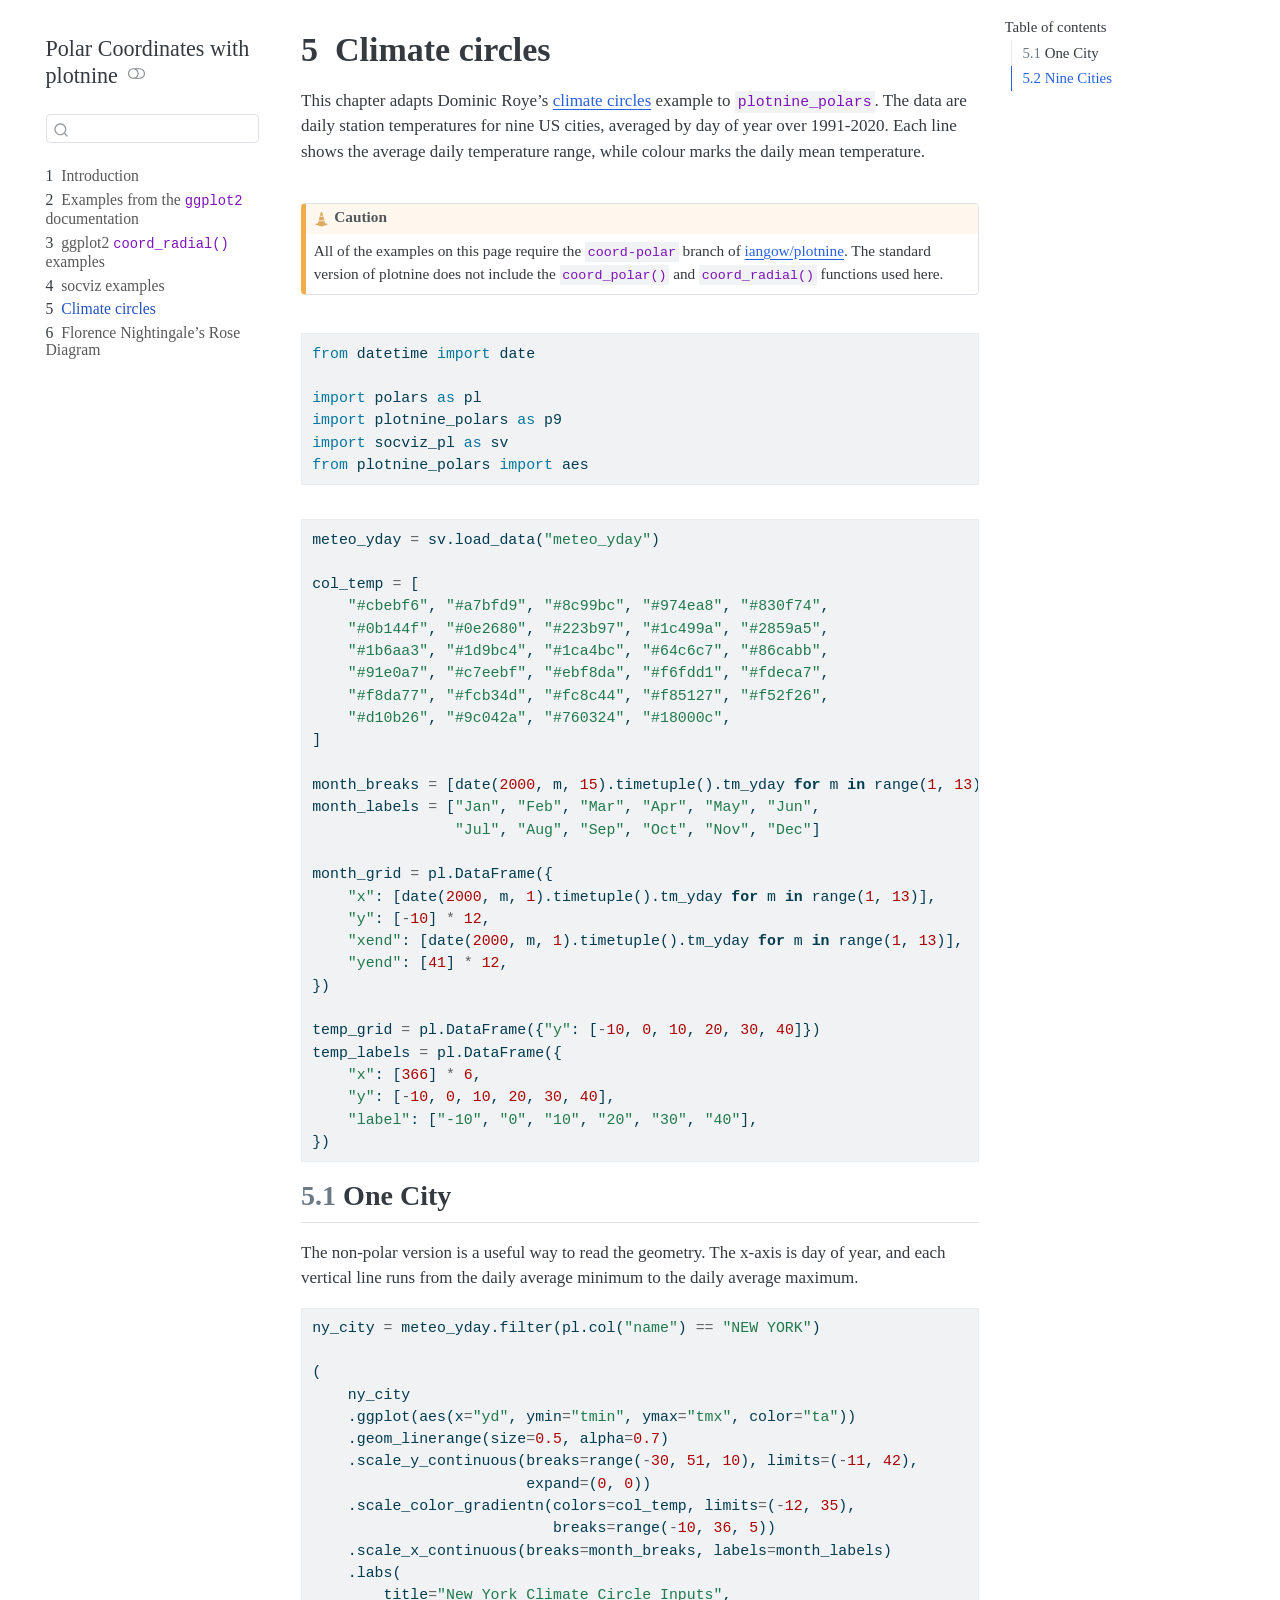
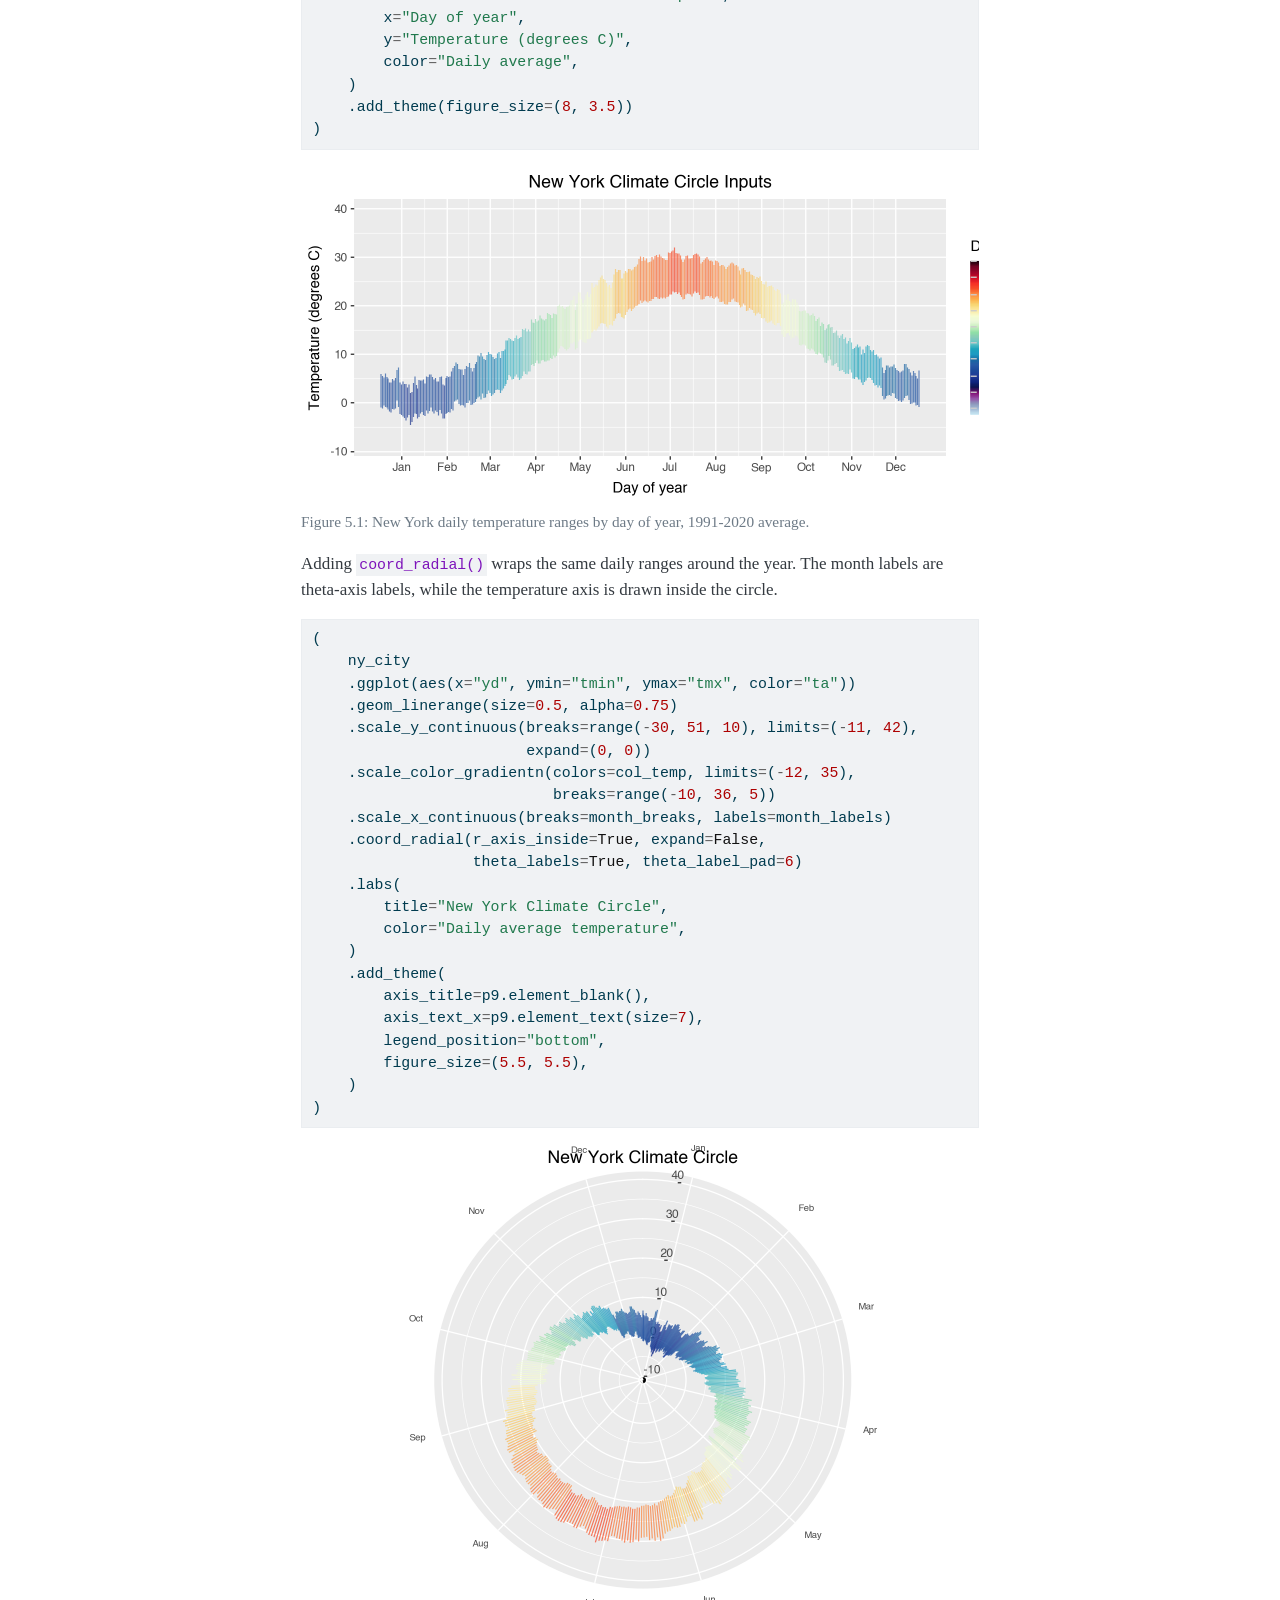
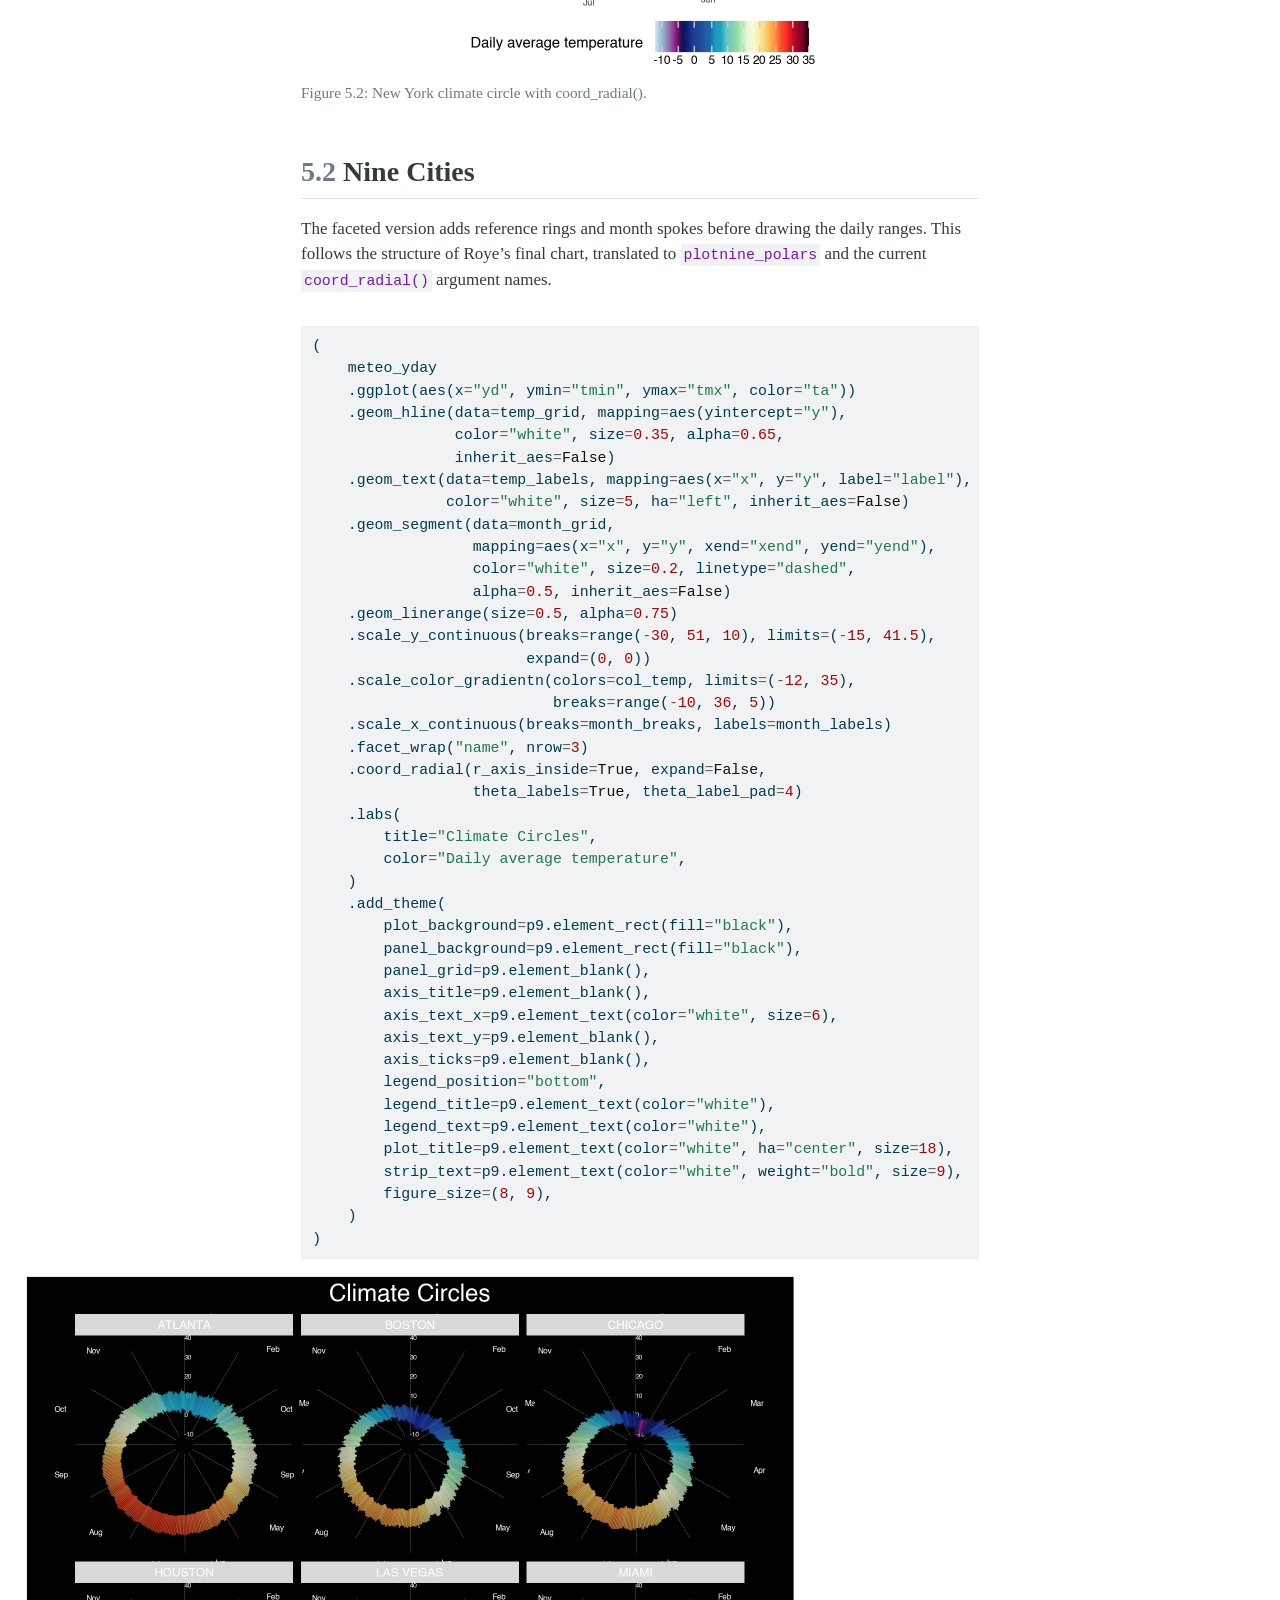
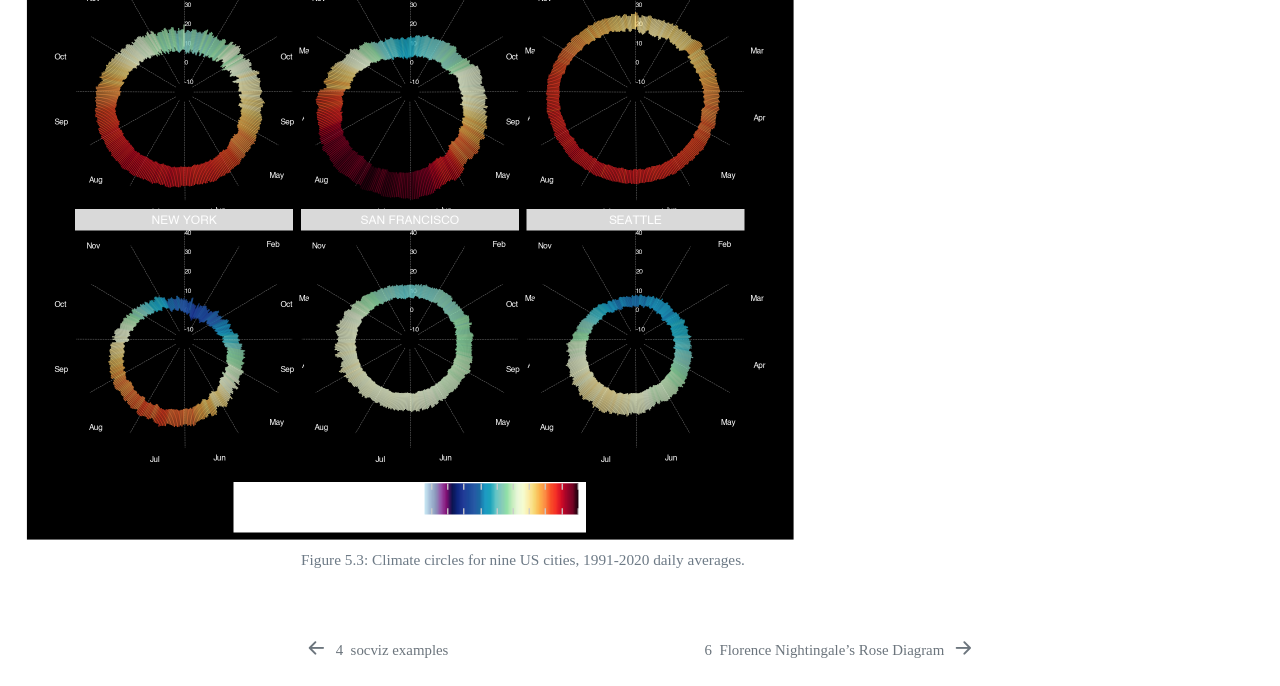
==== climate-circles.html @ 7bacd952 "Built site for gh-pages" ====
<!DOCTYPE html>
<html xmlns="http://www.w3.org/1999/xhtml" lang="en" xml:lang="en"><head>

<meta charset="utf-8">
<meta name="generator" content="quarto-1.9.36">

<meta name="viewport" content="width=device-width, initial-scale=1.0, user-scalable=yes">


<title>5&nbsp; Climate circles – Polar Coordinates with plotnine</title>
<style>
/* Default styles provided by pandoc.
** See https://pandoc.org/MANUAL.html#variables-for-html for config info.
*/
code{white-space: pre-wrap;}
span.smallcaps{font-variant: small-caps;}
div.columns{display: flex; gap: min(4vw, 1.5em);}
div.column{flex: auto; overflow-x: auto;}
div.hanging-indent{margin-left: 1.5em; text-indent: -1.5em;}
ul.task-list{list-style: none;}
ul.task-list li input[type="checkbox"] {
  width: 0.8em;
  margin: 0 0.8em 0.2em -1em; /* quarto-specific, see https://github.com/quarto-dev/quarto-cli/issues/4556 */ 
  vertical-align: middle;
}
/* CSS for syntax highlighting */
html { -webkit-text-size-adjust: 100%; }
pre > code.sourceCode { white-space: pre; position: relative; }
pre > code.sourceCode > span { display: inline-block; line-height: 1.25; }
pre > code.sourceCode > span:empty { height: 1.2em; }
.sourceCode { overflow: visible; }
code.sourceCode > span { color: inherit; text-decoration: inherit; }
div.sourceCode { margin: 1em 0; }
pre.sourceCode { margin: 0; }
@media screen {
div.sourceCode { overflow: auto; }
}
@media print {
pre > code.sourceCode { white-space: pre-wrap; }
pre > code.sourceCode > span { text-indent: -5em; padding-left: 5em; }
}
pre.numberSource code
  { counter-reset: source-line 0; }
pre.numberSource code > span
  { position: relative; left: -4em; counter-increment: source-line; }
pre.numberSource code > span > a:first-child::before
  { content: counter(source-line);
    position: relative; left: -1em; text-align: right; vertical-align: baseline;
    border: none; display: inline-block;
    -webkit-touch-callout: none; -webkit-user-select: none;
    -khtml-user-select: none; -moz-user-select: none;
    -ms-user-select: none; user-select: none;
    padding: 0 4px; width: 4em;
  }
pre.numberSource { margin-left: 3em;  padding-left: 4px; }
div.sourceCode
  {   }
@media screen {
pre > code.sourceCode > span > a:first-child::before { text-decoration: underline; }
}
</style>


<script src="site_libs/quarto-nav/quarto-nav.js"></script>
<script src="site_libs/quarto-nav/headroom.min.js"></script>
<script src="site_libs/clipboard/clipboard.min.js"></script>
<script src="site_libs/quarto-search/autocomplete.umd.js"></script>
<script src="site_libs/quarto-search/fuse.min.js"></script>
<script src="site_libs/quarto-search/quarto-search.js"></script>
<meta name="quarto:offset" content="./">
<link href="./nightingale.html" rel="next">
<link href="./socviz-examples.html" rel="prev">
<script src="site_libs/quarto-html/quarto.js" type="module"></script>
<script src="site_libs/quarto-html/tabsets/tabsets.js" type="module"></script>
<script src="site_libs/quarto-html/popper.min.js"></script>
<script src="site_libs/quarto-html/tippy.umd.min.js"></script>
<script src="site_libs/quarto-html/anchor.min.js"></script>
<link href="site_libs/quarto-html/tippy.css" rel="stylesheet">
<link href="site_libs/quarto-html/quarto-syntax-highlighting-845c23b38eaddc0f92fda52bfe77a8c8.css" rel="stylesheet" class="quarto-color-scheme" id="quarto-text-highlighting-styles">
<link href="site_libs/quarto-html/quarto-syntax-highlighting-dark-f418161beb48e0141c760e455f12af2c.css" rel="stylesheet" class="quarto-color-scheme quarto-color-alternate" id="quarto-text-highlighting-styles">
<link href="site_libs/quarto-html/quarto-syntax-highlighting-845c23b38eaddc0f92fda52bfe77a8c8.css" rel="stylesheet" class="quarto-color-scheme-extra" id="quarto-text-highlighting-styles">
<script src="site_libs/bootstrap/bootstrap.min.js"></script>
<link href="site_libs/bootstrap/bootstrap-icons.css" rel="stylesheet">
<link href="site_libs/bootstrap/bootstrap-c0f9e757bd1bbe5faf3da83a888945c0.min.css" rel="stylesheet" append-hash="true" class="quarto-color-scheme" id="quarto-bootstrap" data-mode="light">
<link href="site_libs/bootstrap/bootstrap-dark-91459808351f4a5e66f61f3cc0ad5ca1.min.css" rel="stylesheet" append-hash="true" class="quarto-color-scheme quarto-color-alternate" id="quarto-bootstrap" data-mode="dark">
<link href="site_libs/bootstrap/bootstrap-c0f9e757bd1bbe5faf3da83a888945c0.min.css" rel="stylesheet" append-hash="true" class="quarto-color-scheme-extra" id="quarto-bootstrap" data-mode="light">
<script id="quarto-search-options" type="application/json">{
  "location": "sidebar",
  "copy-button": false,
  "collapse-after": 3,
  "panel-placement": "start",
  "type": "textbox",
  "limit": 50,
  "keyboard-shortcut": [
    "f",
    "/",
    "s"
  ],
  "show-item-context": false,
  "language": {
    "search-no-results-text": "No results",
    "search-matching-documents-text": "matching documents",
    "search-copy-link-title": "Copy link to search",
    "search-hide-matches-text": "Hide additional matches",
    "search-more-match-text": "more match in this document",
    "search-more-matches-text": "more matches in this document",
    "search-clear-button-title": "Clear",
    "search-text-placeholder": "",
    "search-detached-cancel-button-title": "Cancel",
    "search-submit-button-title": "Submit",
    "search-label": "Search"
  }
}</script>


<link rel="stylesheet" href="styles.css">
</head>

<body class="nav-sidebar floating quarto-light"><script id="quarto-html-before-body" type="application/javascript">
    const toggleBodyColorMode = (bsSheetEl) => {
      const mode = bsSheetEl.getAttribute("data-mode");
      const bodyEl = window.document.querySelector("body");
      if (mode === "dark") {
        bodyEl.classList.add("quarto-dark");
        bodyEl.classList.remove("quarto-light");
      } else {
        bodyEl.classList.add("quarto-light");
        bodyEl.classList.remove("quarto-dark");
      }
    }
    const toggleBodyColorPrimary = () => {
      const bsSheetEl = window.document.querySelector("link#quarto-bootstrap:not([rel=disabled-stylesheet])");
      if (bsSheetEl) {
        toggleBodyColorMode(bsSheetEl);
      }
    }
    const setColorSchemeToggle = (alternate) => {
      const toggles = window.document.querySelectorAll('.quarto-color-scheme-toggle');
      for (let i=0; i < toggles.length; i++) {
        const toggle = toggles[i];
        if (toggle) {
          if (alternate) {
            toggle.classList.add("alternate");
          } else {
            toggle.classList.remove("alternate");
          }
        }
      }
    };
    const toggleColorMode = (alternate) => {
      // Switch the stylesheets
      const primaryStylesheets = window.document.querySelectorAll('link.quarto-color-scheme:not(.quarto-color-alternate)');
      const alternateStylesheets = window.document.querySelectorAll('link.quarto-color-scheme.quarto-color-alternate');
      manageTransitions('#quarto-margin-sidebar .nav-link', false);
      if (alternate) {
        // note: dark is layered on light, we don't disable primary!
        enableStylesheet(alternateStylesheets);
        for (const sheetNode of alternateStylesheets) {
          if (sheetNode.id === "quarto-bootstrap") {
            toggleBodyColorMode(sheetNode);
          }
        }
      } else {
        disableStylesheet(alternateStylesheets);
        enableStylesheet(primaryStylesheets)
        toggleBodyColorPrimary();
      }
      manageTransitions('#quarto-margin-sidebar .nav-link', true);
      // Switch the toggles
      setColorSchemeToggle(alternate)
      // Hack to workaround the fact that safari doesn't
      // properly recolor the scrollbar when toggling (#1455)
      if (navigator.userAgent.indexOf('Safari') > 0 && navigator.userAgent.indexOf('Chrome') == -1) {
        manageTransitions("body", false);
        window.scrollTo(0, 1);
        setTimeout(() => {
          window.scrollTo(0, 0);
          manageTransitions("body", true);
        }, 40);
      }
    }
    const disableStylesheet = (stylesheets) => {
      for (let i=0; i < stylesheets.length; i++) {
        const stylesheet = stylesheets[i];
        stylesheet.rel = 'disabled-stylesheet';
      }
    }
    const enableStylesheet = (stylesheets) => {
      for (let i=0; i < stylesheets.length; i++) {
        const stylesheet = stylesheets[i];
        if(stylesheet.rel !== 'stylesheet') { // for Chrome, which will still FOUC without this check
          stylesheet.rel = 'stylesheet';
        }
      }
    }
    const manageTransitions = (selector, allowTransitions) => {
      const els = window.document.querySelectorAll(selector);
      for (let i=0; i < els.length; i++) {
        const el = els[i];
        if (allowTransitions) {
          el.classList.remove('notransition');
        } else {
          el.classList.add('notransition');
        }
      }
    }
    const isFileUrl = () => {
      return window.location.protocol === 'file:';
    }
    const hasAlternateSentinel = () => {
      let styleSentinel = getColorSchemeSentinel();
      if (styleSentinel !== null) {
        return styleSentinel === "alternate";
      } else {
        return false;
      }
    }
    const setStyleSentinel = (alternate) => {
      const value = alternate ? "alternate" : "default";
      if (!isFileUrl()) {
        window.localStorage.setItem("quarto-color-scheme", value);
      } else {
        localAlternateSentinel = value;
      }
    }
    const getColorSchemeSentinel = () => {
      if (!isFileUrl()) {
        const storageValue = window.localStorage.getItem("quarto-color-scheme");
        return storageValue != null ? storageValue : localAlternateSentinel;
      } else {
        return localAlternateSentinel;
      }
    }
    const toggleGiscusIfUsed = (isAlternate, darkModeDefault) => {
      const baseTheme = document.querySelector('#giscus-base-theme')?.value ?? 'light';
      const alternateTheme = document.querySelector('#giscus-alt-theme')?.value ?? 'dark';
      let newTheme = '';
      if(authorPrefersDark) {
        newTheme = isAlternate ? baseTheme : alternateTheme;
      } else {
        newTheme = isAlternate ? alternateTheme : baseTheme;
      }
      const changeGiscusTheme = () => {
        // From: https://github.com/giscus/giscus/issues/336
        const sendMessage = (message) => {
          const iframe = document.querySelector('iframe.giscus-frame');
          if (!iframe) return;
          iframe.contentWindow.postMessage({ giscus: message }, 'https://giscus.app');
        }
        sendMessage({
          setConfig: {
            theme: newTheme
          }
        });
      }
      const isGiscussLoaded = window.document.querySelector('iframe.giscus-frame') !== null;
      if (isGiscussLoaded) {
        changeGiscusTheme();
      }
    };
    const authorPrefersDark = false;
    const queryPrefersDark = window.matchMedia('(prefers-color-scheme: dark)');
    const darkModeDefault = queryPrefersDark.matches;
      document.querySelector('link#quarto-text-highlighting-styles.quarto-color-scheme-extra').rel = 'disabled-stylesheet';
      document.querySelector('link#quarto-bootstrap.quarto-color-scheme-extra').rel = 'disabled-stylesheet';
    let localAlternateSentinel = darkModeDefault ? 'alternate' : 'default';
    // Dark / light mode switch
    window.quartoToggleColorScheme = () => {
      // Read the current dark / light value
      let toAlternate = !hasAlternateSentinel();
      toggleColorMode(toAlternate);
      setStyleSentinel(toAlternate);
      toggleGiscusIfUsed(toAlternate, darkModeDefault);
      window.dispatchEvent(new Event('resize'));
    };
    queryPrefersDark.addEventListener("change", e => {
      if(window.localStorage.getItem("quarto-color-scheme") !== null)
        return;
      const alternate = e.matches
      toggleColorMode(alternate);
      localAlternateSentinel = e.matches ? 'alternate' : 'default'; // this is used alongside local storage!
      toggleGiscusIfUsed(alternate, darkModeDefault);
    });
    // Switch to dark mode if need be
    if (hasAlternateSentinel()) {
      toggleColorMode(true);
    } else {
      toggleColorMode(false);
    }
  </script>

<div id="quarto-search-results"></div>
  <header id="quarto-header" class="headroom fixed-top">
  <nav class="quarto-secondary-nav">
    <div class="container-fluid d-flex">
      <button type="button" class="quarto-btn-toggle btn" data-bs-toggle="collapse" role="button" data-bs-target=".quarto-sidebar-collapse-item" aria-controls="quarto-sidebar" aria-expanded="false" aria-label="Toggle sidebar navigation" onclick="if (window.quartoToggleHeadroom) { window.quartoToggleHeadroom(); }">
        <i class="bi bi-layout-text-sidebar-reverse"></i>
      </button>
        <nav class="quarto-page-breadcrumbs" aria-label="breadcrumb"><ol class="breadcrumb"><li class="breadcrumb-item"><a href="./climate-circles.html"><span class="chapter-number">5</span>&nbsp; <span class="chapter-title">Climate circles</span></a></li></ol></nav>
        <a class="flex-grow-1" role="navigation" data-bs-toggle="collapse" data-bs-target=".quarto-sidebar-collapse-item" aria-controls="quarto-sidebar" aria-expanded="false" aria-label="Toggle sidebar navigation" onclick="if (window.quartoToggleHeadroom) { window.quartoToggleHeadroom(); }">      
        </a>
      <button type="button" class="btn quarto-search-button" aria-label="Search" onclick="window.quartoOpenSearch();">
        <i class="bi bi-search"></i>
      </button>
    </div>
  </nav>
</header>
<!-- content -->
<div id="quarto-content" class="quarto-container page-columns page-rows-contents page-layout-article">
<!-- sidebar -->
  <nav id="quarto-sidebar" class="sidebar collapse collapse-horizontal quarto-sidebar-collapse-item sidebar-navigation floating overflow-auto">
    <div class="pt-lg-2 mt-2 text-left sidebar-header">
    <div class="sidebar-title mb-0 py-0">
      <a href="./">Polar Coordinates with plotnine</a> 
        <div class="sidebar-tools-main">
  <a href="" class="quarto-color-scheme-toggle quarto-navigation-tool  px-1" onclick="window.quartoToggleColorScheme(); return false;" title="Toggle dark mode"><i class="bi"></i></a>
</div>
    </div>
      </div>
        <div class="mt-2 flex-shrink-0 align-items-center">
        <div class="sidebar-search">
        <div id="quarto-search" class="" title="Search"></div>
        </div>
        </div>
    <div class="sidebar-menu-container"> 
    <ul class="list-unstyled mt-1">
        <li class="sidebar-item">
  <div class="sidebar-item-container"> 
  <a href="./index.html" class="sidebar-item-text sidebar-link">
 <span class="menu-text"><span class="chapter-number">1</span>&nbsp; <span class="chapter-title">Introduction</span></span></a>
  </div>
</li>
        <li class="sidebar-item">
  <div class="sidebar-item-container"> 
  <a href="./ggplot2-examples.html" class="sidebar-item-text sidebar-link">
 <span class="menu-text"><span class="chapter-number">2</span>&nbsp; <span class="chapter-title">Examples from the <code>ggplot2</code> documentation</span></span></a>
  </div>
</li>
        <li class="sidebar-item">
  <div class="sidebar-item-container"> 
  <a href="./coord-radial-examples.html" class="sidebar-item-text sidebar-link">
 <span class="menu-text"><span class="chapter-number">3</span>&nbsp; <span class="chapter-title">ggplot2 <code>coord_radial()</code> examples</span></span></a>
  </div>
</li>
        <li class="sidebar-item">
  <div class="sidebar-item-container"> 
  <a href="./socviz-examples.html" class="sidebar-item-text sidebar-link">
 <span class="menu-text"><span class="chapter-number">4</span>&nbsp; <span class="chapter-title">socviz examples</span></span></a>
  </div>
</li>
        <li class="sidebar-item">
  <div class="sidebar-item-container"> 
  <a href="./climate-circles.html" class="sidebar-item-text sidebar-link active">
 <span class="menu-text"><span class="chapter-number">5</span>&nbsp; <span class="chapter-title">Climate circles</span></span></a>
  </div>
</li>
        <li class="sidebar-item">
  <div class="sidebar-item-container"> 
  <a href="./nightingale.html" class="sidebar-item-text sidebar-link">
 <span class="menu-text"><span class="chapter-number">6</span>&nbsp; <span class="chapter-title">Florence Nightingale’s Rose Diagram</span></span></a>
  </div>
</li>
    </ul>
    </div>
</nav>
<div id="quarto-sidebar-glass" class="quarto-sidebar-collapse-item" data-bs-toggle="collapse" data-bs-target=".quarto-sidebar-collapse-item"></div>
<!-- margin-sidebar -->
    <div id="quarto-margin-sidebar" class="sidebar margin-sidebar">
        <nav id="TOC" role="doc-toc" class="toc-active">
    <h2 id="toc-title">Table of contents</h2>
   
  <ul>
  <li><a href="#one-city" id="toc-one-city" class="nav-link active" data-scroll-target="#one-city"><span class="header-section-number">5.1</span> One City</a></li>
  <li><a href="#nine-cities" id="toc-nine-cities" class="nav-link" data-scroll-target="#nine-cities"><span class="header-section-number">5.2</span> Nine Cities</a></li>
  </ul>
</nav>
    </div>
<!-- main -->
<main class="content page-columns page-full" id="quarto-document-content">


<header id="title-block-header" class="quarto-title-block default">
<div class="quarto-title">
<h1 class="title"><span class="chapter-number">5</span>&nbsp; <span class="chapter-title">Climate circles</span></h1>
</div>



<div class="quarto-title-meta">

    
  
    
  </div>
  


</header>


<p>This chapter adapts Dominic Roye’s <a href="https://dominicroye.github.io/blog/climate-circles/">climate circles</a> example to <code>plotnine_polars</code>. The data are daily station temperatures for nine US cities, averaged by day of year over 1991-2020. Each line shows the average daily temperature range, while colour marks the daily mean temperature.</p>
<div class="callout callout-style-default callout-caution callout-titled">
<div class="callout-header d-flex align-content-center">
<div class="callout-icon-container">
<i class="callout-icon"></i>
</div>
<div class="callout-title-container flex-fill">
Caution
</div>
</div>
<div class="callout-body-container callout-body">
<p>All of the examples on this page require the <code>coord-polar</code> branch of <a href="https://github.com/iangow/plotnine/tree/coord-polar">iangow/plotnine</a>. The standard version of plotnine does not include the <code>coord_polar()</code> and <code>coord_radial()</code> functions used here.</p>
</div>
</div>
<div id="6b0d68a7" class="cell" data-execution_count="1">
<div class="code-copy-outer-scaffold"><div class="sourceCode cell-code" id="cb1"><pre class="sourceCode python code-with-copy"><code class="sourceCode python"><span id="cb1-1"><a href="#cb1-1" aria-hidden="true" tabindex="-1"></a><span class="im">from</span> datetime <span class="im">import</span> date</span>
<span id="cb1-2"><a href="#cb1-2" aria-hidden="true" tabindex="-1"></a></span>
<span id="cb1-3"><a href="#cb1-3" aria-hidden="true" tabindex="-1"></a><span class="im">import</span> polars <span class="im">as</span> pl</span>
<span id="cb1-4"><a href="#cb1-4" aria-hidden="true" tabindex="-1"></a><span class="im">import</span> plotnine_polars <span class="im">as</span> p9</span>
<span id="cb1-5"><a href="#cb1-5" aria-hidden="true" tabindex="-1"></a><span class="im">import</span> socviz_pl <span class="im">as</span> sv</span>
<span id="cb1-6"><a href="#cb1-6" aria-hidden="true" tabindex="-1"></a><span class="im">from</span> plotnine_polars <span class="im">import</span> aes</span></code></pre></div><button title="Copy to Clipboard" class="code-copy-button"><i class="bi"></i></button></div>
</div>
<div id="04114f05" class="cell" data-execution_count="2">
<div class="code-copy-outer-scaffold"><div class="sourceCode cell-code" id="cb2"><pre class="sourceCode python code-with-copy"><code class="sourceCode python"><span id="cb2-1"><a href="#cb2-1" aria-hidden="true" tabindex="-1"></a>meteo_yday <span class="op">=</span> sv.load_data(<span class="st">"meteo_yday"</span>)</span>
<span id="cb2-2"><a href="#cb2-2" aria-hidden="true" tabindex="-1"></a></span>
<span id="cb2-3"><a href="#cb2-3" aria-hidden="true" tabindex="-1"></a>col_temp <span class="op">=</span> [</span>
<span id="cb2-4"><a href="#cb2-4" aria-hidden="true" tabindex="-1"></a>    <span class="st">"#cbebf6"</span>, <span class="st">"#a7bfd9"</span>, <span class="st">"#8c99bc"</span>, <span class="st">"#974ea8"</span>, <span class="st">"#830f74"</span>,</span>
<span id="cb2-5"><a href="#cb2-5" aria-hidden="true" tabindex="-1"></a>    <span class="st">"#0b144f"</span>, <span class="st">"#0e2680"</span>, <span class="st">"#223b97"</span>, <span class="st">"#1c499a"</span>, <span class="st">"#2859a5"</span>,</span>
<span id="cb2-6"><a href="#cb2-6" aria-hidden="true" tabindex="-1"></a>    <span class="st">"#1b6aa3"</span>, <span class="st">"#1d9bc4"</span>, <span class="st">"#1ca4bc"</span>, <span class="st">"#64c6c7"</span>, <span class="st">"#86cabb"</span>,</span>
<span id="cb2-7"><a href="#cb2-7" aria-hidden="true" tabindex="-1"></a>    <span class="st">"#91e0a7"</span>, <span class="st">"#c7eebf"</span>, <span class="st">"#ebf8da"</span>, <span class="st">"#f6fdd1"</span>, <span class="st">"#fdeca7"</span>,</span>
<span id="cb2-8"><a href="#cb2-8" aria-hidden="true" tabindex="-1"></a>    <span class="st">"#f8da77"</span>, <span class="st">"#fcb34d"</span>, <span class="st">"#fc8c44"</span>, <span class="st">"#f85127"</span>, <span class="st">"#f52f26"</span>,</span>
<span id="cb2-9"><a href="#cb2-9" aria-hidden="true" tabindex="-1"></a>    <span class="st">"#d10b26"</span>, <span class="st">"#9c042a"</span>, <span class="st">"#760324"</span>, <span class="st">"#18000c"</span>,</span>
<span id="cb2-10"><a href="#cb2-10" aria-hidden="true" tabindex="-1"></a>]</span>
<span id="cb2-11"><a href="#cb2-11" aria-hidden="true" tabindex="-1"></a></span>
<span id="cb2-12"><a href="#cb2-12" aria-hidden="true" tabindex="-1"></a>month_breaks <span class="op">=</span> [date(<span class="dv">2000</span>, m, <span class="dv">15</span>).timetuple().tm_yday <span class="cf">for</span> m <span class="kw">in</span> <span class="bu">range</span>(<span class="dv">1</span>, <span class="dv">13</span>)]</span>
<span id="cb2-13"><a href="#cb2-13" aria-hidden="true" tabindex="-1"></a>month_labels <span class="op">=</span> [<span class="st">"Jan"</span>, <span class="st">"Feb"</span>, <span class="st">"Mar"</span>, <span class="st">"Apr"</span>, <span class="st">"May"</span>, <span class="st">"Jun"</span>,</span>
<span id="cb2-14"><a href="#cb2-14" aria-hidden="true" tabindex="-1"></a>                <span class="st">"Jul"</span>, <span class="st">"Aug"</span>, <span class="st">"Sep"</span>, <span class="st">"Oct"</span>, <span class="st">"Nov"</span>, <span class="st">"Dec"</span>]</span>
<span id="cb2-15"><a href="#cb2-15" aria-hidden="true" tabindex="-1"></a></span>
<span id="cb2-16"><a href="#cb2-16" aria-hidden="true" tabindex="-1"></a>month_grid <span class="op">=</span> pl.DataFrame({</span>
<span id="cb2-17"><a href="#cb2-17" aria-hidden="true" tabindex="-1"></a>    <span class="st">"x"</span>: [date(<span class="dv">2000</span>, m, <span class="dv">1</span>).timetuple().tm_yday <span class="cf">for</span> m <span class="kw">in</span> <span class="bu">range</span>(<span class="dv">1</span>, <span class="dv">13</span>)],</span>
<span id="cb2-18"><a href="#cb2-18" aria-hidden="true" tabindex="-1"></a>    <span class="st">"y"</span>: [<span class="op">-</span><span class="dv">10</span>] <span class="op">*</span> <span class="dv">12</span>,</span>
<span id="cb2-19"><a href="#cb2-19" aria-hidden="true" tabindex="-1"></a>    <span class="st">"xend"</span>: [date(<span class="dv">2000</span>, m, <span class="dv">1</span>).timetuple().tm_yday <span class="cf">for</span> m <span class="kw">in</span> <span class="bu">range</span>(<span class="dv">1</span>, <span class="dv">13</span>)],</span>
<span id="cb2-20"><a href="#cb2-20" aria-hidden="true" tabindex="-1"></a>    <span class="st">"yend"</span>: [<span class="dv">41</span>] <span class="op">*</span> <span class="dv">12</span>,</span>
<span id="cb2-21"><a href="#cb2-21" aria-hidden="true" tabindex="-1"></a>})</span>
<span id="cb2-22"><a href="#cb2-22" aria-hidden="true" tabindex="-1"></a></span>
<span id="cb2-23"><a href="#cb2-23" aria-hidden="true" tabindex="-1"></a>temp_grid <span class="op">=</span> pl.DataFrame({<span class="st">"y"</span>: [<span class="op">-</span><span class="dv">10</span>, <span class="dv">0</span>, <span class="dv">10</span>, <span class="dv">20</span>, <span class="dv">30</span>, <span class="dv">40</span>]})</span>
<span id="cb2-24"><a href="#cb2-24" aria-hidden="true" tabindex="-1"></a>temp_labels <span class="op">=</span> pl.DataFrame({</span>
<span id="cb2-25"><a href="#cb2-25" aria-hidden="true" tabindex="-1"></a>    <span class="st">"x"</span>: [<span class="dv">366</span>] <span class="op">*</span> <span class="dv">6</span>,</span>
<span id="cb2-26"><a href="#cb2-26" aria-hidden="true" tabindex="-1"></a>    <span class="st">"y"</span>: [<span class="op">-</span><span class="dv">10</span>, <span class="dv">0</span>, <span class="dv">10</span>, <span class="dv">20</span>, <span class="dv">30</span>, <span class="dv">40</span>],</span>
<span id="cb2-27"><a href="#cb2-27" aria-hidden="true" tabindex="-1"></a>    <span class="st">"label"</span>: [<span class="st">"-10"</span>, <span class="st">"0"</span>, <span class="st">"10"</span>, <span class="st">"20"</span>, <span class="st">"30"</span>, <span class="st">"40"</span>],</span>
<span id="cb2-28"><a href="#cb2-28" aria-hidden="true" tabindex="-1"></a>})</span></code></pre></div><button title="Copy to Clipboard" class="code-copy-button"><i class="bi"></i></button></div>
</div>
<section id="one-city" class="level2" data-number="5.1">
<h2 data-number="5.1" class="anchored" data-anchor-id="one-city"><span class="header-section-number">5.1</span> One City</h2>
<p>The non-polar version is a useful way to read the geometry. The x-axis is day of year, and each vertical line runs from the daily average minimum to the daily average maximum.</p>
<div id="cell-fig-climate-circles-ny-cartesian" class="cell" data-execution_count="3">
<div class="code-copy-outer-scaffold"><div class="sourceCode cell-code" id="cb3"><pre class="sourceCode python code-with-copy"><code class="sourceCode python"><span id="cb3-1"><a href="#cb3-1" aria-hidden="true" tabindex="-1"></a>ny_city <span class="op">=</span> meteo_yday.<span class="bu">filter</span>(pl.col(<span class="st">"name"</span>) <span class="op">==</span> <span class="st">"NEW YORK"</span>)</span>
<span id="cb3-2"><a href="#cb3-2" aria-hidden="true" tabindex="-1"></a></span>
<span id="cb3-3"><a href="#cb3-3" aria-hidden="true" tabindex="-1"></a>(</span>
<span id="cb3-4"><a href="#cb3-4" aria-hidden="true" tabindex="-1"></a>    ny_city</span>
<span id="cb3-5"><a href="#cb3-5" aria-hidden="true" tabindex="-1"></a>    .ggplot(aes(x<span class="op">=</span><span class="st">"yd"</span>, ymin<span class="op">=</span><span class="st">"tmin"</span>, ymax<span class="op">=</span><span class="st">"tmx"</span>, color<span class="op">=</span><span class="st">"ta"</span>))</span>
<span id="cb3-6"><a href="#cb3-6" aria-hidden="true" tabindex="-1"></a>    .geom_linerange(size<span class="op">=</span><span class="fl">0.5</span>, alpha<span class="op">=</span><span class="fl">0.7</span>)</span>
<span id="cb3-7"><a href="#cb3-7" aria-hidden="true" tabindex="-1"></a>    .scale_y_continuous(breaks<span class="op">=</span><span class="bu">range</span>(<span class="op">-</span><span class="dv">30</span>, <span class="dv">51</span>, <span class="dv">10</span>), limits<span class="op">=</span>(<span class="op">-</span><span class="dv">11</span>, <span class="dv">42</span>),</span>
<span id="cb3-8"><a href="#cb3-8" aria-hidden="true" tabindex="-1"></a>                        expand<span class="op">=</span>(<span class="dv">0</span>, <span class="dv">0</span>))</span>
<span id="cb3-9"><a href="#cb3-9" aria-hidden="true" tabindex="-1"></a>    .scale_color_gradientn(colors<span class="op">=</span>col_temp, limits<span class="op">=</span>(<span class="op">-</span><span class="dv">12</span>, <span class="dv">35</span>),</span>
<span id="cb3-10"><a href="#cb3-10" aria-hidden="true" tabindex="-1"></a>                           breaks<span class="op">=</span><span class="bu">range</span>(<span class="op">-</span><span class="dv">10</span>, <span class="dv">36</span>, <span class="dv">5</span>))</span>
<span id="cb3-11"><a href="#cb3-11" aria-hidden="true" tabindex="-1"></a>    .scale_x_continuous(breaks<span class="op">=</span>month_breaks, labels<span class="op">=</span>month_labels)</span>
<span id="cb3-12"><a href="#cb3-12" aria-hidden="true" tabindex="-1"></a>    .labs(</span>
<span id="cb3-13"><a href="#cb3-13" aria-hidden="true" tabindex="-1"></a>        title<span class="op">=</span><span class="st">"New York Climate Circle Inputs"</span>,</span>
<span id="cb3-14"><a href="#cb3-14" aria-hidden="true" tabindex="-1"></a>        x<span class="op">=</span><span class="st">"Day of year"</span>,</span>
<span id="cb3-15"><a href="#cb3-15" aria-hidden="true" tabindex="-1"></a>        y<span class="op">=</span><span class="st">"Temperature (degrees C)"</span>,</span>
<span id="cb3-16"><a href="#cb3-16" aria-hidden="true" tabindex="-1"></a>        color<span class="op">=</span><span class="st">"Daily average"</span>,</span>
<span id="cb3-17"><a href="#cb3-17" aria-hidden="true" tabindex="-1"></a>    )</span>
<span id="cb3-18"><a href="#cb3-18" aria-hidden="true" tabindex="-1"></a>    .add_theme(figure_size<span class="op">=</span>(<span class="dv">8</span>, <span class="fl">3.5</span>))</span>
<span id="cb3-19"><a href="#cb3-19" aria-hidden="true" tabindex="-1"></a>)</span></code></pre></div><button title="Copy to Clipboard" class="code-copy-button"><i class="bi"></i></button></div>
<div class="cell-output cell-output-display" data-execution_count="3">
<div id="fig-climate-circles-ny-cartesian" class="quarto-float quarto-figure quarto-figure-center anchored">
<figure class="quarto-float quarto-float-fig figure">
<div aria-describedby="fig-climate-circles-ny-cartesian-caption-0ceaefa1-69ba-4598-a22c-09a6ac19f8ca">
<img src="climate-circles_files/figure-html/fig-climate-circles-ny-cartesian-output-1.png" width="768" height="336" class="figure-img">
</div>
<figcaption class="quarto-float-caption-bottom quarto-float-caption quarto-float-fig" id="fig-climate-circles-ny-cartesian-caption-0ceaefa1-69ba-4598-a22c-09a6ac19f8ca">
Figure&nbsp;5.1: New York daily temperature ranges by day of year, 1991-2020 average.
</figcaption>
</figure>
</div>
</div>
</div>
<p>Adding <code>coord_radial()</code> wraps the same daily ranges around the year. The month labels are theta-axis labels, while the temperature axis is drawn inside the circle.</p>
<div id="cell-fig-climate-circles-ny" class="cell" data-execution_count="4">
<div class="code-copy-outer-scaffold"><div class="sourceCode cell-code" id="cb4"><pre class="sourceCode python code-with-copy"><code class="sourceCode python"><span id="cb4-1"><a href="#cb4-1" aria-hidden="true" tabindex="-1"></a>(</span>
<span id="cb4-2"><a href="#cb4-2" aria-hidden="true" tabindex="-1"></a>    ny_city</span>
<span id="cb4-3"><a href="#cb4-3" aria-hidden="true" tabindex="-1"></a>    .ggplot(aes(x<span class="op">=</span><span class="st">"yd"</span>, ymin<span class="op">=</span><span class="st">"tmin"</span>, ymax<span class="op">=</span><span class="st">"tmx"</span>, color<span class="op">=</span><span class="st">"ta"</span>))</span>
<span id="cb4-4"><a href="#cb4-4" aria-hidden="true" tabindex="-1"></a>    .geom_linerange(size<span class="op">=</span><span class="fl">0.5</span>, alpha<span class="op">=</span><span class="fl">0.75</span>)</span>
<span id="cb4-5"><a href="#cb4-5" aria-hidden="true" tabindex="-1"></a>    .scale_y_continuous(breaks<span class="op">=</span><span class="bu">range</span>(<span class="op">-</span><span class="dv">30</span>, <span class="dv">51</span>, <span class="dv">10</span>), limits<span class="op">=</span>(<span class="op">-</span><span class="dv">11</span>, <span class="dv">42</span>),</span>
<span id="cb4-6"><a href="#cb4-6" aria-hidden="true" tabindex="-1"></a>                        expand<span class="op">=</span>(<span class="dv">0</span>, <span class="dv">0</span>))</span>
<span id="cb4-7"><a href="#cb4-7" aria-hidden="true" tabindex="-1"></a>    .scale_color_gradientn(colors<span class="op">=</span>col_temp, limits<span class="op">=</span>(<span class="op">-</span><span class="dv">12</span>, <span class="dv">35</span>),</span>
<span id="cb4-8"><a href="#cb4-8" aria-hidden="true" tabindex="-1"></a>                           breaks<span class="op">=</span><span class="bu">range</span>(<span class="op">-</span><span class="dv">10</span>, <span class="dv">36</span>, <span class="dv">5</span>))</span>
<span id="cb4-9"><a href="#cb4-9" aria-hidden="true" tabindex="-1"></a>    .scale_x_continuous(breaks<span class="op">=</span>month_breaks, labels<span class="op">=</span>month_labels)</span>
<span id="cb4-10"><a href="#cb4-10" aria-hidden="true" tabindex="-1"></a>    .coord_radial(r_axis_inside<span class="op">=</span><span class="va">True</span>, expand<span class="op">=</span><span class="va">False</span>,</span>
<span id="cb4-11"><a href="#cb4-11" aria-hidden="true" tabindex="-1"></a>                  theta_labels<span class="op">=</span><span class="va">True</span>, theta_label_pad<span class="op">=</span><span class="dv">6</span>)</span>
<span id="cb4-12"><a href="#cb4-12" aria-hidden="true" tabindex="-1"></a>    .labs(</span>
<span id="cb4-13"><a href="#cb4-13" aria-hidden="true" tabindex="-1"></a>        title<span class="op">=</span><span class="st">"New York Climate Circle"</span>,</span>
<span id="cb4-14"><a href="#cb4-14" aria-hidden="true" tabindex="-1"></a>        color<span class="op">=</span><span class="st">"Daily average temperature"</span>,</span>
<span id="cb4-15"><a href="#cb4-15" aria-hidden="true" tabindex="-1"></a>    )</span>
<span id="cb4-16"><a href="#cb4-16" aria-hidden="true" tabindex="-1"></a>    .add_theme(</span>
<span id="cb4-17"><a href="#cb4-17" aria-hidden="true" tabindex="-1"></a>        axis_title<span class="op">=</span>p9.element_blank(),</span>
<span id="cb4-18"><a href="#cb4-18" aria-hidden="true" tabindex="-1"></a>        axis_text_x<span class="op">=</span>p9.element_text(size<span class="op">=</span><span class="dv">7</span>),</span>
<span id="cb4-19"><a href="#cb4-19" aria-hidden="true" tabindex="-1"></a>        legend_position<span class="op">=</span><span class="st">"bottom"</span>,</span>
<span id="cb4-20"><a href="#cb4-20" aria-hidden="true" tabindex="-1"></a>        figure_size<span class="op">=</span>(<span class="fl">5.5</span>, <span class="fl">5.5</span>),</span>
<span id="cb4-21"><a href="#cb4-21" aria-hidden="true" tabindex="-1"></a>    )</span>
<span id="cb4-22"><a href="#cb4-22" aria-hidden="true" tabindex="-1"></a>)</span></code></pre></div><button title="Copy to Clipboard" class="code-copy-button"><i class="bi"></i></button></div>
<div class="cell-output cell-output-display" data-execution_count="4">
<div id="fig-climate-circles-ny" class="quarto-float quarto-figure quarto-figure-center anchored">
<figure class="quarto-float quarto-float-fig figure">
<div aria-describedby="fig-climate-circles-ny-caption-0ceaefa1-69ba-4598-a22c-09a6ac19f8ca">
<img src="climate-circles_files/figure-html/fig-climate-circles-ny-output-1.png" width="528" height="528" class="figure-img">
</div>
<figcaption class="quarto-float-caption-bottom quarto-float-caption quarto-float-fig" id="fig-climate-circles-ny-caption-0ceaefa1-69ba-4598-a22c-09a6ac19f8ca">
Figure&nbsp;5.2: New York climate circle with coord_radial().
</figcaption>
</figure>
</div>
</div>
</div>
</section>
<section id="nine-cities" class="level2 page-columns page-full" data-number="5.2">
<h2 data-number="5.2" class="anchored" data-anchor-id="nine-cities"><span class="header-section-number">5.2</span> Nine Cities</h2>
<p>The faceted version adds reference rings and month spokes before drawing the daily ranges. This follows the structure of Roye’s final chart, translated to <code>plotnine_polars</code> and the current <code>coord_radial()</code> argument names.</p>
<div id="cell-fig-climate-circles-cities" class="cell page-columns page-full" data-execution_count="5">
<div class="code-copy-outer-scaffold"><div class="sourceCode cell-code" id="cb5"><pre class="sourceCode python code-with-copy"><code class="sourceCode python"><span id="cb5-1"><a href="#cb5-1" aria-hidden="true" tabindex="-1"></a>(</span>
<span id="cb5-2"><a href="#cb5-2" aria-hidden="true" tabindex="-1"></a>    meteo_yday</span>
<span id="cb5-3"><a href="#cb5-3" aria-hidden="true" tabindex="-1"></a>    .ggplot(aes(x<span class="op">=</span><span class="st">"yd"</span>, ymin<span class="op">=</span><span class="st">"tmin"</span>, ymax<span class="op">=</span><span class="st">"tmx"</span>, color<span class="op">=</span><span class="st">"ta"</span>))</span>
<span id="cb5-4"><a href="#cb5-4" aria-hidden="true" tabindex="-1"></a>    .geom_hline(data<span class="op">=</span>temp_grid, mapping<span class="op">=</span>aes(yintercept<span class="op">=</span><span class="st">"y"</span>),</span>
<span id="cb5-5"><a href="#cb5-5" aria-hidden="true" tabindex="-1"></a>                color<span class="op">=</span><span class="st">"white"</span>, size<span class="op">=</span><span class="fl">0.35</span>, alpha<span class="op">=</span><span class="fl">0.65</span>,</span>
<span id="cb5-6"><a href="#cb5-6" aria-hidden="true" tabindex="-1"></a>                inherit_aes<span class="op">=</span><span class="va">False</span>)</span>
<span id="cb5-7"><a href="#cb5-7" aria-hidden="true" tabindex="-1"></a>    .geom_text(data<span class="op">=</span>temp_labels, mapping<span class="op">=</span>aes(x<span class="op">=</span><span class="st">"x"</span>, y<span class="op">=</span><span class="st">"y"</span>, label<span class="op">=</span><span class="st">"label"</span>),</span>
<span id="cb5-8"><a href="#cb5-8" aria-hidden="true" tabindex="-1"></a>               color<span class="op">=</span><span class="st">"white"</span>, size<span class="op">=</span><span class="dv">5</span>, ha<span class="op">=</span><span class="st">"left"</span>, inherit_aes<span class="op">=</span><span class="va">False</span>)</span>
<span id="cb5-9"><a href="#cb5-9" aria-hidden="true" tabindex="-1"></a>    .geom_segment(data<span class="op">=</span>month_grid,</span>
<span id="cb5-10"><a href="#cb5-10" aria-hidden="true" tabindex="-1"></a>                  mapping<span class="op">=</span>aes(x<span class="op">=</span><span class="st">"x"</span>, y<span class="op">=</span><span class="st">"y"</span>, xend<span class="op">=</span><span class="st">"xend"</span>, yend<span class="op">=</span><span class="st">"yend"</span>),</span>
<span id="cb5-11"><a href="#cb5-11" aria-hidden="true" tabindex="-1"></a>                  color<span class="op">=</span><span class="st">"white"</span>, size<span class="op">=</span><span class="fl">0.2</span>, linetype<span class="op">=</span><span class="st">"dashed"</span>,</span>
<span id="cb5-12"><a href="#cb5-12" aria-hidden="true" tabindex="-1"></a>                  alpha<span class="op">=</span><span class="fl">0.5</span>, inherit_aes<span class="op">=</span><span class="va">False</span>)</span>
<span id="cb5-13"><a href="#cb5-13" aria-hidden="true" tabindex="-1"></a>    .geom_linerange(size<span class="op">=</span><span class="fl">0.5</span>, alpha<span class="op">=</span><span class="fl">0.75</span>)</span>
<span id="cb5-14"><a href="#cb5-14" aria-hidden="true" tabindex="-1"></a>    .scale_y_continuous(breaks<span class="op">=</span><span class="bu">range</span>(<span class="op">-</span><span class="dv">30</span>, <span class="dv">51</span>, <span class="dv">10</span>), limits<span class="op">=</span>(<span class="op">-</span><span class="dv">15</span>, <span class="fl">41.5</span>),</span>
<span id="cb5-15"><a href="#cb5-15" aria-hidden="true" tabindex="-1"></a>                        expand<span class="op">=</span>(<span class="dv">0</span>, <span class="dv">0</span>))</span>
<span id="cb5-16"><a href="#cb5-16" aria-hidden="true" tabindex="-1"></a>    .scale_color_gradientn(colors<span class="op">=</span>col_temp, limits<span class="op">=</span>(<span class="op">-</span><span class="dv">12</span>, <span class="dv">35</span>),</span>
<span id="cb5-17"><a href="#cb5-17" aria-hidden="true" tabindex="-1"></a>                           breaks<span class="op">=</span><span class="bu">range</span>(<span class="op">-</span><span class="dv">10</span>, <span class="dv">36</span>, <span class="dv">5</span>))</span>
<span id="cb5-18"><a href="#cb5-18" aria-hidden="true" tabindex="-1"></a>    .scale_x_continuous(breaks<span class="op">=</span>month_breaks, labels<span class="op">=</span>month_labels)</span>
<span id="cb5-19"><a href="#cb5-19" aria-hidden="true" tabindex="-1"></a>    .facet_wrap(<span class="st">"name"</span>, nrow<span class="op">=</span><span class="dv">3</span>)</span>
<span id="cb5-20"><a href="#cb5-20" aria-hidden="true" tabindex="-1"></a>    .coord_radial(r_axis_inside<span class="op">=</span><span class="va">True</span>, expand<span class="op">=</span><span class="va">False</span>,</span>
<span id="cb5-21"><a href="#cb5-21" aria-hidden="true" tabindex="-1"></a>                  theta_labels<span class="op">=</span><span class="va">True</span>, theta_label_pad<span class="op">=</span><span class="dv">4</span>)</span>
<span id="cb5-22"><a href="#cb5-22" aria-hidden="true" tabindex="-1"></a>    .labs(</span>
<span id="cb5-23"><a href="#cb5-23" aria-hidden="true" tabindex="-1"></a>        title<span class="op">=</span><span class="st">"Climate Circles"</span>,</span>
<span id="cb5-24"><a href="#cb5-24" aria-hidden="true" tabindex="-1"></a>        color<span class="op">=</span><span class="st">"Daily average temperature"</span>,</span>
<span id="cb5-25"><a href="#cb5-25" aria-hidden="true" tabindex="-1"></a>    )</span>
<span id="cb5-26"><a href="#cb5-26" aria-hidden="true" tabindex="-1"></a>    .add_theme(</span>
<span id="cb5-27"><a href="#cb5-27" aria-hidden="true" tabindex="-1"></a>        plot_background<span class="op">=</span>p9.element_rect(fill<span class="op">=</span><span class="st">"black"</span>),</span>
<span id="cb5-28"><a href="#cb5-28" aria-hidden="true" tabindex="-1"></a>        panel_background<span class="op">=</span>p9.element_rect(fill<span class="op">=</span><span class="st">"black"</span>),</span>
<span id="cb5-29"><a href="#cb5-29" aria-hidden="true" tabindex="-1"></a>        panel_grid<span class="op">=</span>p9.element_blank(),</span>
<span id="cb5-30"><a href="#cb5-30" aria-hidden="true" tabindex="-1"></a>        axis_title<span class="op">=</span>p9.element_blank(),</span>
<span id="cb5-31"><a href="#cb5-31" aria-hidden="true" tabindex="-1"></a>        axis_text_x<span class="op">=</span>p9.element_text(color<span class="op">=</span><span class="st">"white"</span>, size<span class="op">=</span><span class="dv">6</span>),</span>
<span id="cb5-32"><a href="#cb5-32" aria-hidden="true" tabindex="-1"></a>        axis_text_y<span class="op">=</span>p9.element_blank(),</span>
<span id="cb5-33"><a href="#cb5-33" aria-hidden="true" tabindex="-1"></a>        axis_ticks<span class="op">=</span>p9.element_blank(),</span>
<span id="cb5-34"><a href="#cb5-34" aria-hidden="true" tabindex="-1"></a>        legend_position<span class="op">=</span><span class="st">"bottom"</span>,</span>
<span id="cb5-35"><a href="#cb5-35" aria-hidden="true" tabindex="-1"></a>        legend_title<span class="op">=</span>p9.element_text(color<span class="op">=</span><span class="st">"white"</span>),</span>
<span id="cb5-36"><a href="#cb5-36" aria-hidden="true" tabindex="-1"></a>        legend_text<span class="op">=</span>p9.element_text(color<span class="op">=</span><span class="st">"white"</span>),</span>
<span id="cb5-37"><a href="#cb5-37" aria-hidden="true" tabindex="-1"></a>        plot_title<span class="op">=</span>p9.element_text(color<span class="op">=</span><span class="st">"white"</span>, ha<span class="op">=</span><span class="st">"center"</span>, size<span class="op">=</span><span class="dv">18</span>),</span>
<span id="cb5-38"><a href="#cb5-38" aria-hidden="true" tabindex="-1"></a>        strip_text<span class="op">=</span>p9.element_text(color<span class="op">=</span><span class="st">"white"</span>, weight<span class="op">=</span><span class="st">"bold"</span>, size<span class="op">=</span><span class="dv">9</span>),</span>
<span id="cb5-39"><a href="#cb5-39" aria-hidden="true" tabindex="-1"></a>        figure_size<span class="op">=</span>(<span class="dv">8</span>, <span class="dv">9</span>),</span>
<span id="cb5-40"><a href="#cb5-40" aria-hidden="true" tabindex="-1"></a>    )</span>
<span id="cb5-41"><a href="#cb5-41" aria-hidden="true" tabindex="-1"></a>)</span></code></pre></div><button title="Copy to Clipboard" class="code-copy-button"><i class="bi"></i></button></div>
<div class="cell-output cell-output-display page-columns page-full" data-execution_count="5">
<div id="fig-climate-circles-cities" class="quarto-float quarto-figure quarto-figure-center anchored page-columns page-full">
<figure class="quarto-float quarto-float-fig figure page-columns page-full">
<div aria-describedby="fig-climate-circles-cities-caption-0ceaefa1-69ba-4598-a22c-09a6ac19f8ca" class="page-columns page-full">
<img src="climate-circles_files/figure-html/fig-climate-circles-cities-output-1.png" width="768" height="864" class="figure-img column-page">
</div>
<figcaption class="quarto-float-caption-bottom quarto-float-caption quarto-float-fig" id="fig-climate-circles-cities-caption-0ceaefa1-69ba-4598-a22c-09a6ac19f8ca">
Figure&nbsp;5.3: Climate circles for nine US cities, 1991-2020 daily averages.
</figcaption>
</figure>
</div>
</div>
</div>


</section>

</main> <!-- /main -->
<script id="quarto-html-after-body" type="application/javascript">
  window.document.addEventListener("DOMContentLoaded", function (event) {
    // Ensure there is a toggle, if there isn't float one in the top right
    if (window.document.querySelector('.quarto-color-scheme-toggle') === null) {
      const a = window.document.createElement('a');
      a.classList.add('top-right');
      a.classList.add('quarto-color-scheme-toggle');
      a.href = "";
      a.onclick = function() { try { window.quartoToggleColorScheme(); } catch {} return false; };
      const i = window.document.createElement("i");
      i.classList.add('bi');
      a.appendChild(i);
      window.document.body.appendChild(a);
    }
    setColorSchemeToggle(hasAlternateSentinel())
    const icon = "";
    const anchorJS = new window.AnchorJS();
    anchorJS.options = {
      placement: 'right',
      icon: icon
    };
    anchorJS.add('.anchored');
    const isCodeAnnotation = (el) => {
      for (const clz of el.classList) {
        if (clz.startsWith('code-annotation-')) {                     
          return true;
        }
      }
      return false;
    }
    const onCopySuccess = function(e) {
      // button target
      const button = e.trigger;
      // don't keep focus
      button.blur();
      // flash "checked"
      button.classList.add('code-copy-button-checked');
      var currentTitle = button.getAttribute("title");
      button.setAttribute("title", "Copied!");
      let tooltip;
      if (window.bootstrap) {
        button.setAttribute("data-bs-toggle", "tooltip");
        button.setAttribute("data-bs-placement", "left");
        button.setAttribute("data-bs-title", "Copied!");
        tooltip = new bootstrap.Tooltip(button, 
          { trigger: "manual", 
            customClass: "code-copy-button-tooltip",
            offset: [0, -8]});
        tooltip.show();    
      }
      setTimeout(function() {
        if (tooltip) {
          tooltip.hide();
          button.removeAttribute("data-bs-title");
          button.removeAttribute("data-bs-toggle");
          button.removeAttribute("data-bs-placement");
        }
        button.setAttribute("title", currentTitle);
        button.classList.remove('code-copy-button-checked');
      }, 1000);
      // clear code selection
      e.clearSelection();
    }
    const getTextToCopy = function(trigger) {
      const outerScaffold = trigger.parentElement.cloneNode(true);
      const codeEl = outerScaffold.querySelector('code');
      for (const childEl of codeEl.children) {
        if (isCodeAnnotation(childEl)) {
          childEl.remove();
        }
      }
      return codeEl.innerText;
    }
    const clipboard = new window.ClipboardJS('.code-copy-button:not([data-in-quarto-modal])', {
      text: getTextToCopy
    });
    clipboard.on('success', onCopySuccess);
    if (window.document.getElementById('quarto-embedded-source-code-modal')) {
      const clipboardModal = new window.ClipboardJS('.code-copy-button[data-in-quarto-modal]', {
        text: getTextToCopy,
        container: window.document.getElementById('quarto-embedded-source-code-modal')
      });
      clipboardModal.on('success', onCopySuccess);
    }
      var localhostRegex = new RegExp(/^(?:http|https):\/\/localhost\:?[0-9]*\//);
      var mailtoRegex = new RegExp(/^mailto:/);
        var filterRegex = new RegExp('/' + window.location.host + '/');
      var isInternal = (href) => {
          return filterRegex.test(href) || localhostRegex.test(href) || mailtoRegex.test(href);
      }
      // Inspect non-navigation links and adorn them if external
     var links = window.document.querySelectorAll('a[href]:not(.nav-link):not(.navbar-brand):not(.toc-action):not(.sidebar-link):not(.sidebar-item-toggle):not(.pagination-link):not(.no-external):not([aria-hidden]):not(.dropdown-item):not(.quarto-navigation-tool):not(.about-link)');
      for (var i=0; i<links.length; i++) {
        const link = links[i];
        if (!isInternal(link.href)) {
          // undo the damage that might have been done by quarto-nav.js in the case of
          // links that we want to consider external
          if (link.dataset.originalHref !== undefined) {
            link.href = link.dataset.originalHref;
          }
        }
      }
    function tippyHover(el, contentFn, onTriggerFn, onUntriggerFn) {
      const config = {
        allowHTML: true,
        maxWidth: 500,
        delay: 100,
        arrow: false,
        appendTo: function(el) {
            return el.parentElement;
        },
        interactive: true,
        interactiveBorder: 10,
        theme: 'quarto',
        placement: 'bottom-start',
      };
      if (contentFn) {
        config.content = contentFn;
      }
      if (onTriggerFn) {
        config.onTrigger = onTriggerFn;
      }
      if (onUntriggerFn) {
        config.onUntrigger = onUntriggerFn;
      }
      window.tippy(el, config); 
    }
    const noterefs = window.document.querySelectorAll('a[role="doc-noteref"]');
    for (var i=0; i<noterefs.length; i++) {
      const ref = noterefs[i];
      tippyHover(ref, function() {
        // use id or data attribute instead here
        let href = ref.getAttribute('data-footnote-href') || ref.getAttribute('href');
        try { href = new URL(href).hash; } catch {}
        const id = href.replace(/^#\/?/, "");
        const note = window.document.getElementById(id);
        if (note) {
          return note.innerHTML;
        } else {
          return "";
        }
      });
    }
    const xrefs = window.document.querySelectorAll('a.quarto-xref');
    const processXRef = (id, note) => {
      // Strip column container classes
      const stripColumnClz = (el) => {
        el.classList.remove("page-full", "page-columns");
        if (el.children) {
          for (const child of el.children) {
            stripColumnClz(child);
          }
        }
      }
      stripColumnClz(note)
      if (id === null || id.startsWith('sec-')) {
        // Special case sections, only their first couple elements
        const container = document.createElement("div");
        if (note.children && note.children.length > 2) {
          container.appendChild(note.children[0].cloneNode(true));
          for (let i = 1; i < note.children.length; i++) {
            const child = note.children[i];
            if (child.tagName === "P" && child.innerText === "") {
              continue;
            } else {
              container.appendChild(child.cloneNode(true));
              break;
            }
          }
          if (window.Quarto?.typesetMath) {
            window.Quarto.typesetMath(container);
          }
          return container.innerHTML
        } else {
          if (window.Quarto?.typesetMath) {
            window.Quarto.typesetMath(note);
          }
          return note.innerHTML;
        }
      } else {
        // Remove any anchor links if they are present
        const anchorLink = note.querySelector('a.anchorjs-link');
        if (anchorLink) {
          anchorLink.remove();
        }
        if (window.Quarto?.typesetMath) {
          window.Quarto.typesetMath(note);
        }
        if (note.classList.contains("callout")) {
          return note.outerHTML;
        } else {
          return note.innerHTML;
        }
      }
    }
    for (var i=0; i<xrefs.length; i++) {
      const xref = xrefs[i];
      tippyHover(xref, undefined, function(instance) {
        instance.disable();
        let url = xref.getAttribute('href');
        let hash = undefined; 
        if (url.startsWith('#')) {
          hash = url;
        } else {
          try { hash = new URL(url).hash; } catch {}
        }
        if (hash) {
          const id = hash.replace(/^#\/?/, "");
          const note = window.document.getElementById(id);
          if (note !== null) {
            try {
              const html = processXRef(id, note.cloneNode(true));
              instance.setContent(html);
            } finally {
              instance.enable();
              instance.show();
            }
          } else {
            // See if we can fetch this
            fetch(url.split('#')[0])
            .then(res => res.text())
            .then(html => {
              const parser = new DOMParser();
              const htmlDoc = parser.parseFromString(html, "text/html");
              const note = htmlDoc.getElementById(id);
              if (note !== null) {
                const html = processXRef(id, note);
                instance.setContent(html);
              } 
            }).finally(() => {
              instance.enable();
              instance.show();
            });
          }
        } else {
          // See if we can fetch a full url (with no hash to target)
          // This is a special case and we should probably do some content thinning / targeting
          fetch(url)
          .then(res => res.text())
          .then(html => {
            const parser = new DOMParser();
            const htmlDoc = parser.parseFromString(html, "text/html");
            const note = htmlDoc.querySelector('main.content');
            if (note !== null) {
              // This should only happen for chapter cross references
              // (since there is no id in the URL)
              // remove the first header
              if (note.children.length > 0 && note.children[0].tagName === "HEADER") {
                note.children[0].remove();
              }
              const html = processXRef(null, note);
              instance.setContent(html);
            } 
          }).finally(() => {
            instance.enable();
            instance.show();
          });
        }
      }, function(instance) {
      });
    }
        let selectedAnnoteEl;
        const selectorForAnnotation = ( cell, annotation) => {
          let cellAttr = 'data-code-cell="' + cell + '"';
          let lineAttr = 'data-code-annotation="' +  annotation + '"';
          const selector = 'span[' + cellAttr + '][' + lineAttr + ']';
          return selector;
        }
        const selectCodeLines = (annoteEl) => {
          const doc = window.document;
          const targetCell = annoteEl.getAttribute("data-target-cell");
          const targetAnnotation = annoteEl.getAttribute("data-target-annotation");
          const annoteSpan = window.document.querySelector(selectorForAnnotation(targetCell, targetAnnotation));
          const lines = annoteSpan.getAttribute("data-code-lines").split(",");
          const lineIds = lines.map((line) => {
            return targetCell + "-" + line;
          })
          let top = null;
          let height = null;
          let parent = null;
          if (lineIds.length > 0) {
              //compute the position of the single el (top and bottom and make a div)
              const el = window.document.getElementById(lineIds[0]);
              top = el.offsetTop;
              height = el.offsetHeight;
              parent = el.parentElement.parentElement;
            if (lineIds.length > 1) {
              const lastEl = window.document.getElementById(lineIds[lineIds.length - 1]);
              const bottom = lastEl.offsetTop + lastEl.offsetHeight;
              height = bottom - top;
            }
            if (top !== null && height !== null && parent !== null) {
              // cook up a div (if necessary) and position it 
              let div = window.document.getElementById("code-annotation-line-highlight");
              if (div === null) {
                div = window.document.createElement("div");
                div.setAttribute("id", "code-annotation-line-highlight");
                div.style.position = 'absolute';
                parent.appendChild(div);
              }
              div.style.top = top - 2 + "px";
              div.style.height = height + 4 + "px";
              div.style.left = 0;
              let gutterDiv = window.document.getElementById("code-annotation-line-highlight-gutter");
              if (gutterDiv === null) {
                gutterDiv = window.document.createElement("div");
                gutterDiv.setAttribute("id", "code-annotation-line-highlight-gutter");
                gutterDiv.style.position = 'absolute';
                const codeCell = window.document.getElementById(targetCell);
                const gutter = codeCell.querySelector('.code-annotation-gutter');
                gutter.appendChild(gutterDiv);
              }
              gutterDiv.style.top = top - 2 + "px";
              gutterDiv.style.height = height + 4 + "px";
            }
            selectedAnnoteEl = annoteEl;
          }
        };
        const unselectCodeLines = () => {
          const elementsIds = ["code-annotation-line-highlight", "code-annotation-line-highlight-gutter"];
          elementsIds.forEach((elId) => {
            const div = window.document.getElementById(elId);
            if (div) {
              div.remove();
            }
          });
          selectedAnnoteEl = undefined;
        };
          // Handle positioning of the toggle
      window.addEventListener(
        "resize",
        throttle(() => {
          elRect = undefined;
          if (selectedAnnoteEl) {
            selectCodeLines(selectedAnnoteEl);
          }
        }, 10)
      );
      function throttle(fn, ms) {
      let throttle = false;
      let timer;
        return (...args) => {
          if(!throttle) { // first call gets through
              fn.apply(this, args);
              throttle = true;
          } else { // all the others get throttled
              if(timer) clearTimeout(timer); // cancel #2
              timer = setTimeout(() => {
                fn.apply(this, args);
                timer = throttle = false;
              }, ms);
          }
        };
      }
        // Attach click handler to the DT
        const annoteDls = window.document.querySelectorAll('dt[data-target-cell]');
        for (const annoteDlNode of annoteDls) {
          annoteDlNode.addEventListener('click', (event) => {
            const clickedEl = event.target;
            if (clickedEl !== selectedAnnoteEl) {
              unselectCodeLines();
              const activeEl = window.document.querySelector('dt[data-target-cell].code-annotation-active');
              if (activeEl) {
                activeEl.classList.remove('code-annotation-active');
              }
              selectCodeLines(clickedEl);
              clickedEl.classList.add('code-annotation-active');
            } else {
              // Unselect the line
              unselectCodeLines();
              clickedEl.classList.remove('code-annotation-active');
            }
          });
        }
    const findCites = (el) => {
      const parentEl = el.parentElement;
      if (parentEl) {
        const cites = parentEl.dataset.cites;
        if (cites) {
          return {
            el,
            cites: cites.split(' ')
          };
        } else {
          return findCites(el.parentElement)
        }
      } else {
        return undefined;
      }
    };
    var bibliorefs = window.document.querySelectorAll('a[role="doc-biblioref"]');
    for (var i=0; i<bibliorefs.length; i++) {
      const ref = bibliorefs[i];
      const citeInfo = findCites(ref);
      if (citeInfo) {
        tippyHover(citeInfo.el, function() {
          var popup = window.document.createElement('div');
          citeInfo.cites.forEach(function(cite) {
            var citeDiv = window.document.createElement('div');
            citeDiv.classList.add('hanging-indent');
            citeDiv.classList.add('csl-entry');
            var biblioDiv = window.document.getElementById('ref-' + cite);
            if (biblioDiv) {
              citeDiv.innerHTML = biblioDiv.innerHTML;
            }
            popup.appendChild(citeDiv);
          });
          return popup.innerHTML;
        });
      }
    }
  });
  </script>
<nav class="page-navigation">
  <div class="nav-page nav-page-previous">
      <a href="./socviz-examples.html" class="pagination-link" aria-label="socviz examples">
        <i class="bi bi-arrow-left-short"></i> <span class="nav-page-text"><span class="chapter-number">4</span>&nbsp; <span class="chapter-title">socviz examples</span></span>
      </a>          
  </div>
  <div class="nav-page nav-page-next">
      <a href="./nightingale.html" class="pagination-link" aria-label="Florence Nightingale's Rose Diagram">
        <span class="nav-page-text"><span class="chapter-number">6</span>&nbsp; <span class="chapter-title">Florence Nightingale’s Rose Diagram</span></span> <i class="bi bi-arrow-right-short"></i>
      </a>
  </div>
</nav>
</div> <!-- /content -->




</body></html>
---- site_libs/quarto-html/tippy.css ----
.tippy-box[data-animation=fade][data-state=hidden]{opacity:0}[data-tippy-root]{max-width:calc(100vw - 10px)}.tippy-box{position:relative;background-color:#333;color:#fff;border-radius:4px;font-size:14px;line-height:1.4;white-space:normal;outline:0;transition-property:transform,visibility,opacity}.tippy-box[data-placement^=top]>.tippy-arrow{bottom:0}.tippy-box[data-placement^=top]>.tippy-arrow:before{bottom:-7px;left:0;border-width:8px 8px 0;border-top-color:initial;transform-origin:center top}.tippy-box[data-placement^=bottom]>.tippy-arrow{top:0}.tippy-box[data-placement^=bottom]>.tippy-arrow:before{top:-7px;left:0;border-width:0 8px 8px;border-bottom-color:initial;transform-origin:center bottom}.tippy-box[data-placement^=left]>.tippy-arrow{right:0}.tippy-box[data-placement^=left]>.tippy-arrow:before{border-width:8px 0 8px 8px;border-left-color:initial;right:-7px;transform-origin:center left}.tippy-box[data-placement^=right]>.tippy-arrow{left:0}.tippy-box[data-placement^=right]>.tippy-arrow:before{left:-7px;border-width:8px 8px 8px 0;border-right-color:initial;transform-origin:center right}.tippy-box[data-inertia][data-state=visible]{transition-timing-function:cubic-bezier(.54,1.5,.38,1.11)}.tippy-arrow{width:16px;height:16px;color:#333}.tippy-arrow:before{content:"";position:absolute;border-color:transparent;border-style:solid}.tippy-content{position:relative;padding:5px 9px;z-index:1}
---- site_libs/quarto-html/quarto-syntax-highlighting-845c23b38eaddc0f92fda52bfe77a8c8.css ----
/* quarto syntax highlight colors */
:root {
  --quarto-hl-ot-color: #003B4F;
  --quarto-hl-at-color: #657422;
  --quarto-hl-ss-color: #20794D;
  --quarto-hl-an-color: #5E5E5E;
  --quarto-hl-fu-color: #4758AB;
  --quarto-hl-st-color: #20794D;
  --quarto-hl-cf-color: #003B4F;
  --quarto-hl-op-color: #5E5E5E;
  --quarto-hl-er-color: #AD0000;
  --quarto-hl-bn-color: #AD0000;
  --quarto-hl-al-color: #AD0000;
  --quarto-hl-va-color: #111111;
  --quarto-hl-bu-color: inherit;
  --quarto-hl-ex-color: inherit;
  --quarto-hl-pp-color: #AD0000;
  --quarto-hl-in-color: #5E5E5E;
  --quarto-hl-vs-color: #20794D;
  --quarto-hl-wa-color: #5E5E5E;
  --quarto-hl-do-color: #5E5E5E;
  --quarto-hl-im-color: #00769E;
  --quarto-hl-ch-color: #20794D;
  --quarto-hl-dt-color: #AD0000;
  --quarto-hl-fl-color: #AD0000;
  --quarto-hl-co-color: #5E5E5E;
  --quarto-hl-cv-color: #5E5E5E;
  --quarto-hl-cn-color: #8f5902;
  --quarto-hl-sc-color: #5E5E5E;
  --quarto-hl-dv-color: #AD0000;
  --quarto-hl-kw-color: #003B4F;
}

/* other quarto variables */
:root {
  --quarto-font-monospace: SFMono-Regular, Menlo, Monaco, Consolas, "Liberation Mono", "Courier New", monospace;
}

/* syntax highlight based on Pandoc's rules */
pre > code.sourceCode > span {
  color: #003B4F;
}

code.sourceCode > span {
  color: #003B4F;
}

div.sourceCode,
div.sourceCode pre.sourceCode {
  color: #003B4F;
}

/* Normal */
code span {
  color: #003B4F;
}

/* Alert */
code span.al {
  color: #AD0000;
  font-style: inherit;
}

/* Annotation */
code span.an {
  color: #5E5E5E;
  font-style: inherit;
}

/* Attribute */
code span.at {
  color: #657422;
  font-style: inherit;
}

/* BaseN */
code span.bn {
  color: #AD0000;
  font-style: inherit;
}

/* BuiltIn */
code span.bu {
  font-style: inherit;
}

/* ControlFlow */
code span.cf {
  color: #003B4F;
  font-weight: bold;
  font-style: inherit;
}

/* Char */
code span.ch {
  color: #20794D;
  font-style: inherit;
}

/* Constant */
code span.cn {
  color: #8f5902;
  font-style: inherit;
}

/* Comment */
code span.co {
  color: #5E5E5E;
  font-style: inherit;
}

/* CommentVar */
code span.cv {
  color: #5E5E5E;
  font-style: italic;
}

/* Documentation */
code span.do {
  color: #5E5E5E;
  font-style: italic;
}

/* DataType */
code span.dt {
  color: #AD0000;
  font-style: inherit;
}

/* DecVal */
code span.dv {
  color: #AD0000;
  font-style: inherit;
}

/* Error */
code span.er {
  color: #AD0000;
  font-style: inherit;
}

/* Extension */
code span.ex {
  font-style: inherit;
}

/* Float */
code span.fl {
  color: #AD0000;
  font-style: inherit;
}

/* Function */
code span.fu {
  color: #4758AB;
  font-style: inherit;
}

/* Import */
code span.im {
  color: #00769E;
  font-style: inherit;
}

/* Information */
code span.in {
  color: #5E5E5E;
  font-style: inherit;
}

/* Keyword */
code span.kw {
  color: #003B4F;
  font-weight: bold;
  font-style: inherit;
}

/* Operator */
code span.op {
  color: #5E5E5E;
  font-style: inherit;
}

/* Other */
code span.ot {
  color: #003B4F;
  font-style: inherit;
}

/* Preprocessor */
code span.pp {
  color: #AD0000;
  font-style: inherit;
}

/* SpecialChar */
code span.sc {
  color: #5E5E5E;
  font-style: inherit;
}

/* SpecialString */
code span.ss {
  color: #20794D;
  font-style: inherit;
}

/* String */
code span.st {
  color: #20794D;
  font-style: inherit;
}

/* Variable */
code span.va {
  color: #111111;
  font-style: inherit;
}

/* VerbatimString */
code span.vs {
  color: #20794D;
  font-style: inherit;
}

/* Warning */
code span.wa {
  color: #5E5E5E;
  font-style: italic;
}

.prevent-inlining {
  content: "</";
}

/*# sourceMappingURL=ac89f0bb514bba72461919f78549e31c.css.map */
---- site_libs/quarto-html/quarto-syntax-highlighting-dark-f418161beb48e0141c760e455f12af2c.css ----
/* quarto syntax highlight colors */
:root {
  --quarto-hl-al-color: #f07178;
  --quarto-hl-an-color: #d4d0ab;
  --quarto-hl-at-color: #00e0e0;
  --quarto-hl-bn-color: #d4d0ab;
  --quarto-hl-bu-color: #abe338;
  --quarto-hl-ch-color: #abe338;
  --quarto-hl-co-color: #f8f8f2;
  --quarto-hl-cv-color: #ffd700;
  --quarto-hl-cn-color: #ffd700;
  --quarto-hl-cf-color: #ffa07a;
  --quarto-hl-dt-color: #ffa07a;
  --quarto-hl-dv-color: #d4d0ab;
  --quarto-hl-do-color: #f8f8f2;
  --quarto-hl-er-color: #f07178;
  --quarto-hl-ex-color: #00e0e0;
  --quarto-hl-fl-color: #d4d0ab;
  --quarto-hl-fu-color: #ffa07a;
  --quarto-hl-im-color: #abe338;
  --quarto-hl-in-color: #d4d0ab;
  --quarto-hl-kw-color: #ffa07a;
  --quarto-hl-op-color: #ffa07a;
  --quarto-hl-ot-color: #00e0e0;
  --quarto-hl-pp-color: #dcc6e0;
  --quarto-hl-re-color: #00e0e0;
  --quarto-hl-sc-color: #abe338;
  --quarto-hl-ss-color: #abe338;
  --quarto-hl-st-color: #abe338;
  --quarto-hl-va-color: #00e0e0;
  --quarto-hl-vs-color: #abe338;
  --quarto-hl-wa-color: #dcc6e0;
}

/* other quarto variables */
:root {
  --quarto-font-monospace: SFMono-Regular, Menlo, Monaco, Consolas, "Liberation Mono", "Courier New", monospace;
}

/* syntax highlight based on Pandoc's rules */
pre > code.sourceCode > span {
  color: #f8f8f2;
}

code.sourceCode > span {
  color: #f8f8f2;
}

div.sourceCode,
div.sourceCode pre.sourceCode {
  color: #f8f8f2;
}

/* Normal */
code span {
  color: #f8f8f2;
}

/* Alert */
code span.al {
  color: #f07178;
}

/* Annotation */
code span.an {
  color: #d4d0ab;
}

/* Attribute */
code span.at {
  color: #00e0e0;
}

/* BaseN */
code span.bn {
  color: #d4d0ab;
}

/* BuiltIn */
code span.bu {
  color: #abe338;
}

/* ControlFlow */
code span.cf {
  font-weight: bold;
  color: #ffa07a;
}

/* Char */
code span.ch {
  color: #abe338;
}

/* Constant */
code span.cn {
  color: #ffd700;
}

/* Comment */
code span.co {
  font-style: italic;
  color: #f8f8f2;
}

/* CommentVar */
code span.cv {
  color: #ffd700;
}

/* Documentation */
code span.do {
  color: #f8f8f2;
}

/* DataType */
code span.dt {
  color: #ffa07a;
}

/* DecVal */
code span.dv {
  color: #d4d0ab;
}

/* Error */
code span.er {
  color: #f07178;
  text-decoration: underline;
}

/* Extension */
code span.ex {
  font-weight: bold;
  color: #00e0e0;
}

/* Float */
code span.fl {
  color: #d4d0ab;
}

/* Function */
code span.fu {
  color: #ffa07a;
}

/* Import */
code span.im {
  color: #abe338;
}

/* Information */
code span.in {
  color: #d4d0ab;
}

/* Keyword */
code span.kw {
  font-weight: bold;
  color: #ffa07a;
}

/* Operator */
code span.op {
  color: #ffa07a;
}

/* Other */
code span.ot {
  color: #00e0e0;
}

/* Preprocessor */
code span.pp {
  color: #dcc6e0;
}

/* RegionMarker */
code span.re {
  background-color: #f8f8f2;
  color: #00e0e0;
}

/* SpecialChar */
code span.sc {
  color: #abe338;
}

/* SpecialString */
code span.ss {
  color: #abe338;
}

/* String */
code span.st {
  color: #abe338;
}

/* Variable */
code span.va {
  color: #00e0e0;
}

/* VerbatimString */
code span.vs {
  color: #abe338;
}

/* Warning */
code span.wa {
  color: #dcc6e0;
}

.prevent-inlining {
  content: "</";
}

/*# sourceMappingURL=378c2a0cc31455d06730fbe37c8f3789.css.map */
---- site_libs/quarto-html/quarto-syntax-highlighting-845c23b38eaddc0f92fda52bfe77a8c8.css ----
/* quarto syntax highlight colors */
:root {
  --quarto-hl-ot-color: #003B4F;
  --quarto-hl-at-color: #657422;
  --quarto-hl-ss-color: #20794D;
  --quarto-hl-an-color: #5E5E5E;
  --quarto-hl-fu-color: #4758AB;
  --quarto-hl-st-color: #20794D;
  --quarto-hl-cf-color: #003B4F;
  --quarto-hl-op-color: #5E5E5E;
  --quarto-hl-er-color: #AD0000;
  --quarto-hl-bn-color: #AD0000;
  --quarto-hl-al-color: #AD0000;
  --quarto-hl-va-color: #111111;
  --quarto-hl-bu-color: inherit;
  --quarto-hl-ex-color: inherit;
  --quarto-hl-pp-color: #AD0000;
  --quarto-hl-in-color: #5E5E5E;
  --quarto-hl-vs-color: #20794D;
  --quarto-hl-wa-color: #5E5E5E;
  --quarto-hl-do-color: #5E5E5E;
  --quarto-hl-im-color: #00769E;
  --quarto-hl-ch-color: #20794D;
  --quarto-hl-dt-color: #AD0000;
  --quarto-hl-fl-color: #AD0000;
  --quarto-hl-co-color: #5E5E5E;
  --quarto-hl-cv-color: #5E5E5E;
  --quarto-hl-cn-color: #8f5902;
  --quarto-hl-sc-color: #5E5E5E;
  --quarto-hl-dv-color: #AD0000;
  --quarto-hl-kw-color: #003B4F;
}

/* other quarto variables */
:root {
  --quarto-font-monospace: SFMono-Regular, Menlo, Monaco, Consolas, "Liberation Mono", "Courier New", monospace;
}

/* syntax highlight based on Pandoc's rules */
pre > code.sourceCode > span {
  color: #003B4F;
}

code.sourceCode > span {
  color: #003B4F;
}

div.sourceCode,
div.sourceCode pre.sourceCode {
  color: #003B4F;
}

/* Normal */
code span {
  color: #003B4F;
}

/* Alert */
code span.al {
  color: #AD0000;
  font-style: inherit;
}

/* Annotation */
code span.an {
  color: #5E5E5E;
  font-style: inherit;
}

/* Attribute */
code span.at {
  color: #657422;
  font-style: inherit;
}

/* BaseN */
code span.bn {
  color: #AD0000;
  font-style: inherit;
}

/* BuiltIn */
code span.bu {
  font-style: inherit;
}

/* ControlFlow */
code span.cf {
  color: #003B4F;
  font-weight: bold;
  font-style: inherit;
}

/* Char */
code span.ch {
  color: #20794D;
  font-style: inherit;
}

/* Constant */
code span.cn {
  color: #8f5902;
  font-style: inherit;
}

/* Comment */
code span.co {
  color: #5E5E5E;
  font-style: inherit;
}

/* CommentVar */
code span.cv {
  color: #5E5E5E;
  font-style: italic;
}

/* Documentation */
code span.do {
  color: #5E5E5E;
  font-style: italic;
}

/* DataType */
code span.dt {
  color: #AD0000;
  font-style: inherit;
}

/* DecVal */
code span.dv {
  color: #AD0000;
  font-style: inherit;
}

/* Error */
code span.er {
  color: #AD0000;
  font-style: inherit;
}

/* Extension */
code span.ex {
  font-style: inherit;
}

/* Float */
code span.fl {
  color: #AD0000;
  font-style: inherit;
}

/* Function */
code span.fu {
  color: #4758AB;
  font-style: inherit;
}

/* Import */
code span.im {
  color: #00769E;
  font-style: inherit;
}

/* Information */
code span.in {
  color: #5E5E5E;
  font-style: inherit;
}

/* Keyword */
code span.kw {
  color: #003B4F;
  font-weight: bold;
  font-style: inherit;
}

/* Operator */
code span.op {
  color: #5E5E5E;
  font-style: inherit;
}

/* Other */
code span.ot {
  color: #003B4F;
  font-style: inherit;
}

/* Preprocessor */
code span.pp {
  color: #AD0000;
  font-style: inherit;
}

/* SpecialChar */
code span.sc {
  color: #5E5E5E;
  font-style: inherit;
}

/* SpecialString */
code span.ss {
  color: #20794D;
  font-style: inherit;
}

/* String */
code span.st {
  color: #20794D;
  font-style: inherit;
}

/* Variable */
code span.va {
  color: #111111;
  font-style: inherit;
}

/* VerbatimString */
code span.vs {
  color: #20794D;
  font-style: inherit;
}

/* Warning */
code span.wa {
  color: #5E5E5E;
  font-style: italic;
}

.prevent-inlining {
  content: "</";
}

/*# sourceMappingURL=ac89f0bb514bba72461919f78549e31c.css.map */
---- styles.css ----
h1 code, h2 code, h3 code, h4 code, h5 code, h6 code {
  background-color: transparent;
  color: inherit;
  font-size: inherit;
  padding: 0;
  border: none;
}
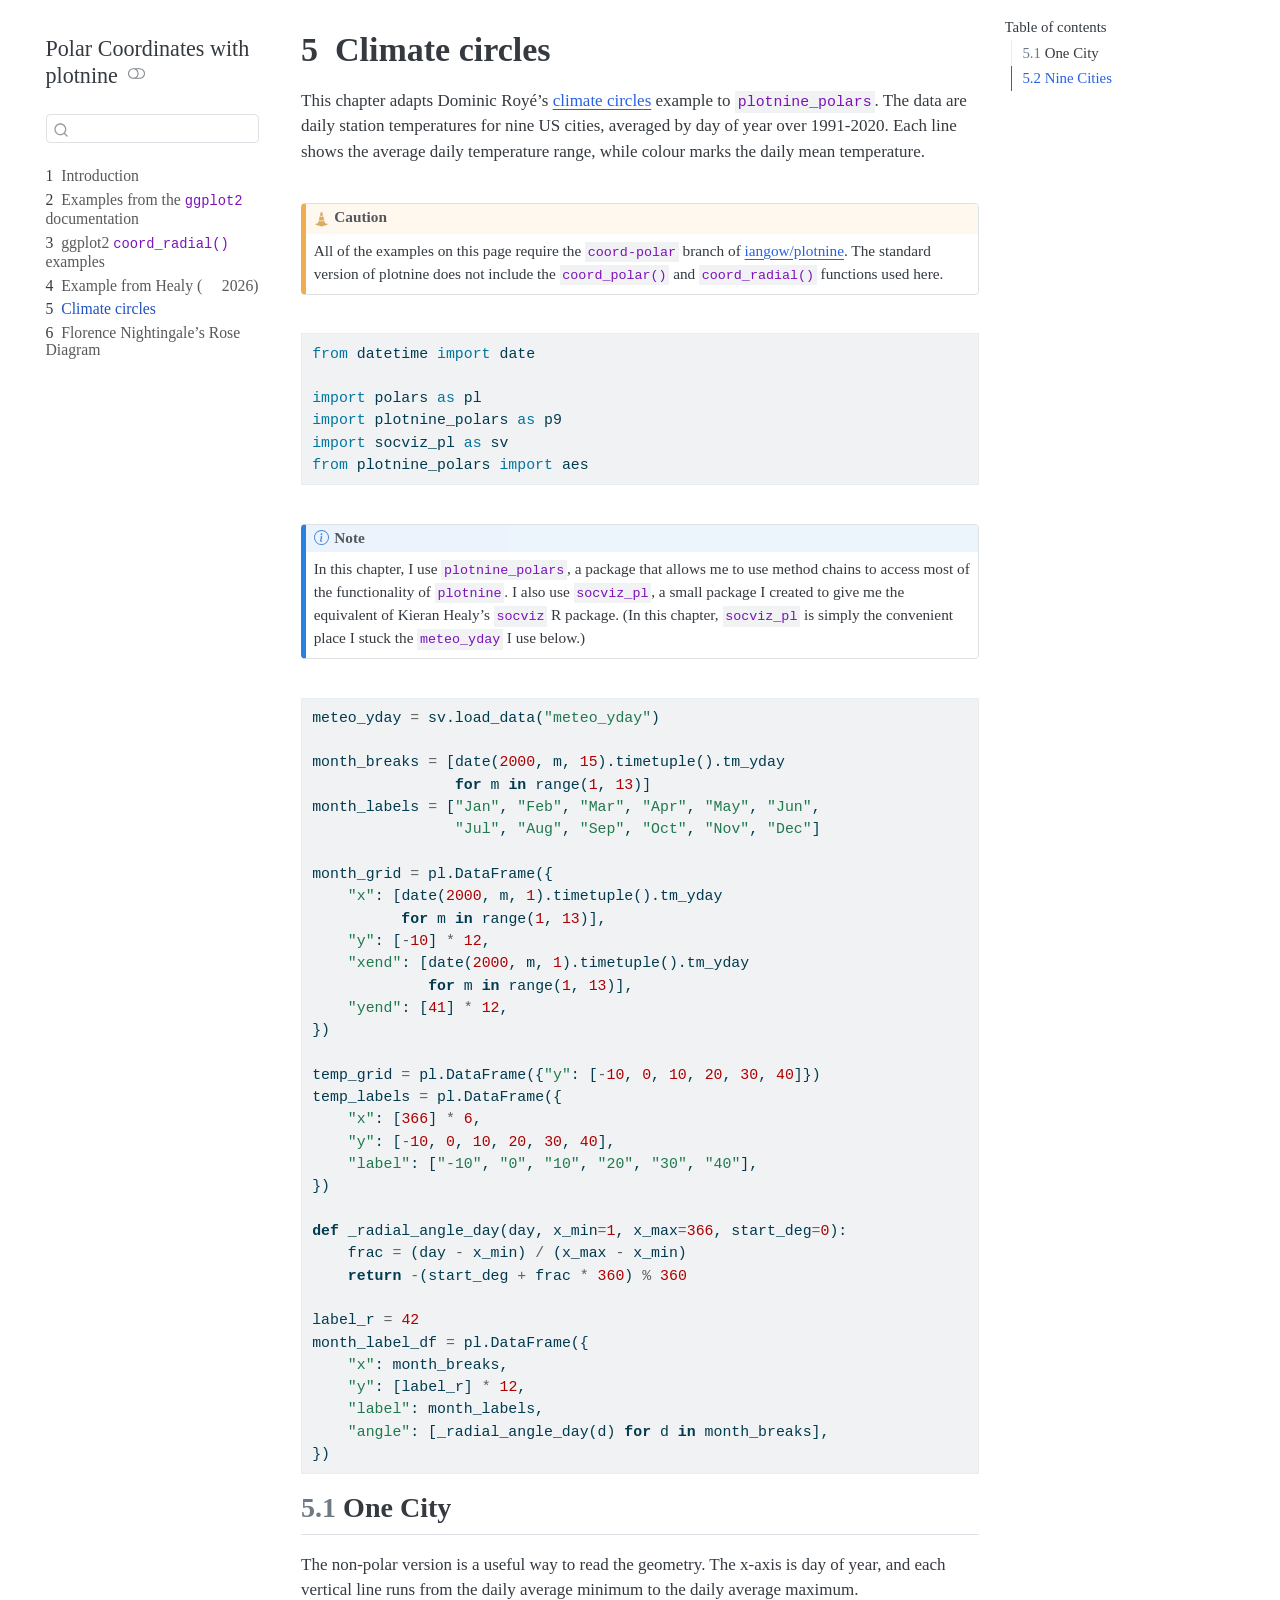
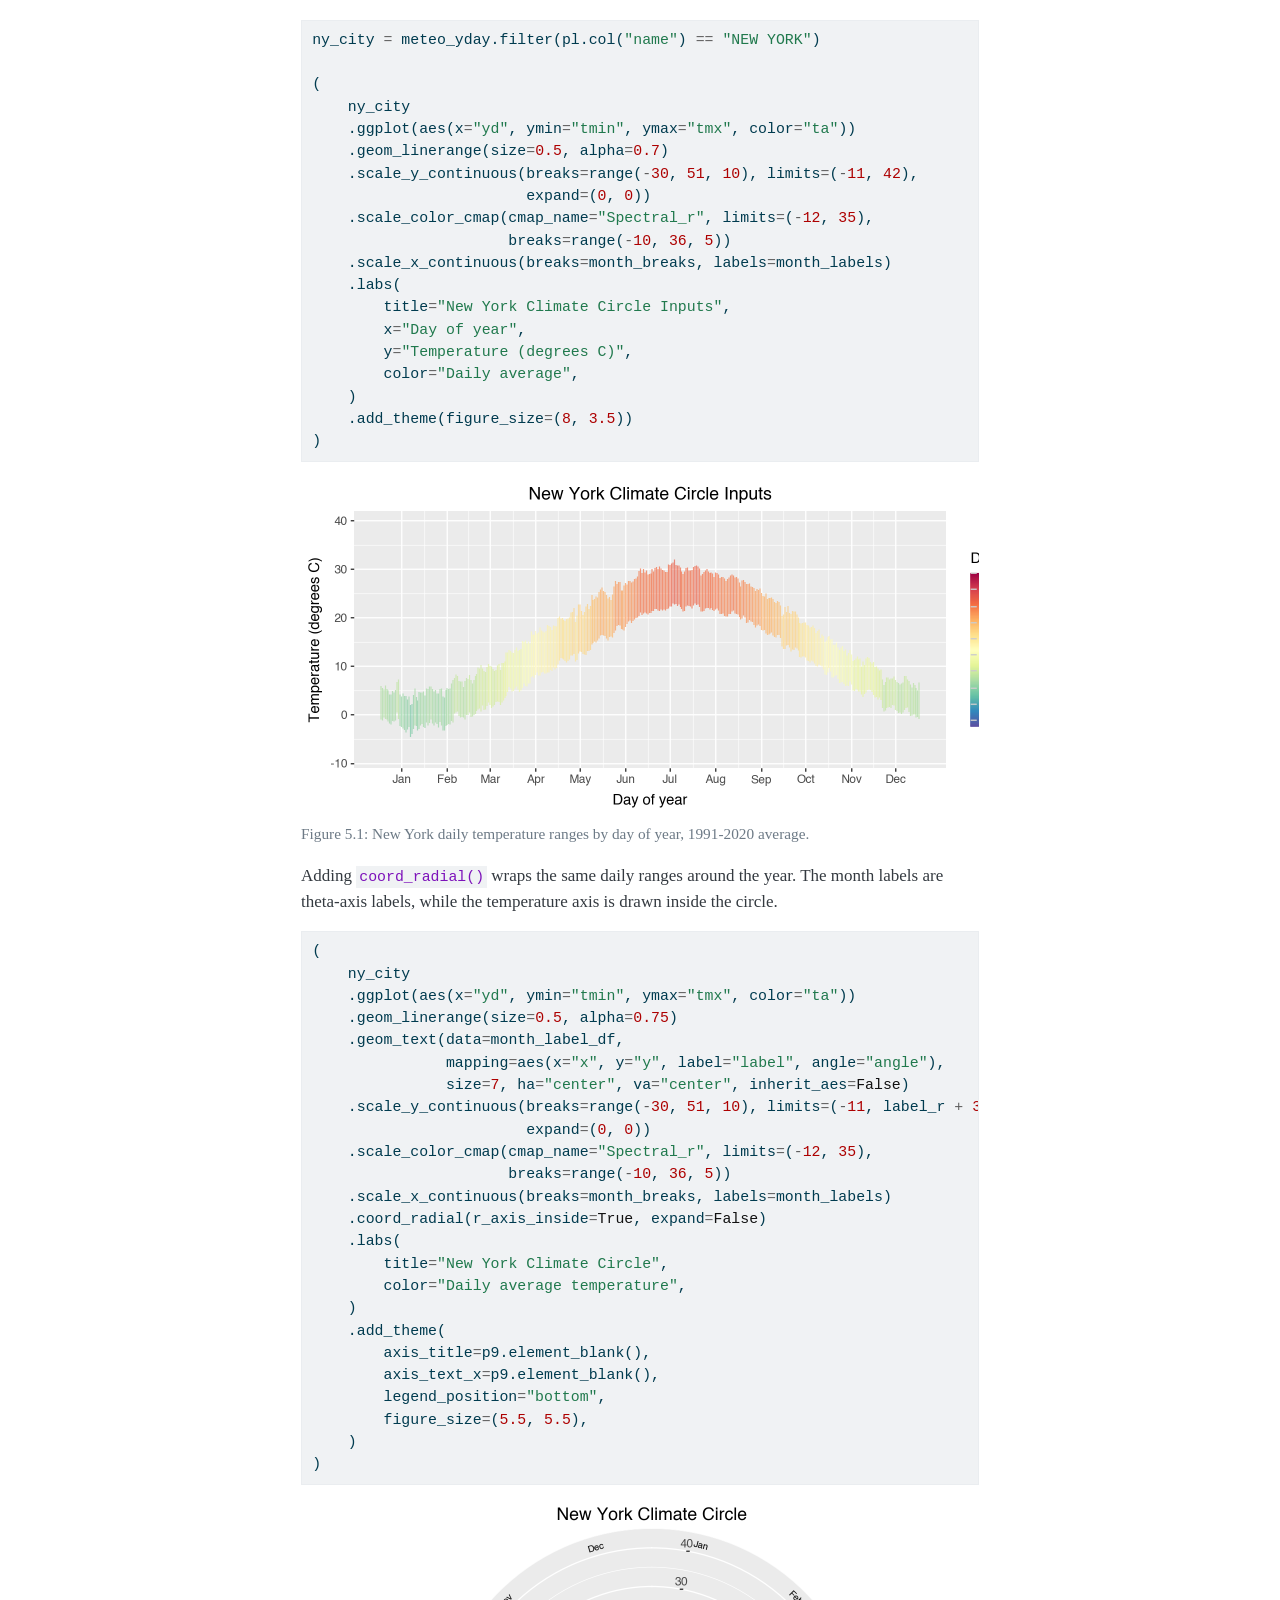
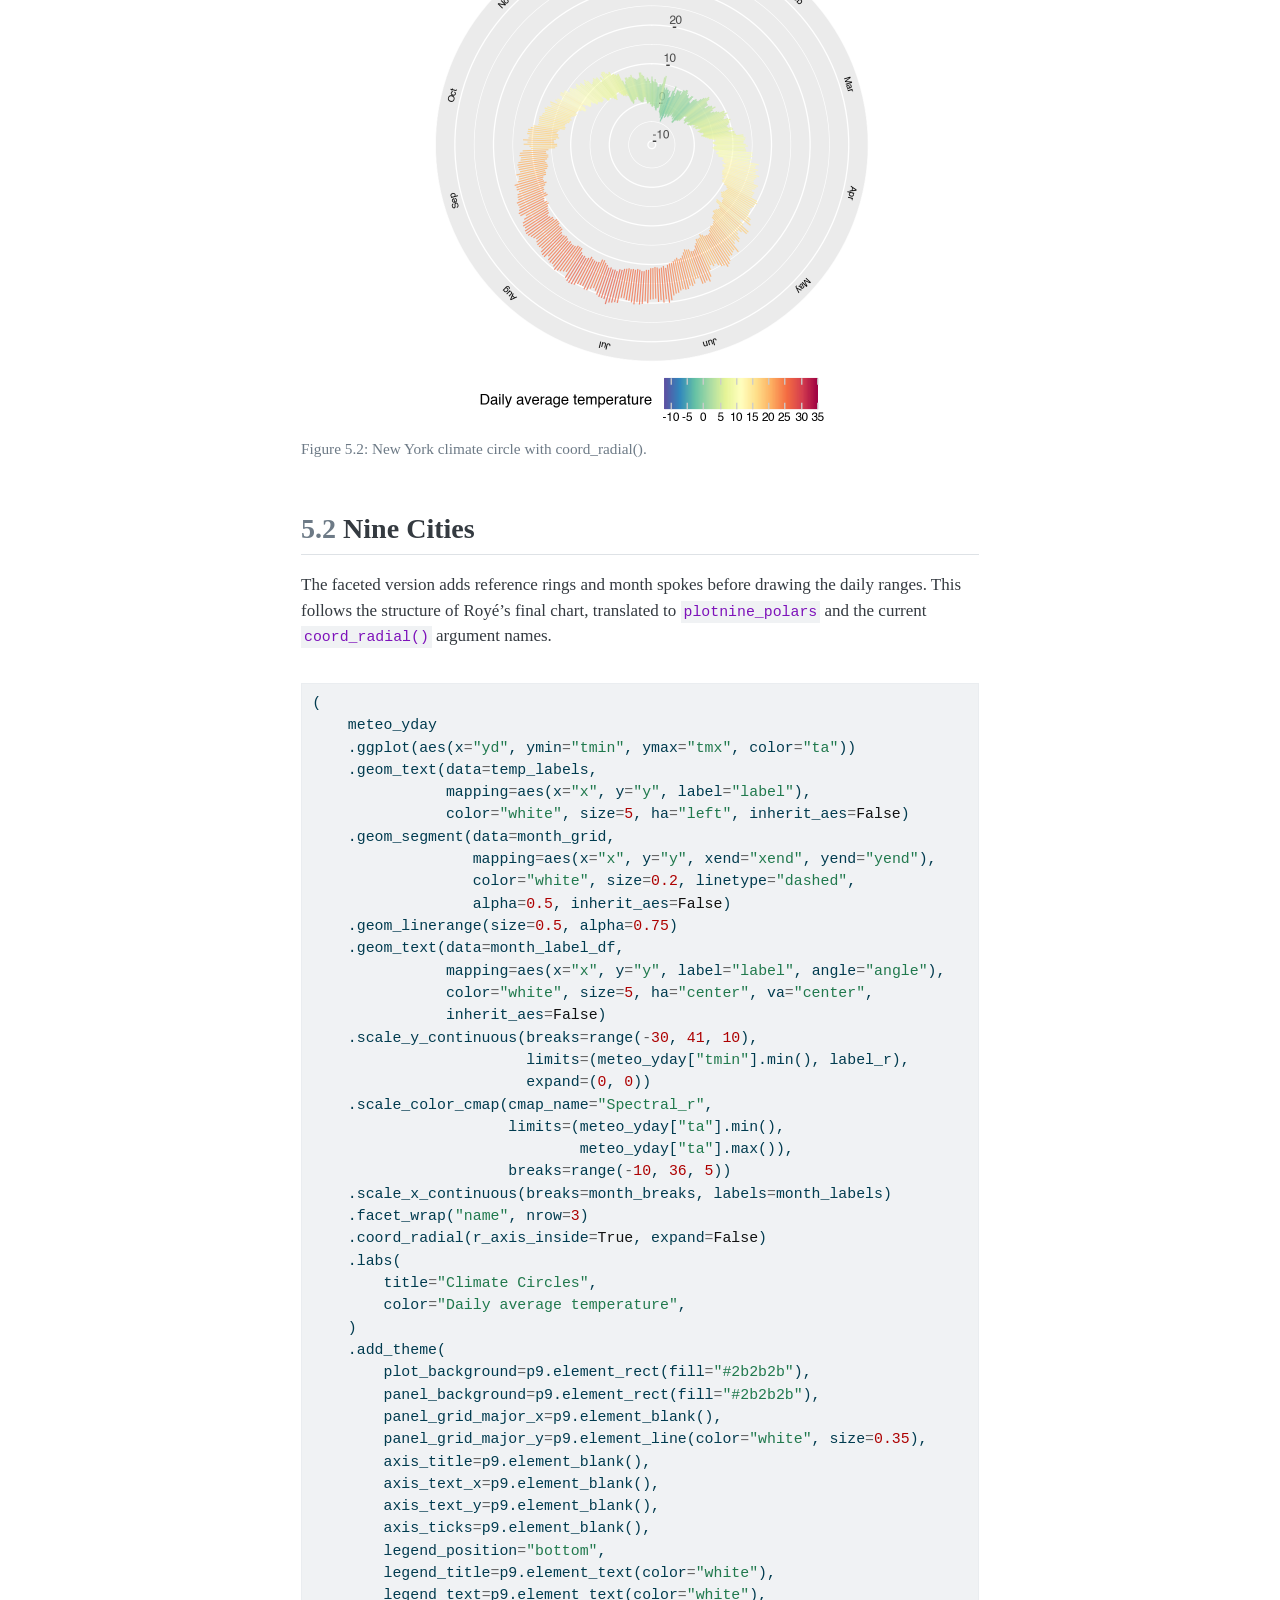
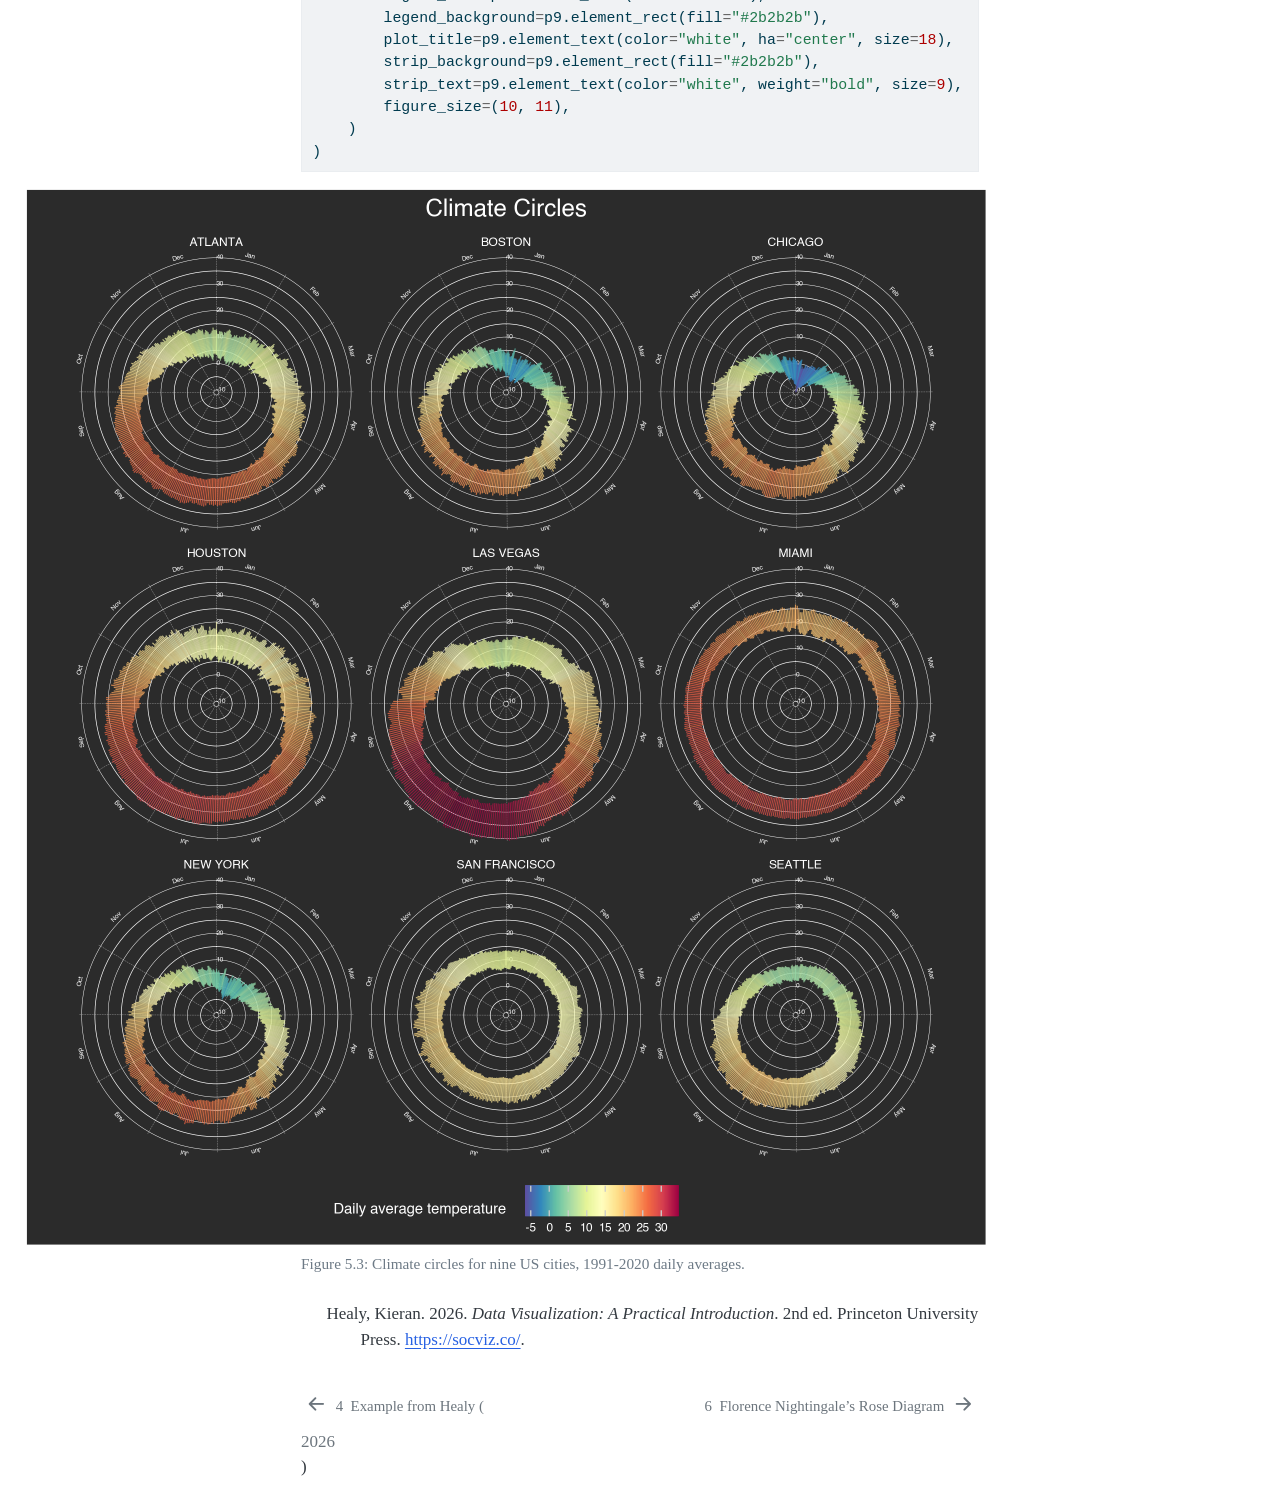
==== commit a8dc8461: "Built site for gh-pages" ====
--- a/climate-circles.html
+++ b/climate-circles.html
@@ -2,7 +2,7 @@
 <html xmlns="http://www.w3.org/1999/xhtml" lang="en" xml:lang="en"><head>
 
 <meta charset="utf-8">
-<meta name="generator" content="quarto-1.9.36">
+<meta name="generator" content="quarto-1.9.35">
 
 <meta name="viewport" content="width=device-width, initial-scale=1.0, user-scalable=yes">
 
@@ -58,7 +58,26 @@
 @media screen {
 pre > code.sourceCode > span > a:first-child::before { text-decoration: underline; }
 }
-</style>
+/* CSS for citations */
+div.csl-bib-body { }
+div.csl-entry {
+  clear: both;
+}
+.hanging-indent div.csl-entry {
+  margin-left:2em;
+  text-indent:-2em;
+}
+div.csl-left-margin {
+  min-width:2em;
+  float:left;
+}
+div.csl-right-inline {
+  margin-left:2em;
+  padding-left:1em;
+}
+div.csl-indent {
+  margin-left: 2em;
+}</style>
 
 
 <script src="site_libs/quarto-nav/quarto-nav.js"></script>
@@ -76,9 +95,9 @@
 <script src="site_libs/quarto-html/tippy.umd.min.js"></script>
 <script src="site_libs/quarto-html/anchor.min.js"></script>
 <link href="site_libs/quarto-html/tippy.css" rel="stylesheet">
-<link href="site_libs/quarto-html/quarto-syntax-highlighting-845c23b38eaddc0f92fda52bfe77a8c8.css" rel="stylesheet" class="quarto-color-scheme" id="quarto-text-highlighting-styles">
-<link href="site_libs/quarto-html/quarto-syntax-highlighting-dark-f418161beb48e0141c760e455f12af2c.css" rel="stylesheet" class="quarto-color-scheme quarto-color-alternate" id="quarto-text-highlighting-styles">
-<link href="site_libs/quarto-html/quarto-syntax-highlighting-845c23b38eaddc0f92fda52bfe77a8c8.css" rel="stylesheet" class="quarto-color-scheme-extra" id="quarto-text-highlighting-styles">
+<link href="site_libs/quarto-html/quarto-syntax-highlighting-46f66b053e56abd73bb6e954d61a315b.css" rel="stylesheet" class="quarto-color-scheme" id="quarto-text-highlighting-styles">
+<link href="site_libs/quarto-html/quarto-syntax-highlighting-dark-22b4aaf4c2978829df3684e8f2c068db.css" rel="stylesheet" class="quarto-color-scheme quarto-color-alternate" id="quarto-text-highlighting-styles">
+<link href="site_libs/quarto-html/quarto-syntax-highlighting-46f66b053e56abd73bb6e954d61a315b.css" rel="stylesheet" class="quarto-color-scheme-extra" id="quarto-text-highlighting-styles">
 <script src="site_libs/bootstrap/bootstrap.min.js"></script>
 <link href="site_libs/bootstrap/bootstrap-icons.css" rel="stylesheet">
 <link href="site_libs/bootstrap/bootstrap-c0f9e757bd1bbe5faf3da83a888945c0.min.css" rel="stylesheet" append-hash="true" class="quarto-color-scheme" id="quarto-bootstrap" data-mode="light">
@@ -345,7 +364,7 @@
         <li class="sidebar-item">
   <div class="sidebar-item-container"> 
   <a href="./socviz-examples.html" class="sidebar-item-text sidebar-link">
- <span class="menu-text"><span class="chapter-number">4</span>&nbsp; <span class="chapter-title">socviz examples</span></span></a>
+ <span class="menu-text"><span class="chapter-number">4</span>&nbsp; <span class="chapter-title">Example from <span class="citation" data-cites="Healy2026">Healy (</span></span></span></a><a href="#ref-Healy2026" role="doc-biblioref">2026</a>)
   </div>
 </li>
         <li class="sidebar-item">
@@ -398,7 +417,7 @@
 </header>
 
 
-<p>This chapter adapts Dominic Roye’s <a href="https://dominicroye.github.io/blog/climate-circles/">climate circles</a> example to <code>plotnine_polars</code>. The data are daily station temperatures for nine US cities, averaged by day of year over 1991-2020. Each line shows the average daily temperature range, while colour marks the daily mean temperature.</p>
+<p>This chapter adapts Dominic Royé’s <a href="https://dominicroye.github.io/blog/climate-circles/">climate circles</a> example to <code>plotnine_polars</code>. The data are daily station temperatures for nine US cities, averaged by day of year over 1991-2020. Each line shows the average daily temperature range, while colour marks the daily mean temperature.</p>
 <div class="callout callout-style-default callout-caution callout-titled">
 <div class="callout-header d-flex align-content-center">
 <div class="callout-icon-container">
@@ -412,7 +431,7 @@
 <p>All of the examples on this page require the <code>coord-polar</code> branch of <a href="https://github.com/iangow/plotnine/tree/coord-polar">iangow/plotnine</a>. The standard version of plotnine does not include the <code>coord_polar()</code> and <code>coord_radial()</code> functions used here.</p>
 </div>
 </div>
-<div id="6b0d68a7" class="cell" data-execution_count="1">
+<div id="a1b20501" class="cell" data-execution_count="1">
 <div class="code-copy-outer-scaffold"><div class="sourceCode cell-code" id="cb1"><pre class="sourceCode python code-with-copy"><code class="sourceCode python"><span id="cb1-1"><a href="#cb1-1" aria-hidden="true" tabindex="-1"></a><span class="im">from</span> datetime <span class="im">import</span> date</span>
 <span id="cb1-2"><a href="#cb1-2" aria-hidden="true" tabindex="-1"></a></span>
 <span id="cb1-3"><a href="#cb1-3" aria-hidden="true" tabindex="-1"></a><span class="im">import</span> polars <span class="im">as</span> pl</span>
@@ -420,35 +439,54 @@
 <span id="cb1-5"><a href="#cb1-5" aria-hidden="true" tabindex="-1"></a><span class="im">import</span> socviz_pl <span class="im">as</span> sv</span>
 <span id="cb1-6"><a href="#cb1-6" aria-hidden="true" tabindex="-1"></a><span class="im">from</span> plotnine_polars <span class="im">import</span> aes</span></code></pre></div><button title="Copy to Clipboard" class="code-copy-button"><i class="bi"></i></button></div>
 </div>
-<div id="04114f05" class="cell" data-execution_count="2">
+<div class="callout callout-style-default callout-note callout-titled">
+<div class="callout-header d-flex align-content-center">
+<div class="callout-icon-container">
+<i class="callout-icon"></i>
+</div>
+<div class="callout-title-container flex-fill">
+Note
+</div>
+</div>
+<div class="callout-body-container callout-body">
+<p>In this chapter, I use <code>plotnine_polars</code>, a package that allows me to use method chains to access most of the functionality of <code>plotnine</code>. I also use <code>socviz_pl</code>, a small package I created to give me the equivalent of Kieran Healy’s <code>socviz</code> R package. (In this chapter, <code>socviz_pl</code> is simply the convenient place I stuck the <code>meteo_yday</code> I use below.)</p>
+</div>
+</div>
+<div id="54c1a2a9" class="cell" data-execution_count="2">
 <div class="code-copy-outer-scaffold"><div class="sourceCode cell-code" id="cb2"><pre class="sourceCode python code-with-copy"><code class="sourceCode python"><span id="cb2-1"><a href="#cb2-1" aria-hidden="true" tabindex="-1"></a>meteo_yday <span class="op">=</span> sv.load_data(<span class="st">"meteo_yday"</span>)</span>
 <span id="cb2-2"><a href="#cb2-2" aria-hidden="true" tabindex="-1"></a></span>
-<span id="cb2-3"><a href="#cb2-3" aria-hidden="true" tabindex="-1"></a>col_temp <span class="op">=</span> [</span>
-<span id="cb2-4"><a href="#cb2-4" aria-hidden="true" tabindex="-1"></a>    <span class="st">"#cbebf6"</span>, <span class="st">"#a7bfd9"</span>, <span class="st">"#8c99bc"</span>, <span class="st">"#974ea8"</span>, <span class="st">"#830f74"</span>,</span>
-<span id="cb2-5"><a href="#cb2-5" aria-hidden="true" tabindex="-1"></a>    <span class="st">"#0b144f"</span>, <span class="st">"#0e2680"</span>, <span class="st">"#223b97"</span>, <span class="st">"#1c499a"</span>, <span class="st">"#2859a5"</span>,</span>
-<span id="cb2-6"><a href="#cb2-6" aria-hidden="true" tabindex="-1"></a>    <span class="st">"#1b6aa3"</span>, <span class="st">"#1d9bc4"</span>, <span class="st">"#1ca4bc"</span>, <span class="st">"#64c6c7"</span>, <span class="st">"#86cabb"</span>,</span>
-<span id="cb2-7"><a href="#cb2-7" aria-hidden="true" tabindex="-1"></a>    <span class="st">"#91e0a7"</span>, <span class="st">"#c7eebf"</span>, <span class="st">"#ebf8da"</span>, <span class="st">"#f6fdd1"</span>, <span class="st">"#fdeca7"</span>,</span>
-<span id="cb2-8"><a href="#cb2-8" aria-hidden="true" tabindex="-1"></a>    <span class="st">"#f8da77"</span>, <span class="st">"#fcb34d"</span>, <span class="st">"#fc8c44"</span>, <span class="st">"#f85127"</span>, <span class="st">"#f52f26"</span>,</span>
-<span id="cb2-9"><a href="#cb2-9" aria-hidden="true" tabindex="-1"></a>    <span class="st">"#d10b26"</span>, <span class="st">"#9c042a"</span>, <span class="st">"#760324"</span>, <span class="st">"#18000c"</span>,</span>
-<span id="cb2-10"><a href="#cb2-10" aria-hidden="true" tabindex="-1"></a>]</span>
-<span id="cb2-11"><a href="#cb2-11" aria-hidden="true" tabindex="-1"></a></span>
-<span id="cb2-12"><a href="#cb2-12" aria-hidden="true" tabindex="-1"></a>month_breaks <span class="op">=</span> [date(<span class="dv">2000</span>, m, <span class="dv">15</span>).timetuple().tm_yday <span class="cf">for</span> m <span class="kw">in</span> <span class="bu">range</span>(<span class="dv">1</span>, <span class="dv">13</span>)]</span>
-<span id="cb2-13"><a href="#cb2-13" aria-hidden="true" tabindex="-1"></a>month_labels <span class="op">=</span> [<span class="st">"Jan"</span>, <span class="st">"Feb"</span>, <span class="st">"Mar"</span>, <span class="st">"Apr"</span>, <span class="st">"May"</span>, <span class="st">"Jun"</span>,</span>
-<span id="cb2-14"><a href="#cb2-14" aria-hidden="true" tabindex="-1"></a>                <span class="st">"Jul"</span>, <span class="st">"Aug"</span>, <span class="st">"Sep"</span>, <span class="st">"Oct"</span>, <span class="st">"Nov"</span>, <span class="st">"Dec"</span>]</span>
-<span id="cb2-15"><a href="#cb2-15" aria-hidden="true" tabindex="-1"></a></span>
-<span id="cb2-16"><a href="#cb2-16" aria-hidden="true" tabindex="-1"></a>month_grid <span class="op">=</span> pl.DataFrame({</span>
-<span id="cb2-17"><a href="#cb2-17" aria-hidden="true" tabindex="-1"></a>    <span class="st">"x"</span>: [date(<span class="dv">2000</span>, m, <span class="dv">1</span>).timetuple().tm_yday <span class="cf">for</span> m <span class="kw">in</span> <span class="bu">range</span>(<span class="dv">1</span>, <span class="dv">13</span>)],</span>
-<span id="cb2-18"><a href="#cb2-18" aria-hidden="true" tabindex="-1"></a>    <span class="st">"y"</span>: [<span class="op">-</span><span class="dv">10</span>] <span class="op">*</span> <span class="dv">12</span>,</span>
-<span id="cb2-19"><a href="#cb2-19" aria-hidden="true" tabindex="-1"></a>    <span class="st">"xend"</span>: [date(<span class="dv">2000</span>, m, <span class="dv">1</span>).timetuple().tm_yday <span class="cf">for</span> m <span class="kw">in</span> <span class="bu">range</span>(<span class="dv">1</span>, <span class="dv">13</span>)],</span>
-<span id="cb2-20"><a href="#cb2-20" aria-hidden="true" tabindex="-1"></a>    <span class="st">"yend"</span>: [<span class="dv">41</span>] <span class="op">*</span> <span class="dv">12</span>,</span>
-<span id="cb2-21"><a href="#cb2-21" aria-hidden="true" tabindex="-1"></a>})</span>
-<span id="cb2-22"><a href="#cb2-22" aria-hidden="true" tabindex="-1"></a></span>
-<span id="cb2-23"><a href="#cb2-23" aria-hidden="true" tabindex="-1"></a>temp_grid <span class="op">=</span> pl.DataFrame({<span class="st">"y"</span>: [<span class="op">-</span><span class="dv">10</span>, <span class="dv">0</span>, <span class="dv">10</span>, <span class="dv">20</span>, <span class="dv">30</span>, <span class="dv">40</span>]})</span>
-<span id="cb2-24"><a href="#cb2-24" aria-hidden="true" tabindex="-1"></a>temp_labels <span class="op">=</span> pl.DataFrame({</span>
-<span id="cb2-25"><a href="#cb2-25" aria-hidden="true" tabindex="-1"></a>    <span class="st">"x"</span>: [<span class="dv">366</span>] <span class="op">*</span> <span class="dv">6</span>,</span>
-<span id="cb2-26"><a href="#cb2-26" aria-hidden="true" tabindex="-1"></a>    <span class="st">"y"</span>: [<span class="op">-</span><span class="dv">10</span>, <span class="dv">0</span>, <span class="dv">10</span>, <span class="dv">20</span>, <span class="dv">30</span>, <span class="dv">40</span>],</span>
-<span id="cb2-27"><a href="#cb2-27" aria-hidden="true" tabindex="-1"></a>    <span class="st">"label"</span>: [<span class="st">"-10"</span>, <span class="st">"0"</span>, <span class="st">"10"</span>, <span class="st">"20"</span>, <span class="st">"30"</span>, <span class="st">"40"</span>],</span>
-<span id="cb2-28"><a href="#cb2-28" aria-hidden="true" tabindex="-1"></a>})</span></code></pre></div><button title="Copy to Clipboard" class="code-copy-button"><i class="bi"></i></button></div>
+<span id="cb2-3"><a href="#cb2-3" aria-hidden="true" tabindex="-1"></a>month_breaks <span class="op">=</span> [date(<span class="dv">2000</span>, m, <span class="dv">15</span>).timetuple().tm_yday </span>
+<span id="cb2-4"><a href="#cb2-4" aria-hidden="true" tabindex="-1"></a>                <span class="cf">for</span> m <span class="kw">in</span> <span class="bu">range</span>(<span class="dv">1</span>, <span class="dv">13</span>)]</span>
+<span id="cb2-5"><a href="#cb2-5" aria-hidden="true" tabindex="-1"></a>month_labels <span class="op">=</span> [<span class="st">"Jan"</span>, <span class="st">"Feb"</span>, <span class="st">"Mar"</span>, <span class="st">"Apr"</span>, <span class="st">"May"</span>, <span class="st">"Jun"</span>,</span>
+<span id="cb2-6"><a href="#cb2-6" aria-hidden="true" tabindex="-1"></a>                <span class="st">"Jul"</span>, <span class="st">"Aug"</span>, <span class="st">"Sep"</span>, <span class="st">"Oct"</span>, <span class="st">"Nov"</span>, <span class="st">"Dec"</span>]</span>
+<span id="cb2-7"><a href="#cb2-7" aria-hidden="true" tabindex="-1"></a></span>
+<span id="cb2-8"><a href="#cb2-8" aria-hidden="true" tabindex="-1"></a>month_grid <span class="op">=</span> pl.DataFrame({</span>
+<span id="cb2-9"><a href="#cb2-9" aria-hidden="true" tabindex="-1"></a>    <span class="st">"x"</span>: [date(<span class="dv">2000</span>, m, <span class="dv">1</span>).timetuple().tm_yday</span>
+<span id="cb2-10"><a href="#cb2-10" aria-hidden="true" tabindex="-1"></a>          <span class="cf">for</span> m <span class="kw">in</span> <span class="bu">range</span>(<span class="dv">1</span>, <span class="dv">13</span>)],</span>
+<span id="cb2-11"><a href="#cb2-11" aria-hidden="true" tabindex="-1"></a>    <span class="st">"y"</span>: [<span class="op">-</span><span class="dv">10</span>] <span class="op">*</span> <span class="dv">12</span>,</span>
+<span id="cb2-12"><a href="#cb2-12" aria-hidden="true" tabindex="-1"></a>    <span class="st">"xend"</span>: [date(<span class="dv">2000</span>, m, <span class="dv">1</span>).timetuple().tm_yday</span>
+<span id="cb2-13"><a href="#cb2-13" aria-hidden="true" tabindex="-1"></a>             <span class="cf">for</span> m <span class="kw">in</span> <span class="bu">range</span>(<span class="dv">1</span>, <span class="dv">13</span>)],</span>
+<span id="cb2-14"><a href="#cb2-14" aria-hidden="true" tabindex="-1"></a>    <span class="st">"yend"</span>: [<span class="dv">41</span>] <span class="op">*</span> <span class="dv">12</span>,</span>
+<span id="cb2-15"><a href="#cb2-15" aria-hidden="true" tabindex="-1"></a>})</span>
+<span id="cb2-16"><a href="#cb2-16" aria-hidden="true" tabindex="-1"></a></span>
+<span id="cb2-17"><a href="#cb2-17" aria-hidden="true" tabindex="-1"></a>temp_grid <span class="op">=</span> pl.DataFrame({<span class="st">"y"</span>: [<span class="op">-</span><span class="dv">10</span>, <span class="dv">0</span>, <span class="dv">10</span>, <span class="dv">20</span>, <span class="dv">30</span>, <span class="dv">40</span>]})</span>
+<span id="cb2-18"><a href="#cb2-18" aria-hidden="true" tabindex="-1"></a>temp_labels <span class="op">=</span> pl.DataFrame({</span>
+<span id="cb2-19"><a href="#cb2-19" aria-hidden="true" tabindex="-1"></a>    <span class="st">"x"</span>: [<span class="dv">366</span>] <span class="op">*</span> <span class="dv">6</span>,</span>
+<span id="cb2-20"><a href="#cb2-20" aria-hidden="true" tabindex="-1"></a>    <span class="st">"y"</span>: [<span class="op">-</span><span class="dv">10</span>, <span class="dv">0</span>, <span class="dv">10</span>, <span class="dv">20</span>, <span class="dv">30</span>, <span class="dv">40</span>],</span>
+<span id="cb2-21"><a href="#cb2-21" aria-hidden="true" tabindex="-1"></a>    <span class="st">"label"</span>: [<span class="st">"-10"</span>, <span class="st">"0"</span>, <span class="st">"10"</span>, <span class="st">"20"</span>, <span class="st">"30"</span>, <span class="st">"40"</span>],</span>
+<span id="cb2-22"><a href="#cb2-22" aria-hidden="true" tabindex="-1"></a>})</span>
+<span id="cb2-23"><a href="#cb2-23" aria-hidden="true" tabindex="-1"></a></span>
+<span id="cb2-24"><a href="#cb2-24" aria-hidden="true" tabindex="-1"></a><span class="kw">def</span> _radial_angle_day(day, x_min<span class="op">=</span><span class="dv">1</span>, x_max<span class="op">=</span><span class="dv">366</span>, start_deg<span class="op">=</span><span class="dv">0</span>):</span>
+<span id="cb2-25"><a href="#cb2-25" aria-hidden="true" tabindex="-1"></a>    frac <span class="op">=</span> (day <span class="op">-</span> x_min) <span class="op">/</span> (x_max <span class="op">-</span> x_min)</span>
+<span id="cb2-26"><a href="#cb2-26" aria-hidden="true" tabindex="-1"></a>    <span class="cf">return</span> <span class="op">-</span>(start_deg <span class="op">+</span> frac <span class="op">*</span> <span class="dv">360</span>) <span class="op">%</span> <span class="dv">360</span></span>
+<span id="cb2-27"><a href="#cb2-27" aria-hidden="true" tabindex="-1"></a></span>
+<span id="cb2-28"><a href="#cb2-28" aria-hidden="true" tabindex="-1"></a>label_r <span class="op">=</span> <span class="dv">42</span></span>
+<span id="cb2-29"><a href="#cb2-29" aria-hidden="true" tabindex="-1"></a>month_label_df <span class="op">=</span> pl.DataFrame({</span>
+<span id="cb2-30"><a href="#cb2-30" aria-hidden="true" tabindex="-1"></a>    <span class="st">"x"</span>: month_breaks,</span>
+<span id="cb2-31"><a href="#cb2-31" aria-hidden="true" tabindex="-1"></a>    <span class="st">"y"</span>: [label_r] <span class="op">*</span> <span class="dv">12</span>,</span>
+<span id="cb2-32"><a href="#cb2-32" aria-hidden="true" tabindex="-1"></a>    <span class="st">"label"</span>: month_labels,</span>
+<span id="cb2-33"><a href="#cb2-33" aria-hidden="true" tabindex="-1"></a>    <span class="st">"angle"</span>: [_radial_angle_day(d) <span class="cf">for</span> d <span class="kw">in</span> month_breaks],</span>
+<span id="cb2-34"><a href="#cb2-34" aria-hidden="true" tabindex="-1"></a>})</span></code></pre></div><button title="Copy to Clipboard" class="code-copy-button"><i class="bi"></i></button></div>
 </div>
 <section id="one-city" class="level2" data-number="5.1">
 <h2 data-number="5.1" class="anchored" data-anchor-id="one-city"><span class="header-section-number">5.1</span> One City</h2>
@@ -462,8 +500,8 @@
 <span id="cb3-6"><a href="#cb3-6" aria-hidden="true" tabindex="-1"></a>    .geom_linerange(size<span class="op">=</span><span class="fl">0.5</span>, alpha<span class="op">=</span><span class="fl">0.7</span>)</span>
 <span id="cb3-7"><a href="#cb3-7" aria-hidden="true" tabindex="-1"></a>    .scale_y_continuous(breaks<span class="op">=</span><span class="bu">range</span>(<span class="op">-</span><span class="dv">30</span>, <span class="dv">51</span>, <span class="dv">10</span>), limits<span class="op">=</span>(<span class="op">-</span><span class="dv">11</span>, <span class="dv">42</span>),</span>
 <span id="cb3-8"><a href="#cb3-8" aria-hidden="true" tabindex="-1"></a>                        expand<span class="op">=</span>(<span class="dv">0</span>, <span class="dv">0</span>))</span>
-<span id="cb3-9"><a href="#cb3-9" aria-hidden="true" tabindex="-1"></a>    .scale_color_gradientn(colors<span class="op">=</span>col_temp, limits<span class="op">=</span>(<span class="op">-</span><span class="dv">12</span>, <span class="dv">35</span>),</span>
-<span id="cb3-10"><a href="#cb3-10" aria-hidden="true" tabindex="-1"></a>                           breaks<span class="op">=</span><span class="bu">range</span>(<span class="op">-</span><span class="dv">10</span>, <span class="dv">36</span>, <span class="dv">5</span>))</span>
+<span id="cb3-9"><a href="#cb3-9" aria-hidden="true" tabindex="-1"></a>    .scale_color_cmap(cmap_name<span class="op">=</span><span class="st">"Spectral_r"</span>, limits<span class="op">=</span>(<span class="op">-</span><span class="dv">12</span>, <span class="dv">35</span>),</span>
+<span id="cb3-10"><a href="#cb3-10" aria-hidden="true" tabindex="-1"></a>                      breaks<span class="op">=</span><span class="bu">range</span>(<span class="op">-</span><span class="dv">10</span>, <span class="dv">36</span>, <span class="dv">5</span>))</span>
 <span id="cb3-11"><a href="#cb3-11" aria-hidden="true" tabindex="-1"></a>    .scale_x_continuous(breaks<span class="op">=</span>month_breaks, labels<span class="op">=</span>month_labels)</span>
 <span id="cb3-12"><a href="#cb3-12" aria-hidden="true" tabindex="-1"></a>    .labs(</span>
 <span id="cb3-13"><a href="#cb3-13" aria-hidden="true" tabindex="-1"></a>        title<span class="op">=</span><span class="st">"New York Climate Circle Inputs"</span>,</span>
@@ -492,24 +530,26 @@
 <span id="cb4-2"><a href="#cb4-2" aria-hidden="true" tabindex="-1"></a>    ny_city</span>
 <span id="cb4-3"><a href="#cb4-3" aria-hidden="true" tabindex="-1"></a>    .ggplot(aes(x<span class="op">=</span><span class="st">"yd"</span>, ymin<span class="op">=</span><span class="st">"tmin"</span>, ymax<span class="op">=</span><span class="st">"tmx"</span>, color<span class="op">=</span><span class="st">"ta"</span>))</span>
 <span id="cb4-4"><a href="#cb4-4" aria-hidden="true" tabindex="-1"></a>    .geom_linerange(size<span class="op">=</span><span class="fl">0.5</span>, alpha<span class="op">=</span><span class="fl">0.75</span>)</span>
-<span id="cb4-5"><a href="#cb4-5" aria-hidden="true" tabindex="-1"></a>    .scale_y_continuous(breaks<span class="op">=</span><span class="bu">range</span>(<span class="op">-</span><span class="dv">30</span>, <span class="dv">51</span>, <span class="dv">10</span>), limits<span class="op">=</span>(<span class="op">-</span><span class="dv">11</span>, <span class="dv">42</span>),</span>
-<span id="cb4-6"><a href="#cb4-6" aria-hidden="true" tabindex="-1"></a>                        expand<span class="op">=</span>(<span class="dv">0</span>, <span class="dv">0</span>))</span>
-<span id="cb4-7"><a href="#cb4-7" aria-hidden="true" tabindex="-1"></a>    .scale_color_gradientn(colors<span class="op">=</span>col_temp, limits<span class="op">=</span>(<span class="op">-</span><span class="dv">12</span>, <span class="dv">35</span>),</span>
-<span id="cb4-8"><a href="#cb4-8" aria-hidden="true" tabindex="-1"></a>                           breaks<span class="op">=</span><span class="bu">range</span>(<span class="op">-</span><span class="dv">10</span>, <span class="dv">36</span>, <span class="dv">5</span>))</span>
-<span id="cb4-9"><a href="#cb4-9" aria-hidden="true" tabindex="-1"></a>    .scale_x_continuous(breaks<span class="op">=</span>month_breaks, labels<span class="op">=</span>month_labels)</span>
-<span id="cb4-10"><a href="#cb4-10" aria-hidden="true" tabindex="-1"></a>    .coord_radial(r_axis_inside<span class="op">=</span><span class="va">True</span>, expand<span class="op">=</span><span class="va">False</span>,</span>
-<span id="cb4-11"><a href="#cb4-11" aria-hidden="true" tabindex="-1"></a>                  theta_labels<span class="op">=</span><span class="va">True</span>, theta_label_pad<span class="op">=</span><span class="dv">6</span>)</span>
-<span id="cb4-12"><a href="#cb4-12" aria-hidden="true" tabindex="-1"></a>    .labs(</span>
-<span id="cb4-13"><a href="#cb4-13" aria-hidden="true" tabindex="-1"></a>        title<span class="op">=</span><span class="st">"New York Climate Circle"</span>,</span>
-<span id="cb4-14"><a href="#cb4-14" aria-hidden="true" tabindex="-1"></a>        color<span class="op">=</span><span class="st">"Daily average temperature"</span>,</span>
-<span id="cb4-15"><a href="#cb4-15" aria-hidden="true" tabindex="-1"></a>    )</span>
-<span id="cb4-16"><a href="#cb4-16" aria-hidden="true" tabindex="-1"></a>    .add_theme(</span>
-<span id="cb4-17"><a href="#cb4-17" aria-hidden="true" tabindex="-1"></a>        axis_title<span class="op">=</span>p9.element_blank(),</span>
-<span id="cb4-18"><a href="#cb4-18" aria-hidden="true" tabindex="-1"></a>        axis_text_x<span class="op">=</span>p9.element_text(size<span class="op">=</span><span class="dv">7</span>),</span>
-<span id="cb4-19"><a href="#cb4-19" aria-hidden="true" tabindex="-1"></a>        legend_position<span class="op">=</span><span class="st">"bottom"</span>,</span>
-<span id="cb4-20"><a href="#cb4-20" aria-hidden="true" tabindex="-1"></a>        figure_size<span class="op">=</span>(<span class="fl">5.5</span>, <span class="fl">5.5</span>),</span>
-<span id="cb4-21"><a href="#cb4-21" aria-hidden="true" tabindex="-1"></a>    )</span>
-<span id="cb4-22"><a href="#cb4-22" aria-hidden="true" tabindex="-1"></a>)</span></code></pre></div><button title="Copy to Clipboard" class="code-copy-button"><i class="bi"></i></button></div>
+<span id="cb4-5"><a href="#cb4-5" aria-hidden="true" tabindex="-1"></a>    .geom_text(data<span class="op">=</span>month_label_df,</span>
+<span id="cb4-6"><a href="#cb4-6" aria-hidden="true" tabindex="-1"></a>               mapping<span class="op">=</span>aes(x<span class="op">=</span><span class="st">"x"</span>, y<span class="op">=</span><span class="st">"y"</span>, label<span class="op">=</span><span class="st">"label"</span>, angle<span class="op">=</span><span class="st">"angle"</span>),</span>
+<span id="cb4-7"><a href="#cb4-7" aria-hidden="true" tabindex="-1"></a>               size<span class="op">=</span><span class="dv">7</span>, ha<span class="op">=</span><span class="st">"center"</span>, va<span class="op">=</span><span class="st">"center"</span>, inherit_aes<span class="op">=</span><span class="va">False</span>)</span>
+<span id="cb4-8"><a href="#cb4-8" aria-hidden="true" tabindex="-1"></a>    .scale_y_continuous(breaks<span class="op">=</span><span class="bu">range</span>(<span class="op">-</span><span class="dv">30</span>, <span class="dv">51</span>, <span class="dv">10</span>), limits<span class="op">=</span>(<span class="op">-</span><span class="dv">11</span>, label_r <span class="op">+</span> <span class="dv">3</span>),</span>
+<span id="cb4-9"><a href="#cb4-9" aria-hidden="true" tabindex="-1"></a>                        expand<span class="op">=</span>(<span class="dv">0</span>, <span class="dv">0</span>))</span>
+<span id="cb4-10"><a href="#cb4-10" aria-hidden="true" tabindex="-1"></a>    .scale_color_cmap(cmap_name<span class="op">=</span><span class="st">"Spectral_r"</span>, limits<span class="op">=</span>(<span class="op">-</span><span class="dv">12</span>, <span class="dv">35</span>),</span>
+<span id="cb4-11"><a href="#cb4-11" aria-hidden="true" tabindex="-1"></a>                      breaks<span class="op">=</span><span class="bu">range</span>(<span class="op">-</span><span class="dv">10</span>, <span class="dv">36</span>, <span class="dv">5</span>))</span>
+<span id="cb4-12"><a href="#cb4-12" aria-hidden="true" tabindex="-1"></a>    .scale_x_continuous(breaks<span class="op">=</span>month_breaks, labels<span class="op">=</span>month_labels)</span>
+<span id="cb4-13"><a href="#cb4-13" aria-hidden="true" tabindex="-1"></a>    .coord_radial(r_axis_inside<span class="op">=</span><span class="va">True</span>, expand<span class="op">=</span><span class="va">False</span>)</span>
+<span id="cb4-14"><a href="#cb4-14" aria-hidden="true" tabindex="-1"></a>    .labs(</span>
+<span id="cb4-15"><a href="#cb4-15" aria-hidden="true" tabindex="-1"></a>        title<span class="op">=</span><span class="st">"New York Climate Circle"</span>,</span>
+<span id="cb4-16"><a href="#cb4-16" aria-hidden="true" tabindex="-1"></a>        color<span class="op">=</span><span class="st">"Daily average temperature"</span>,</span>
+<span id="cb4-17"><a href="#cb4-17" aria-hidden="true" tabindex="-1"></a>    )</span>
+<span id="cb4-18"><a href="#cb4-18" aria-hidden="true" tabindex="-1"></a>    .add_theme(</span>
+<span id="cb4-19"><a href="#cb4-19" aria-hidden="true" tabindex="-1"></a>        axis_title<span class="op">=</span>p9.element_blank(),</span>
+<span id="cb4-20"><a href="#cb4-20" aria-hidden="true" tabindex="-1"></a>        axis_text_x<span class="op">=</span>p9.element_blank(),</span>
+<span id="cb4-21"><a href="#cb4-21" aria-hidden="true" tabindex="-1"></a>        legend_position<span class="op">=</span><span class="st">"bottom"</span>,</span>
+<span id="cb4-22"><a href="#cb4-22" aria-hidden="true" tabindex="-1"></a>        figure_size<span class="op">=</span>(<span class="fl">5.5</span>, <span class="fl">5.5</span>),</span>
+<span id="cb4-23"><a href="#cb4-23" aria-hidden="true" tabindex="-1"></a>    )</span>
+<span id="cb4-24"><a href="#cb4-24" aria-hidden="true" tabindex="-1"></a>)</span></code></pre></div><button title="Copy to Clipboard" class="code-copy-button"><i class="bi"></i></button></div>
 <div class="cell-output cell-output-display" data-execution_count="4">
 <div id="fig-climate-circles-ny" class="quarto-float quarto-figure quarto-figure-center anchored">
 <figure class="quarto-float quarto-float-fig figure">
@@ -526,54 +566,61 @@
 </section>
 <section id="nine-cities" class="level2 page-columns page-full" data-number="5.2">
 <h2 data-number="5.2" class="anchored" data-anchor-id="nine-cities"><span class="header-section-number">5.2</span> Nine Cities</h2>
-<p>The faceted version adds reference rings and month spokes before drawing the daily ranges. This follows the structure of Roye’s final chart, translated to <code>plotnine_polars</code> and the current <code>coord_radial()</code> argument names.</p>
+<p>The faceted version adds reference rings and month spokes before drawing the daily ranges. This follows the structure of Royé’s final chart, translated to <code>plotnine_polars</code> and the current <code>coord_radial()</code> argument names.</p>
 <div id="cell-fig-climate-circles-cities" class="cell page-columns page-full" data-execution_count="5">
 <div class="code-copy-outer-scaffold"><div class="sourceCode cell-code" id="cb5"><pre class="sourceCode python code-with-copy"><code class="sourceCode python"><span id="cb5-1"><a href="#cb5-1" aria-hidden="true" tabindex="-1"></a>(</span>
 <span id="cb5-2"><a href="#cb5-2" aria-hidden="true" tabindex="-1"></a>    meteo_yday</span>
 <span id="cb5-3"><a href="#cb5-3" aria-hidden="true" tabindex="-1"></a>    .ggplot(aes(x<span class="op">=</span><span class="st">"yd"</span>, ymin<span class="op">=</span><span class="st">"tmin"</span>, ymax<span class="op">=</span><span class="st">"tmx"</span>, color<span class="op">=</span><span class="st">"ta"</span>))</span>
-<span id="cb5-4"><a href="#cb5-4" aria-hidden="true" tabindex="-1"></a>    .geom_hline(data<span class="op">=</span>temp_grid, mapping<span class="op">=</span>aes(yintercept<span class="op">=</span><span class="st">"y"</span>),</span>
-<span id="cb5-5"><a href="#cb5-5" aria-hidden="true" tabindex="-1"></a>                color<span class="op">=</span><span class="st">"white"</span>, size<span class="op">=</span><span class="fl">0.35</span>, alpha<span class="op">=</span><span class="fl">0.65</span>,</span>
-<span id="cb5-6"><a href="#cb5-6" aria-hidden="true" tabindex="-1"></a>                inherit_aes<span class="op">=</span><span class="va">False</span>)</span>
-<span id="cb5-7"><a href="#cb5-7" aria-hidden="true" tabindex="-1"></a>    .geom_text(data<span class="op">=</span>temp_labels, mapping<span class="op">=</span>aes(x<span class="op">=</span><span class="st">"x"</span>, y<span class="op">=</span><span class="st">"y"</span>, label<span class="op">=</span><span class="st">"label"</span>),</span>
-<span id="cb5-8"><a href="#cb5-8" aria-hidden="true" tabindex="-1"></a>               color<span class="op">=</span><span class="st">"white"</span>, size<span class="op">=</span><span class="dv">5</span>, ha<span class="op">=</span><span class="st">"left"</span>, inherit_aes<span class="op">=</span><span class="va">False</span>)</span>
-<span id="cb5-9"><a href="#cb5-9" aria-hidden="true" tabindex="-1"></a>    .geom_segment(data<span class="op">=</span>month_grid,</span>
-<span id="cb5-10"><a href="#cb5-10" aria-hidden="true" tabindex="-1"></a>                  mapping<span class="op">=</span>aes(x<span class="op">=</span><span class="st">"x"</span>, y<span class="op">=</span><span class="st">"y"</span>, xend<span class="op">=</span><span class="st">"xend"</span>, yend<span class="op">=</span><span class="st">"yend"</span>),</span>
-<span id="cb5-11"><a href="#cb5-11" aria-hidden="true" tabindex="-1"></a>                  color<span class="op">=</span><span class="st">"white"</span>, size<span class="op">=</span><span class="fl">0.2</span>, linetype<span class="op">=</span><span class="st">"dashed"</span>,</span>
-<span id="cb5-12"><a href="#cb5-12" aria-hidden="true" tabindex="-1"></a>                  alpha<span class="op">=</span><span class="fl">0.5</span>, inherit_aes<span class="op">=</span><span class="va">False</span>)</span>
-<span id="cb5-13"><a href="#cb5-13" aria-hidden="true" tabindex="-1"></a>    .geom_linerange(size<span class="op">=</span><span class="fl">0.5</span>, alpha<span class="op">=</span><span class="fl">0.75</span>)</span>
-<span id="cb5-14"><a href="#cb5-14" aria-hidden="true" tabindex="-1"></a>    .scale_y_continuous(breaks<span class="op">=</span><span class="bu">range</span>(<span class="op">-</span><span class="dv">30</span>, <span class="dv">51</span>, <span class="dv">10</span>), limits<span class="op">=</span>(<span class="op">-</span><span class="dv">15</span>, <span class="fl">41.5</span>),</span>
-<span id="cb5-15"><a href="#cb5-15" aria-hidden="true" tabindex="-1"></a>                        expand<span class="op">=</span>(<span class="dv">0</span>, <span class="dv">0</span>))</span>
-<span id="cb5-16"><a href="#cb5-16" aria-hidden="true" tabindex="-1"></a>    .scale_color_gradientn(colors<span class="op">=</span>col_temp, limits<span class="op">=</span>(<span class="op">-</span><span class="dv">12</span>, <span class="dv">35</span>),</span>
-<span id="cb5-17"><a href="#cb5-17" aria-hidden="true" tabindex="-1"></a>                           breaks<span class="op">=</span><span class="bu">range</span>(<span class="op">-</span><span class="dv">10</span>, <span class="dv">36</span>, <span class="dv">5</span>))</span>
-<span id="cb5-18"><a href="#cb5-18" aria-hidden="true" tabindex="-1"></a>    .scale_x_continuous(breaks<span class="op">=</span>month_breaks, labels<span class="op">=</span>month_labels)</span>
-<span id="cb5-19"><a href="#cb5-19" aria-hidden="true" tabindex="-1"></a>    .facet_wrap(<span class="st">"name"</span>, nrow<span class="op">=</span><span class="dv">3</span>)</span>
-<span id="cb5-20"><a href="#cb5-20" aria-hidden="true" tabindex="-1"></a>    .coord_radial(r_axis_inside<span class="op">=</span><span class="va">True</span>, expand<span class="op">=</span><span class="va">False</span>,</span>
-<span id="cb5-21"><a href="#cb5-21" aria-hidden="true" tabindex="-1"></a>                  theta_labels<span class="op">=</span><span class="va">True</span>, theta_label_pad<span class="op">=</span><span class="dv">4</span>)</span>
-<span id="cb5-22"><a href="#cb5-22" aria-hidden="true" tabindex="-1"></a>    .labs(</span>
-<span id="cb5-23"><a href="#cb5-23" aria-hidden="true" tabindex="-1"></a>        title<span class="op">=</span><span class="st">"Climate Circles"</span>,</span>
-<span id="cb5-24"><a href="#cb5-24" aria-hidden="true" tabindex="-1"></a>        color<span class="op">=</span><span class="st">"Daily average temperature"</span>,</span>
-<span id="cb5-25"><a href="#cb5-25" aria-hidden="true" tabindex="-1"></a>    )</span>
-<span id="cb5-26"><a href="#cb5-26" aria-hidden="true" tabindex="-1"></a>    .add_theme(</span>
-<span id="cb5-27"><a href="#cb5-27" aria-hidden="true" tabindex="-1"></a>        plot_background<span class="op">=</span>p9.element_rect(fill<span class="op">=</span><span class="st">"black"</span>),</span>
-<span id="cb5-28"><a href="#cb5-28" aria-hidden="true" tabindex="-1"></a>        panel_background<span class="op">=</span>p9.element_rect(fill<span class="op">=</span><span class="st">"black"</span>),</span>
-<span id="cb5-29"><a href="#cb5-29" aria-hidden="true" tabindex="-1"></a>        panel_grid<span class="op">=</span>p9.element_blank(),</span>
-<span id="cb5-30"><a href="#cb5-30" aria-hidden="true" tabindex="-1"></a>        axis_title<span class="op">=</span>p9.element_blank(),</span>
-<span id="cb5-31"><a href="#cb5-31" aria-hidden="true" tabindex="-1"></a>        axis_text_x<span class="op">=</span>p9.element_text(color<span class="op">=</span><span class="st">"white"</span>, size<span class="op">=</span><span class="dv">6</span>),</span>
-<span id="cb5-32"><a href="#cb5-32" aria-hidden="true" tabindex="-1"></a>        axis_text_y<span class="op">=</span>p9.element_blank(),</span>
-<span id="cb5-33"><a href="#cb5-33" aria-hidden="true" tabindex="-1"></a>        axis_ticks<span class="op">=</span>p9.element_blank(),</span>
-<span id="cb5-34"><a href="#cb5-34" aria-hidden="true" tabindex="-1"></a>        legend_position<span class="op">=</span><span class="st">"bottom"</span>,</span>
-<span id="cb5-35"><a href="#cb5-35" aria-hidden="true" tabindex="-1"></a>        legend_title<span class="op">=</span>p9.element_text(color<span class="op">=</span><span class="st">"white"</span>),</span>
-<span id="cb5-36"><a href="#cb5-36" aria-hidden="true" tabindex="-1"></a>        legend_text<span class="op">=</span>p9.element_text(color<span class="op">=</span><span class="st">"white"</span>),</span>
-<span id="cb5-37"><a href="#cb5-37" aria-hidden="true" tabindex="-1"></a>        plot_title<span class="op">=</span>p9.element_text(color<span class="op">=</span><span class="st">"white"</span>, ha<span class="op">=</span><span class="st">"center"</span>, size<span class="op">=</span><span class="dv">18</span>),</span>
-<span id="cb5-38"><a href="#cb5-38" aria-hidden="true" tabindex="-1"></a>        strip_text<span class="op">=</span>p9.element_text(color<span class="op">=</span><span class="st">"white"</span>, weight<span class="op">=</span><span class="st">"bold"</span>, size<span class="op">=</span><span class="dv">9</span>),</span>
-<span id="cb5-39"><a href="#cb5-39" aria-hidden="true" tabindex="-1"></a>        figure_size<span class="op">=</span>(<span class="dv">8</span>, <span class="dv">9</span>),</span>
-<span id="cb5-40"><a href="#cb5-40" aria-hidden="true" tabindex="-1"></a>    )</span>
-<span id="cb5-41"><a href="#cb5-41" aria-hidden="true" tabindex="-1"></a>)</span></code></pre></div><button title="Copy to Clipboard" class="code-copy-button"><i class="bi"></i></button></div>
+<span id="cb5-4"><a href="#cb5-4" aria-hidden="true" tabindex="-1"></a>    .geom_text(data<span class="op">=</span>temp_labels, </span>
+<span id="cb5-5"><a href="#cb5-5" aria-hidden="true" tabindex="-1"></a>               mapping<span class="op">=</span>aes(x<span class="op">=</span><span class="st">"x"</span>, y<span class="op">=</span><span class="st">"y"</span>, label<span class="op">=</span><span class="st">"label"</span>),</span>
+<span id="cb5-6"><a href="#cb5-6" aria-hidden="true" tabindex="-1"></a>               color<span class="op">=</span><span class="st">"white"</span>, size<span class="op">=</span><span class="dv">5</span>, ha<span class="op">=</span><span class="st">"left"</span>, inherit_aes<span class="op">=</span><span class="va">False</span>)</span>
+<span id="cb5-7"><a href="#cb5-7" aria-hidden="true" tabindex="-1"></a>    .geom_segment(data<span class="op">=</span>month_grid,</span>
+<span id="cb5-8"><a href="#cb5-8" aria-hidden="true" tabindex="-1"></a>                  mapping<span class="op">=</span>aes(x<span class="op">=</span><span class="st">"x"</span>, y<span class="op">=</span><span class="st">"y"</span>, xend<span class="op">=</span><span class="st">"xend"</span>, yend<span class="op">=</span><span class="st">"yend"</span>),</span>
+<span id="cb5-9"><a href="#cb5-9" aria-hidden="true" tabindex="-1"></a>                  color<span class="op">=</span><span class="st">"white"</span>, size<span class="op">=</span><span class="fl">0.2</span>, linetype<span class="op">=</span><span class="st">"dashed"</span>,</span>
+<span id="cb5-10"><a href="#cb5-10" aria-hidden="true" tabindex="-1"></a>                  alpha<span class="op">=</span><span class="fl">0.5</span>, inherit_aes<span class="op">=</span><span class="va">False</span>)</span>
+<span id="cb5-11"><a href="#cb5-11" aria-hidden="true" tabindex="-1"></a>    .geom_linerange(size<span class="op">=</span><span class="fl">0.5</span>, alpha<span class="op">=</span><span class="fl">0.75</span>)</span>
+<span id="cb5-12"><a href="#cb5-12" aria-hidden="true" tabindex="-1"></a>    .geom_text(data<span class="op">=</span>month_label_df,</span>
+<span id="cb5-13"><a href="#cb5-13" aria-hidden="true" tabindex="-1"></a>               mapping<span class="op">=</span>aes(x<span class="op">=</span><span class="st">"x"</span>, y<span class="op">=</span><span class="st">"y"</span>, label<span class="op">=</span><span class="st">"label"</span>, angle<span class="op">=</span><span class="st">"angle"</span>),</span>
+<span id="cb5-14"><a href="#cb5-14" aria-hidden="true" tabindex="-1"></a>               color<span class="op">=</span><span class="st">"white"</span>, size<span class="op">=</span><span class="dv">5</span>, ha<span class="op">=</span><span class="st">"center"</span>, va<span class="op">=</span><span class="st">"center"</span>,</span>
+<span id="cb5-15"><a href="#cb5-15" aria-hidden="true" tabindex="-1"></a>               inherit_aes<span class="op">=</span><span class="va">False</span>)</span>
+<span id="cb5-16"><a href="#cb5-16" aria-hidden="true" tabindex="-1"></a>    .scale_y_continuous(breaks<span class="op">=</span><span class="bu">range</span>(<span class="op">-</span><span class="dv">30</span>, <span class="dv">41</span>, <span class="dv">10</span>),</span>
+<span id="cb5-17"><a href="#cb5-17" aria-hidden="true" tabindex="-1"></a>                        limits<span class="op">=</span>(meteo_yday[<span class="st">"tmin"</span>].<span class="bu">min</span>(), label_r),</span>
+<span id="cb5-18"><a href="#cb5-18" aria-hidden="true" tabindex="-1"></a>                        expand<span class="op">=</span>(<span class="dv">0</span>, <span class="dv">0</span>))</span>
+<span id="cb5-19"><a href="#cb5-19" aria-hidden="true" tabindex="-1"></a>    .scale_color_cmap(cmap_name<span class="op">=</span><span class="st">"Spectral_r"</span>,</span>
+<span id="cb5-20"><a href="#cb5-20" aria-hidden="true" tabindex="-1"></a>                      limits<span class="op">=</span>(meteo_yday[<span class="st">"ta"</span>].<span class="bu">min</span>(),</span>
+<span id="cb5-21"><a href="#cb5-21" aria-hidden="true" tabindex="-1"></a>                              meteo_yday[<span class="st">"ta"</span>].<span class="bu">max</span>()),</span>
+<span id="cb5-22"><a href="#cb5-22" aria-hidden="true" tabindex="-1"></a>                      breaks<span class="op">=</span><span class="bu">range</span>(<span class="op">-</span><span class="dv">10</span>, <span class="dv">36</span>, <span class="dv">5</span>))</span>
+<span id="cb5-23"><a href="#cb5-23" aria-hidden="true" tabindex="-1"></a>    .scale_x_continuous(breaks<span class="op">=</span>month_breaks, labels<span class="op">=</span>month_labels)</span>
+<span id="cb5-24"><a href="#cb5-24" aria-hidden="true" tabindex="-1"></a>    .facet_wrap(<span class="st">"name"</span>, nrow<span class="op">=</span><span class="dv">3</span>)</span>
+<span id="cb5-25"><a href="#cb5-25" aria-hidden="true" tabindex="-1"></a>    .coord_radial(r_axis_inside<span class="op">=</span><span class="va">True</span>, expand<span class="op">=</span><span class="va">False</span>)</span>
+<span id="cb5-26"><a href="#cb5-26" aria-hidden="true" tabindex="-1"></a>    .labs(</span>
+<span id="cb5-27"><a href="#cb5-27" aria-hidden="true" tabindex="-1"></a>        title<span class="op">=</span><span class="st">"Climate Circles"</span>,</span>
+<span id="cb5-28"><a href="#cb5-28" aria-hidden="true" tabindex="-1"></a>        color<span class="op">=</span><span class="st">"Daily average temperature"</span>,</span>
+<span id="cb5-29"><a href="#cb5-29" aria-hidden="true" tabindex="-1"></a>    )</span>
+<span id="cb5-30"><a href="#cb5-30" aria-hidden="true" tabindex="-1"></a>    .add_theme(</span>
+<span id="cb5-31"><a href="#cb5-31" aria-hidden="true" tabindex="-1"></a>        plot_background<span class="op">=</span>p9.element_rect(fill<span class="op">=</span><span class="st">"#2b2b2b"</span>),</span>
+<span id="cb5-32"><a href="#cb5-32" aria-hidden="true" tabindex="-1"></a>        panel_background<span class="op">=</span>p9.element_rect(fill<span class="op">=</span><span class="st">"#2b2b2b"</span>),</span>
+<span id="cb5-33"><a href="#cb5-33" aria-hidden="true" tabindex="-1"></a>        panel_grid_major_x<span class="op">=</span>p9.element_blank(),</span>
+<span id="cb5-34"><a href="#cb5-34" aria-hidden="true" tabindex="-1"></a>        panel_grid_major_y<span class="op">=</span>p9.element_line(color<span class="op">=</span><span class="st">"white"</span>, size<span class="op">=</span><span class="fl">0.35</span>),</span>
+<span id="cb5-35"><a href="#cb5-35" aria-hidden="true" tabindex="-1"></a>        axis_title<span class="op">=</span>p9.element_blank(),</span>
+<span id="cb5-36"><a href="#cb5-36" aria-hidden="true" tabindex="-1"></a>        axis_text_x<span class="op">=</span>p9.element_blank(),</span>
+<span id="cb5-37"><a href="#cb5-37" aria-hidden="true" tabindex="-1"></a>        axis_text_y<span class="op">=</span>p9.element_blank(),</span>
+<span id="cb5-38"><a href="#cb5-38" aria-hidden="true" tabindex="-1"></a>        axis_ticks<span class="op">=</span>p9.element_blank(),</span>
+<span id="cb5-39"><a href="#cb5-39" aria-hidden="true" tabindex="-1"></a>        legend_position<span class="op">=</span><span class="st">"bottom"</span>,</span>
+<span id="cb5-40"><a href="#cb5-40" aria-hidden="true" tabindex="-1"></a>        legend_title<span class="op">=</span>p9.element_text(color<span class="op">=</span><span class="st">"white"</span>),</span>
+<span id="cb5-41"><a href="#cb5-41" aria-hidden="true" tabindex="-1"></a>        legend_text<span class="op">=</span>p9.element_text(color<span class="op">=</span><span class="st">"white"</span>),</span>
+<span id="cb5-42"><a href="#cb5-42" aria-hidden="true" tabindex="-1"></a>        legend_background<span class="op">=</span>p9.element_rect(fill<span class="op">=</span><span class="st">"#2b2b2b"</span>),</span>
+<span id="cb5-43"><a href="#cb5-43" aria-hidden="true" tabindex="-1"></a>        plot_title<span class="op">=</span>p9.element_text(color<span class="op">=</span><span class="st">"white"</span>, ha<span class="op">=</span><span class="st">"center"</span>, size<span class="op">=</span><span class="dv">18</span>),</span>
+<span id="cb5-44"><a href="#cb5-44" aria-hidden="true" tabindex="-1"></a>        strip_background<span class="op">=</span>p9.element_rect(fill<span class="op">=</span><span class="st">"#2b2b2b"</span>),</span>
+<span id="cb5-45"><a href="#cb5-45" aria-hidden="true" tabindex="-1"></a>        strip_text<span class="op">=</span>p9.element_text(color<span class="op">=</span><span class="st">"white"</span>, weight<span class="op">=</span><span class="st">"bold"</span>, size<span class="op">=</span><span class="dv">9</span>),</span>
+<span id="cb5-46"><a href="#cb5-46" aria-hidden="true" tabindex="-1"></a>        figure_size<span class="op">=</span>(<span class="dv">10</span>, <span class="dv">11</span>),</span>
+<span id="cb5-47"><a href="#cb5-47" aria-hidden="true" tabindex="-1"></a>    )</span>
+<span id="cb5-48"><a href="#cb5-48" aria-hidden="true" tabindex="-1"></a>)</span></code></pre></div><button title="Copy to Clipboard" class="code-copy-button"><i class="bi"></i></button></div>
 <div class="cell-output cell-output-display page-columns page-full" data-execution_count="5">
 <div id="fig-climate-circles-cities" class="quarto-float quarto-figure quarto-figure-center anchored page-columns page-full">
 <figure class="quarto-float quarto-float-fig figure page-columns page-full">
 <div aria-describedby="fig-climate-circles-cities-caption-0ceaefa1-69ba-4598-a22c-09a6ac19f8ca" class="page-columns page-full">
-<img src="climate-circles_files/figure-html/fig-climate-circles-cities-output-1.png" width="768" height="864" class="figure-img column-page">
+<img src="climate-circles_files/figure-html/fig-climate-circles-cities-output-1.png" width="960" height="1056" class="figure-img column-page">
 </div>
 <figcaption class="quarto-float-caption-bottom quarto-float-caption quarto-float-fig" id="fig-climate-circles-cities-caption-0ceaefa1-69ba-4598-a22c-09a6ac19f8ca">
 Figure&nbsp;5.3: Climate circles for nine US cities, 1991-2020 daily averages.
@@ -584,6 +631,11 @@
 </div>
 
 
+<div id="refs" class="references csl-bib-body hanging-indent" role="list">
+<div id="ref-Healy2026" class="csl-entry" role="listitem">
+Healy, Kieran. 2026. <em>Data Visualization: A Practical Introduction</em>. 2nd ed. Princeton University Press. <a href="https://socviz.co/">https://socviz.co/</a>.
+</div>
+</div>
 </section>
 
 </main> <!-- /main -->
@@ -1002,9 +1054,9 @@
   </script>
 <nav class="page-navigation">
   <div class="nav-page nav-page-previous">
-      <a href="./socviz-examples.html" class="pagination-link" aria-label="socviz examples">
-        <i class="bi bi-arrow-left-short"></i> <span class="nav-page-text"><span class="chapter-number">4</span>&nbsp; <span class="chapter-title">socviz examples</span></span>
-      </a>          
+      <a href="./socviz-examples.html" class="pagination-link" aria-label="Example from @Healy2026">
+        <i class="bi bi-arrow-left-short"></i> <span class="nav-page-text"><span class="chapter-number">4</span>&nbsp; <span class="chapter-title">Example from <span class="citation" data-cites="Healy2026">Healy (</span></span></span></a><a href="#ref-Healy2026" role="doc-biblioref">2026</a>)
+                
   </div>
   <div class="nav-page nav-page-next">
       <a href="./nightingale.html" class="pagination-link" aria-label="Florence Nightingale's Rose Diagram">
--- a/site_libs/quarto-html/quarto-syntax-highlighting-46f66b053e56abd73bb6e954d61a315b.css
+++ b/site_libs/quarto-html/quarto-syntax-highlighting-46f66b053e56abd73bb6e954d61a315b.css
@@ -0,0 +1,236 @@
+/* quarto syntax highlight colors */
+:root {
+  --quarto-hl-ot-color: #003B4F;
+  --quarto-hl-at-color: #657422;
+  --quarto-hl-ss-color: #20794D;
+  --quarto-hl-an-color: #5E5E5E;
+  --quarto-hl-fu-color: #4758AB;
+  --quarto-hl-st-color: #20794D;
+  --quarto-hl-cf-color: #003B4F;
+  --quarto-hl-op-color: #5E5E5E;
+  --quarto-hl-er-color: #AD0000;
+  --quarto-hl-bn-color: #AD0000;
+  --quarto-hl-al-color: #AD0000;
+  --quarto-hl-va-color: #111111;
+  --quarto-hl-bu-color: inherit;
+  --quarto-hl-ex-color: inherit;
+  --quarto-hl-pp-color: #AD0000;
+  --quarto-hl-in-color: #5E5E5E;
+  --quarto-hl-vs-color: #20794D;
+  --quarto-hl-wa-color: #5E5E5E;
+  --quarto-hl-do-color: #5E5E5E;
+  --quarto-hl-im-color: #00769E;
+  --quarto-hl-ch-color: #20794D;
+  --quarto-hl-dt-color: #AD0000;
+  --quarto-hl-fl-color: #AD0000;
+  --quarto-hl-co-color: #5E5E5E;
+  --quarto-hl-cv-color: #5E5E5E;
+  --quarto-hl-cn-color: #8f5902;
+  --quarto-hl-sc-color: #5E5E5E;
+  --quarto-hl-dv-color: #AD0000;
+  --quarto-hl-kw-color: #003B4F;
+}
+
+/* other quarto variables */
+:root {
+  --quarto-font-monospace: SFMono-Regular, Menlo, Monaco, Consolas, "Liberation Mono", "Courier New", monospace;
+}
+
+/* syntax highlight based on Pandoc's rules */
+pre > code.sourceCode > span {
+  color: #003B4F;
+}
+
+code.sourceCode > span {
+  color: #003B4F;
+}
+
+div.sourceCode,
+div.sourceCode pre.sourceCode {
+  color: #003B4F;
+}
+
+/* Normal */
+code span {
+  color: #003B4F;
+}
+
+/* Alert */
+code span.al {
+  color: #AD0000;
+  font-style: inherit;
+}
+
+/* Annotation */
+code span.an {
+  color: #5E5E5E;
+  font-style: inherit;
+}
+
+/* Attribute */
+code span.at {
+  color: #657422;
+  font-style: inherit;
+}
+
+/* BaseN */
+code span.bn {
+  color: #AD0000;
+  font-style: inherit;
+}
+
+/* BuiltIn */
+code span.bu {
+  font-style: inherit;
+}
+
+/* ControlFlow */
+code span.cf {
+  color: #003B4F;
+  font-weight: bold;
+  font-style: inherit;
+}
+
+/* Char */
+code span.ch {
+  color: #20794D;
+  font-style: inherit;
+}
+
+/* Constant */
+code span.cn {
+  color: #8f5902;
+  font-style: inherit;
+}
+
+/* Comment */
+code span.co {
+  color: #5E5E5E;
+  font-style: inherit;
+}
+
+/* CommentVar */
+code span.cv {
+  color: #5E5E5E;
+  font-style: italic;
+}
+
+/* Documentation */
+code span.do {
+  color: #5E5E5E;
+  font-style: italic;
+}
+
+/* DataType */
+code span.dt {
+  color: #AD0000;
+  font-style: inherit;
+}
+
+/* DecVal */
+code span.dv {
+  color: #AD0000;
+  font-style: inherit;
+}
+
+/* Error */
+code span.er {
+  color: #AD0000;
+  font-style: inherit;
+}
+
+/* Extension */
+code span.ex {
+  font-style: inherit;
+}
+
+/* Float */
+code span.fl {
+  color: #AD0000;
+  font-style: inherit;
+}
+
+/* Function */
+code span.fu {
+  color: #4758AB;
+  font-style: inherit;
+}
+
+/* Import */
+code span.im {
+  color: #00769E;
+  font-style: inherit;
+}
+
+/* Information */
+code span.in {
+  color: #5E5E5E;
+  font-style: inherit;
+}
+
+/* Keyword */
+code span.kw {
+  color: #003B4F;
+  font-weight: bold;
+  font-style: inherit;
+}
+
+/* Operator */
+code span.op {
+  color: #5E5E5E;
+  font-style: inherit;
+}
+
+/* Other */
+code span.ot {
+  color: #003B4F;
+  font-style: inherit;
+}
+
+/* Preprocessor */
+code span.pp {
+  color: #AD0000;
+  font-style: inherit;
+}
+
+/* SpecialChar */
+code span.sc {
+  color: #5E5E5E;
+  font-style: inherit;
+}
+
+/* SpecialString */
+code span.ss {
+  color: #20794D;
+  font-style: inherit;
+}
+
+/* String */
+code span.st {
+  color: #20794D;
+  font-style: inherit;
+}
+
+/* Variable */
+code span.va {
+  color: #111111;
+  font-style: inherit;
+}
+
+/* VerbatimString */
+code span.vs {
+  color: #20794D;
+  font-style: inherit;
+}
+
+/* Warning */
+code span.wa {
+  color: #5E5E5E;
+  font-style: italic;
+}
+
+.prevent-inlining {
+  content: "</";
+}
+
+/*# sourceMappingURL=5022ed312398f59a55adce476d7327af.css.map */
--- a/site_libs/quarto-html/quarto-syntax-highlighting-dark-22b4aaf4c2978829df3684e8f2c068db.css
+++ b/site_libs/quarto-html/quarto-syntax-highlighting-dark-22b4aaf4c2978829df3684e8f2c068db.css
@@ -0,0 +1,219 @@
+/* quarto syntax highlight colors */
+:root {
+  --quarto-hl-al-color: #f07178;
+  --quarto-hl-an-color: #d4d0ab;
+  --quarto-hl-at-color: #00e0e0;
+  --quarto-hl-bn-color: #d4d0ab;
+  --quarto-hl-bu-color: #abe338;
+  --quarto-hl-ch-color: #abe338;
+  --quarto-hl-co-color: #f8f8f2;
+  --quarto-hl-cv-color: #ffd700;
+  --quarto-hl-cn-color: #ffd700;
+  --quarto-hl-cf-color: #ffa07a;
+  --quarto-hl-dt-color: #ffa07a;
+  --quarto-hl-dv-color: #d4d0ab;
+  --quarto-hl-do-color: #f8f8f2;
+  --quarto-hl-er-color: #f07178;
+  --quarto-hl-ex-color: #00e0e0;
+  --quarto-hl-fl-color: #d4d0ab;
+  --quarto-hl-fu-color: #ffa07a;
+  --quarto-hl-im-color: #abe338;
+  --quarto-hl-in-color: #d4d0ab;
+  --quarto-hl-kw-color: #ffa07a;
+  --quarto-hl-op-color: #ffa07a;
+  --quarto-hl-ot-color: #00e0e0;
+  --quarto-hl-pp-color: #dcc6e0;
+  --quarto-hl-re-color: #00e0e0;
+  --quarto-hl-sc-color: #abe338;
+  --quarto-hl-ss-color: #abe338;
+  --quarto-hl-st-color: #abe338;
+  --quarto-hl-va-color: #00e0e0;
+  --quarto-hl-vs-color: #abe338;
+  --quarto-hl-wa-color: #dcc6e0;
+}
+
+/* other quarto variables */
+:root {
+  --quarto-font-monospace: SFMono-Regular, Menlo, Monaco, Consolas, "Liberation Mono", "Courier New", monospace;
+}
+
+/* syntax highlight based on Pandoc's rules */
+pre > code.sourceCode > span {
+  color: #f8f8f2;
+}
+
+code.sourceCode > span {
+  color: #f8f8f2;
+}
+
+div.sourceCode,
+div.sourceCode pre.sourceCode {
+  color: #f8f8f2;
+}
+
+/* Normal */
+code span {
+  color: #f8f8f2;
+}
+
+/* Alert */
+code span.al {
+  color: #f07178;
+}
+
+/* Annotation */
+code span.an {
+  color: #d4d0ab;
+}
+
+/* Attribute */
+code span.at {
+  color: #00e0e0;
+}
+
+/* BaseN */
+code span.bn {
+  color: #d4d0ab;
+}
+
+/* BuiltIn */
+code span.bu {
+  color: #abe338;
+}
+
+/* ControlFlow */
+code span.cf {
+  font-weight: bold;
+  color: #ffa07a;
+}
+
+/* Char */
+code span.ch {
+  color: #abe338;
+}
+
+/* Constant */
+code span.cn {
+  color: #ffd700;
+}
+
+/* Comment */
+code span.co {
+  font-style: italic;
+  color: #f8f8f2;
+}
+
+/* CommentVar */
+code span.cv {
+  color: #ffd700;
+}
+
+/* Documentation */
+code span.do {
+  color: #f8f8f2;
+}
+
+/* DataType */
+code span.dt {
+  color: #ffa07a;
+}
+
+/* DecVal */
+code span.dv {
+  color: #d4d0ab;
+}
+
+/* Error */
+code span.er {
+  color: #f07178;
+  text-decoration: underline;
+}
+
+/* Extension */
+code span.ex {
+  font-weight: bold;
+  color: #00e0e0;
+}
+
+/* Float */
+code span.fl {
+  color: #d4d0ab;
+}
+
+/* Function */
+code span.fu {
+  color: #ffa07a;
+}
+
+/* Import */
+code span.im {
+  color: #abe338;
+}
+
+/* Information */
+code span.in {
+  color: #d4d0ab;
+}
+
+/* Keyword */
+code span.kw {
+  font-weight: bold;
+  color: #ffa07a;
+}
+
+/* Operator */
+code span.op {
+  color: #ffa07a;
+}
+
+/* Other */
+code span.ot {
+  color: #00e0e0;
+}
+
+/* Preprocessor */
+code span.pp {
+  color: #dcc6e0;
+}
+
+/* RegionMarker */
+code span.re {
+  background-color: #f8f8f2;
+  color: #00e0e0;
+}
+
+/* SpecialChar */
+code span.sc {
+  color: #abe338;
+}
+
+/* SpecialString */
+code span.ss {
+  color: #abe338;
+}
+
+/* String */
+code span.st {
+  color: #abe338;
+}
+
+/* Variable */
+code span.va {
+  color: #00e0e0;
+}
+
+/* VerbatimString */
+code span.vs {
+  color: #abe338;
+}
+
+/* Warning */
+code span.wa {
+  color: #dcc6e0;
+}
+
+.prevent-inlining {
+  content: "</";
+}
+
+/*# sourceMappingURL=40982d61e595645edd53c77867d56848.css.map */
--- a/site_libs/quarto-html/quarto-syntax-highlighting-46f66b053e56abd73bb6e954d61a315b.css
+++ b/site_libs/quarto-html/quarto-syntax-highlighting-46f66b053e56abd73bb6e954d61a315b.css
@@ -0,0 +1,236 @@
+/* quarto syntax highlight colors */
+:root {
+  --quarto-hl-ot-color: #003B4F;
+  --quarto-hl-at-color: #657422;
+  --quarto-hl-ss-color: #20794D;
+  --quarto-hl-an-color: #5E5E5E;
+  --quarto-hl-fu-color: #4758AB;
+  --quarto-hl-st-color: #20794D;
+  --quarto-hl-cf-color: #003B4F;
+  --quarto-hl-op-color: #5E5E5E;
+  --quarto-hl-er-color: #AD0000;
+  --quarto-hl-bn-color: #AD0000;
+  --quarto-hl-al-color: #AD0000;
+  --quarto-hl-va-color: #111111;
+  --quarto-hl-bu-color: inherit;
+  --quarto-hl-ex-color: inherit;
+  --quarto-hl-pp-color: #AD0000;
+  --quarto-hl-in-color: #5E5E5E;
+  --quarto-hl-vs-color: #20794D;
+  --quarto-hl-wa-color: #5E5E5E;
+  --quarto-hl-do-color: #5E5E5E;
+  --quarto-hl-im-color: #00769E;
+  --quarto-hl-ch-color: #20794D;
+  --quarto-hl-dt-color: #AD0000;
+  --quarto-hl-fl-color: #AD0000;
+  --quarto-hl-co-color: #5E5E5E;
+  --quarto-hl-cv-color: #5E5E5E;
+  --quarto-hl-cn-color: #8f5902;
+  --quarto-hl-sc-color: #5E5E5E;
+  --quarto-hl-dv-color: #AD0000;
+  --quarto-hl-kw-color: #003B4F;
+}
+
+/* other quarto variables */
+:root {
+  --quarto-font-monospace: SFMono-Regular, Menlo, Monaco, Consolas, "Liberation Mono", "Courier New", monospace;
+}
+
+/* syntax highlight based on Pandoc's rules */
+pre > code.sourceCode > span {
+  color: #003B4F;
+}
+
+code.sourceCode > span {
+  color: #003B4F;
+}
+
+div.sourceCode,
+div.sourceCode pre.sourceCode {
+  color: #003B4F;
+}
+
+/* Normal */
+code span {
+  color: #003B4F;
+}
+
+/* Alert */
+code span.al {
+  color: #AD0000;
+  font-style: inherit;
+}
+
+/* Annotation */
+code span.an {
+  color: #5E5E5E;
+  font-style: inherit;
+}
+
+/* Attribute */
+code span.at {
+  color: #657422;
+  font-style: inherit;
+}
+
+/* BaseN */
+code span.bn {
+  color: #AD0000;
+  font-style: inherit;
+}
+
+/* BuiltIn */
+code span.bu {
+  font-style: inherit;
+}
+
+/* ControlFlow */
+code span.cf {
+  color: #003B4F;
+  font-weight: bold;
+  font-style: inherit;
+}
+
+/* Char */
+code span.ch {
+  color: #20794D;
+  font-style: inherit;
+}
+
+/* Constant */
+code span.cn {
+  color: #8f5902;
+  font-style: inherit;
+}
+
+/* Comment */
+code span.co {
+  color: #5E5E5E;
+  font-style: inherit;
+}
+
+/* CommentVar */
+code span.cv {
+  color: #5E5E5E;
+  font-style: italic;
+}
+
+/* Documentation */
+code span.do {
+  color: #5E5E5E;
+  font-style: italic;
+}
+
+/* DataType */
+code span.dt {
+  color: #AD0000;
+  font-style: inherit;
+}
+
+/* DecVal */
+code span.dv {
+  color: #AD0000;
+  font-style: inherit;
+}
+
+/* Error */
+code span.er {
+  color: #AD0000;
+  font-style: inherit;
+}
+
+/* Extension */
+code span.ex {
+  font-style: inherit;
+}
+
+/* Float */
+code span.fl {
+  color: #AD0000;
+  font-style: inherit;
+}
+
+/* Function */
+code span.fu {
+  color: #4758AB;
+  font-style: inherit;
+}
+
+/* Import */
+code span.im {
+  color: #00769E;
+  font-style: inherit;
+}
+
+/* Information */
+code span.in {
+  color: #5E5E5E;
+  font-style: inherit;
+}
+
+/* Keyword */
+code span.kw {
+  color: #003B4F;
+  font-weight: bold;
+  font-style: inherit;
+}
+
+/* Operator */
+code span.op {
+  color: #5E5E5E;
+  font-style: inherit;
+}
+
+/* Other */
+code span.ot {
+  color: #003B4F;
+  font-style: inherit;
+}
+
+/* Preprocessor */
+code span.pp {
+  color: #AD0000;
+  font-style: inherit;
+}
+
+/* SpecialChar */
+code span.sc {
+  color: #5E5E5E;
+  font-style: inherit;
+}
+
+/* SpecialString */
+code span.ss {
+  color: #20794D;
+  font-style: inherit;
+}
+
+/* String */
+code span.st {
+  color: #20794D;
+  font-style: inherit;
+}
+
+/* Variable */
+code span.va {
+  color: #111111;
+  font-style: inherit;
+}
+
+/* VerbatimString */
+code span.vs {
+  color: #20794D;
+  font-style: inherit;
+}
+
+/* Warning */
+code span.wa {
+  color: #5E5E5E;
+  font-style: italic;
+}
+
+.prevent-inlining {
+  content: "</";
+}
+
+/*# sourceMappingURL=5022ed312398f59a55adce476d7327af.css.map */
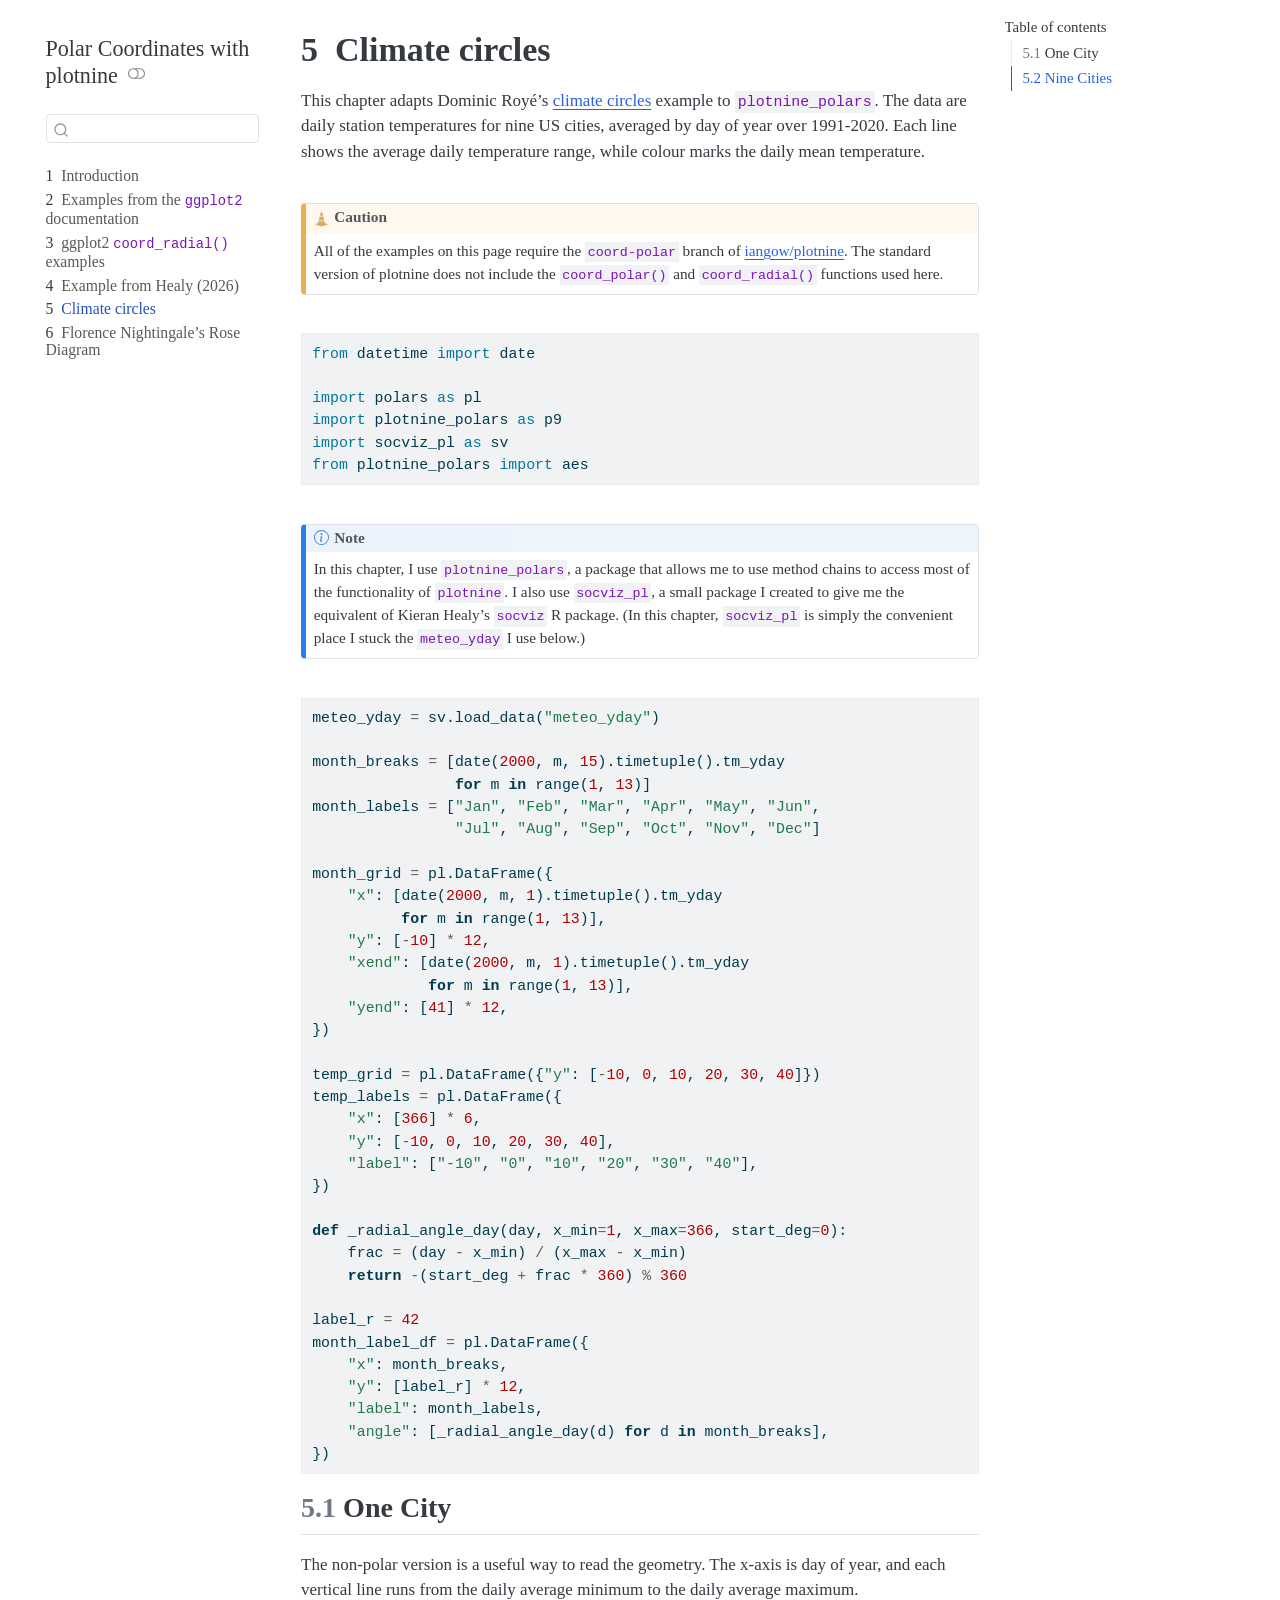
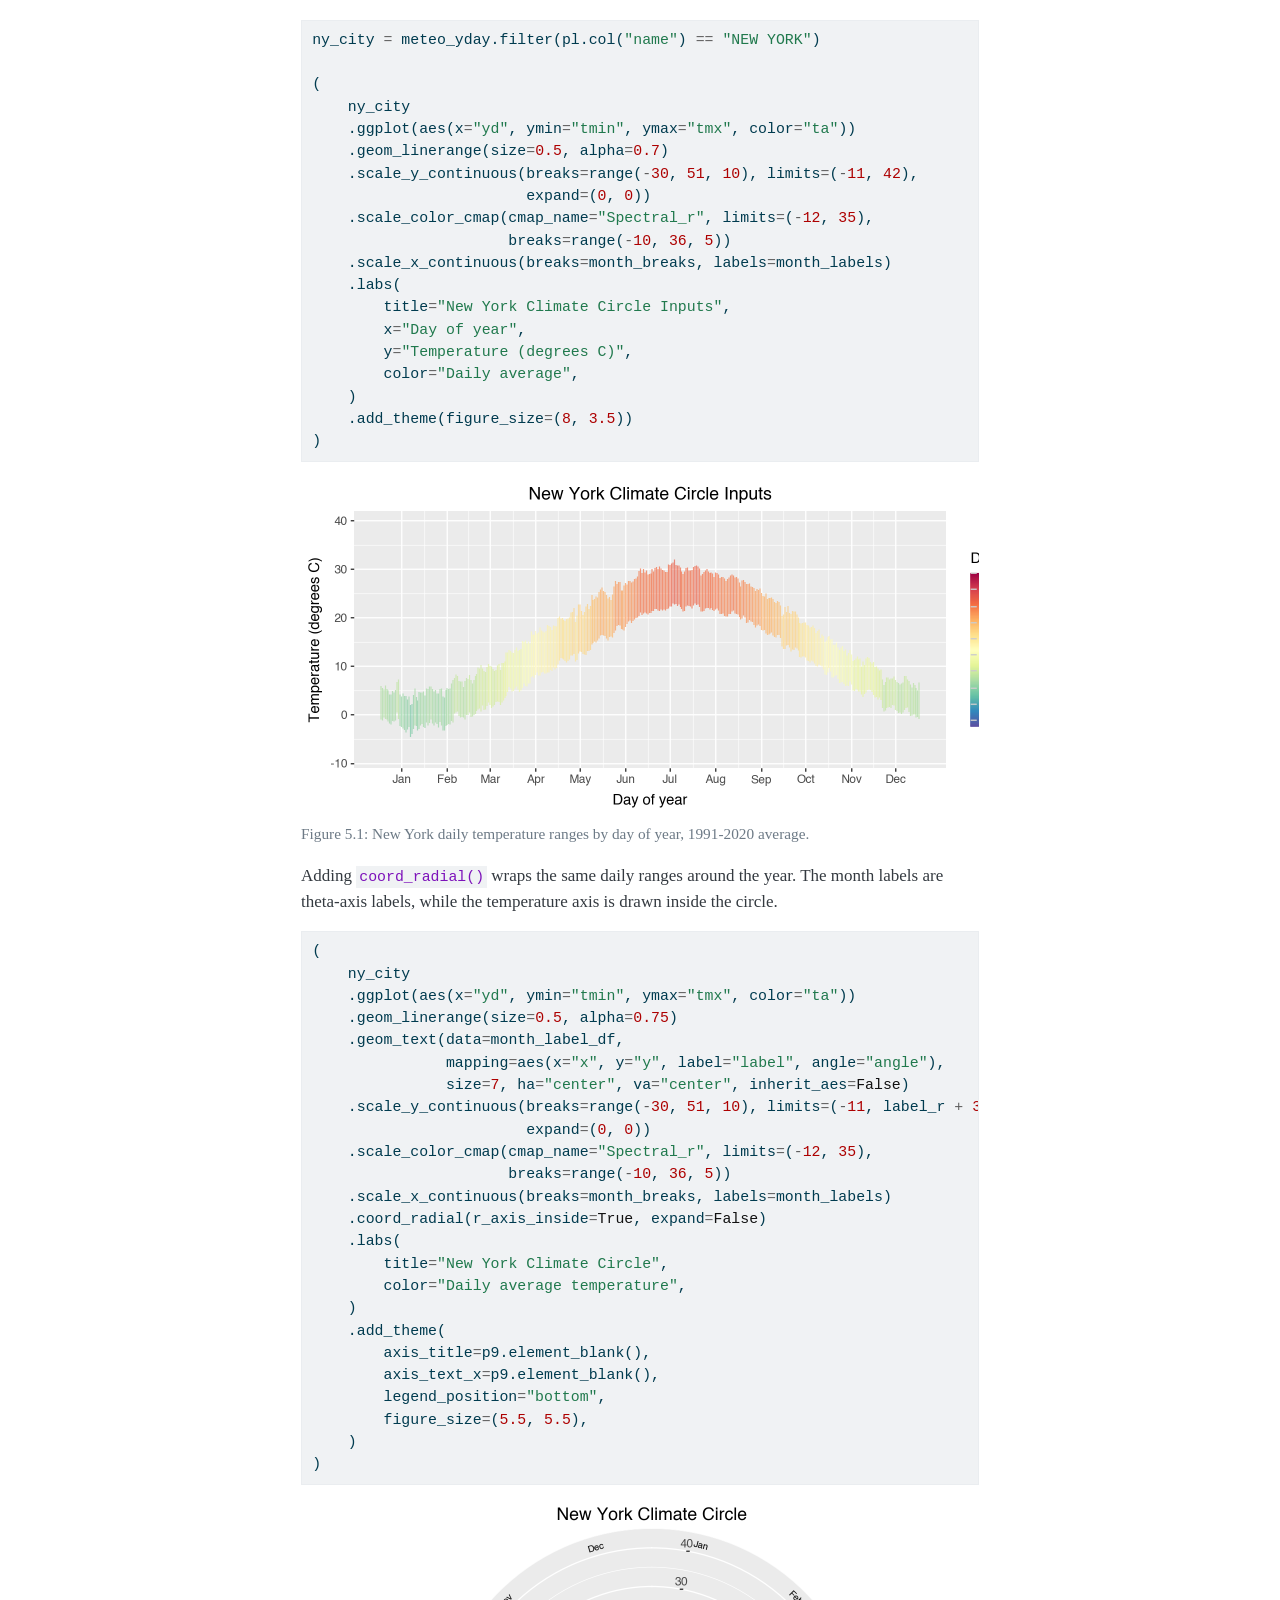
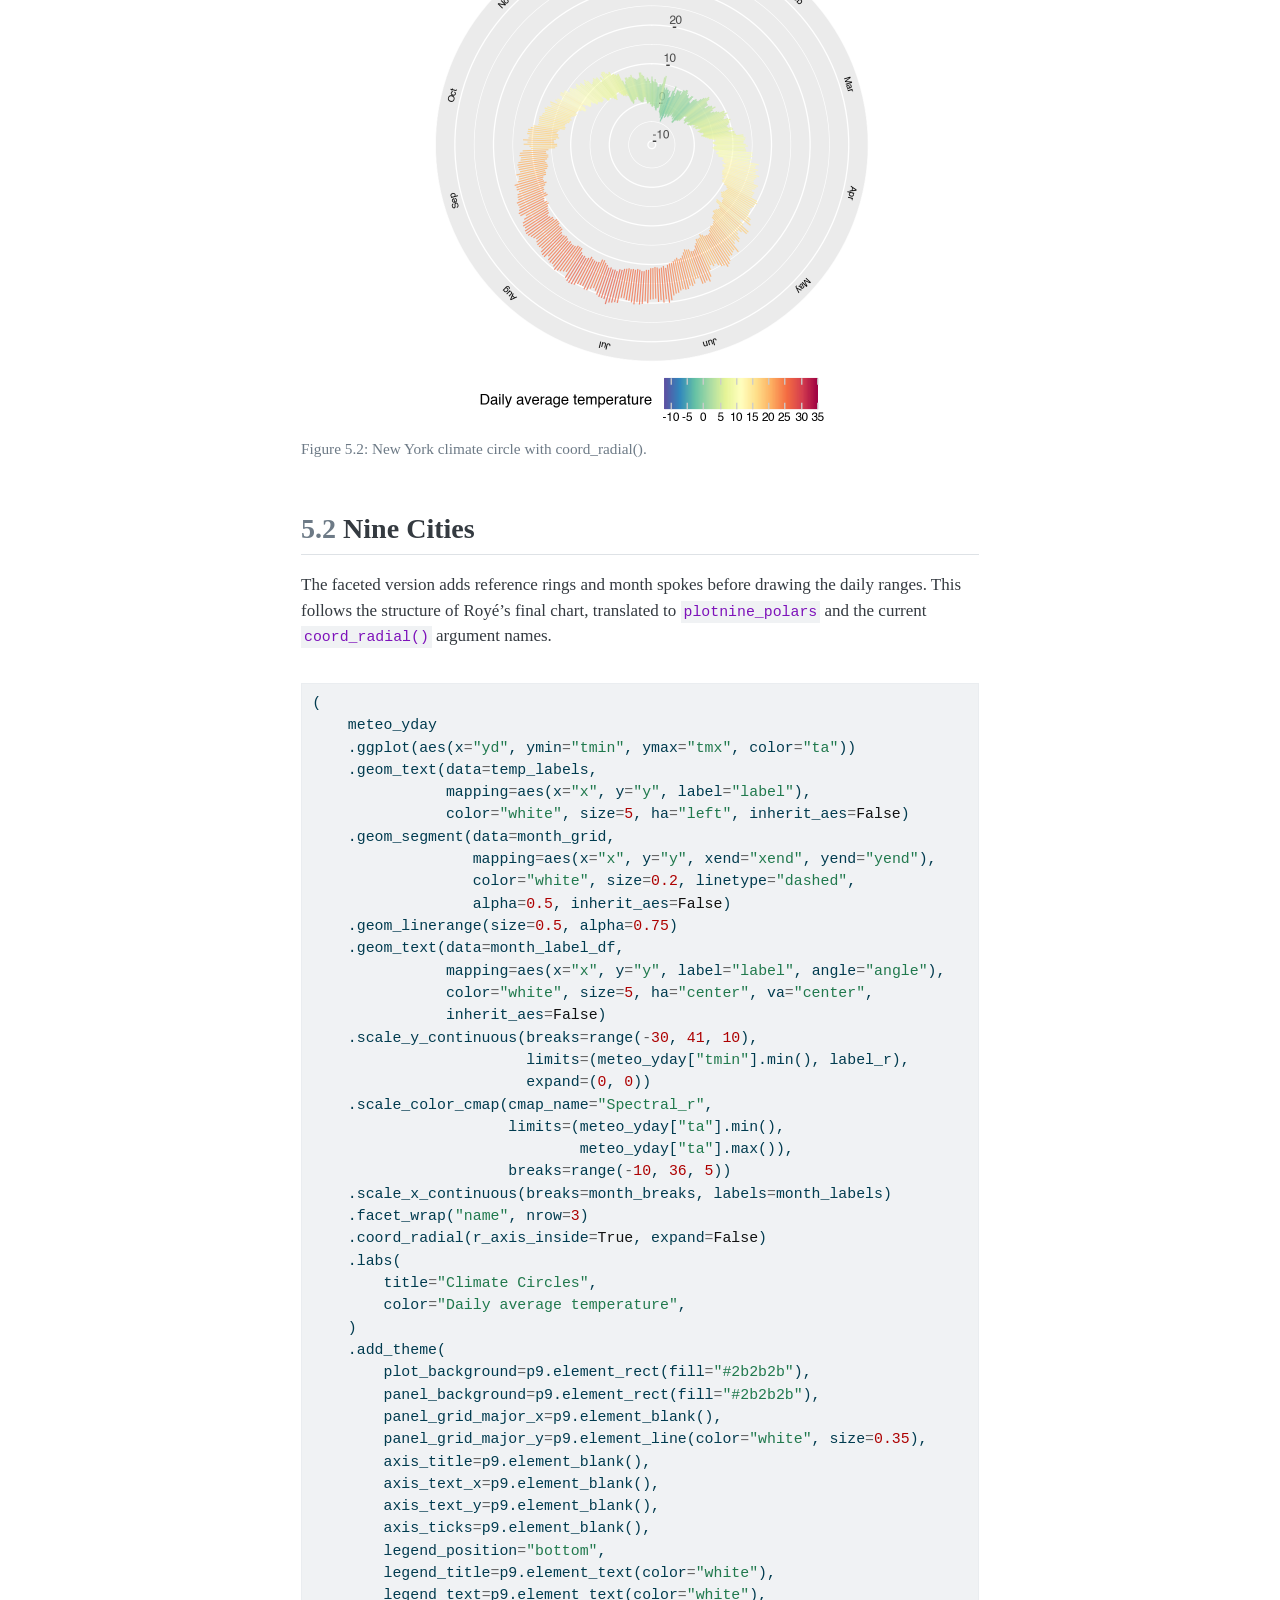
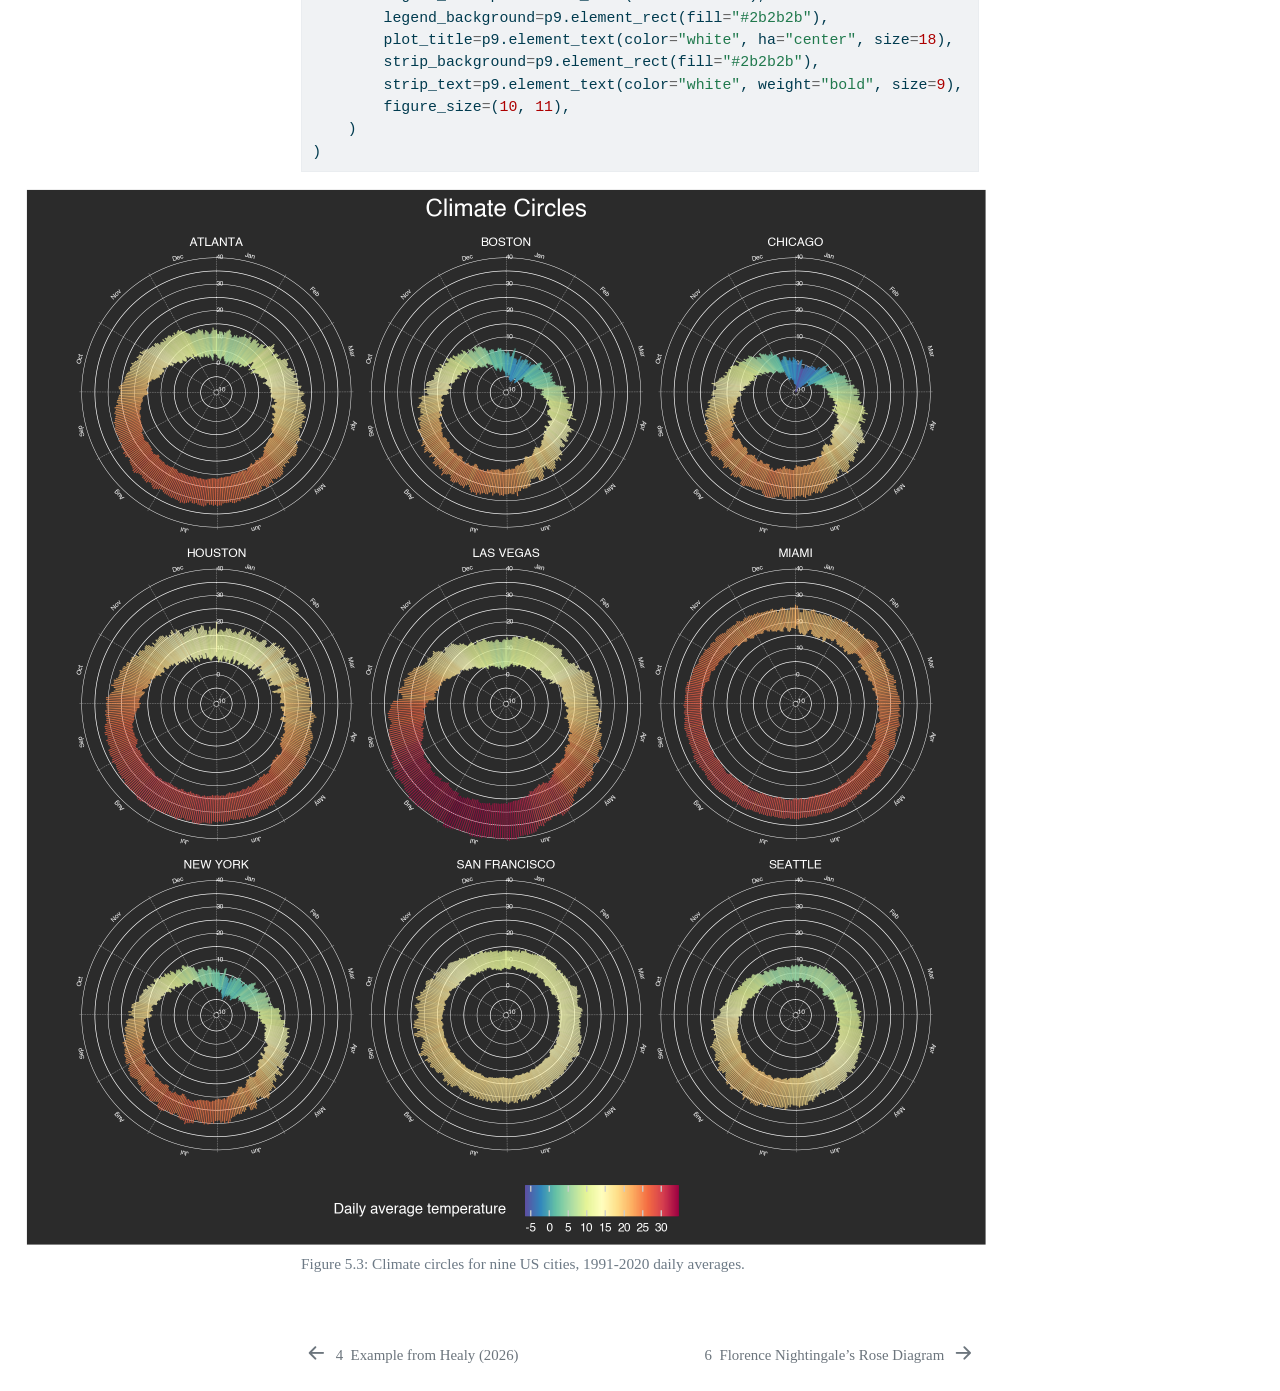
==== commit faa9c628: "Built site for gh-pages" ====
--- a/climate-circles.html
+++ b/climate-circles.html
@@ -58,26 +58,7 @@
 @media screen {
 pre > code.sourceCode > span > a:first-child::before { text-decoration: underline; }
 }
-/* CSS for citations */
-div.csl-bib-body { }
-div.csl-entry {
-  clear: both;
-}
-.hanging-indent div.csl-entry {
-  margin-left:2em;
-  text-indent:-2em;
-}
-div.csl-left-margin {
-  min-width:2em;
-  float:left;
-}
-div.csl-right-inline {
-  margin-left:2em;
-  padding-left:1em;
-}
-div.csl-indent {
-  margin-left: 2em;
-}</style>
+</style>
 
 
 <script src="site_libs/quarto-nav/quarto-nav.js"></script>
@@ -364,7 +345,7 @@
         <li class="sidebar-item">
   <div class="sidebar-item-container"> 
   <a href="./socviz-examples.html" class="sidebar-item-text sidebar-link">
- <span class="menu-text"><span class="chapter-number">4</span>&nbsp; <span class="chapter-title">Example from <span class="citation" data-cites="Healy2026">Healy (</span></span></span></a><a href="#ref-Healy2026" role="doc-biblioref">2026</a>)
+ <span class="menu-text"><span class="chapter-number">4</span>&nbsp; <span class="chapter-title">Example from Healy (2026)</span></span></a>
   </div>
 </li>
         <li class="sidebar-item">
@@ -631,11 +612,6 @@
 </div>
 
 
-<div id="refs" class="references csl-bib-body hanging-indent" role="list">
-<div id="ref-Healy2026" class="csl-entry" role="listitem">
-Healy, Kieran. 2026. <em>Data Visualization: A Practical Introduction</em>. 2nd ed. Princeton University Press. <a href="https://socviz.co/">https://socviz.co/</a>.
-</div>
-</div>
 </section>
 
 </main> <!-- /main -->
@@ -1054,9 +1030,9 @@
   </script>
 <nav class="page-navigation">
   <div class="nav-page nav-page-previous">
-      <a href="./socviz-examples.html" class="pagination-link" aria-label="Example from @Healy2026">
-        <i class="bi bi-arrow-left-short"></i> <span class="nav-page-text"><span class="chapter-number">4</span>&nbsp; <span class="chapter-title">Example from <span class="citation" data-cites="Healy2026">Healy (</span></span></span></a><a href="#ref-Healy2026" role="doc-biblioref">2026</a>)
-                
+      <a href="./socviz-examples.html" class="pagination-link" aria-label="Example from Healy (2026)">
+        <i class="bi bi-arrow-left-short"></i> <span class="nav-page-text"><span class="chapter-number">4</span>&nbsp; <span class="chapter-title">Example from Healy (2026)</span></span>
+      </a>          
   </div>
   <div class="nav-page nav-page-next">
       <a href="./nightingale.html" class="pagination-link" aria-label="Florence Nightingale's Rose Diagram">
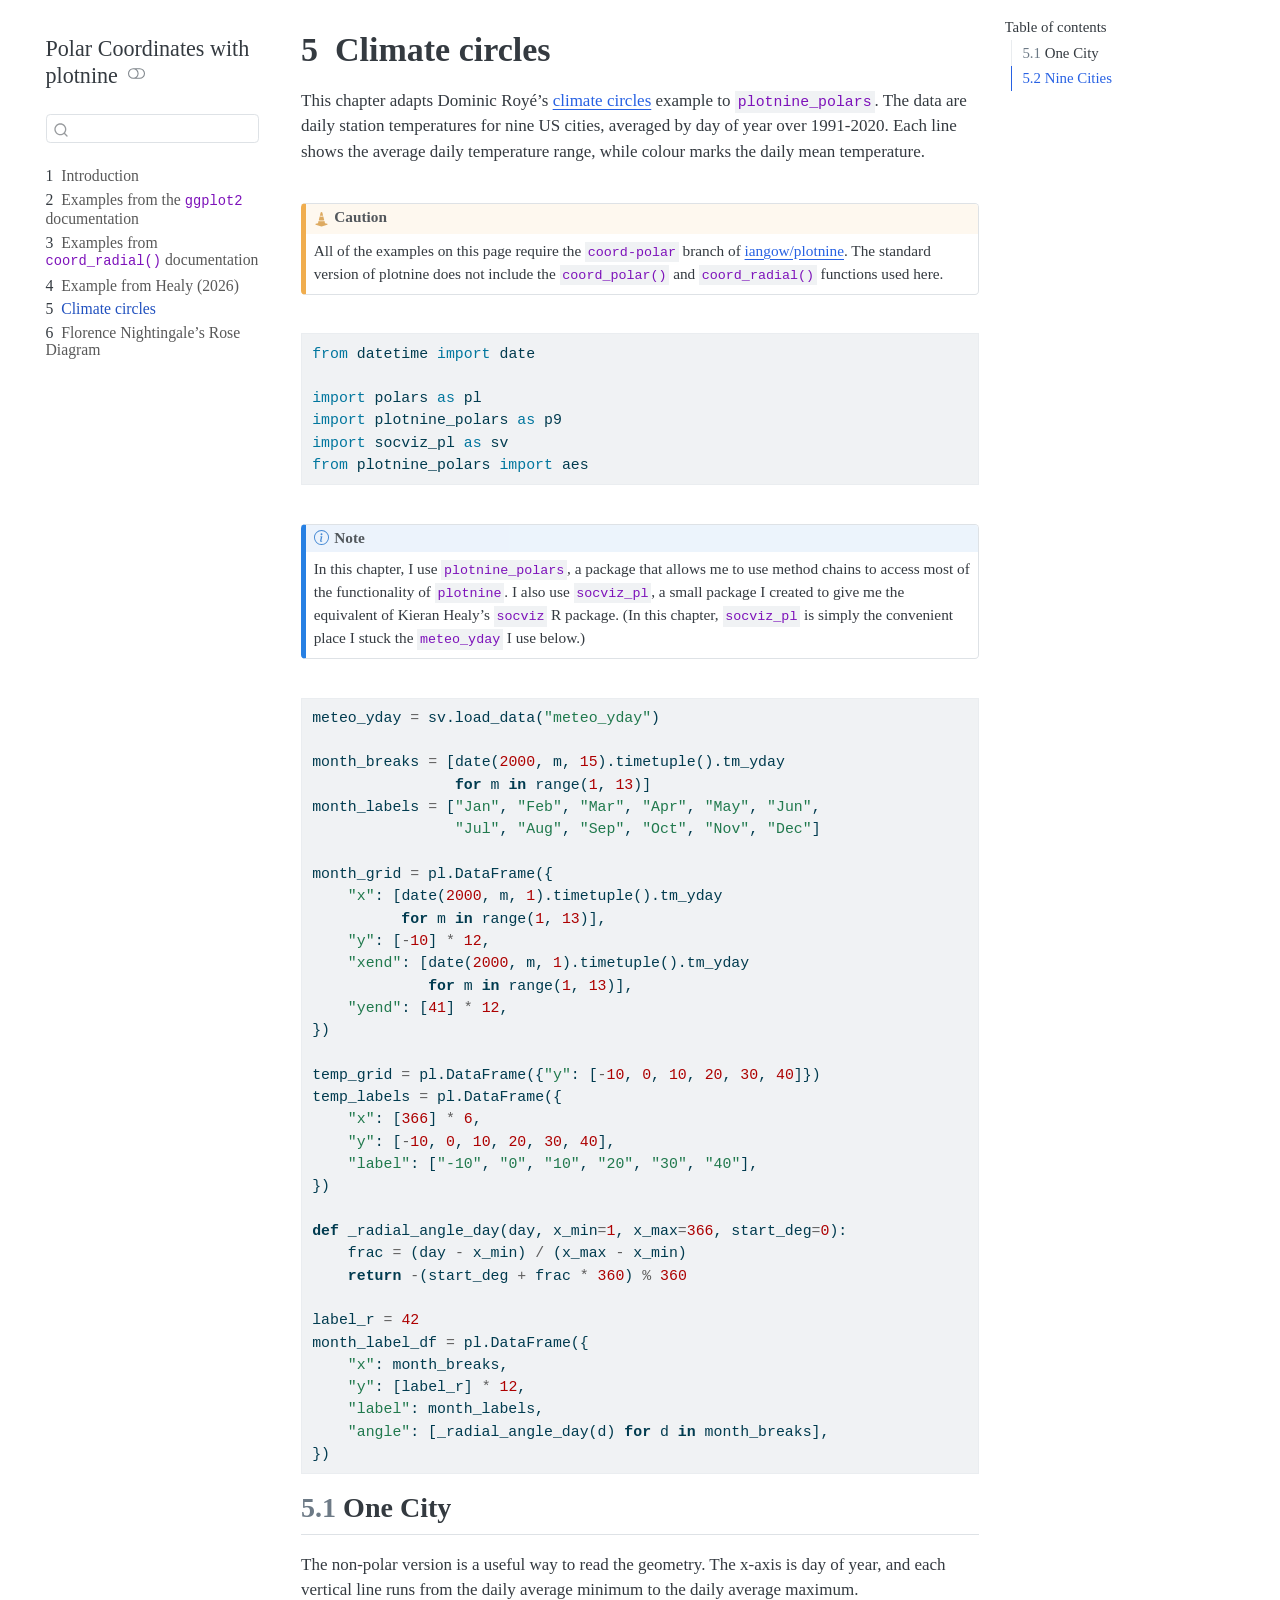
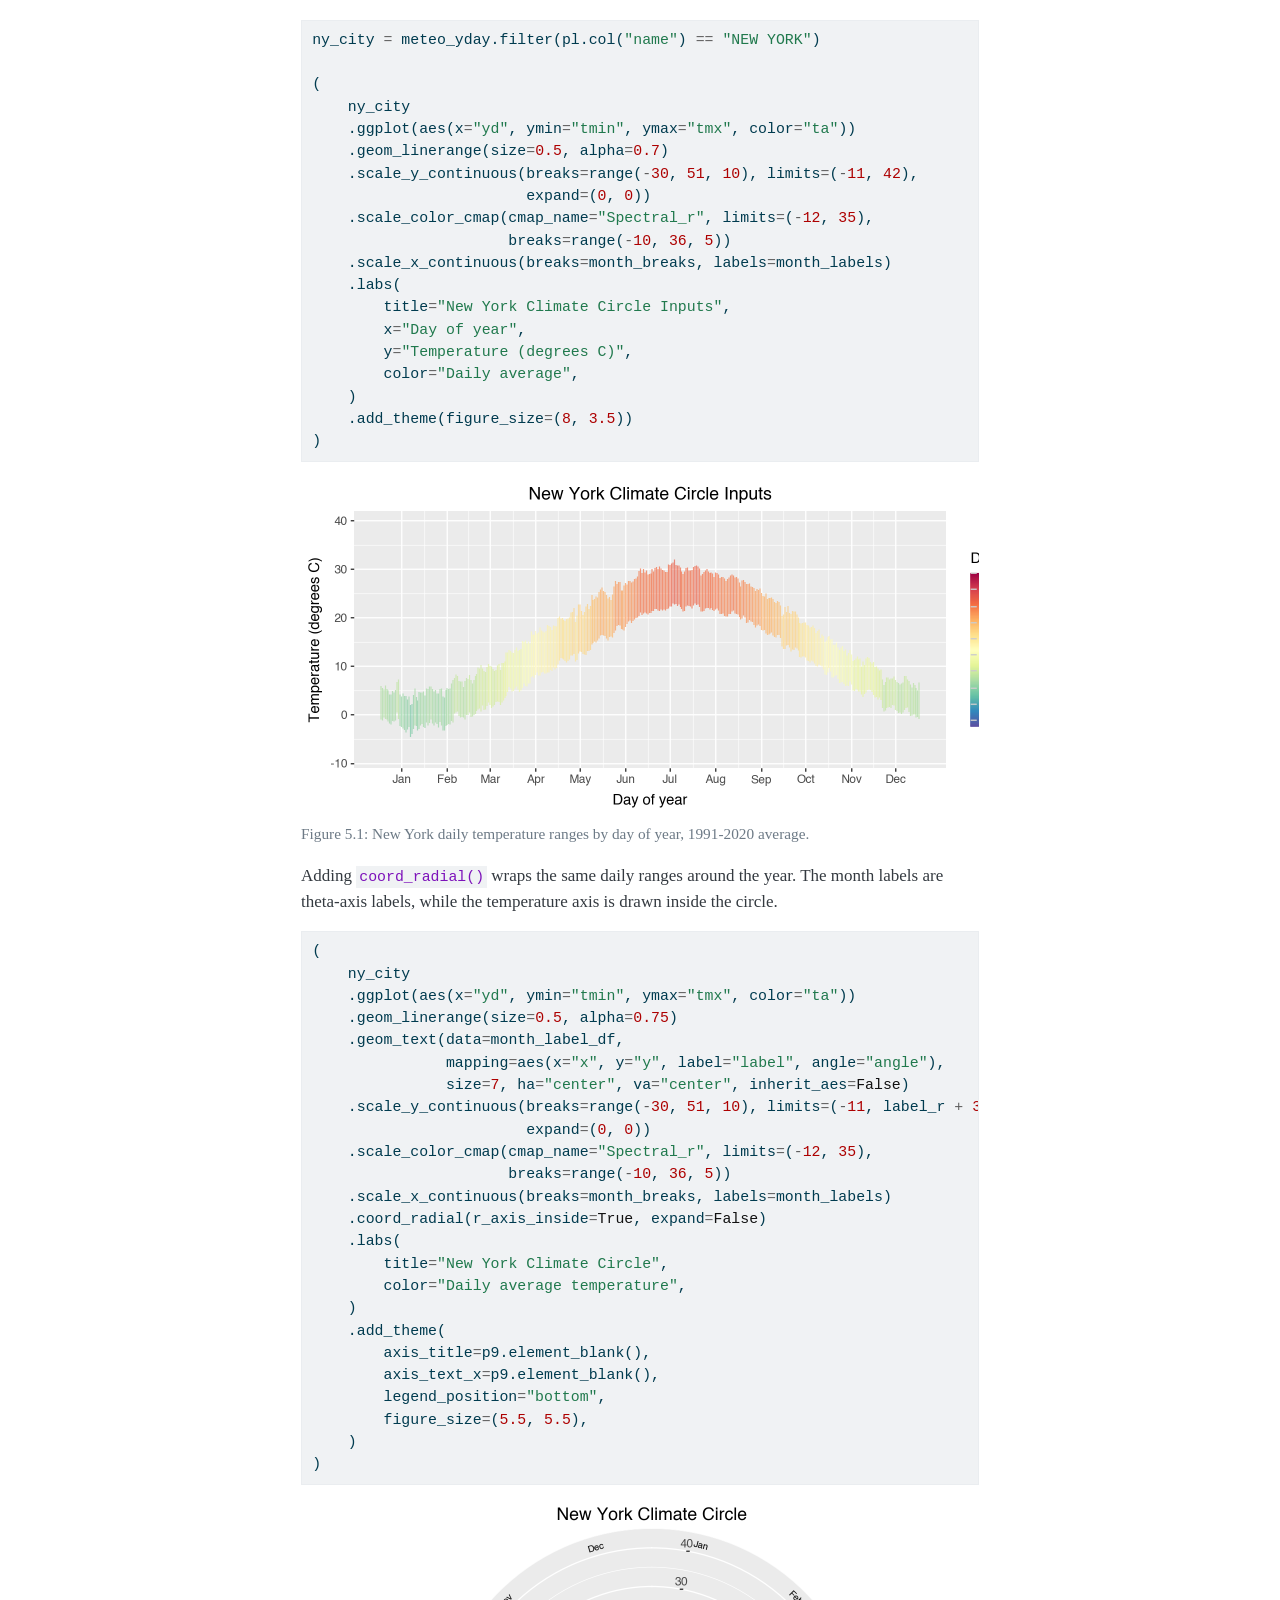
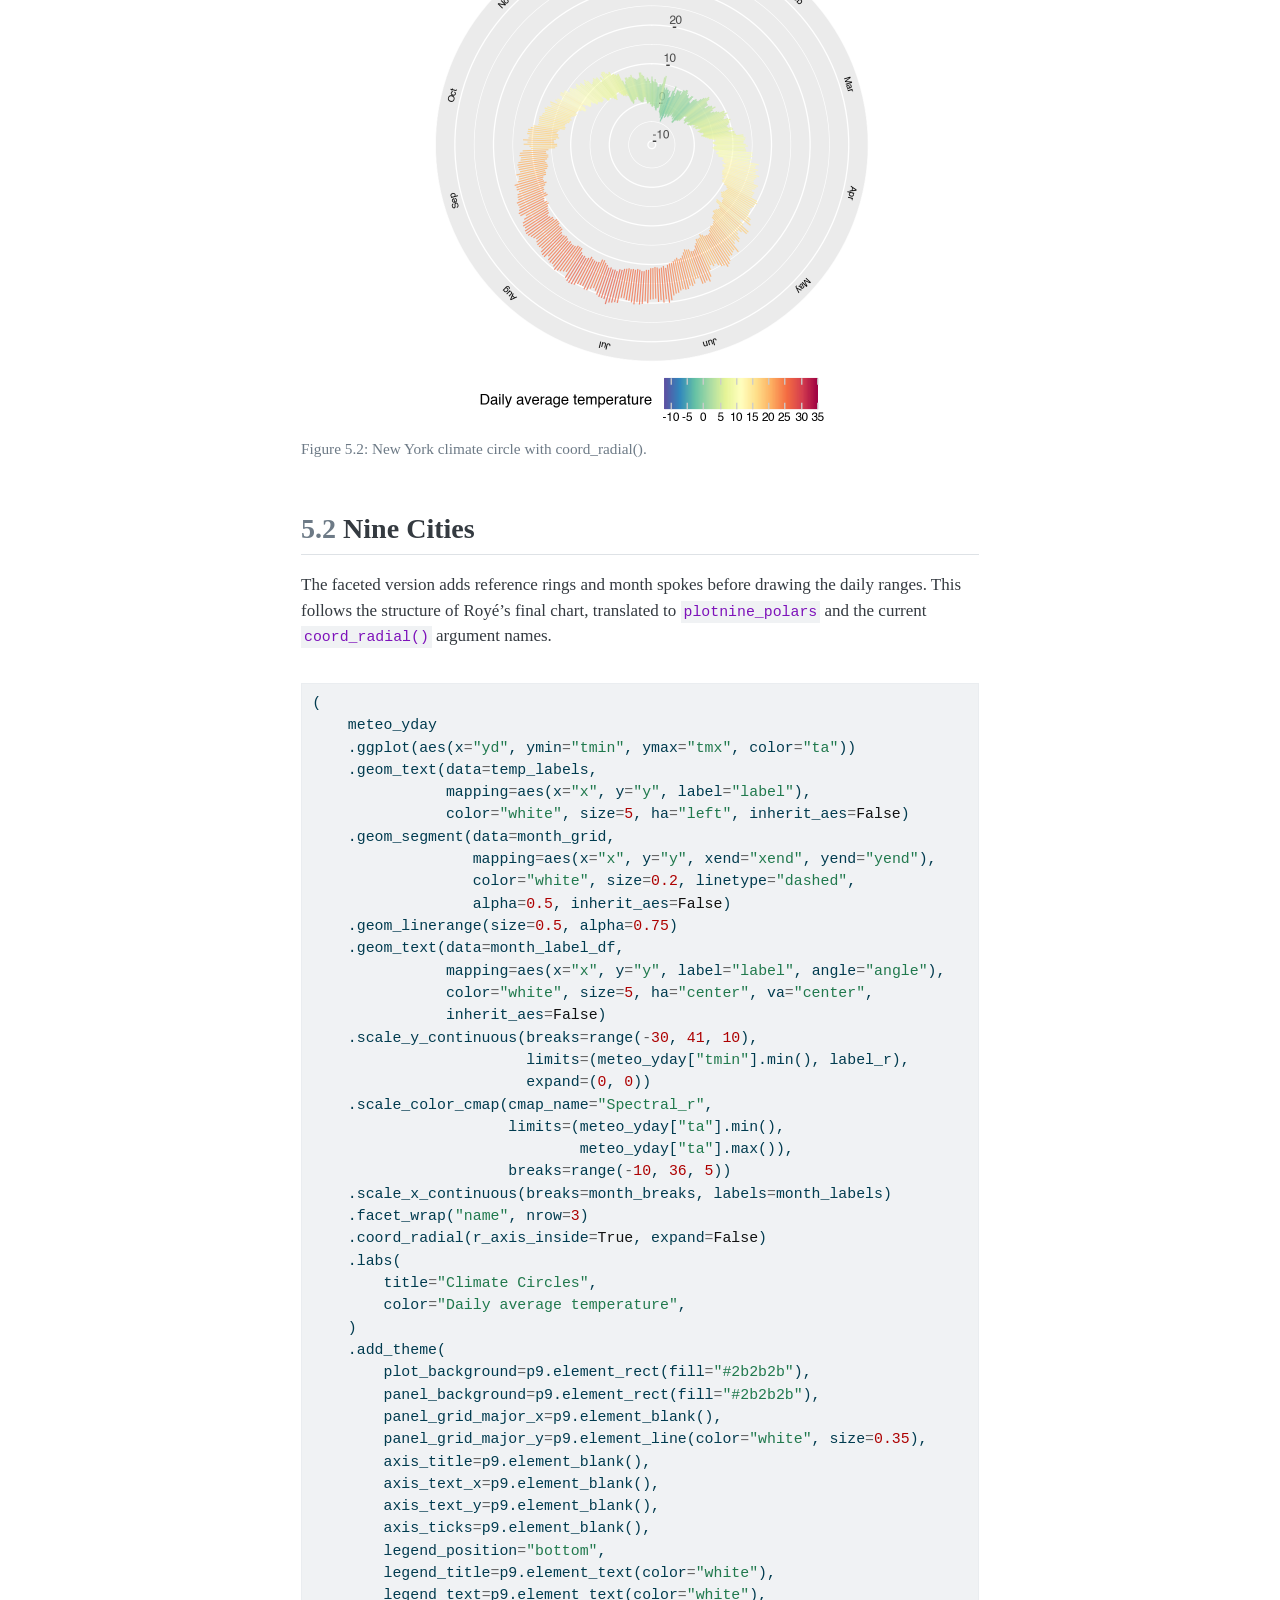
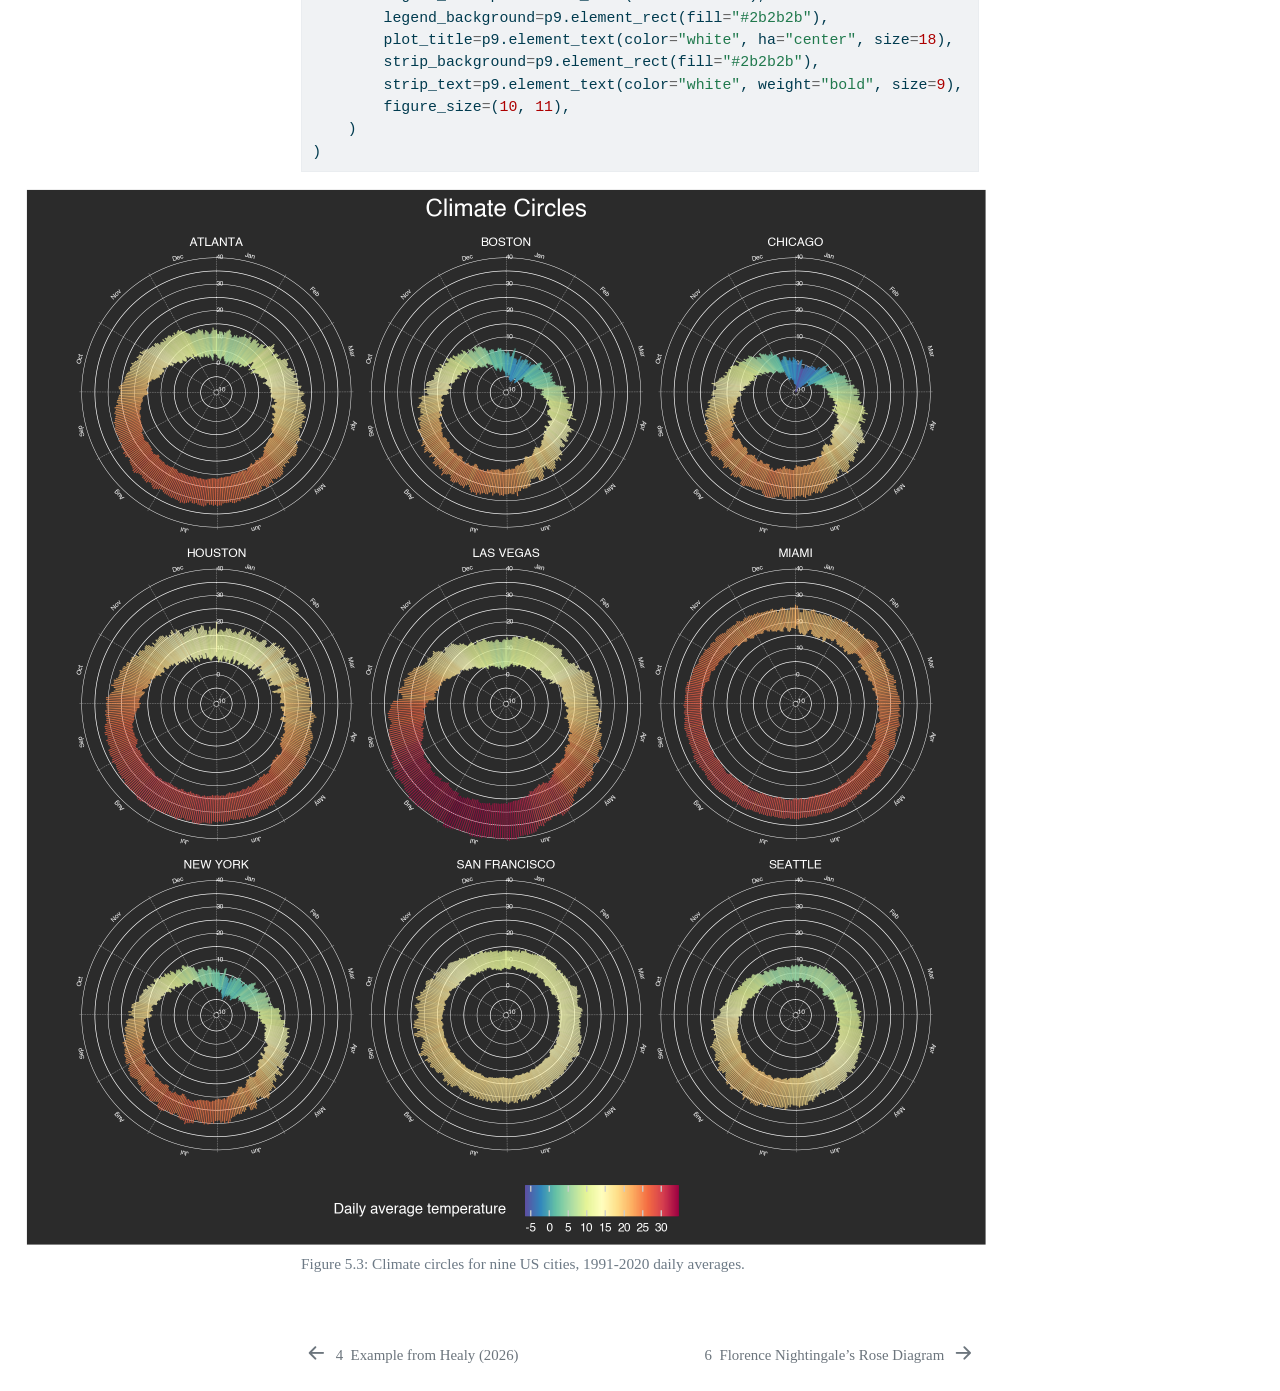
==== commit 2b20e35c: "Built site for gh-pages" ====
--- a/climate-circles.html
+++ b/climate-circles.html
@@ -339,7 +339,7 @@
         <li class="sidebar-item">
   <div class="sidebar-item-container"> 
   <a href="./coord-radial-examples.html" class="sidebar-item-text sidebar-link">
- <span class="menu-text"><span class="chapter-number">3</span>&nbsp; <span class="chapter-title">ggplot2 <code>coord_radial()</code> examples</span></span></a>
+ <span class="menu-text"><span class="chapter-number">3</span>&nbsp; <span class="chapter-title">Examples from <code>coord_radial()</code> documentation</span></span></a>
   </div>
 </li>
         <li class="sidebar-item">
@@ -381,7 +381,7 @@
 
 <header id="title-block-header" class="quarto-title-block default">
 <div class="quarto-title">
-<h1 class="title"><span class="chapter-number">5</span>&nbsp; <span class="chapter-title">Climate circles</span></h1>
+<h1 class="title"><span id="sec-climate" class="quarto-section-identifier"><span class="chapter-number">5</span>&nbsp; <span class="chapter-title">Climate circles</span></span></h1>
 </div>
 
 
@@ -412,7 +412,7 @@
 <p>All of the examples on this page require the <code>coord-polar</code> branch of <a href="https://github.com/iangow/plotnine/tree/coord-polar">iangow/plotnine</a>. The standard version of plotnine does not include the <code>coord_polar()</code> and <code>coord_radial()</code> functions used here.</p>
 </div>
 </div>
-<div id="a1b20501" class="cell" data-execution_count="1">
+<div id="1d5a908e" class="cell" data-execution_count="1">
 <div class="code-copy-outer-scaffold"><div class="sourceCode cell-code" id="cb1"><pre class="sourceCode python code-with-copy"><code class="sourceCode python"><span id="cb1-1"><a href="#cb1-1" aria-hidden="true" tabindex="-1"></a><span class="im">from</span> datetime <span class="im">import</span> date</span>
 <span id="cb1-2"><a href="#cb1-2" aria-hidden="true" tabindex="-1"></a></span>
 <span id="cb1-3"><a href="#cb1-3" aria-hidden="true" tabindex="-1"></a><span class="im">import</span> polars <span class="im">as</span> pl</span>
@@ -433,7 +433,7 @@
 <p>In this chapter, I use <code>plotnine_polars</code>, a package that allows me to use method chains to access most of the functionality of <code>plotnine</code>. I also use <code>socviz_pl</code>, a small package I created to give me the equivalent of Kieran Healy’s <code>socviz</code> R package. (In this chapter, <code>socviz_pl</code> is simply the convenient place I stuck the <code>meteo_yday</code> I use below.)</p>
 </div>
 </div>
-<div id="54c1a2a9" class="cell" data-execution_count="2">
+<div id="b2a10963" class="cell" data-execution_count="2">
 <div class="code-copy-outer-scaffold"><div class="sourceCode cell-code" id="cb2"><pre class="sourceCode python code-with-copy"><code class="sourceCode python"><span id="cb2-1"><a href="#cb2-1" aria-hidden="true" tabindex="-1"></a>meteo_yday <span class="op">=</span> sv.load_data(<span class="st">"meteo_yday"</span>)</span>
 <span id="cb2-2"><a href="#cb2-2" aria-hidden="true" tabindex="-1"></a></span>
 <span id="cb2-3"><a href="#cb2-3" aria-hidden="true" tabindex="-1"></a>month_breaks <span class="op">=</span> [date(<span class="dv">2000</span>, m, <span class="dv">15</span>).timetuple().tm_yday </span>
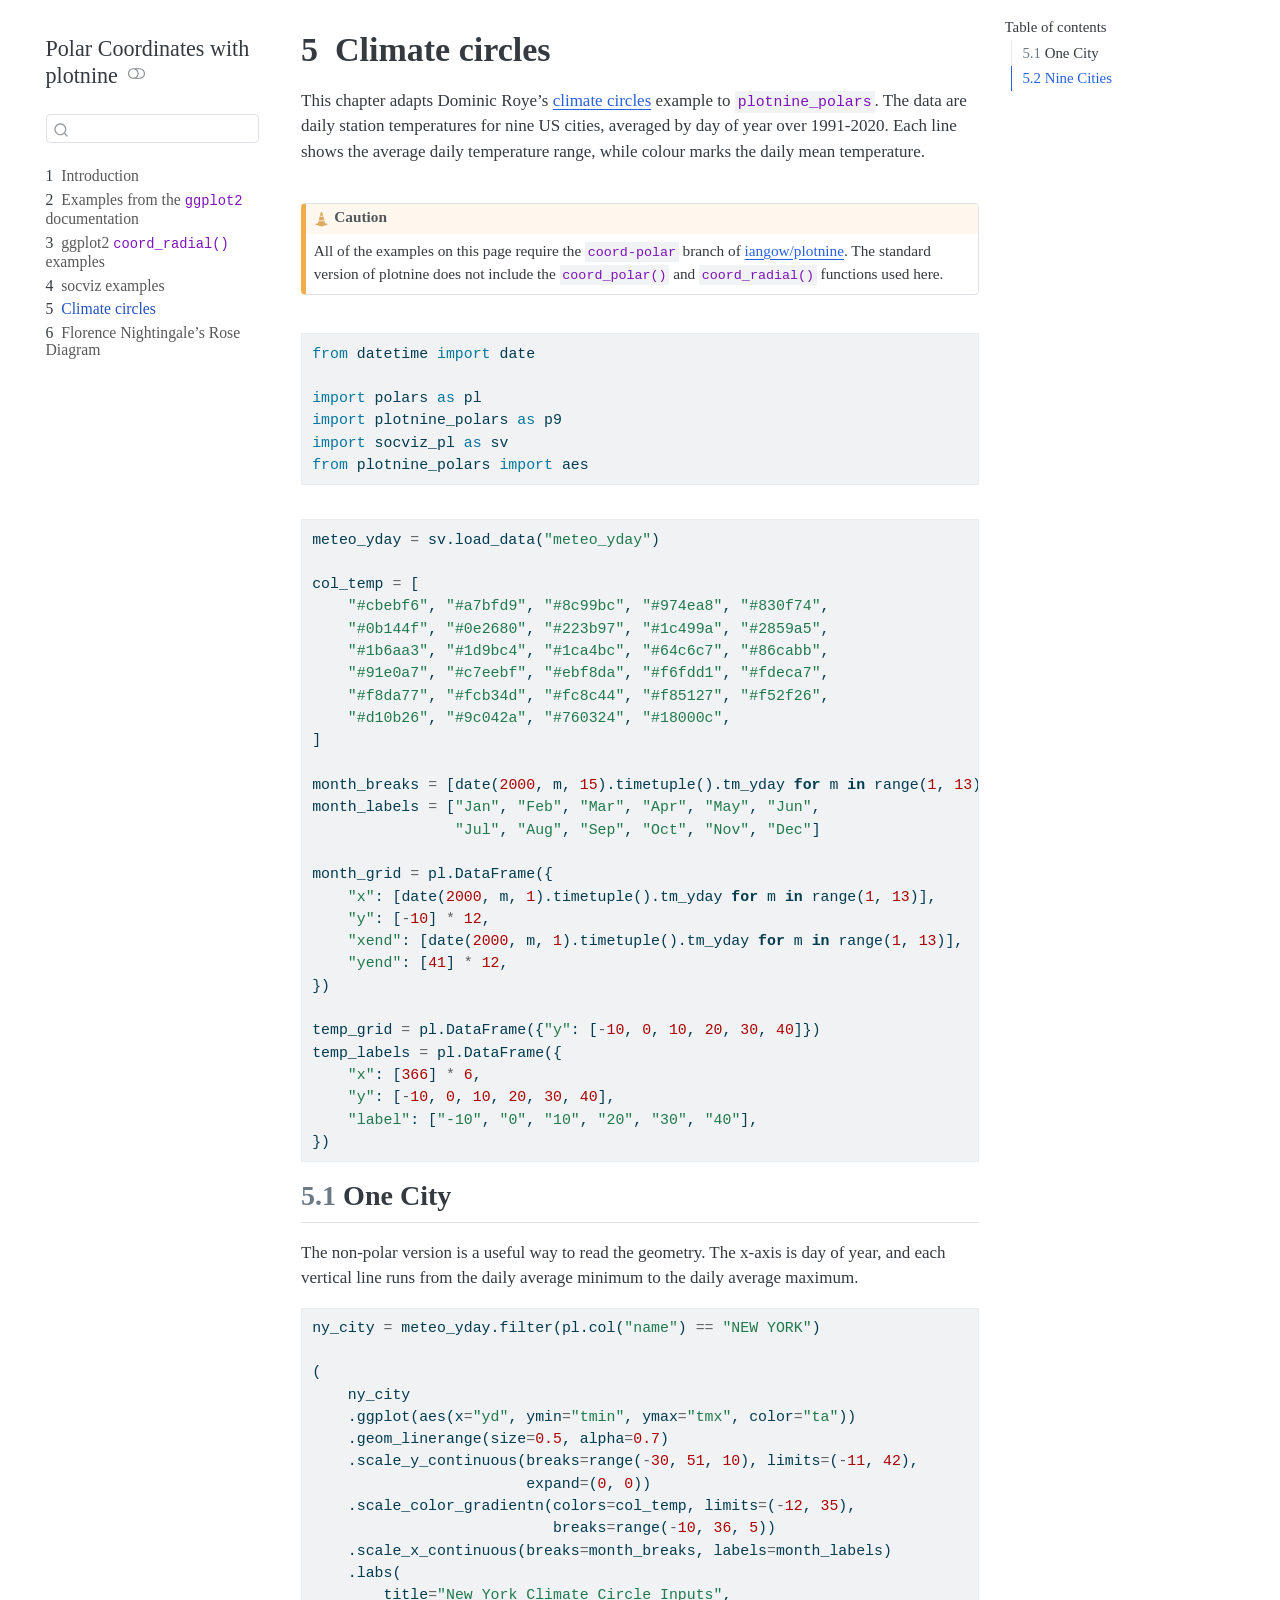
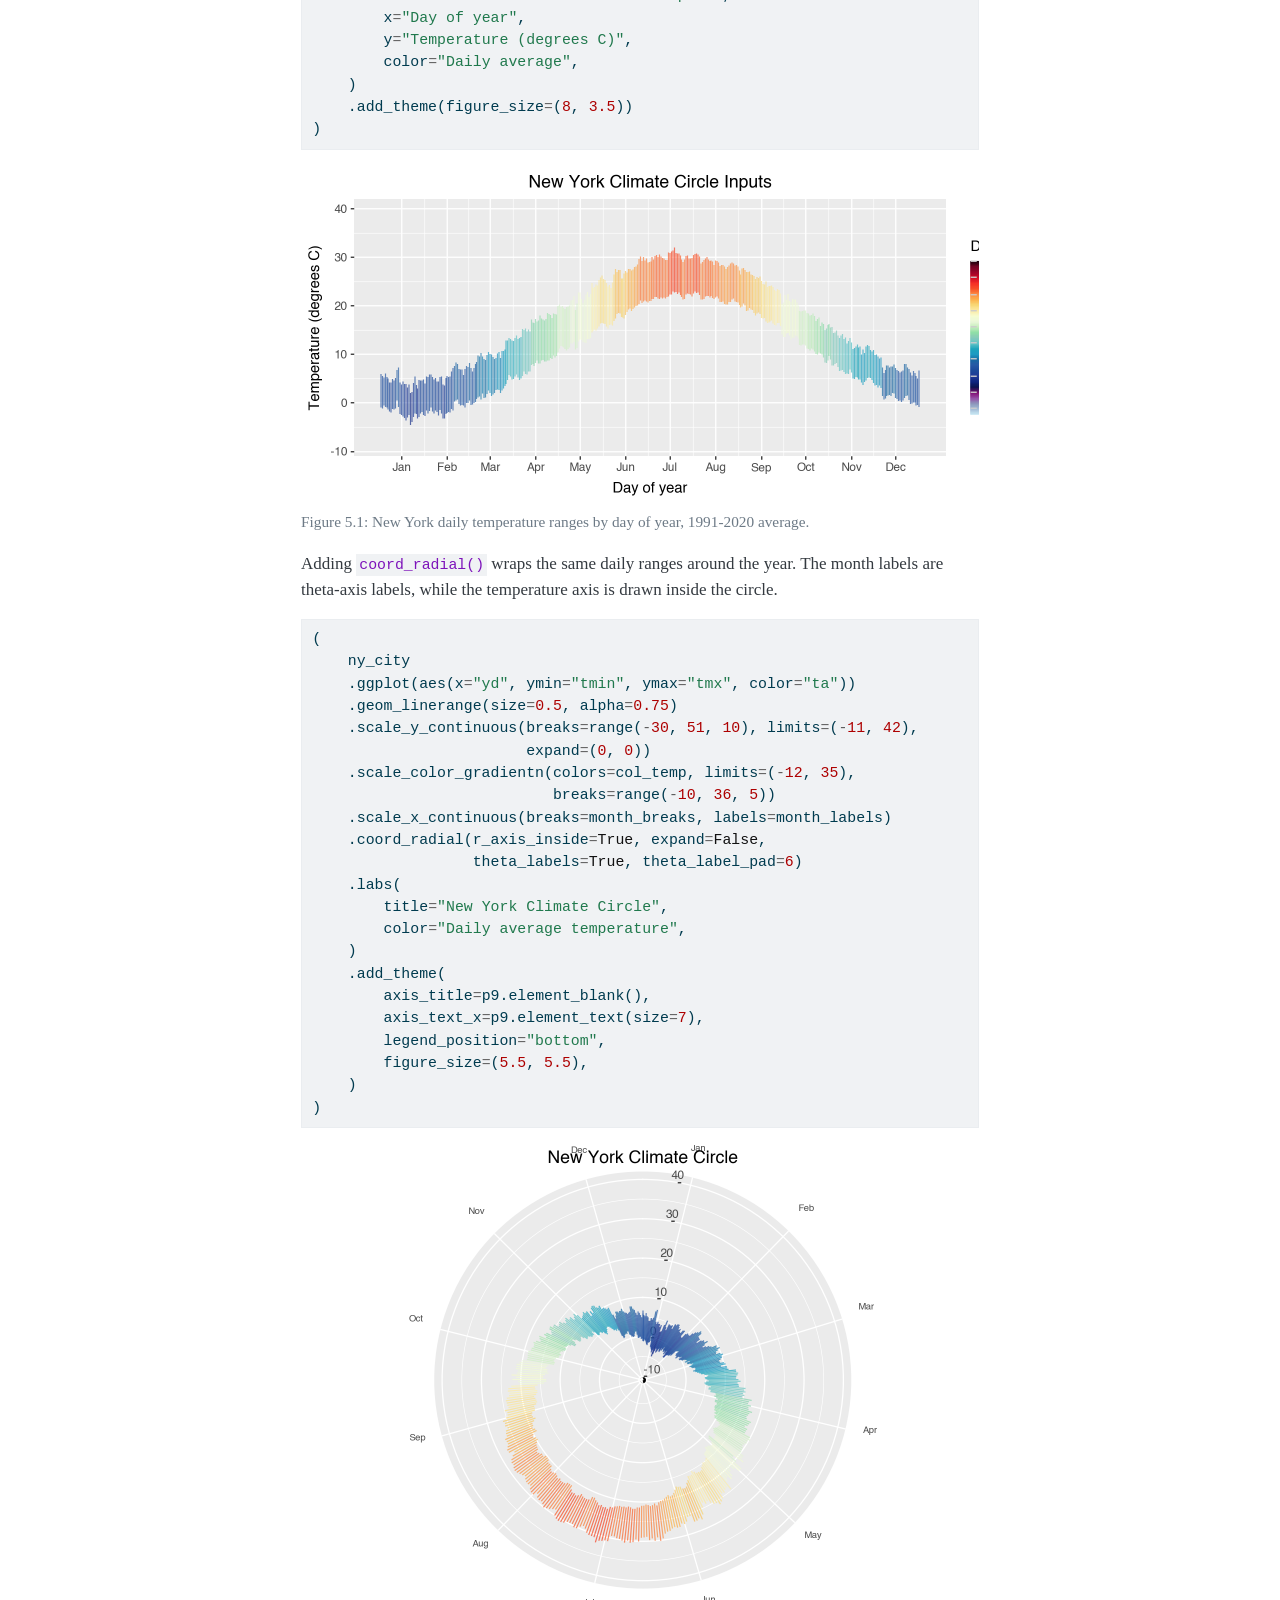
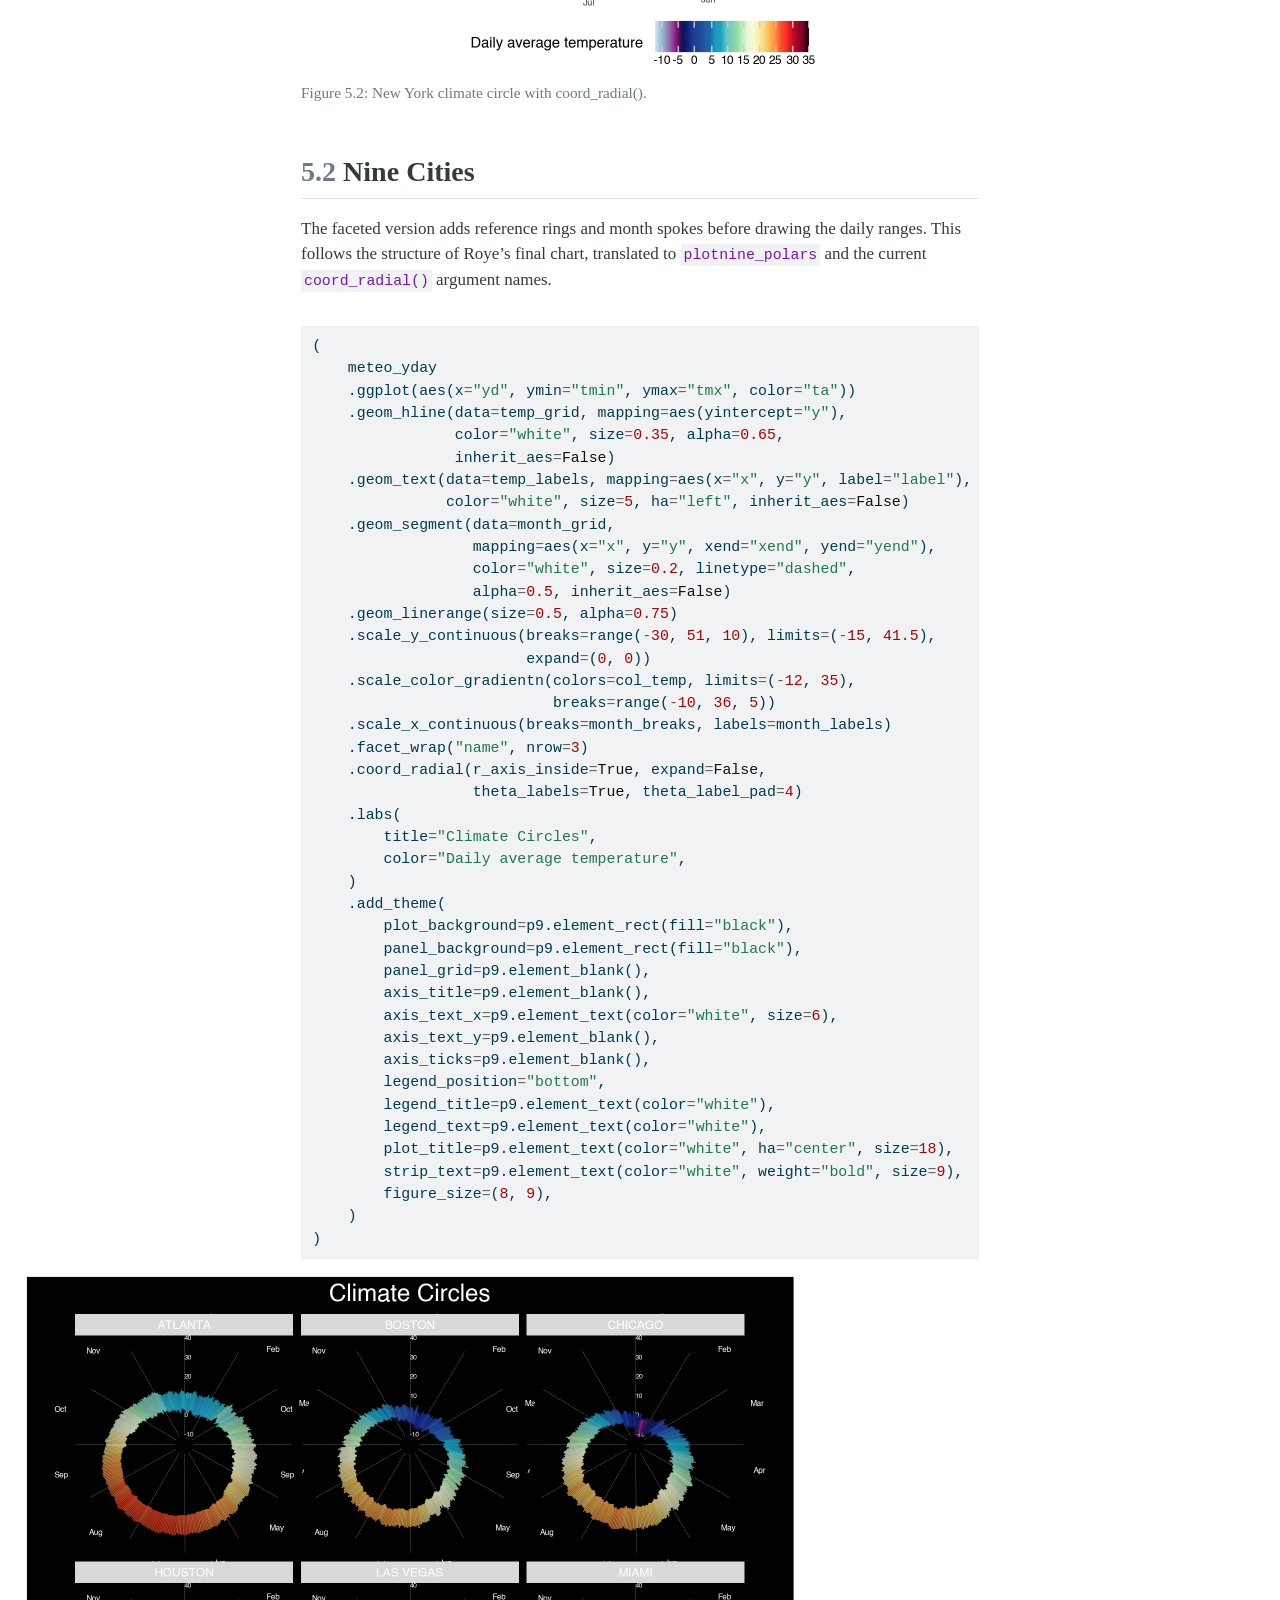
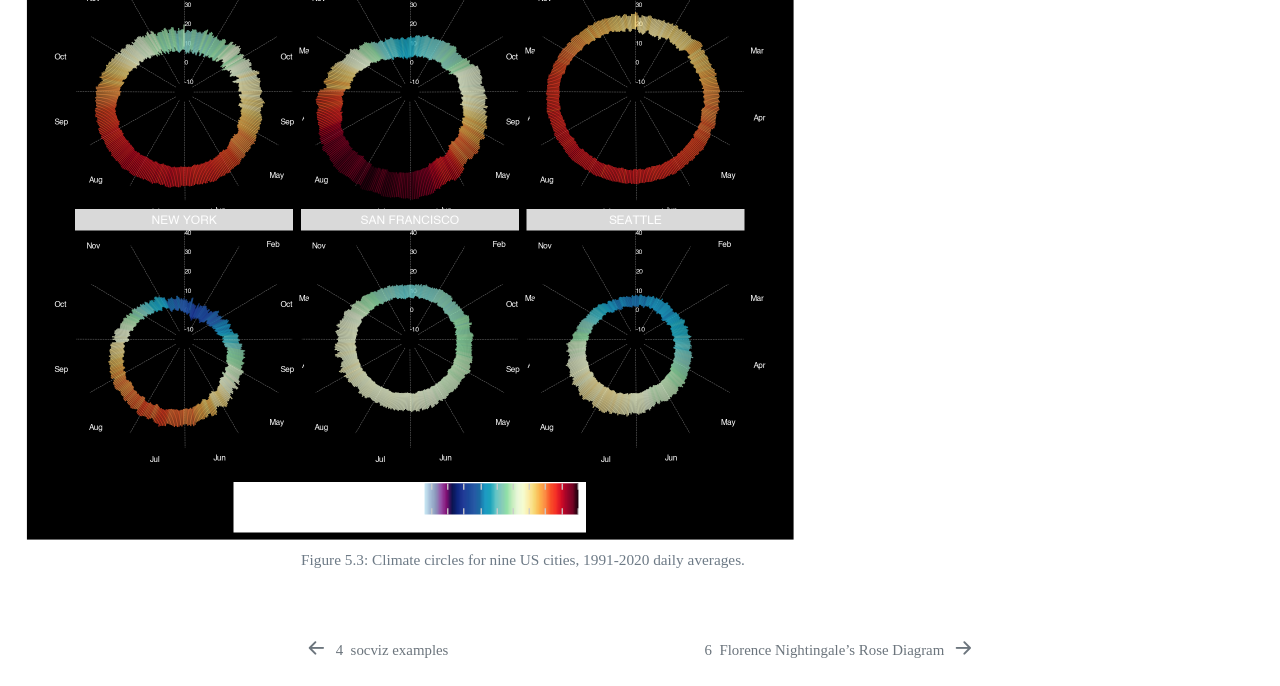
==== commit 5a39e8f4: "Built site for gh-pages" ====
--- a/climate-circles.html
+++ b/climate-circles.html
@@ -2,7 +2,7 @@
 <html xmlns="http://www.w3.org/1999/xhtml" lang="en" xml:lang="en"><head>
 
 <meta charset="utf-8">
-<meta name="generator" content="quarto-1.9.35">
+<meta name="generator" content="quarto-1.9.36">
 
 <meta name="viewport" content="width=device-width, initial-scale=1.0, user-scalable=yes">
 
@@ -76,9 +76,9 @@
 <script src="site_libs/quarto-html/tippy.umd.min.js"></script>
 <script src="site_libs/quarto-html/anchor.min.js"></script>
 <link href="site_libs/quarto-html/tippy.css" rel="stylesheet">
-<link href="site_libs/quarto-html/quarto-syntax-highlighting-46f66b053e56abd73bb6e954d61a315b.css" rel="stylesheet" class="quarto-color-scheme" id="quarto-text-highlighting-styles">
-<link href="site_libs/quarto-html/quarto-syntax-highlighting-dark-22b4aaf4c2978829df3684e8f2c068db.css" rel="stylesheet" class="quarto-color-scheme quarto-color-alternate" id="quarto-text-highlighting-styles">
-<link href="site_libs/quarto-html/quarto-syntax-highlighting-46f66b053e56abd73bb6e954d61a315b.css" rel="stylesheet" class="quarto-color-scheme-extra" id="quarto-text-highlighting-styles">
+<link href="site_libs/quarto-html/quarto-syntax-highlighting-845c23b38eaddc0f92fda52bfe77a8c8.css" rel="stylesheet" class="quarto-color-scheme" id="quarto-text-highlighting-styles">
+<link href="site_libs/quarto-html/quarto-syntax-highlighting-dark-f418161beb48e0141c760e455f12af2c.css" rel="stylesheet" class="quarto-color-scheme quarto-color-alternate" id="quarto-text-highlighting-styles">
+<link href="site_libs/quarto-html/quarto-syntax-highlighting-845c23b38eaddc0f92fda52bfe77a8c8.css" rel="stylesheet" class="quarto-color-scheme-extra" id="quarto-text-highlighting-styles">
 <script src="site_libs/bootstrap/bootstrap.min.js"></script>
 <link href="site_libs/bootstrap/bootstrap-icons.css" rel="stylesheet">
 <link href="site_libs/bootstrap/bootstrap-c0f9e757bd1bbe5faf3da83a888945c0.min.css" rel="stylesheet" append-hash="true" class="quarto-color-scheme" id="quarto-bootstrap" data-mode="light">
@@ -339,13 +339,13 @@
         <li class="sidebar-item">
   <div class="sidebar-item-container"> 
   <a href="./coord-radial-examples.html" class="sidebar-item-text sidebar-link">
- <span class="menu-text"><span class="chapter-number">3</span>&nbsp; <span class="chapter-title">Examples from <code>coord_radial()</code> documentation</span></span></a>
+ <span class="menu-text"><span class="chapter-number">3</span>&nbsp; <span class="chapter-title">ggplot2 <code>coord_radial()</code> examples</span></span></a>
   </div>
 </li>
         <li class="sidebar-item">
   <div class="sidebar-item-container"> 
   <a href="./socviz-examples.html" class="sidebar-item-text sidebar-link">
- <span class="menu-text"><span class="chapter-number">4</span>&nbsp; <span class="chapter-title">Example from Healy (2026)</span></span></a>
+ <span class="menu-text"><span class="chapter-number">4</span>&nbsp; <span class="chapter-title">socviz examples</span></span></a>
   </div>
 </li>
         <li class="sidebar-item">
@@ -381,7 +381,7 @@
 
 <header id="title-block-header" class="quarto-title-block default">
 <div class="quarto-title">
-<h1 class="title"><span id="sec-climate" class="quarto-section-identifier"><span class="chapter-number">5</span>&nbsp; <span class="chapter-title">Climate circles</span></span></h1>
+<h1 class="title"><span class="chapter-number">5</span>&nbsp; <span class="chapter-title">Climate circles</span></h1>
 </div>
 
 
@@ -398,7 +398,7 @@
 </header>
 
 
-<p>This chapter adapts Dominic Royé’s <a href="https://dominicroye.github.io/blog/climate-circles/">climate circles</a> example to <code>plotnine_polars</code>. The data are daily station temperatures for nine US cities, averaged by day of year over 1991-2020. Each line shows the average daily temperature range, while colour marks the daily mean temperature.</p>
+<p>This chapter adapts Dominic Roye’s <a href="https://dominicroye.github.io/blog/climate-circles/">climate circles</a> example to <code>plotnine_polars</code>. The data are daily station temperatures for nine US cities, averaged by day of year over 1991-2020. Each line shows the average daily temperature range, while colour marks the daily mean temperature.</p>
 <div class="callout callout-style-default callout-caution callout-titled">
 <div class="callout-header d-flex align-content-center">
 <div class="callout-icon-container">
@@ -412,7 +412,7 @@
 <p>All of the examples on this page require the <code>coord-polar</code> branch of <a href="https://github.com/iangow/plotnine/tree/coord-polar">iangow/plotnine</a>. The standard version of plotnine does not include the <code>coord_polar()</code> and <code>coord_radial()</code> functions used here.</p>
 </div>
 </div>
-<div id="1d5a908e" class="cell" data-execution_count="1">
+<div id="3a5a0c4a" class="cell" data-execution_count="1">
 <div class="code-copy-outer-scaffold"><div class="sourceCode cell-code" id="cb1"><pre class="sourceCode python code-with-copy"><code class="sourceCode python"><span id="cb1-1"><a href="#cb1-1" aria-hidden="true" tabindex="-1"></a><span class="im">from</span> datetime <span class="im">import</span> date</span>
 <span id="cb1-2"><a href="#cb1-2" aria-hidden="true" tabindex="-1"></a></span>
 <span id="cb1-3"><a href="#cb1-3" aria-hidden="true" tabindex="-1"></a><span class="im">import</span> polars <span class="im">as</span> pl</span>
@@ -420,54 +420,35 @@
 <span id="cb1-5"><a href="#cb1-5" aria-hidden="true" tabindex="-1"></a><span class="im">import</span> socviz_pl <span class="im">as</span> sv</span>
 <span id="cb1-6"><a href="#cb1-6" aria-hidden="true" tabindex="-1"></a><span class="im">from</span> plotnine_polars <span class="im">import</span> aes</span></code></pre></div><button title="Copy to Clipboard" class="code-copy-button"><i class="bi"></i></button></div>
 </div>
-<div class="callout callout-style-default callout-note callout-titled">
-<div class="callout-header d-flex align-content-center">
-<div class="callout-icon-container">
-<i class="callout-icon"></i>
-</div>
-<div class="callout-title-container flex-fill">
-Note
-</div>
-</div>
-<div class="callout-body-container callout-body">
-<p>In this chapter, I use <code>plotnine_polars</code>, a package that allows me to use method chains to access most of the functionality of <code>plotnine</code>. I also use <code>socviz_pl</code>, a small package I created to give me the equivalent of Kieran Healy’s <code>socviz</code> R package. (In this chapter, <code>socviz_pl</code> is simply the convenient place I stuck the <code>meteo_yday</code> I use below.)</p>
-</div>
-</div>
-<div id="b2a10963" class="cell" data-execution_count="2">
+<div id="008009fc" class="cell" data-execution_count="2">
 <div class="code-copy-outer-scaffold"><div class="sourceCode cell-code" id="cb2"><pre class="sourceCode python code-with-copy"><code class="sourceCode python"><span id="cb2-1"><a href="#cb2-1" aria-hidden="true" tabindex="-1"></a>meteo_yday <span class="op">=</span> sv.load_data(<span class="st">"meteo_yday"</span>)</span>
 <span id="cb2-2"><a href="#cb2-2" aria-hidden="true" tabindex="-1"></a></span>
-<span id="cb2-3"><a href="#cb2-3" aria-hidden="true" tabindex="-1"></a>month_breaks <span class="op">=</span> [date(<span class="dv">2000</span>, m, <span class="dv">15</span>).timetuple().tm_yday </span>
-<span id="cb2-4"><a href="#cb2-4" aria-hidden="true" tabindex="-1"></a>                <span class="cf">for</span> m <span class="kw">in</span> <span class="bu">range</span>(<span class="dv">1</span>, <span class="dv">13</span>)]</span>
-<span id="cb2-5"><a href="#cb2-5" aria-hidden="true" tabindex="-1"></a>month_labels <span class="op">=</span> [<span class="st">"Jan"</span>, <span class="st">"Feb"</span>, <span class="st">"Mar"</span>, <span class="st">"Apr"</span>, <span class="st">"May"</span>, <span class="st">"Jun"</span>,</span>
-<span id="cb2-6"><a href="#cb2-6" aria-hidden="true" tabindex="-1"></a>                <span class="st">"Jul"</span>, <span class="st">"Aug"</span>, <span class="st">"Sep"</span>, <span class="st">"Oct"</span>, <span class="st">"Nov"</span>, <span class="st">"Dec"</span>]</span>
-<span id="cb2-7"><a href="#cb2-7" aria-hidden="true" tabindex="-1"></a></span>
-<span id="cb2-8"><a href="#cb2-8" aria-hidden="true" tabindex="-1"></a>month_grid <span class="op">=</span> pl.DataFrame({</span>
-<span id="cb2-9"><a href="#cb2-9" aria-hidden="true" tabindex="-1"></a>    <span class="st">"x"</span>: [date(<span class="dv">2000</span>, m, <span class="dv">1</span>).timetuple().tm_yday</span>
-<span id="cb2-10"><a href="#cb2-10" aria-hidden="true" tabindex="-1"></a>          <span class="cf">for</span> m <span class="kw">in</span> <span class="bu">range</span>(<span class="dv">1</span>, <span class="dv">13</span>)],</span>
-<span id="cb2-11"><a href="#cb2-11" aria-hidden="true" tabindex="-1"></a>    <span class="st">"y"</span>: [<span class="op">-</span><span class="dv">10</span>] <span class="op">*</span> <span class="dv">12</span>,</span>
-<span id="cb2-12"><a href="#cb2-12" aria-hidden="true" tabindex="-1"></a>    <span class="st">"xend"</span>: [date(<span class="dv">2000</span>, m, <span class="dv">1</span>).timetuple().tm_yday</span>
-<span id="cb2-13"><a href="#cb2-13" aria-hidden="true" tabindex="-1"></a>             <span class="cf">for</span> m <span class="kw">in</span> <span class="bu">range</span>(<span class="dv">1</span>, <span class="dv">13</span>)],</span>
-<span id="cb2-14"><a href="#cb2-14" aria-hidden="true" tabindex="-1"></a>    <span class="st">"yend"</span>: [<span class="dv">41</span>] <span class="op">*</span> <span class="dv">12</span>,</span>
-<span id="cb2-15"><a href="#cb2-15" aria-hidden="true" tabindex="-1"></a>})</span>
-<span id="cb2-16"><a href="#cb2-16" aria-hidden="true" tabindex="-1"></a></span>
-<span id="cb2-17"><a href="#cb2-17" aria-hidden="true" tabindex="-1"></a>temp_grid <span class="op">=</span> pl.DataFrame({<span class="st">"y"</span>: [<span class="op">-</span><span class="dv">10</span>, <span class="dv">0</span>, <span class="dv">10</span>, <span class="dv">20</span>, <span class="dv">30</span>, <span class="dv">40</span>]})</span>
-<span id="cb2-18"><a href="#cb2-18" aria-hidden="true" tabindex="-1"></a>temp_labels <span class="op">=</span> pl.DataFrame({</span>
-<span id="cb2-19"><a href="#cb2-19" aria-hidden="true" tabindex="-1"></a>    <span class="st">"x"</span>: [<span class="dv">366</span>] <span class="op">*</span> <span class="dv">6</span>,</span>
-<span id="cb2-20"><a href="#cb2-20" aria-hidden="true" tabindex="-1"></a>    <span class="st">"y"</span>: [<span class="op">-</span><span class="dv">10</span>, <span class="dv">0</span>, <span class="dv">10</span>, <span class="dv">20</span>, <span class="dv">30</span>, <span class="dv">40</span>],</span>
-<span id="cb2-21"><a href="#cb2-21" aria-hidden="true" tabindex="-1"></a>    <span class="st">"label"</span>: [<span class="st">"-10"</span>, <span class="st">"0"</span>, <span class="st">"10"</span>, <span class="st">"20"</span>, <span class="st">"30"</span>, <span class="st">"40"</span>],</span>
-<span id="cb2-22"><a href="#cb2-22" aria-hidden="true" tabindex="-1"></a>})</span>
-<span id="cb2-23"><a href="#cb2-23" aria-hidden="true" tabindex="-1"></a></span>
-<span id="cb2-24"><a href="#cb2-24" aria-hidden="true" tabindex="-1"></a><span class="kw">def</span> _radial_angle_day(day, x_min<span class="op">=</span><span class="dv">1</span>, x_max<span class="op">=</span><span class="dv">366</span>, start_deg<span class="op">=</span><span class="dv">0</span>):</span>
-<span id="cb2-25"><a href="#cb2-25" aria-hidden="true" tabindex="-1"></a>    frac <span class="op">=</span> (day <span class="op">-</span> x_min) <span class="op">/</span> (x_max <span class="op">-</span> x_min)</span>
-<span id="cb2-26"><a href="#cb2-26" aria-hidden="true" tabindex="-1"></a>    <span class="cf">return</span> <span class="op">-</span>(start_deg <span class="op">+</span> frac <span class="op">*</span> <span class="dv">360</span>) <span class="op">%</span> <span class="dv">360</span></span>
-<span id="cb2-27"><a href="#cb2-27" aria-hidden="true" tabindex="-1"></a></span>
-<span id="cb2-28"><a href="#cb2-28" aria-hidden="true" tabindex="-1"></a>label_r <span class="op">=</span> <span class="dv">42</span></span>
-<span id="cb2-29"><a href="#cb2-29" aria-hidden="true" tabindex="-1"></a>month_label_df <span class="op">=</span> pl.DataFrame({</span>
-<span id="cb2-30"><a href="#cb2-30" aria-hidden="true" tabindex="-1"></a>    <span class="st">"x"</span>: month_breaks,</span>
-<span id="cb2-31"><a href="#cb2-31" aria-hidden="true" tabindex="-1"></a>    <span class="st">"y"</span>: [label_r] <span class="op">*</span> <span class="dv">12</span>,</span>
-<span id="cb2-32"><a href="#cb2-32" aria-hidden="true" tabindex="-1"></a>    <span class="st">"label"</span>: month_labels,</span>
-<span id="cb2-33"><a href="#cb2-33" aria-hidden="true" tabindex="-1"></a>    <span class="st">"angle"</span>: [_radial_angle_day(d) <span class="cf">for</span> d <span class="kw">in</span> month_breaks],</span>
-<span id="cb2-34"><a href="#cb2-34" aria-hidden="true" tabindex="-1"></a>})</span></code></pre></div><button title="Copy to Clipboard" class="code-copy-button"><i class="bi"></i></button></div>
+<span id="cb2-3"><a href="#cb2-3" aria-hidden="true" tabindex="-1"></a>col_temp <span class="op">=</span> [</span>
+<span id="cb2-4"><a href="#cb2-4" aria-hidden="true" tabindex="-1"></a>    <span class="st">"#cbebf6"</span>, <span class="st">"#a7bfd9"</span>, <span class="st">"#8c99bc"</span>, <span class="st">"#974ea8"</span>, <span class="st">"#830f74"</span>,</span>
+<span id="cb2-5"><a href="#cb2-5" aria-hidden="true" tabindex="-1"></a>    <span class="st">"#0b144f"</span>, <span class="st">"#0e2680"</span>, <span class="st">"#223b97"</span>, <span class="st">"#1c499a"</span>, <span class="st">"#2859a5"</span>,</span>
+<span id="cb2-6"><a href="#cb2-6" aria-hidden="true" tabindex="-1"></a>    <span class="st">"#1b6aa3"</span>, <span class="st">"#1d9bc4"</span>, <span class="st">"#1ca4bc"</span>, <span class="st">"#64c6c7"</span>, <span class="st">"#86cabb"</span>,</span>
+<span id="cb2-7"><a href="#cb2-7" aria-hidden="true" tabindex="-1"></a>    <span class="st">"#91e0a7"</span>, <span class="st">"#c7eebf"</span>, <span class="st">"#ebf8da"</span>, <span class="st">"#f6fdd1"</span>, <span class="st">"#fdeca7"</span>,</span>
+<span id="cb2-8"><a href="#cb2-8" aria-hidden="true" tabindex="-1"></a>    <span class="st">"#f8da77"</span>, <span class="st">"#fcb34d"</span>, <span class="st">"#fc8c44"</span>, <span class="st">"#f85127"</span>, <span class="st">"#f52f26"</span>,</span>
+<span id="cb2-9"><a href="#cb2-9" aria-hidden="true" tabindex="-1"></a>    <span class="st">"#d10b26"</span>, <span class="st">"#9c042a"</span>, <span class="st">"#760324"</span>, <span class="st">"#18000c"</span>,</span>
+<span id="cb2-10"><a href="#cb2-10" aria-hidden="true" tabindex="-1"></a>]</span>
+<span id="cb2-11"><a href="#cb2-11" aria-hidden="true" tabindex="-1"></a></span>
+<span id="cb2-12"><a href="#cb2-12" aria-hidden="true" tabindex="-1"></a>month_breaks <span class="op">=</span> [date(<span class="dv">2000</span>, m, <span class="dv">15</span>).timetuple().tm_yday <span class="cf">for</span> m <span class="kw">in</span> <span class="bu">range</span>(<span class="dv">1</span>, <span class="dv">13</span>)]</span>
+<span id="cb2-13"><a href="#cb2-13" aria-hidden="true" tabindex="-1"></a>month_labels <span class="op">=</span> [<span class="st">"Jan"</span>, <span class="st">"Feb"</span>, <span class="st">"Mar"</span>, <span class="st">"Apr"</span>, <span class="st">"May"</span>, <span class="st">"Jun"</span>,</span>
+<span id="cb2-14"><a href="#cb2-14" aria-hidden="true" tabindex="-1"></a>                <span class="st">"Jul"</span>, <span class="st">"Aug"</span>, <span class="st">"Sep"</span>, <span class="st">"Oct"</span>, <span class="st">"Nov"</span>, <span class="st">"Dec"</span>]</span>
+<span id="cb2-15"><a href="#cb2-15" aria-hidden="true" tabindex="-1"></a></span>
+<span id="cb2-16"><a href="#cb2-16" aria-hidden="true" tabindex="-1"></a>month_grid <span class="op">=</span> pl.DataFrame({</span>
+<span id="cb2-17"><a href="#cb2-17" aria-hidden="true" tabindex="-1"></a>    <span class="st">"x"</span>: [date(<span class="dv">2000</span>, m, <span class="dv">1</span>).timetuple().tm_yday <span class="cf">for</span> m <span class="kw">in</span> <span class="bu">range</span>(<span class="dv">1</span>, <span class="dv">13</span>)],</span>
+<span id="cb2-18"><a href="#cb2-18" aria-hidden="true" tabindex="-1"></a>    <span class="st">"y"</span>: [<span class="op">-</span><span class="dv">10</span>] <span class="op">*</span> <span class="dv">12</span>,</span>
+<span id="cb2-19"><a href="#cb2-19" aria-hidden="true" tabindex="-1"></a>    <span class="st">"xend"</span>: [date(<span class="dv">2000</span>, m, <span class="dv">1</span>).timetuple().tm_yday <span class="cf">for</span> m <span class="kw">in</span> <span class="bu">range</span>(<span class="dv">1</span>, <span class="dv">13</span>)],</span>
+<span id="cb2-20"><a href="#cb2-20" aria-hidden="true" tabindex="-1"></a>    <span class="st">"yend"</span>: [<span class="dv">41</span>] <span class="op">*</span> <span class="dv">12</span>,</span>
+<span id="cb2-21"><a href="#cb2-21" aria-hidden="true" tabindex="-1"></a>})</span>
+<span id="cb2-22"><a href="#cb2-22" aria-hidden="true" tabindex="-1"></a></span>
+<span id="cb2-23"><a href="#cb2-23" aria-hidden="true" tabindex="-1"></a>temp_grid <span class="op">=</span> pl.DataFrame({<span class="st">"y"</span>: [<span class="op">-</span><span class="dv">10</span>, <span class="dv">0</span>, <span class="dv">10</span>, <span class="dv">20</span>, <span class="dv">30</span>, <span class="dv">40</span>]})</span>
+<span id="cb2-24"><a href="#cb2-24" aria-hidden="true" tabindex="-1"></a>temp_labels <span class="op">=</span> pl.DataFrame({</span>
+<span id="cb2-25"><a href="#cb2-25" aria-hidden="true" tabindex="-1"></a>    <span class="st">"x"</span>: [<span class="dv">366</span>] <span class="op">*</span> <span class="dv">6</span>,</span>
+<span id="cb2-26"><a href="#cb2-26" aria-hidden="true" tabindex="-1"></a>    <span class="st">"y"</span>: [<span class="op">-</span><span class="dv">10</span>, <span class="dv">0</span>, <span class="dv">10</span>, <span class="dv">20</span>, <span class="dv">30</span>, <span class="dv">40</span>],</span>
+<span id="cb2-27"><a href="#cb2-27" aria-hidden="true" tabindex="-1"></a>    <span class="st">"label"</span>: [<span class="st">"-10"</span>, <span class="st">"0"</span>, <span class="st">"10"</span>, <span class="st">"20"</span>, <span class="st">"30"</span>, <span class="st">"40"</span>],</span>
+<span id="cb2-28"><a href="#cb2-28" aria-hidden="true" tabindex="-1"></a>})</span></code></pre></div><button title="Copy to Clipboard" class="code-copy-button"><i class="bi"></i></button></div>
 </div>
 <section id="one-city" class="level2" data-number="5.1">
 <h2 data-number="5.1" class="anchored" data-anchor-id="one-city"><span class="header-section-number">5.1</span> One City</h2>
@@ -481,8 +462,8 @@
 <span id="cb3-6"><a href="#cb3-6" aria-hidden="true" tabindex="-1"></a>    .geom_linerange(size<span class="op">=</span><span class="fl">0.5</span>, alpha<span class="op">=</span><span class="fl">0.7</span>)</span>
 <span id="cb3-7"><a href="#cb3-7" aria-hidden="true" tabindex="-1"></a>    .scale_y_continuous(breaks<span class="op">=</span><span class="bu">range</span>(<span class="op">-</span><span class="dv">30</span>, <span class="dv">51</span>, <span class="dv">10</span>), limits<span class="op">=</span>(<span class="op">-</span><span class="dv">11</span>, <span class="dv">42</span>),</span>
 <span id="cb3-8"><a href="#cb3-8" aria-hidden="true" tabindex="-1"></a>                        expand<span class="op">=</span>(<span class="dv">0</span>, <span class="dv">0</span>))</span>
-<span id="cb3-9"><a href="#cb3-9" aria-hidden="true" tabindex="-1"></a>    .scale_color_cmap(cmap_name<span class="op">=</span><span class="st">"Spectral_r"</span>, limits<span class="op">=</span>(<span class="op">-</span><span class="dv">12</span>, <span class="dv">35</span>),</span>
-<span id="cb3-10"><a href="#cb3-10" aria-hidden="true" tabindex="-1"></a>                      breaks<span class="op">=</span><span class="bu">range</span>(<span class="op">-</span><span class="dv">10</span>, <span class="dv">36</span>, <span class="dv">5</span>))</span>
+<span id="cb3-9"><a href="#cb3-9" aria-hidden="true" tabindex="-1"></a>    .scale_color_gradientn(colors<span class="op">=</span>col_temp, limits<span class="op">=</span>(<span class="op">-</span><span class="dv">12</span>, <span class="dv">35</span>),</span>
+<span id="cb3-10"><a href="#cb3-10" aria-hidden="true" tabindex="-1"></a>                           breaks<span class="op">=</span><span class="bu">range</span>(<span class="op">-</span><span class="dv">10</span>, <span class="dv">36</span>, <span class="dv">5</span>))</span>
 <span id="cb3-11"><a href="#cb3-11" aria-hidden="true" tabindex="-1"></a>    .scale_x_continuous(breaks<span class="op">=</span>month_breaks, labels<span class="op">=</span>month_labels)</span>
 <span id="cb3-12"><a href="#cb3-12" aria-hidden="true" tabindex="-1"></a>    .labs(</span>
 <span id="cb3-13"><a href="#cb3-13" aria-hidden="true" tabindex="-1"></a>        title<span class="op">=</span><span class="st">"New York Climate Circle Inputs"</span>,</span>
@@ -511,26 +492,24 @@
 <span id="cb4-2"><a href="#cb4-2" aria-hidden="true" tabindex="-1"></a>    ny_city</span>
 <span id="cb4-3"><a href="#cb4-3" aria-hidden="true" tabindex="-1"></a>    .ggplot(aes(x<span class="op">=</span><span class="st">"yd"</span>, ymin<span class="op">=</span><span class="st">"tmin"</span>, ymax<span class="op">=</span><span class="st">"tmx"</span>, color<span class="op">=</span><span class="st">"ta"</span>))</span>
 <span id="cb4-4"><a href="#cb4-4" aria-hidden="true" tabindex="-1"></a>    .geom_linerange(size<span class="op">=</span><span class="fl">0.5</span>, alpha<span class="op">=</span><span class="fl">0.75</span>)</span>
-<span id="cb4-5"><a href="#cb4-5" aria-hidden="true" tabindex="-1"></a>    .geom_text(data<span class="op">=</span>month_label_df,</span>
-<span id="cb4-6"><a href="#cb4-6" aria-hidden="true" tabindex="-1"></a>               mapping<span class="op">=</span>aes(x<span class="op">=</span><span class="st">"x"</span>, y<span class="op">=</span><span class="st">"y"</span>, label<span class="op">=</span><span class="st">"label"</span>, angle<span class="op">=</span><span class="st">"angle"</span>),</span>
-<span id="cb4-7"><a href="#cb4-7" aria-hidden="true" tabindex="-1"></a>               size<span class="op">=</span><span class="dv">7</span>, ha<span class="op">=</span><span class="st">"center"</span>, va<span class="op">=</span><span class="st">"center"</span>, inherit_aes<span class="op">=</span><span class="va">False</span>)</span>
-<span id="cb4-8"><a href="#cb4-8" aria-hidden="true" tabindex="-1"></a>    .scale_y_continuous(breaks<span class="op">=</span><span class="bu">range</span>(<span class="op">-</span><span class="dv">30</span>, <span class="dv">51</span>, <span class="dv">10</span>), limits<span class="op">=</span>(<span class="op">-</span><span class="dv">11</span>, label_r <span class="op">+</span> <span class="dv">3</span>),</span>
-<span id="cb4-9"><a href="#cb4-9" aria-hidden="true" tabindex="-1"></a>                        expand<span class="op">=</span>(<span class="dv">0</span>, <span class="dv">0</span>))</span>
-<span id="cb4-10"><a href="#cb4-10" aria-hidden="true" tabindex="-1"></a>    .scale_color_cmap(cmap_name<span class="op">=</span><span class="st">"Spectral_r"</span>, limits<span class="op">=</span>(<span class="op">-</span><span class="dv">12</span>, <span class="dv">35</span>),</span>
-<span id="cb4-11"><a href="#cb4-11" aria-hidden="true" tabindex="-1"></a>                      breaks<span class="op">=</span><span class="bu">range</span>(<span class="op">-</span><span class="dv">10</span>, <span class="dv">36</span>, <span class="dv">5</span>))</span>
-<span id="cb4-12"><a href="#cb4-12" aria-hidden="true" tabindex="-1"></a>    .scale_x_continuous(breaks<span class="op">=</span>month_breaks, labels<span class="op">=</span>month_labels)</span>
-<span id="cb4-13"><a href="#cb4-13" aria-hidden="true" tabindex="-1"></a>    .coord_radial(r_axis_inside<span class="op">=</span><span class="va">True</span>, expand<span class="op">=</span><span class="va">False</span>)</span>
-<span id="cb4-14"><a href="#cb4-14" aria-hidden="true" tabindex="-1"></a>    .labs(</span>
-<span id="cb4-15"><a href="#cb4-15" aria-hidden="true" tabindex="-1"></a>        title<span class="op">=</span><span class="st">"New York Climate Circle"</span>,</span>
-<span id="cb4-16"><a href="#cb4-16" aria-hidden="true" tabindex="-1"></a>        color<span class="op">=</span><span class="st">"Daily average temperature"</span>,</span>
-<span id="cb4-17"><a href="#cb4-17" aria-hidden="true" tabindex="-1"></a>    )</span>
-<span id="cb4-18"><a href="#cb4-18" aria-hidden="true" tabindex="-1"></a>    .add_theme(</span>
-<span id="cb4-19"><a href="#cb4-19" aria-hidden="true" tabindex="-1"></a>        axis_title<span class="op">=</span>p9.element_blank(),</span>
-<span id="cb4-20"><a href="#cb4-20" aria-hidden="true" tabindex="-1"></a>        axis_text_x<span class="op">=</span>p9.element_blank(),</span>
-<span id="cb4-21"><a href="#cb4-21" aria-hidden="true" tabindex="-1"></a>        legend_position<span class="op">=</span><span class="st">"bottom"</span>,</span>
-<span id="cb4-22"><a href="#cb4-22" aria-hidden="true" tabindex="-1"></a>        figure_size<span class="op">=</span>(<span class="fl">5.5</span>, <span class="fl">5.5</span>),</span>
-<span id="cb4-23"><a href="#cb4-23" aria-hidden="true" tabindex="-1"></a>    )</span>
-<span id="cb4-24"><a href="#cb4-24" aria-hidden="true" tabindex="-1"></a>)</span></code></pre></div><button title="Copy to Clipboard" class="code-copy-button"><i class="bi"></i></button></div>
+<span id="cb4-5"><a href="#cb4-5" aria-hidden="true" tabindex="-1"></a>    .scale_y_continuous(breaks<span class="op">=</span><span class="bu">range</span>(<span class="op">-</span><span class="dv">30</span>, <span class="dv">51</span>, <span class="dv">10</span>), limits<span class="op">=</span>(<span class="op">-</span><span class="dv">11</span>, <span class="dv">42</span>),</span>
+<span id="cb4-6"><a href="#cb4-6" aria-hidden="true" tabindex="-1"></a>                        expand<span class="op">=</span>(<span class="dv">0</span>, <span class="dv">0</span>))</span>
+<span id="cb4-7"><a href="#cb4-7" aria-hidden="true" tabindex="-1"></a>    .scale_color_gradientn(colors<span class="op">=</span>col_temp, limits<span class="op">=</span>(<span class="op">-</span><span class="dv">12</span>, <span class="dv">35</span>),</span>
+<span id="cb4-8"><a href="#cb4-8" aria-hidden="true" tabindex="-1"></a>                           breaks<span class="op">=</span><span class="bu">range</span>(<span class="op">-</span><span class="dv">10</span>, <span class="dv">36</span>, <span class="dv">5</span>))</span>
+<span id="cb4-9"><a href="#cb4-9" aria-hidden="true" tabindex="-1"></a>    .scale_x_continuous(breaks<span class="op">=</span>month_breaks, labels<span class="op">=</span>month_labels)</span>
+<span id="cb4-10"><a href="#cb4-10" aria-hidden="true" tabindex="-1"></a>    .coord_radial(r_axis_inside<span class="op">=</span><span class="va">True</span>, expand<span class="op">=</span><span class="va">False</span>,</span>
+<span id="cb4-11"><a href="#cb4-11" aria-hidden="true" tabindex="-1"></a>                  theta_labels<span class="op">=</span><span class="va">True</span>, theta_label_pad<span class="op">=</span><span class="dv">6</span>)</span>
+<span id="cb4-12"><a href="#cb4-12" aria-hidden="true" tabindex="-1"></a>    .labs(</span>
+<span id="cb4-13"><a href="#cb4-13" aria-hidden="true" tabindex="-1"></a>        title<span class="op">=</span><span class="st">"New York Climate Circle"</span>,</span>
+<span id="cb4-14"><a href="#cb4-14" aria-hidden="true" tabindex="-1"></a>        color<span class="op">=</span><span class="st">"Daily average temperature"</span>,</span>
+<span id="cb4-15"><a href="#cb4-15" aria-hidden="true" tabindex="-1"></a>    )</span>
+<span id="cb4-16"><a href="#cb4-16" aria-hidden="true" tabindex="-1"></a>    .add_theme(</span>
+<span id="cb4-17"><a href="#cb4-17" aria-hidden="true" tabindex="-1"></a>        axis_title<span class="op">=</span>p9.element_blank(),</span>
+<span id="cb4-18"><a href="#cb4-18" aria-hidden="true" tabindex="-1"></a>        axis_text_x<span class="op">=</span>p9.element_text(size<span class="op">=</span><span class="dv">7</span>),</span>
+<span id="cb4-19"><a href="#cb4-19" aria-hidden="true" tabindex="-1"></a>        legend_position<span class="op">=</span><span class="st">"bottom"</span>,</span>
+<span id="cb4-20"><a href="#cb4-20" aria-hidden="true" tabindex="-1"></a>        figure_size<span class="op">=</span>(<span class="fl">5.5</span>, <span class="fl">5.5</span>),</span>
+<span id="cb4-21"><a href="#cb4-21" aria-hidden="true" tabindex="-1"></a>    )</span>
+<span id="cb4-22"><a href="#cb4-22" aria-hidden="true" tabindex="-1"></a>)</span></code></pre></div><button title="Copy to Clipboard" class="code-copy-button"><i class="bi"></i></button></div>
 <div class="cell-output cell-output-display" data-execution_count="4">
 <div id="fig-climate-circles-ny" class="quarto-float quarto-figure quarto-figure-center anchored">
 <figure class="quarto-float quarto-float-fig figure">
@@ -547,61 +526,54 @@
 </section>
 <section id="nine-cities" class="level2 page-columns page-full" data-number="5.2">
 <h2 data-number="5.2" class="anchored" data-anchor-id="nine-cities"><span class="header-section-number">5.2</span> Nine Cities</h2>
-<p>The faceted version adds reference rings and month spokes before drawing the daily ranges. This follows the structure of Royé’s final chart, translated to <code>plotnine_polars</code> and the current <code>coord_radial()</code> argument names.</p>
+<p>The faceted version adds reference rings and month spokes before drawing the daily ranges. This follows the structure of Roye’s final chart, translated to <code>plotnine_polars</code> and the current <code>coord_radial()</code> argument names.</p>
 <div id="cell-fig-climate-circles-cities" class="cell page-columns page-full" data-execution_count="5">
 <div class="code-copy-outer-scaffold"><div class="sourceCode cell-code" id="cb5"><pre class="sourceCode python code-with-copy"><code class="sourceCode python"><span id="cb5-1"><a href="#cb5-1" aria-hidden="true" tabindex="-1"></a>(</span>
 <span id="cb5-2"><a href="#cb5-2" aria-hidden="true" tabindex="-1"></a>    meteo_yday</span>
 <span id="cb5-3"><a href="#cb5-3" aria-hidden="true" tabindex="-1"></a>    .ggplot(aes(x<span class="op">=</span><span class="st">"yd"</span>, ymin<span class="op">=</span><span class="st">"tmin"</span>, ymax<span class="op">=</span><span class="st">"tmx"</span>, color<span class="op">=</span><span class="st">"ta"</span>))</span>
-<span id="cb5-4"><a href="#cb5-4" aria-hidden="true" tabindex="-1"></a>    .geom_text(data<span class="op">=</span>temp_labels, </span>
-<span id="cb5-5"><a href="#cb5-5" aria-hidden="true" tabindex="-1"></a>               mapping<span class="op">=</span>aes(x<span class="op">=</span><span class="st">"x"</span>, y<span class="op">=</span><span class="st">"y"</span>, label<span class="op">=</span><span class="st">"label"</span>),</span>
-<span id="cb5-6"><a href="#cb5-6" aria-hidden="true" tabindex="-1"></a>               color<span class="op">=</span><span class="st">"white"</span>, size<span class="op">=</span><span class="dv">5</span>, ha<span class="op">=</span><span class="st">"left"</span>, inherit_aes<span class="op">=</span><span class="va">False</span>)</span>
-<span id="cb5-7"><a href="#cb5-7" aria-hidden="true" tabindex="-1"></a>    .geom_segment(data<span class="op">=</span>month_grid,</span>
-<span id="cb5-8"><a href="#cb5-8" aria-hidden="true" tabindex="-1"></a>                  mapping<span class="op">=</span>aes(x<span class="op">=</span><span class="st">"x"</span>, y<span class="op">=</span><span class="st">"y"</span>, xend<span class="op">=</span><span class="st">"xend"</span>, yend<span class="op">=</span><span class="st">"yend"</span>),</span>
-<span id="cb5-9"><a href="#cb5-9" aria-hidden="true" tabindex="-1"></a>                  color<span class="op">=</span><span class="st">"white"</span>, size<span class="op">=</span><span class="fl">0.2</span>, linetype<span class="op">=</span><span class="st">"dashed"</span>,</span>
-<span id="cb5-10"><a href="#cb5-10" aria-hidden="true" tabindex="-1"></a>                  alpha<span class="op">=</span><span class="fl">0.5</span>, inherit_aes<span class="op">=</span><span class="va">False</span>)</span>
-<span id="cb5-11"><a href="#cb5-11" aria-hidden="true" tabindex="-1"></a>    .geom_linerange(size<span class="op">=</span><span class="fl">0.5</span>, alpha<span class="op">=</span><span class="fl">0.75</span>)</span>
-<span id="cb5-12"><a href="#cb5-12" aria-hidden="true" tabindex="-1"></a>    .geom_text(data<span class="op">=</span>month_label_df,</span>
-<span id="cb5-13"><a href="#cb5-13" aria-hidden="true" tabindex="-1"></a>               mapping<span class="op">=</span>aes(x<span class="op">=</span><span class="st">"x"</span>, y<span class="op">=</span><span class="st">"y"</span>, label<span class="op">=</span><span class="st">"label"</span>, angle<span class="op">=</span><span class="st">"angle"</span>),</span>
-<span id="cb5-14"><a href="#cb5-14" aria-hidden="true" tabindex="-1"></a>               color<span class="op">=</span><span class="st">"white"</span>, size<span class="op">=</span><span class="dv">5</span>, ha<span class="op">=</span><span class="st">"center"</span>, va<span class="op">=</span><span class="st">"center"</span>,</span>
-<span id="cb5-15"><a href="#cb5-15" aria-hidden="true" tabindex="-1"></a>               inherit_aes<span class="op">=</span><span class="va">False</span>)</span>
-<span id="cb5-16"><a href="#cb5-16" aria-hidden="true" tabindex="-1"></a>    .scale_y_continuous(breaks<span class="op">=</span><span class="bu">range</span>(<span class="op">-</span><span class="dv">30</span>, <span class="dv">41</span>, <span class="dv">10</span>),</span>
-<span id="cb5-17"><a href="#cb5-17" aria-hidden="true" tabindex="-1"></a>                        limits<span class="op">=</span>(meteo_yday[<span class="st">"tmin"</span>].<span class="bu">min</span>(), label_r),</span>
-<span id="cb5-18"><a href="#cb5-18" aria-hidden="true" tabindex="-1"></a>                        expand<span class="op">=</span>(<span class="dv">0</span>, <span class="dv">0</span>))</span>
-<span id="cb5-19"><a href="#cb5-19" aria-hidden="true" tabindex="-1"></a>    .scale_color_cmap(cmap_name<span class="op">=</span><span class="st">"Spectral_r"</span>,</span>
-<span id="cb5-20"><a href="#cb5-20" aria-hidden="true" tabindex="-1"></a>                      limits<span class="op">=</span>(meteo_yday[<span class="st">"ta"</span>].<span class="bu">min</span>(),</span>
-<span id="cb5-21"><a href="#cb5-21" aria-hidden="true" tabindex="-1"></a>                              meteo_yday[<span class="st">"ta"</span>].<span class="bu">max</span>()),</span>
-<span id="cb5-22"><a href="#cb5-22" aria-hidden="true" tabindex="-1"></a>                      breaks<span class="op">=</span><span class="bu">range</span>(<span class="op">-</span><span class="dv">10</span>, <span class="dv">36</span>, <span class="dv">5</span>))</span>
-<span id="cb5-23"><a href="#cb5-23" aria-hidden="true" tabindex="-1"></a>    .scale_x_continuous(breaks<span class="op">=</span>month_breaks, labels<span class="op">=</span>month_labels)</span>
-<span id="cb5-24"><a href="#cb5-24" aria-hidden="true" tabindex="-1"></a>    .facet_wrap(<span class="st">"name"</span>, nrow<span class="op">=</span><span class="dv">3</span>)</span>
-<span id="cb5-25"><a href="#cb5-25" aria-hidden="true" tabindex="-1"></a>    .coord_radial(r_axis_inside<span class="op">=</span><span class="va">True</span>, expand<span class="op">=</span><span class="va">False</span>)</span>
-<span id="cb5-26"><a href="#cb5-26" aria-hidden="true" tabindex="-1"></a>    .labs(</span>
-<span id="cb5-27"><a href="#cb5-27" aria-hidden="true" tabindex="-1"></a>        title<span class="op">=</span><span class="st">"Climate Circles"</span>,</span>
-<span id="cb5-28"><a href="#cb5-28" aria-hidden="true" tabindex="-1"></a>        color<span class="op">=</span><span class="st">"Daily average temperature"</span>,</span>
-<span id="cb5-29"><a href="#cb5-29" aria-hidden="true" tabindex="-1"></a>    )</span>
-<span id="cb5-30"><a href="#cb5-30" aria-hidden="true" tabindex="-1"></a>    .add_theme(</span>
-<span id="cb5-31"><a href="#cb5-31" aria-hidden="true" tabindex="-1"></a>        plot_background<span class="op">=</span>p9.element_rect(fill<span class="op">=</span><span class="st">"#2b2b2b"</span>),</span>
-<span id="cb5-32"><a href="#cb5-32" aria-hidden="true" tabindex="-1"></a>        panel_background<span class="op">=</span>p9.element_rect(fill<span class="op">=</span><span class="st">"#2b2b2b"</span>),</span>
-<span id="cb5-33"><a href="#cb5-33" aria-hidden="true" tabindex="-1"></a>        panel_grid_major_x<span class="op">=</span>p9.element_blank(),</span>
-<span id="cb5-34"><a href="#cb5-34" aria-hidden="true" tabindex="-1"></a>        panel_grid_major_y<span class="op">=</span>p9.element_line(color<span class="op">=</span><span class="st">"white"</span>, size<span class="op">=</span><span class="fl">0.35</span>),</span>
-<span id="cb5-35"><a href="#cb5-35" aria-hidden="true" tabindex="-1"></a>        axis_title<span class="op">=</span>p9.element_blank(),</span>
-<span id="cb5-36"><a href="#cb5-36" aria-hidden="true" tabindex="-1"></a>        axis_text_x<span class="op">=</span>p9.element_blank(),</span>
-<span id="cb5-37"><a href="#cb5-37" aria-hidden="true" tabindex="-1"></a>        axis_text_y<span class="op">=</span>p9.element_blank(),</span>
-<span id="cb5-38"><a href="#cb5-38" aria-hidden="true" tabindex="-1"></a>        axis_ticks<span class="op">=</span>p9.element_blank(),</span>
-<span id="cb5-39"><a href="#cb5-39" aria-hidden="true" tabindex="-1"></a>        legend_position<span class="op">=</span><span class="st">"bottom"</span>,</span>
-<span id="cb5-40"><a href="#cb5-40" aria-hidden="true" tabindex="-1"></a>        legend_title<span class="op">=</span>p9.element_text(color<span class="op">=</span><span class="st">"white"</span>),</span>
-<span id="cb5-41"><a href="#cb5-41" aria-hidden="true" tabindex="-1"></a>        legend_text<span class="op">=</span>p9.element_text(color<span class="op">=</span><span class="st">"white"</span>),</span>
-<span id="cb5-42"><a href="#cb5-42" aria-hidden="true" tabindex="-1"></a>        legend_background<span class="op">=</span>p9.element_rect(fill<span class="op">=</span><span class="st">"#2b2b2b"</span>),</span>
-<span id="cb5-43"><a href="#cb5-43" aria-hidden="true" tabindex="-1"></a>        plot_title<span class="op">=</span>p9.element_text(color<span class="op">=</span><span class="st">"white"</span>, ha<span class="op">=</span><span class="st">"center"</span>, size<span class="op">=</span><span class="dv">18</span>),</span>
-<span id="cb5-44"><a href="#cb5-44" aria-hidden="true" tabindex="-1"></a>        strip_background<span class="op">=</span>p9.element_rect(fill<span class="op">=</span><span class="st">"#2b2b2b"</span>),</span>
-<span id="cb5-45"><a href="#cb5-45" aria-hidden="true" tabindex="-1"></a>        strip_text<span class="op">=</span>p9.element_text(color<span class="op">=</span><span class="st">"white"</span>, weight<span class="op">=</span><span class="st">"bold"</span>, size<span class="op">=</span><span class="dv">9</span>),</span>
-<span id="cb5-46"><a href="#cb5-46" aria-hidden="true" tabindex="-1"></a>        figure_size<span class="op">=</span>(<span class="dv">10</span>, <span class="dv">11</span>),</span>
-<span id="cb5-47"><a href="#cb5-47" aria-hidden="true" tabindex="-1"></a>    )</span>
-<span id="cb5-48"><a href="#cb5-48" aria-hidden="true" tabindex="-1"></a>)</span></code></pre></div><button title="Copy to Clipboard" class="code-copy-button"><i class="bi"></i></button></div>
+<span id="cb5-4"><a href="#cb5-4" aria-hidden="true" tabindex="-1"></a>    .geom_hline(data<span class="op">=</span>temp_grid, mapping<span class="op">=</span>aes(yintercept<span class="op">=</span><span class="st">"y"</span>),</span>
+<span id="cb5-5"><a href="#cb5-5" aria-hidden="true" tabindex="-1"></a>                color<span class="op">=</span><span class="st">"white"</span>, size<span class="op">=</span><span class="fl">0.35</span>, alpha<span class="op">=</span><span class="fl">0.65</span>,</span>
+<span id="cb5-6"><a href="#cb5-6" aria-hidden="true" tabindex="-1"></a>                inherit_aes<span class="op">=</span><span class="va">False</span>)</span>
+<span id="cb5-7"><a href="#cb5-7" aria-hidden="true" tabindex="-1"></a>    .geom_text(data<span class="op">=</span>temp_labels, mapping<span class="op">=</span>aes(x<span class="op">=</span><span class="st">"x"</span>, y<span class="op">=</span><span class="st">"y"</span>, label<span class="op">=</span><span class="st">"label"</span>),</span>
+<span id="cb5-8"><a href="#cb5-8" aria-hidden="true" tabindex="-1"></a>               color<span class="op">=</span><span class="st">"white"</span>, size<span class="op">=</span><span class="dv">5</span>, ha<span class="op">=</span><span class="st">"left"</span>, inherit_aes<span class="op">=</span><span class="va">False</span>)</span>
+<span id="cb5-9"><a href="#cb5-9" aria-hidden="true" tabindex="-1"></a>    .geom_segment(data<span class="op">=</span>month_grid,</span>
+<span id="cb5-10"><a href="#cb5-10" aria-hidden="true" tabindex="-1"></a>                  mapping<span class="op">=</span>aes(x<span class="op">=</span><span class="st">"x"</span>, y<span class="op">=</span><span class="st">"y"</span>, xend<span class="op">=</span><span class="st">"xend"</span>, yend<span class="op">=</span><span class="st">"yend"</span>),</span>
+<span id="cb5-11"><a href="#cb5-11" aria-hidden="true" tabindex="-1"></a>                  color<span class="op">=</span><span class="st">"white"</span>, size<span class="op">=</span><span class="fl">0.2</span>, linetype<span class="op">=</span><span class="st">"dashed"</span>,</span>
+<span id="cb5-12"><a href="#cb5-12" aria-hidden="true" tabindex="-1"></a>                  alpha<span class="op">=</span><span class="fl">0.5</span>, inherit_aes<span class="op">=</span><span class="va">False</span>)</span>
+<span id="cb5-13"><a href="#cb5-13" aria-hidden="true" tabindex="-1"></a>    .geom_linerange(size<span class="op">=</span><span class="fl">0.5</span>, alpha<span class="op">=</span><span class="fl">0.75</span>)</span>
+<span id="cb5-14"><a href="#cb5-14" aria-hidden="true" tabindex="-1"></a>    .scale_y_continuous(breaks<span class="op">=</span><span class="bu">range</span>(<span class="op">-</span><span class="dv">30</span>, <span class="dv">51</span>, <span class="dv">10</span>), limits<span class="op">=</span>(<span class="op">-</span><span class="dv">15</span>, <span class="fl">41.5</span>),</span>
+<span id="cb5-15"><a href="#cb5-15" aria-hidden="true" tabindex="-1"></a>                        expand<span class="op">=</span>(<span class="dv">0</span>, <span class="dv">0</span>))</span>
+<span id="cb5-16"><a href="#cb5-16" aria-hidden="true" tabindex="-1"></a>    .scale_color_gradientn(colors<span class="op">=</span>col_temp, limits<span class="op">=</span>(<span class="op">-</span><span class="dv">12</span>, <span class="dv">35</span>),</span>
+<span id="cb5-17"><a href="#cb5-17" aria-hidden="true" tabindex="-1"></a>                           breaks<span class="op">=</span><span class="bu">range</span>(<span class="op">-</span><span class="dv">10</span>, <span class="dv">36</span>, <span class="dv">5</span>))</span>
+<span id="cb5-18"><a href="#cb5-18" aria-hidden="true" tabindex="-1"></a>    .scale_x_continuous(breaks<span class="op">=</span>month_breaks, labels<span class="op">=</span>month_labels)</span>
+<span id="cb5-19"><a href="#cb5-19" aria-hidden="true" tabindex="-1"></a>    .facet_wrap(<span class="st">"name"</span>, nrow<span class="op">=</span><span class="dv">3</span>)</span>
+<span id="cb5-20"><a href="#cb5-20" aria-hidden="true" tabindex="-1"></a>    .coord_radial(r_axis_inside<span class="op">=</span><span class="va">True</span>, expand<span class="op">=</span><span class="va">False</span>,</span>
+<span id="cb5-21"><a href="#cb5-21" aria-hidden="true" tabindex="-1"></a>                  theta_labels<span class="op">=</span><span class="va">True</span>, theta_label_pad<span class="op">=</span><span class="dv">4</span>)</span>
+<span id="cb5-22"><a href="#cb5-22" aria-hidden="true" tabindex="-1"></a>    .labs(</span>
+<span id="cb5-23"><a href="#cb5-23" aria-hidden="true" tabindex="-1"></a>        title<span class="op">=</span><span class="st">"Climate Circles"</span>,</span>
+<span id="cb5-24"><a href="#cb5-24" aria-hidden="true" tabindex="-1"></a>        color<span class="op">=</span><span class="st">"Daily average temperature"</span>,</span>
+<span id="cb5-25"><a href="#cb5-25" aria-hidden="true" tabindex="-1"></a>    )</span>
+<span id="cb5-26"><a href="#cb5-26" aria-hidden="true" tabindex="-1"></a>    .add_theme(</span>
+<span id="cb5-27"><a href="#cb5-27" aria-hidden="true" tabindex="-1"></a>        plot_background<span class="op">=</span>p9.element_rect(fill<span class="op">=</span><span class="st">"black"</span>),</span>
+<span id="cb5-28"><a href="#cb5-28" aria-hidden="true" tabindex="-1"></a>        panel_background<span class="op">=</span>p9.element_rect(fill<span class="op">=</span><span class="st">"black"</span>),</span>
+<span id="cb5-29"><a href="#cb5-29" aria-hidden="true" tabindex="-1"></a>        panel_grid<span class="op">=</span>p9.element_blank(),</span>
+<span id="cb5-30"><a href="#cb5-30" aria-hidden="true" tabindex="-1"></a>        axis_title<span class="op">=</span>p9.element_blank(),</span>
+<span id="cb5-31"><a href="#cb5-31" aria-hidden="true" tabindex="-1"></a>        axis_text_x<span class="op">=</span>p9.element_text(color<span class="op">=</span><span class="st">"white"</span>, size<span class="op">=</span><span class="dv">6</span>),</span>
+<span id="cb5-32"><a href="#cb5-32" aria-hidden="true" tabindex="-1"></a>        axis_text_y<span class="op">=</span>p9.element_blank(),</span>
+<span id="cb5-33"><a href="#cb5-33" aria-hidden="true" tabindex="-1"></a>        axis_ticks<span class="op">=</span>p9.element_blank(),</span>
+<span id="cb5-34"><a href="#cb5-34" aria-hidden="true" tabindex="-1"></a>        legend_position<span class="op">=</span><span class="st">"bottom"</span>,</span>
+<span id="cb5-35"><a href="#cb5-35" aria-hidden="true" tabindex="-1"></a>        legend_title<span class="op">=</span>p9.element_text(color<span class="op">=</span><span class="st">"white"</span>),</span>
+<span id="cb5-36"><a href="#cb5-36" aria-hidden="true" tabindex="-1"></a>        legend_text<span class="op">=</span>p9.element_text(color<span class="op">=</span><span class="st">"white"</span>),</span>
+<span id="cb5-37"><a href="#cb5-37" aria-hidden="true" tabindex="-1"></a>        plot_title<span class="op">=</span>p9.element_text(color<span class="op">=</span><span class="st">"white"</span>, ha<span class="op">=</span><span class="st">"center"</span>, size<span class="op">=</span><span class="dv">18</span>),</span>
+<span id="cb5-38"><a href="#cb5-38" aria-hidden="true" tabindex="-1"></a>        strip_text<span class="op">=</span>p9.element_text(color<span class="op">=</span><span class="st">"white"</span>, weight<span class="op">=</span><span class="st">"bold"</span>, size<span class="op">=</span><span class="dv">9</span>),</span>
+<span id="cb5-39"><a href="#cb5-39" aria-hidden="true" tabindex="-1"></a>        figure_size<span class="op">=</span>(<span class="dv">8</span>, <span class="dv">9</span>),</span>
+<span id="cb5-40"><a href="#cb5-40" aria-hidden="true" tabindex="-1"></a>    )</span>
+<span id="cb5-41"><a href="#cb5-41" aria-hidden="true" tabindex="-1"></a>)</span></code></pre></div><button title="Copy to Clipboard" class="code-copy-button"><i class="bi"></i></button></div>
 <div class="cell-output cell-output-display page-columns page-full" data-execution_count="5">
 <div id="fig-climate-circles-cities" class="quarto-float quarto-figure quarto-figure-center anchored page-columns page-full">
 <figure class="quarto-float quarto-float-fig figure page-columns page-full">
 <div aria-describedby="fig-climate-circles-cities-caption-0ceaefa1-69ba-4598-a22c-09a6ac19f8ca" class="page-columns page-full">
-<img src="climate-circles_files/figure-html/fig-climate-circles-cities-output-1.png" width="960" height="1056" class="figure-img column-page">
+<img src="climate-circles_files/figure-html/fig-climate-circles-cities-output-1.png" width="768" height="864" class="figure-img column-page">
 </div>
 <figcaption class="quarto-float-caption-bottom quarto-float-caption quarto-float-fig" id="fig-climate-circles-cities-caption-0ceaefa1-69ba-4598-a22c-09a6ac19f8ca">
 Figure&nbsp;5.3: Climate circles for nine US cities, 1991-2020 daily averages.
@@ -1030,8 +1002,8 @@
   </script>
 <nav class="page-navigation">
   <div class="nav-page nav-page-previous">
-      <a href="./socviz-examples.html" class="pagination-link" aria-label="Example from Healy (2026)">
-        <i class="bi bi-arrow-left-short"></i> <span class="nav-page-text"><span class="chapter-number">4</span>&nbsp; <span class="chapter-title">Example from Healy (2026)</span></span>
+      <a href="./socviz-examples.html" class="pagination-link" aria-label="socviz examples">
+        <i class="bi bi-arrow-left-short"></i> <span class="nav-page-text"><span class="chapter-number">4</span>&nbsp; <span class="chapter-title">socviz examples</span></span>
       </a>          
   </div>
   <div class="nav-page nav-page-next">
--- a/site_libs/quarto-html/quarto-syntax-highlighting-845c23b38eaddc0f92fda52bfe77a8c8.css
+++ b/site_libs/quarto-html/quarto-syntax-highlighting-845c23b38eaddc0f92fda52bfe77a8c8.css
@@ -0,0 +1,236 @@
+/* quarto syntax highlight colors */
+:root {
+  --quarto-hl-ot-color: #003B4F;
+  --quarto-hl-at-color: #657422;
+  --quarto-hl-ss-color: #20794D;
+  --quarto-hl-an-color: #5E5E5E;
+  --quarto-hl-fu-color: #4758AB;
+  --quarto-hl-st-color: #20794D;
+  --quarto-hl-cf-color: #003B4F;
+  --quarto-hl-op-color: #5E5E5E;
+  --quarto-hl-er-color: #AD0000;
+  --quarto-hl-bn-color: #AD0000;
+  --quarto-hl-al-color: #AD0000;
+  --quarto-hl-va-color: #111111;
+  --quarto-hl-bu-color: inherit;
+  --quarto-hl-ex-color: inherit;
+  --quarto-hl-pp-color: #AD0000;
+  --quarto-hl-in-color: #5E5E5E;
+  --quarto-hl-vs-color: #20794D;
+  --quarto-hl-wa-color: #5E5E5E;
+  --quarto-hl-do-color: #5E5E5E;
+  --quarto-hl-im-color: #00769E;
+  --quarto-hl-ch-color: #20794D;
+  --quarto-hl-dt-color: #AD0000;
+  --quarto-hl-fl-color: #AD0000;
+  --quarto-hl-co-color: #5E5E5E;
+  --quarto-hl-cv-color: #5E5E5E;
+  --quarto-hl-cn-color: #8f5902;
+  --quarto-hl-sc-color: #5E5E5E;
+  --quarto-hl-dv-color: #AD0000;
+  --quarto-hl-kw-color: #003B4F;
+}
+
+/* other quarto variables */
+:root {
+  --quarto-font-monospace: SFMono-Regular, Menlo, Monaco, Consolas, "Liberation Mono", "Courier New", monospace;
+}
+
+/* syntax highlight based on Pandoc's rules */
+pre > code.sourceCode > span {
+  color: #003B4F;
+}
+
+code.sourceCode > span {
+  color: #003B4F;
+}
+
+div.sourceCode,
+div.sourceCode pre.sourceCode {
+  color: #003B4F;
+}
+
+/* Normal */
+code span {
+  color: #003B4F;
+}
+
+/* Alert */
+code span.al {
+  color: #AD0000;
+  font-style: inherit;
+}
+
+/* Annotation */
+code span.an {
+  color: #5E5E5E;
+  font-style: inherit;
+}
+
+/* Attribute */
+code span.at {
+  color: #657422;
+  font-style: inherit;
+}
+
+/* BaseN */
+code span.bn {
+  color: #AD0000;
+  font-style: inherit;
+}
+
+/* BuiltIn */
+code span.bu {
+  font-style: inherit;
+}
+
+/* ControlFlow */
+code span.cf {
+  color: #003B4F;
+  font-weight: bold;
+  font-style: inherit;
+}
+
+/* Char */
+code span.ch {
+  color: #20794D;
+  font-style: inherit;
+}
+
+/* Constant */
+code span.cn {
+  color: #8f5902;
+  font-style: inherit;
+}
+
+/* Comment */
+code span.co {
+  color: #5E5E5E;
+  font-style: inherit;
+}
+
+/* CommentVar */
+code span.cv {
+  color: #5E5E5E;
+  font-style: italic;
+}
+
+/* Documentation */
+code span.do {
+  color: #5E5E5E;
+  font-style: italic;
+}
+
+/* DataType */
+code span.dt {
+  color: #AD0000;
+  font-style: inherit;
+}
+
+/* DecVal */
+code span.dv {
+  color: #AD0000;
+  font-style: inherit;
+}
+
+/* Error */
+code span.er {
+  color: #AD0000;
+  font-style: inherit;
+}
+
+/* Extension */
+code span.ex {
+  font-style: inherit;
+}
+
+/* Float */
+code span.fl {
+  color: #AD0000;
+  font-style: inherit;
+}
+
+/* Function */
+code span.fu {
+  color: #4758AB;
+  font-style: inherit;
+}
+
+/* Import */
+code span.im {
+  color: #00769E;
+  font-style: inherit;
+}
+
+/* Information */
+code span.in {
+  color: #5E5E5E;
+  font-style: inherit;
+}
+
+/* Keyword */
+code span.kw {
+  color: #003B4F;
+  font-weight: bold;
+  font-style: inherit;
+}
+
+/* Operator */
+code span.op {
+  color: #5E5E5E;
+  font-style: inherit;
+}
+
+/* Other */
+code span.ot {
+  color: #003B4F;
+  font-style: inherit;
+}
+
+/* Preprocessor */
+code span.pp {
+  color: #AD0000;
+  font-style: inherit;
+}
+
+/* SpecialChar */
+code span.sc {
+  color: #5E5E5E;
+  font-style: inherit;
+}
+
+/* SpecialString */
+code span.ss {
+  color: #20794D;
+  font-style: inherit;
+}
+
+/* String */
+code span.st {
+  color: #20794D;
+  font-style: inherit;
+}
+
+/* Variable */
+code span.va {
+  color: #111111;
+  font-style: inherit;
+}
+
+/* VerbatimString */
+code span.vs {
+  color: #20794D;
+  font-style: inherit;
+}
+
+/* Warning */
+code span.wa {
+  color: #5E5E5E;
+  font-style: italic;
+}
+
+.prevent-inlining {
+  content: "</";
+}
+
+/*# sourceMappingURL=ac89f0bb514bba72461919f78549e31c.css.map */
--- a/site_libs/quarto-html/quarto-syntax-highlighting-dark-f418161beb48e0141c760e455f12af2c.css
+++ b/site_libs/quarto-html/quarto-syntax-highlighting-dark-f418161beb48e0141c760e455f12af2c.css
@@ -0,0 +1,219 @@
+/* quarto syntax highlight colors */
+:root {
+  --quarto-hl-al-color: #f07178;
+  --quarto-hl-an-color: #d4d0ab;
+  --quarto-hl-at-color: #00e0e0;
+  --quarto-hl-bn-color: #d4d0ab;
+  --quarto-hl-bu-color: #abe338;
+  --quarto-hl-ch-color: #abe338;
+  --quarto-hl-co-color: #f8f8f2;
+  --quarto-hl-cv-color: #ffd700;
+  --quarto-hl-cn-color: #ffd700;
+  --quarto-hl-cf-color: #ffa07a;
+  --quarto-hl-dt-color: #ffa07a;
+  --quarto-hl-dv-color: #d4d0ab;
+  --quarto-hl-do-color: #f8f8f2;
+  --quarto-hl-er-color: #f07178;
+  --quarto-hl-ex-color: #00e0e0;
+  --quarto-hl-fl-color: #d4d0ab;
+  --quarto-hl-fu-color: #ffa07a;
+  --quarto-hl-im-color: #abe338;
+  --quarto-hl-in-color: #d4d0ab;
+  --quarto-hl-kw-color: #ffa07a;
+  --quarto-hl-op-color: #ffa07a;
+  --quarto-hl-ot-color: #00e0e0;
+  --quarto-hl-pp-color: #dcc6e0;
+  --quarto-hl-re-color: #00e0e0;
+  --quarto-hl-sc-color: #abe338;
+  --quarto-hl-ss-color: #abe338;
+  --quarto-hl-st-color: #abe338;
+  --quarto-hl-va-color: #00e0e0;
+  --quarto-hl-vs-color: #abe338;
+  --quarto-hl-wa-color: #dcc6e0;
+}
+
+/* other quarto variables */
+:root {
+  --quarto-font-monospace: SFMono-Regular, Menlo, Monaco, Consolas, "Liberation Mono", "Courier New", monospace;
+}
+
+/* syntax highlight based on Pandoc's rules */
+pre > code.sourceCode > span {
+  color: #f8f8f2;
+}
+
+code.sourceCode > span {
+  color: #f8f8f2;
+}
+
+div.sourceCode,
+div.sourceCode pre.sourceCode {
+  color: #f8f8f2;
+}
+
+/* Normal */
+code span {
+  color: #f8f8f2;
+}
+
+/* Alert */
+code span.al {
+  color: #f07178;
+}
+
+/* Annotation */
+code span.an {
+  color: #d4d0ab;
+}
+
+/* Attribute */
+code span.at {
+  color: #00e0e0;
+}
+
+/* BaseN */
+code span.bn {
+  color: #d4d0ab;
+}
+
+/* BuiltIn */
+code span.bu {
+  color: #abe338;
+}
+
+/* ControlFlow */
+code span.cf {
+  font-weight: bold;
+  color: #ffa07a;
+}
+
+/* Char */
+code span.ch {
+  color: #abe338;
+}
+
+/* Constant */
+code span.cn {
+  color: #ffd700;
+}
+
+/* Comment */
+code span.co {
+  font-style: italic;
+  color: #f8f8f2;
+}
+
+/* CommentVar */
+code span.cv {
+  color: #ffd700;
+}
+
+/* Documentation */
+code span.do {
+  color: #f8f8f2;
+}
+
+/* DataType */
+code span.dt {
+  color: #ffa07a;
+}
+
+/* DecVal */
+code span.dv {
+  color: #d4d0ab;
+}
+
+/* Error */
+code span.er {
+  color: #f07178;
+  text-decoration: underline;
+}
+
+/* Extension */
+code span.ex {
+  font-weight: bold;
+  color: #00e0e0;
+}
+
+/* Float */
+code span.fl {
+  color: #d4d0ab;
+}
+
+/* Function */
+code span.fu {
+  color: #ffa07a;
+}
+
+/* Import */
+code span.im {
+  color: #abe338;
+}
+
+/* Information */
+code span.in {
+  color: #d4d0ab;
+}
+
+/* Keyword */
+code span.kw {
+  font-weight: bold;
+  color: #ffa07a;
+}
+
+/* Operator */
+code span.op {
+  color: #ffa07a;
+}
+
+/* Other */
+code span.ot {
+  color: #00e0e0;
+}
+
+/* Preprocessor */
+code span.pp {
+  color: #dcc6e0;
+}
+
+/* RegionMarker */
+code span.re {
+  background-color: #f8f8f2;
+  color: #00e0e0;
+}
+
+/* SpecialChar */
+code span.sc {
+  color: #abe338;
+}
+
+/* SpecialString */
+code span.ss {
+  color: #abe338;
+}
+
+/* String */
+code span.st {
+  color: #abe338;
+}
+
+/* Variable */
+code span.va {
+  color: #00e0e0;
+}
+
+/* VerbatimString */
+code span.vs {
+  color: #abe338;
+}
+
+/* Warning */
+code span.wa {
+  color: #dcc6e0;
+}
+
+.prevent-inlining {
+  content: "</";
+}
+
+/*# sourceMappingURL=378c2a0cc31455d06730fbe37c8f3789.css.map */
--- a/site_libs/quarto-html/quarto-syntax-highlighting-845c23b38eaddc0f92fda52bfe77a8c8.css
+++ b/site_libs/quarto-html/quarto-syntax-highlighting-845c23b38eaddc0f92fda52bfe77a8c8.css
@@ -0,0 +1,236 @@
+/* quarto syntax highlight colors */
+:root {
+  --quarto-hl-ot-color: #003B4F;
+  --quarto-hl-at-color: #657422;
+  --quarto-hl-ss-color: #20794D;
+  --quarto-hl-an-color: #5E5E5E;
+  --quarto-hl-fu-color: #4758AB;
+  --quarto-hl-st-color: #20794D;
+  --quarto-hl-cf-color: #003B4F;
+  --quarto-hl-op-color: #5E5E5E;
+  --quarto-hl-er-color: #AD0000;
+  --quarto-hl-bn-color: #AD0000;
+  --quarto-hl-al-color: #AD0000;
+  --quarto-hl-va-color: #111111;
+  --quarto-hl-bu-color: inherit;
+  --quarto-hl-ex-color: inherit;
+  --quarto-hl-pp-color: #AD0000;
+  --quarto-hl-in-color: #5E5E5E;
+  --quarto-hl-vs-color: #20794D;
+  --quarto-hl-wa-color: #5E5E5E;
+  --quarto-hl-do-color: #5E5E5E;
+  --quarto-hl-im-color: #00769E;
+  --quarto-hl-ch-color: #20794D;
+  --quarto-hl-dt-color: #AD0000;
+  --quarto-hl-fl-color: #AD0000;
+  --quarto-hl-co-color: #5E5E5E;
+  --quarto-hl-cv-color: #5E5E5E;
+  --quarto-hl-cn-color: #8f5902;
+  --quarto-hl-sc-color: #5E5E5E;
+  --quarto-hl-dv-color: #AD0000;
+  --quarto-hl-kw-color: #003B4F;
+}
+
+/* other quarto variables */
+:root {
+  --quarto-font-monospace: SFMono-Regular, Menlo, Monaco, Consolas, "Liberation Mono", "Courier New", monospace;
+}
+
+/* syntax highlight based on Pandoc's rules */
+pre > code.sourceCode > span {
+  color: #003B4F;
+}
+
+code.sourceCode > span {
+  color: #003B4F;
+}
+
+div.sourceCode,
+div.sourceCode pre.sourceCode {
+  color: #003B4F;
+}
+
+/* Normal */
+code span {
+  color: #003B4F;
+}
+
+/* Alert */
+code span.al {
+  color: #AD0000;
+  font-style: inherit;
+}
+
+/* Annotation */
+code span.an {
+  color: #5E5E5E;
+  font-style: inherit;
+}
+
+/* Attribute */
+code span.at {
+  color: #657422;
+  font-style: inherit;
+}
+
+/* BaseN */
+code span.bn {
+  color: #AD0000;
+  font-style: inherit;
+}
+
+/* BuiltIn */
+code span.bu {
+  font-style: inherit;
+}
+
+/* ControlFlow */
+code span.cf {
+  color: #003B4F;
+  font-weight: bold;
+  font-style: inherit;
+}
+
+/* Char */
+code span.ch {
+  color: #20794D;
+  font-style: inherit;
+}
+
+/* Constant */
+code span.cn {
+  color: #8f5902;
+  font-style: inherit;
+}
+
+/* Comment */
+code span.co {
+  color: #5E5E5E;
+  font-style: inherit;
+}
+
+/* CommentVar */
+code span.cv {
+  color: #5E5E5E;
+  font-style: italic;
+}
+
+/* Documentation */
+code span.do {
+  color: #5E5E5E;
+  font-style: italic;
+}
+
+/* DataType */
+code span.dt {
+  color: #AD0000;
+  font-style: inherit;
+}
+
+/* DecVal */
+code span.dv {
+  color: #AD0000;
+  font-style: inherit;
+}
+
+/* Error */
+code span.er {
+  color: #AD0000;
+  font-style: inherit;
+}
+
+/* Extension */
+code span.ex {
+  font-style: inherit;
+}
+
+/* Float */
+code span.fl {
+  color: #AD0000;
+  font-style: inherit;
+}
+
+/* Function */
+code span.fu {
+  color: #4758AB;
+  font-style: inherit;
+}
+
+/* Import */
+code span.im {
+  color: #00769E;
+  font-style: inherit;
+}
+
+/* Information */
+code span.in {
+  color: #5E5E5E;
+  font-style: inherit;
+}
+
+/* Keyword */
+code span.kw {
+  color: #003B4F;
+  font-weight: bold;
+  font-style: inherit;
+}
+
+/* Operator */
+code span.op {
+  color: #5E5E5E;
+  font-style: inherit;
+}
+
+/* Other */
+code span.ot {
+  color: #003B4F;
+  font-style: inherit;
+}
+
+/* Preprocessor */
+code span.pp {
+  color: #AD0000;
+  font-style: inherit;
+}
+
+/* SpecialChar */
+code span.sc {
+  color: #5E5E5E;
+  font-style: inherit;
+}
+
+/* SpecialString */
+code span.ss {
+  color: #20794D;
+  font-style: inherit;
+}
+
+/* String */
+code span.st {
+  color: #20794D;
+  font-style: inherit;
+}
+
+/* Variable */
+code span.va {
+  color: #111111;
+  font-style: inherit;
+}
+
+/* VerbatimString */
+code span.vs {
+  color: #20794D;
+  font-style: inherit;
+}
+
+/* Warning */
+code span.wa {
+  color: #5E5E5E;
+  font-style: italic;
+}
+
+.prevent-inlining {
+  content: "</";
+}
+
+/*# sourceMappingURL=ac89f0bb514bba72461919f78549e31c.css.map */
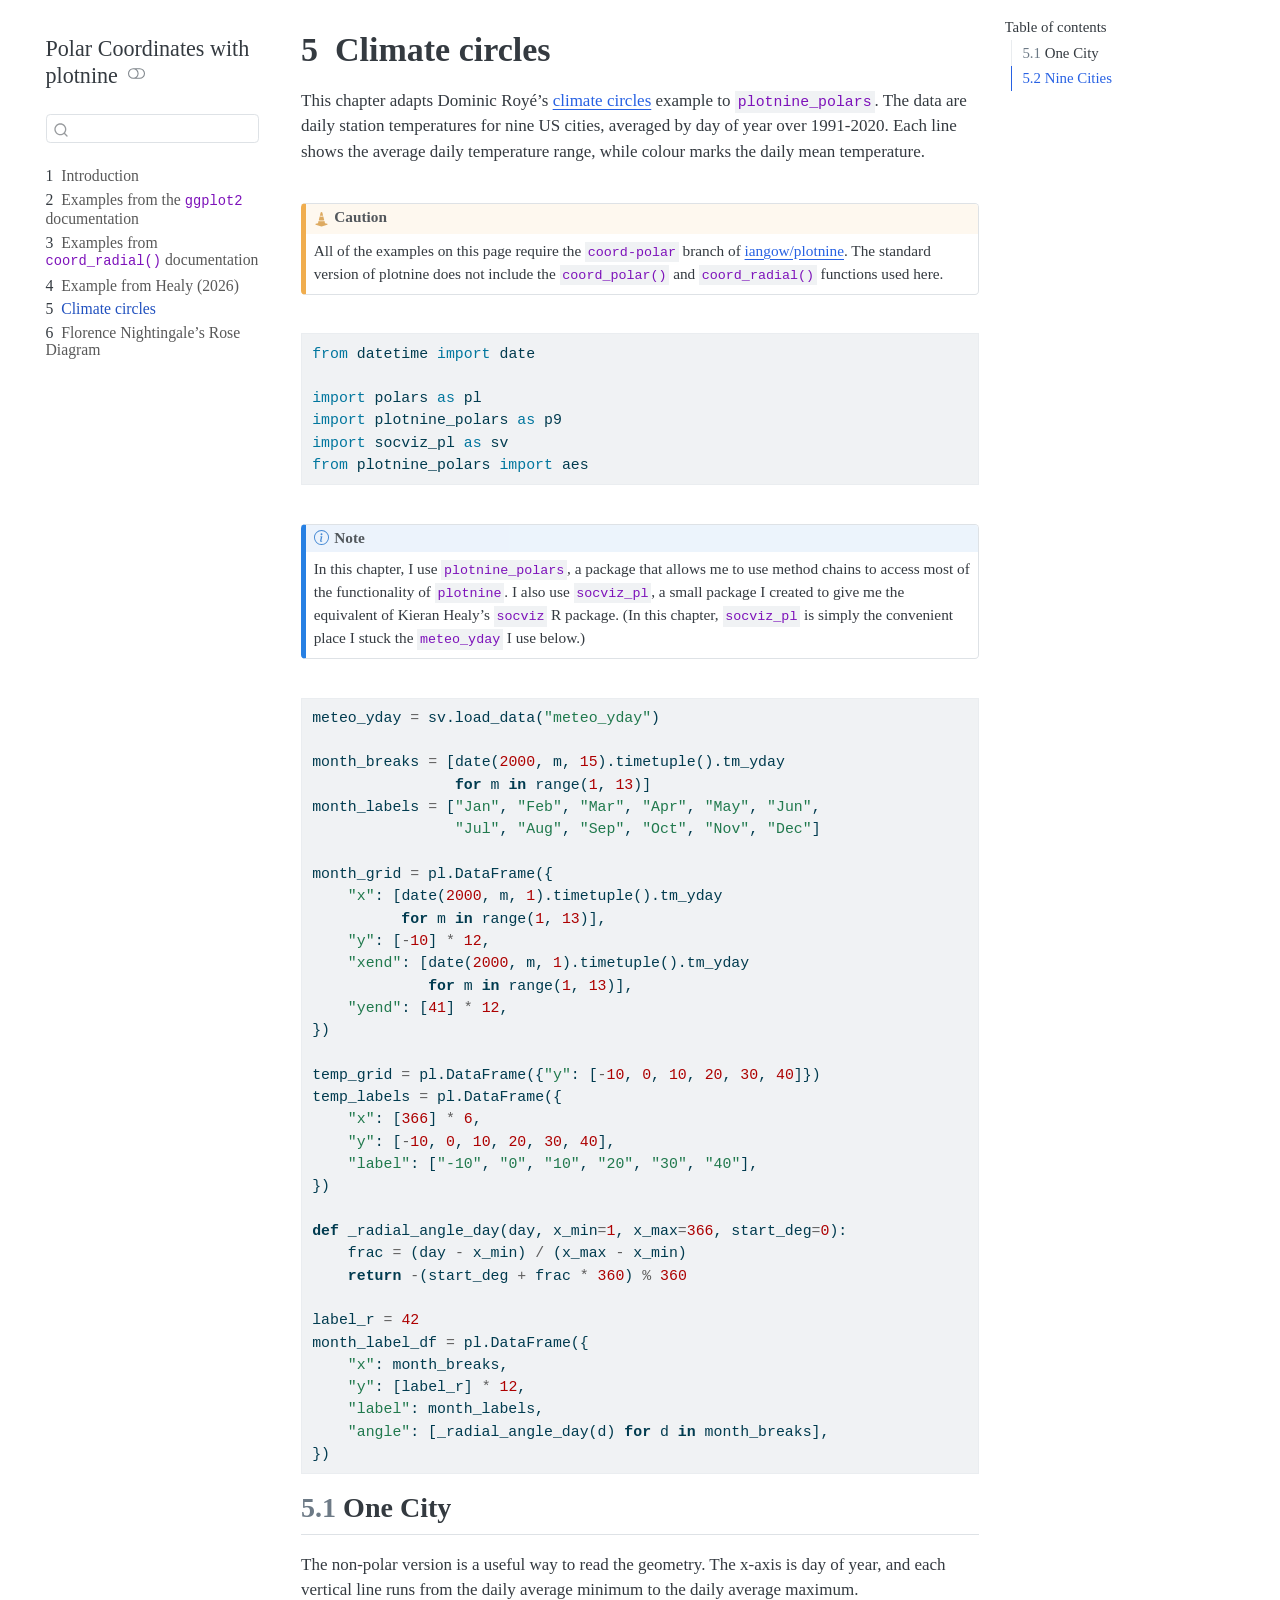
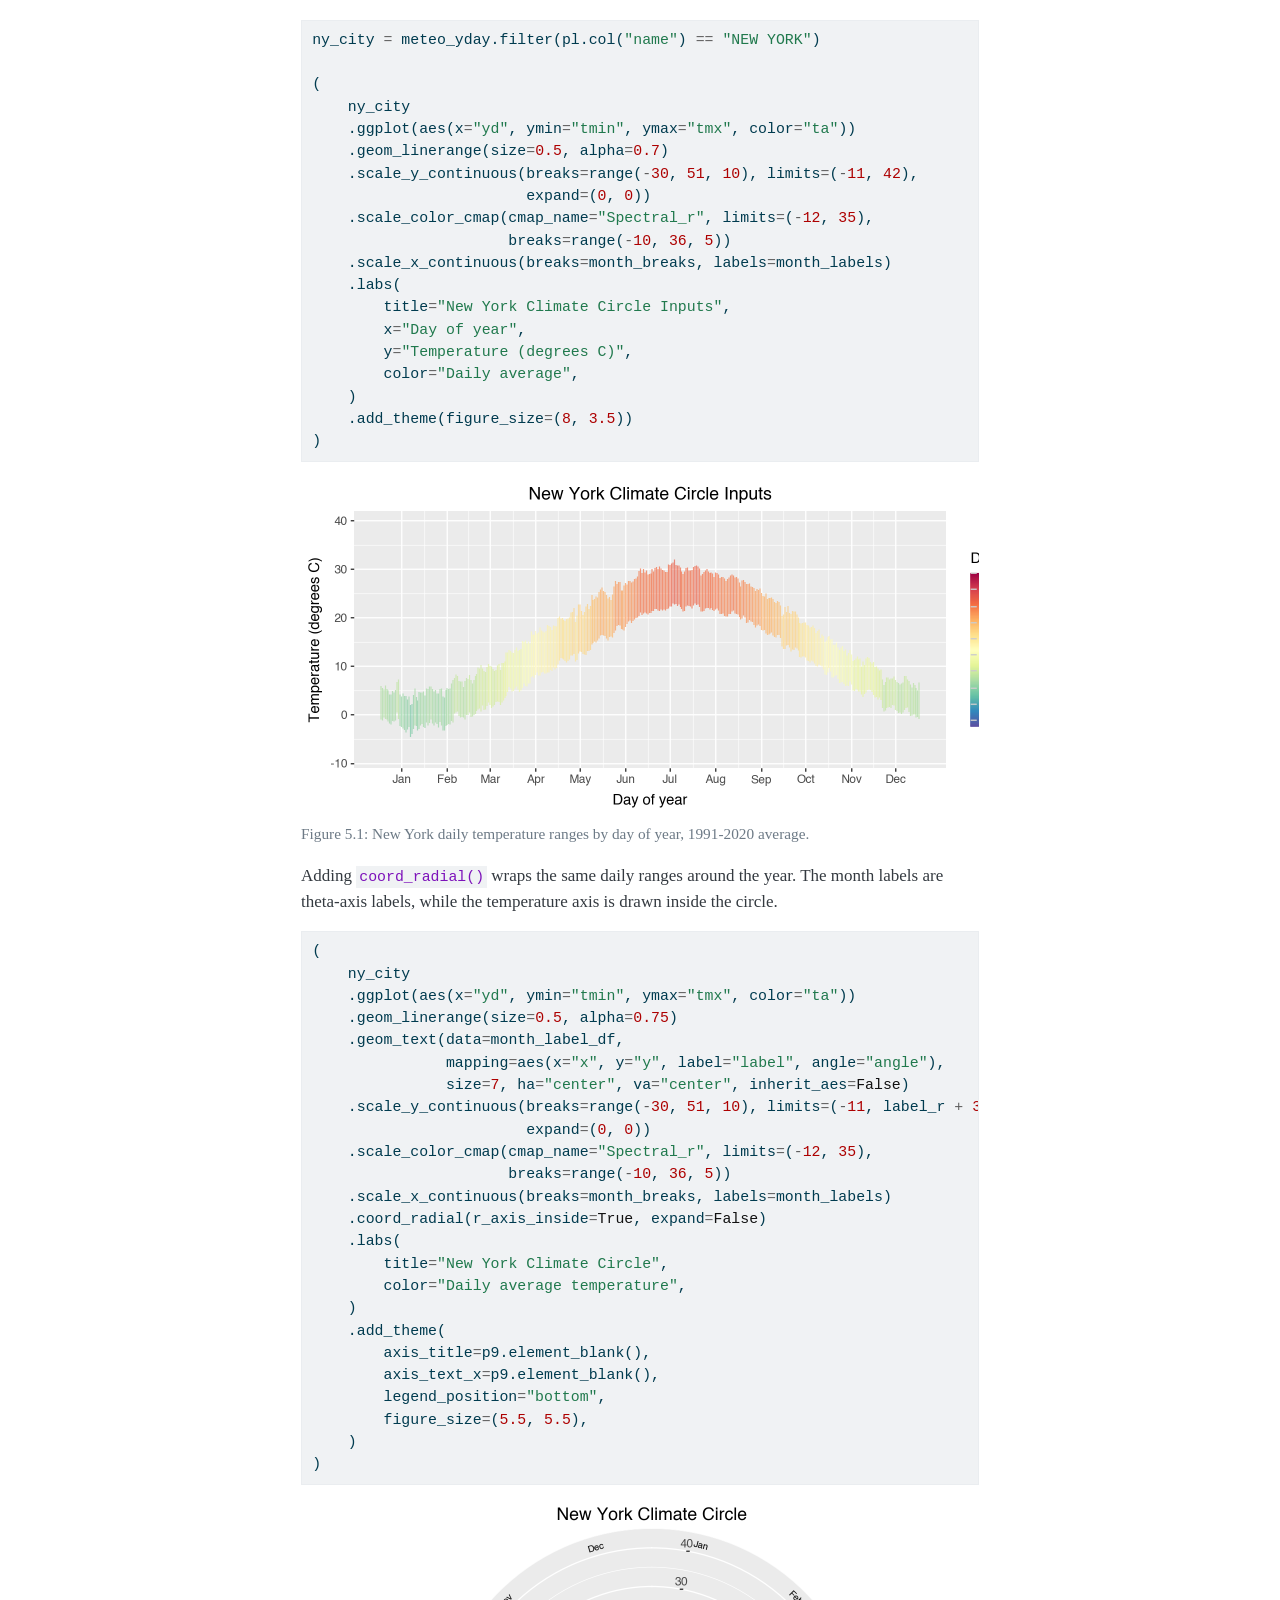
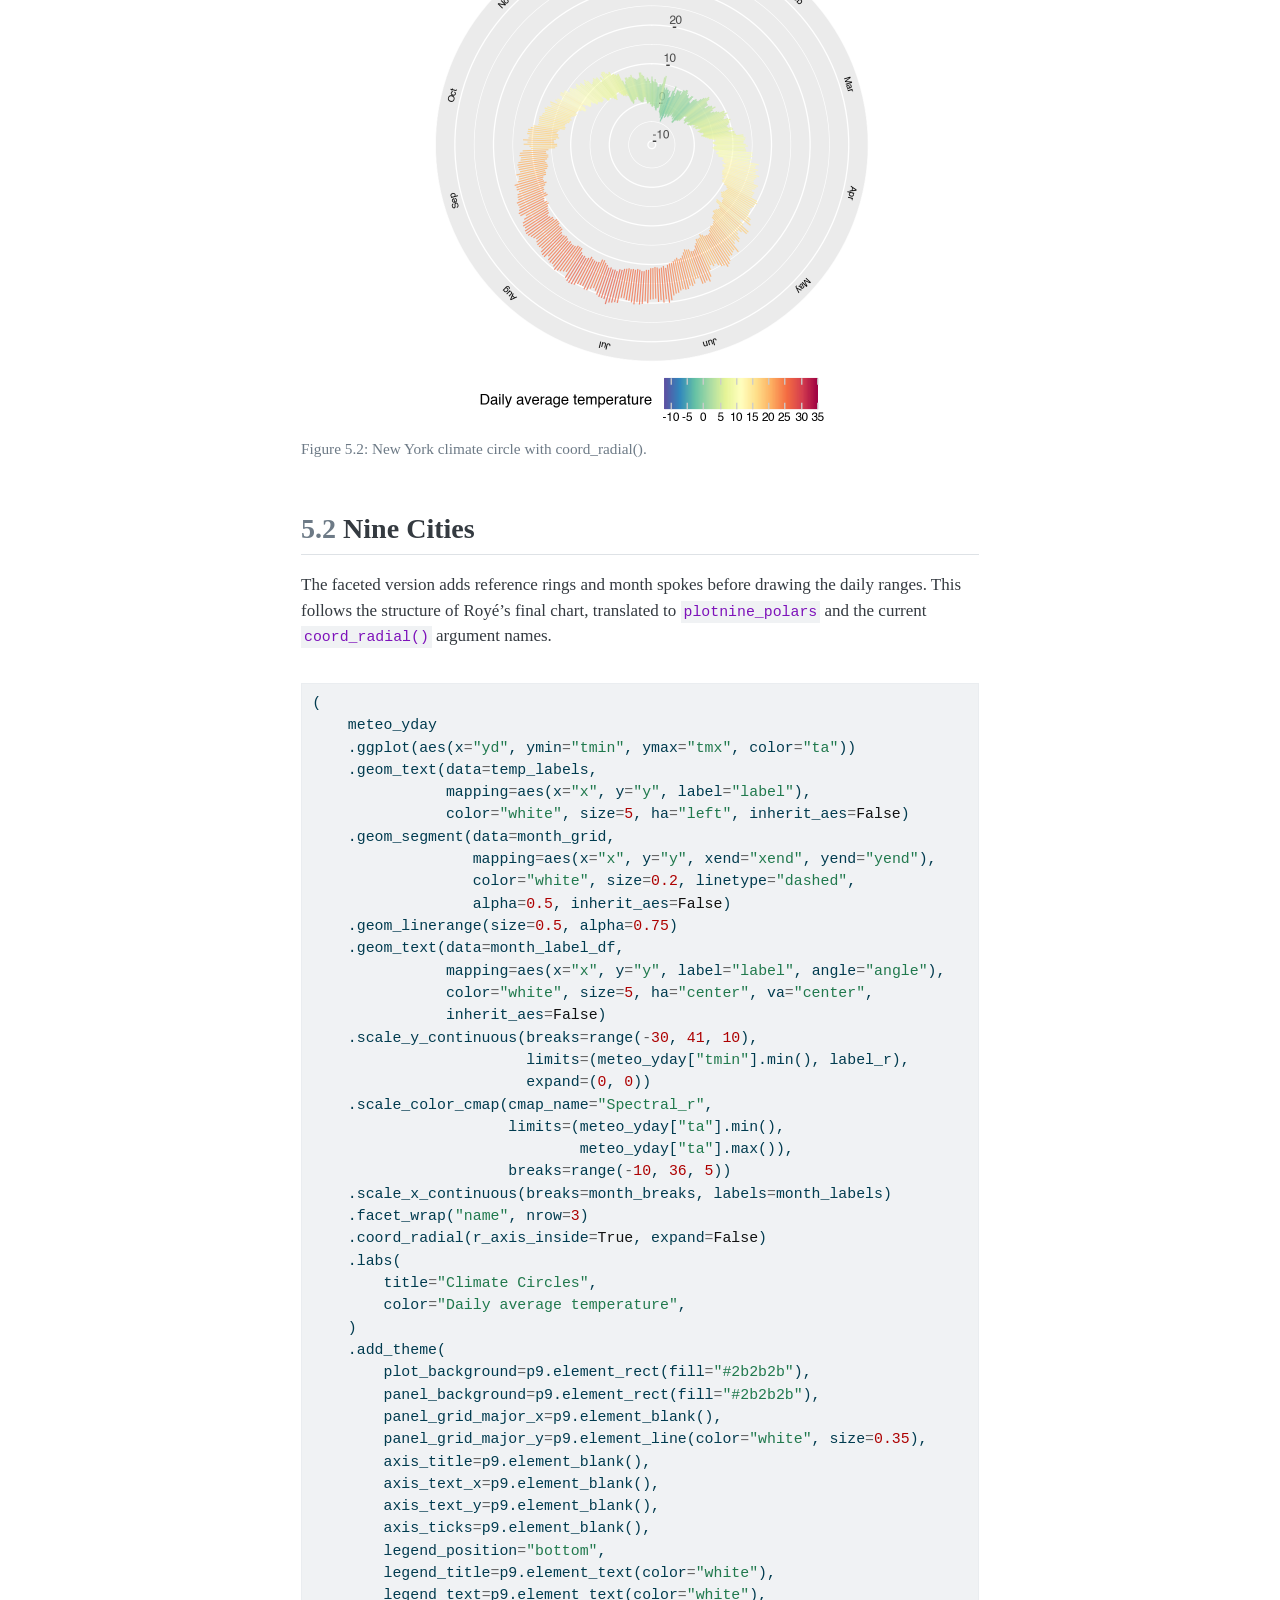
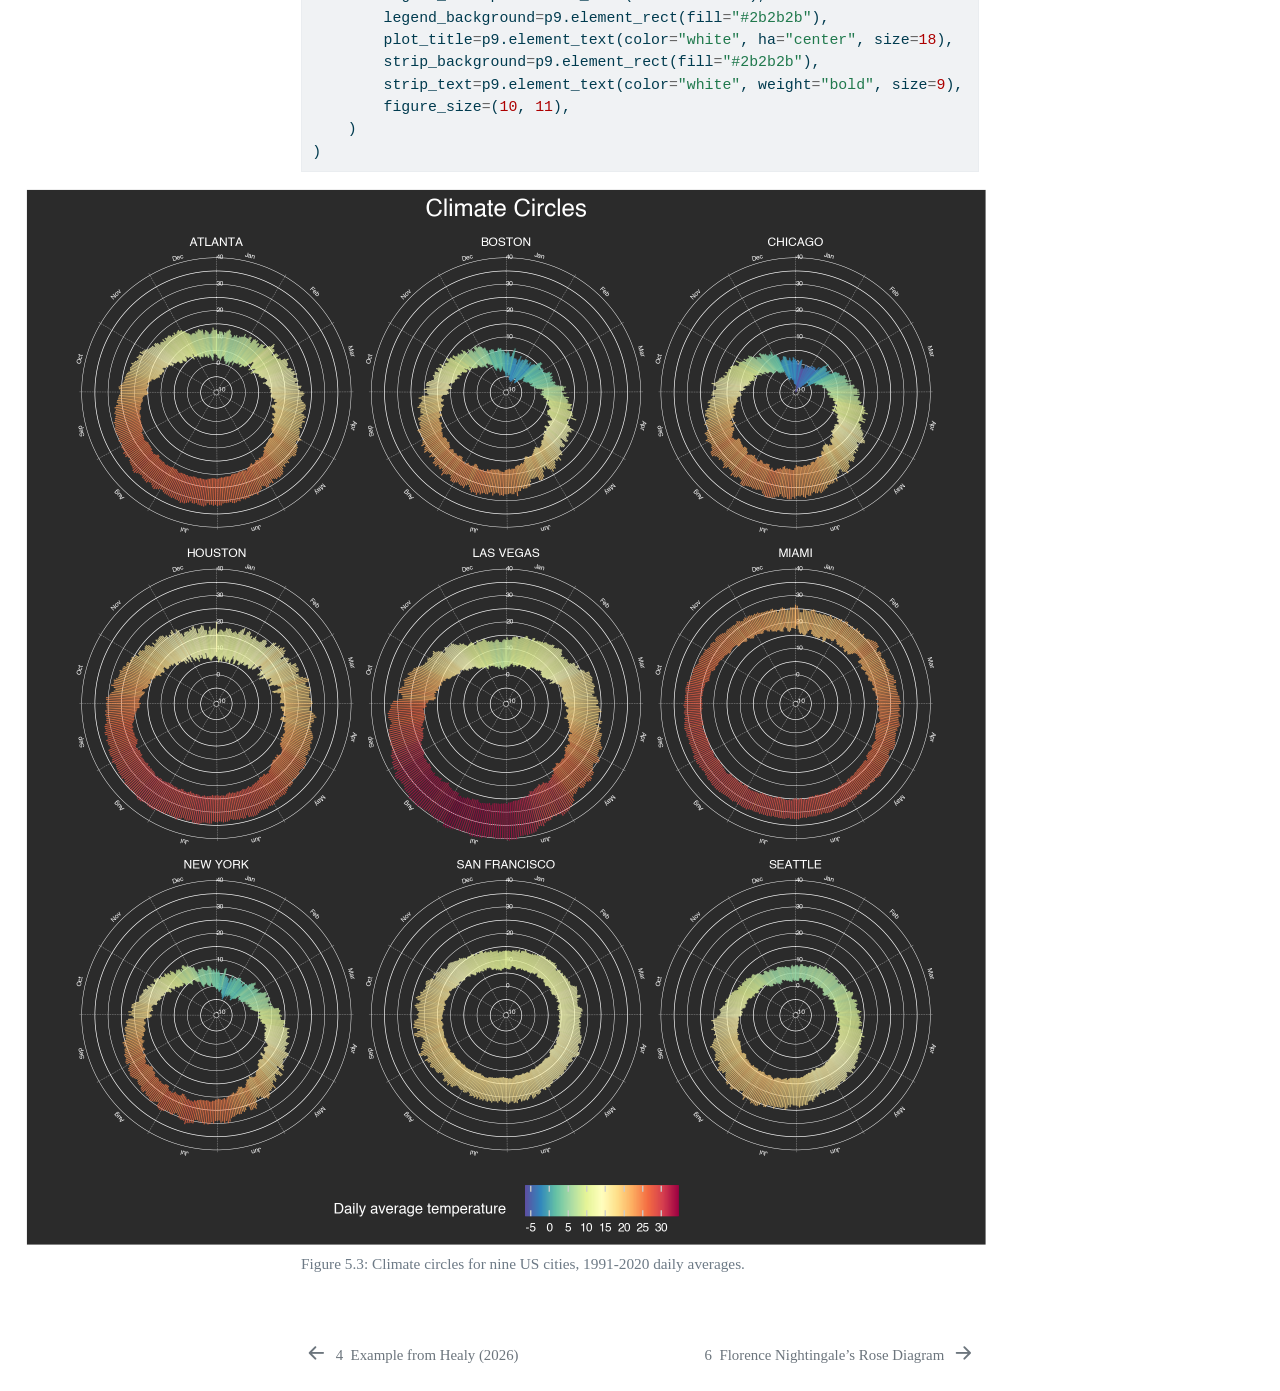
==== commit d7bfca16: "Built site for gh-pages" ====
--- a/climate-circles.html
+++ b/climate-circles.html
@@ -339,13 +339,13 @@
         <li class="sidebar-item">
   <div class="sidebar-item-container"> 
   <a href="./coord-radial-examples.html" class="sidebar-item-text sidebar-link">
- <span class="menu-text"><span class="chapter-number">3</span>&nbsp; <span class="chapter-title">ggplot2 <code>coord_radial()</code> examples</span></span></a>
+ <span class="menu-text"><span class="chapter-number">3</span>&nbsp; <span class="chapter-title">Examples from <code>coord_radial()</code> documentation</span></span></a>
   </div>
 </li>
         <li class="sidebar-item">
   <div class="sidebar-item-container"> 
   <a href="./socviz-examples.html" class="sidebar-item-text sidebar-link">
- <span class="menu-text"><span class="chapter-number">4</span>&nbsp; <span class="chapter-title">socviz examples</span></span></a>
+ <span class="menu-text"><span class="chapter-number">4</span>&nbsp; <span class="chapter-title">Example from Healy (2026)</span></span></a>
   </div>
 </li>
         <li class="sidebar-item">
@@ -381,7 +381,7 @@
 
 <header id="title-block-header" class="quarto-title-block default">
 <div class="quarto-title">
-<h1 class="title"><span class="chapter-number">5</span>&nbsp; <span class="chapter-title">Climate circles</span></h1>
+<h1 class="title"><span id="sec-climate" class="quarto-section-identifier"><span class="chapter-number">5</span>&nbsp; <span class="chapter-title">Climate circles</span></span></h1>
 </div>
 
 
@@ -398,7 +398,7 @@
 </header>
 
 
-<p>This chapter adapts Dominic Roye’s <a href="https://dominicroye.github.io/blog/climate-circles/">climate circles</a> example to <code>plotnine_polars</code>. The data are daily station temperatures for nine US cities, averaged by day of year over 1991-2020. Each line shows the average daily temperature range, while colour marks the daily mean temperature.</p>
+<p>This chapter adapts Dominic Royé’s <a href="https://dominicroye.github.io/blog/climate-circles/">climate circles</a> example to <code>plotnine_polars</code>. The data are daily station temperatures for nine US cities, averaged by day of year over 1991-2020. Each line shows the average daily temperature range, while colour marks the daily mean temperature.</p>
 <div class="callout callout-style-default callout-caution callout-titled">
 <div class="callout-header d-flex align-content-center">
 <div class="callout-icon-container">
@@ -412,7 +412,7 @@
 <p>All of the examples on this page require the <code>coord-polar</code> branch of <a href="https://github.com/iangow/plotnine/tree/coord-polar">iangow/plotnine</a>. The standard version of plotnine does not include the <code>coord_polar()</code> and <code>coord_radial()</code> functions used here.</p>
 </div>
 </div>
-<div id="3a5a0c4a" class="cell" data-execution_count="1">
+<div id="c72d4bcf" class="cell" data-execution_count="1">
 <div class="code-copy-outer-scaffold"><div class="sourceCode cell-code" id="cb1"><pre class="sourceCode python code-with-copy"><code class="sourceCode python"><span id="cb1-1"><a href="#cb1-1" aria-hidden="true" tabindex="-1"></a><span class="im">from</span> datetime <span class="im">import</span> date</span>
 <span id="cb1-2"><a href="#cb1-2" aria-hidden="true" tabindex="-1"></a></span>
 <span id="cb1-3"><a href="#cb1-3" aria-hidden="true" tabindex="-1"></a><span class="im">import</span> polars <span class="im">as</span> pl</span>
@@ -420,35 +420,54 @@
 <span id="cb1-5"><a href="#cb1-5" aria-hidden="true" tabindex="-1"></a><span class="im">import</span> socviz_pl <span class="im">as</span> sv</span>
 <span id="cb1-6"><a href="#cb1-6" aria-hidden="true" tabindex="-1"></a><span class="im">from</span> plotnine_polars <span class="im">import</span> aes</span></code></pre></div><button title="Copy to Clipboard" class="code-copy-button"><i class="bi"></i></button></div>
 </div>
-<div id="008009fc" class="cell" data-execution_count="2">
+<div class="callout callout-style-default callout-note callout-titled">
+<div class="callout-header d-flex align-content-center">
+<div class="callout-icon-container">
+<i class="callout-icon"></i>
+</div>
+<div class="callout-title-container flex-fill">
+Note
+</div>
+</div>
+<div class="callout-body-container callout-body">
+<p>In this chapter, I use <code>plotnine_polars</code>, a package that allows me to use method chains to access most of the functionality of <code>plotnine</code>. I also use <code>socviz_pl</code>, a small package I created to give me the equivalent of Kieran Healy’s <code>socviz</code> R package. (In this chapter, <code>socviz_pl</code> is simply the convenient place I stuck the <code>meteo_yday</code> I use below.)</p>
+</div>
+</div>
+<div id="267dd362" class="cell" data-execution_count="2">
 <div class="code-copy-outer-scaffold"><div class="sourceCode cell-code" id="cb2"><pre class="sourceCode python code-with-copy"><code class="sourceCode python"><span id="cb2-1"><a href="#cb2-1" aria-hidden="true" tabindex="-1"></a>meteo_yday <span class="op">=</span> sv.load_data(<span class="st">"meteo_yday"</span>)</span>
 <span id="cb2-2"><a href="#cb2-2" aria-hidden="true" tabindex="-1"></a></span>
-<span id="cb2-3"><a href="#cb2-3" aria-hidden="true" tabindex="-1"></a>col_temp <span class="op">=</span> [</span>
-<span id="cb2-4"><a href="#cb2-4" aria-hidden="true" tabindex="-1"></a>    <span class="st">"#cbebf6"</span>, <span class="st">"#a7bfd9"</span>, <span class="st">"#8c99bc"</span>, <span class="st">"#974ea8"</span>, <span class="st">"#830f74"</span>,</span>
-<span id="cb2-5"><a href="#cb2-5" aria-hidden="true" tabindex="-1"></a>    <span class="st">"#0b144f"</span>, <span class="st">"#0e2680"</span>, <span class="st">"#223b97"</span>, <span class="st">"#1c499a"</span>, <span class="st">"#2859a5"</span>,</span>
-<span id="cb2-6"><a href="#cb2-6" aria-hidden="true" tabindex="-1"></a>    <span class="st">"#1b6aa3"</span>, <span class="st">"#1d9bc4"</span>, <span class="st">"#1ca4bc"</span>, <span class="st">"#64c6c7"</span>, <span class="st">"#86cabb"</span>,</span>
-<span id="cb2-7"><a href="#cb2-7" aria-hidden="true" tabindex="-1"></a>    <span class="st">"#91e0a7"</span>, <span class="st">"#c7eebf"</span>, <span class="st">"#ebf8da"</span>, <span class="st">"#f6fdd1"</span>, <span class="st">"#fdeca7"</span>,</span>
-<span id="cb2-8"><a href="#cb2-8" aria-hidden="true" tabindex="-1"></a>    <span class="st">"#f8da77"</span>, <span class="st">"#fcb34d"</span>, <span class="st">"#fc8c44"</span>, <span class="st">"#f85127"</span>, <span class="st">"#f52f26"</span>,</span>
-<span id="cb2-9"><a href="#cb2-9" aria-hidden="true" tabindex="-1"></a>    <span class="st">"#d10b26"</span>, <span class="st">"#9c042a"</span>, <span class="st">"#760324"</span>, <span class="st">"#18000c"</span>,</span>
-<span id="cb2-10"><a href="#cb2-10" aria-hidden="true" tabindex="-1"></a>]</span>
-<span id="cb2-11"><a href="#cb2-11" aria-hidden="true" tabindex="-1"></a></span>
-<span id="cb2-12"><a href="#cb2-12" aria-hidden="true" tabindex="-1"></a>month_breaks <span class="op">=</span> [date(<span class="dv">2000</span>, m, <span class="dv">15</span>).timetuple().tm_yday <span class="cf">for</span> m <span class="kw">in</span> <span class="bu">range</span>(<span class="dv">1</span>, <span class="dv">13</span>)]</span>
-<span id="cb2-13"><a href="#cb2-13" aria-hidden="true" tabindex="-1"></a>month_labels <span class="op">=</span> [<span class="st">"Jan"</span>, <span class="st">"Feb"</span>, <span class="st">"Mar"</span>, <span class="st">"Apr"</span>, <span class="st">"May"</span>, <span class="st">"Jun"</span>,</span>
-<span id="cb2-14"><a href="#cb2-14" aria-hidden="true" tabindex="-1"></a>                <span class="st">"Jul"</span>, <span class="st">"Aug"</span>, <span class="st">"Sep"</span>, <span class="st">"Oct"</span>, <span class="st">"Nov"</span>, <span class="st">"Dec"</span>]</span>
-<span id="cb2-15"><a href="#cb2-15" aria-hidden="true" tabindex="-1"></a></span>
-<span id="cb2-16"><a href="#cb2-16" aria-hidden="true" tabindex="-1"></a>month_grid <span class="op">=</span> pl.DataFrame({</span>
-<span id="cb2-17"><a href="#cb2-17" aria-hidden="true" tabindex="-1"></a>    <span class="st">"x"</span>: [date(<span class="dv">2000</span>, m, <span class="dv">1</span>).timetuple().tm_yday <span class="cf">for</span> m <span class="kw">in</span> <span class="bu">range</span>(<span class="dv">1</span>, <span class="dv">13</span>)],</span>
-<span id="cb2-18"><a href="#cb2-18" aria-hidden="true" tabindex="-1"></a>    <span class="st">"y"</span>: [<span class="op">-</span><span class="dv">10</span>] <span class="op">*</span> <span class="dv">12</span>,</span>
-<span id="cb2-19"><a href="#cb2-19" aria-hidden="true" tabindex="-1"></a>    <span class="st">"xend"</span>: [date(<span class="dv">2000</span>, m, <span class="dv">1</span>).timetuple().tm_yday <span class="cf">for</span> m <span class="kw">in</span> <span class="bu">range</span>(<span class="dv">1</span>, <span class="dv">13</span>)],</span>
-<span id="cb2-20"><a href="#cb2-20" aria-hidden="true" tabindex="-1"></a>    <span class="st">"yend"</span>: [<span class="dv">41</span>] <span class="op">*</span> <span class="dv">12</span>,</span>
-<span id="cb2-21"><a href="#cb2-21" aria-hidden="true" tabindex="-1"></a>})</span>
-<span id="cb2-22"><a href="#cb2-22" aria-hidden="true" tabindex="-1"></a></span>
-<span id="cb2-23"><a href="#cb2-23" aria-hidden="true" tabindex="-1"></a>temp_grid <span class="op">=</span> pl.DataFrame({<span class="st">"y"</span>: [<span class="op">-</span><span class="dv">10</span>, <span class="dv">0</span>, <span class="dv">10</span>, <span class="dv">20</span>, <span class="dv">30</span>, <span class="dv">40</span>]})</span>
-<span id="cb2-24"><a href="#cb2-24" aria-hidden="true" tabindex="-1"></a>temp_labels <span class="op">=</span> pl.DataFrame({</span>
-<span id="cb2-25"><a href="#cb2-25" aria-hidden="true" tabindex="-1"></a>    <span class="st">"x"</span>: [<span class="dv">366</span>] <span class="op">*</span> <span class="dv">6</span>,</span>
-<span id="cb2-26"><a href="#cb2-26" aria-hidden="true" tabindex="-1"></a>    <span class="st">"y"</span>: [<span class="op">-</span><span class="dv">10</span>, <span class="dv">0</span>, <span class="dv">10</span>, <span class="dv">20</span>, <span class="dv">30</span>, <span class="dv">40</span>],</span>
-<span id="cb2-27"><a href="#cb2-27" aria-hidden="true" tabindex="-1"></a>    <span class="st">"label"</span>: [<span class="st">"-10"</span>, <span class="st">"0"</span>, <span class="st">"10"</span>, <span class="st">"20"</span>, <span class="st">"30"</span>, <span class="st">"40"</span>],</span>
-<span id="cb2-28"><a href="#cb2-28" aria-hidden="true" tabindex="-1"></a>})</span></code></pre></div><button title="Copy to Clipboard" class="code-copy-button"><i class="bi"></i></button></div>
+<span id="cb2-3"><a href="#cb2-3" aria-hidden="true" tabindex="-1"></a>month_breaks <span class="op">=</span> [date(<span class="dv">2000</span>, m, <span class="dv">15</span>).timetuple().tm_yday </span>
+<span id="cb2-4"><a href="#cb2-4" aria-hidden="true" tabindex="-1"></a>                <span class="cf">for</span> m <span class="kw">in</span> <span class="bu">range</span>(<span class="dv">1</span>, <span class="dv">13</span>)]</span>
+<span id="cb2-5"><a href="#cb2-5" aria-hidden="true" tabindex="-1"></a>month_labels <span class="op">=</span> [<span class="st">"Jan"</span>, <span class="st">"Feb"</span>, <span class="st">"Mar"</span>, <span class="st">"Apr"</span>, <span class="st">"May"</span>, <span class="st">"Jun"</span>,</span>
+<span id="cb2-6"><a href="#cb2-6" aria-hidden="true" tabindex="-1"></a>                <span class="st">"Jul"</span>, <span class="st">"Aug"</span>, <span class="st">"Sep"</span>, <span class="st">"Oct"</span>, <span class="st">"Nov"</span>, <span class="st">"Dec"</span>]</span>
+<span id="cb2-7"><a href="#cb2-7" aria-hidden="true" tabindex="-1"></a></span>
+<span id="cb2-8"><a href="#cb2-8" aria-hidden="true" tabindex="-1"></a>month_grid <span class="op">=</span> pl.DataFrame({</span>
+<span id="cb2-9"><a href="#cb2-9" aria-hidden="true" tabindex="-1"></a>    <span class="st">"x"</span>: [date(<span class="dv">2000</span>, m, <span class="dv">1</span>).timetuple().tm_yday</span>
+<span id="cb2-10"><a href="#cb2-10" aria-hidden="true" tabindex="-1"></a>          <span class="cf">for</span> m <span class="kw">in</span> <span class="bu">range</span>(<span class="dv">1</span>, <span class="dv">13</span>)],</span>
+<span id="cb2-11"><a href="#cb2-11" aria-hidden="true" tabindex="-1"></a>    <span class="st">"y"</span>: [<span class="op">-</span><span class="dv">10</span>] <span class="op">*</span> <span class="dv">12</span>,</span>
+<span id="cb2-12"><a href="#cb2-12" aria-hidden="true" tabindex="-1"></a>    <span class="st">"xend"</span>: [date(<span class="dv">2000</span>, m, <span class="dv">1</span>).timetuple().tm_yday</span>
+<span id="cb2-13"><a href="#cb2-13" aria-hidden="true" tabindex="-1"></a>             <span class="cf">for</span> m <span class="kw">in</span> <span class="bu">range</span>(<span class="dv">1</span>, <span class="dv">13</span>)],</span>
+<span id="cb2-14"><a href="#cb2-14" aria-hidden="true" tabindex="-1"></a>    <span class="st">"yend"</span>: [<span class="dv">41</span>] <span class="op">*</span> <span class="dv">12</span>,</span>
+<span id="cb2-15"><a href="#cb2-15" aria-hidden="true" tabindex="-1"></a>})</span>
+<span id="cb2-16"><a href="#cb2-16" aria-hidden="true" tabindex="-1"></a></span>
+<span id="cb2-17"><a href="#cb2-17" aria-hidden="true" tabindex="-1"></a>temp_grid <span class="op">=</span> pl.DataFrame({<span class="st">"y"</span>: [<span class="op">-</span><span class="dv">10</span>, <span class="dv">0</span>, <span class="dv">10</span>, <span class="dv">20</span>, <span class="dv">30</span>, <span class="dv">40</span>]})</span>
+<span id="cb2-18"><a href="#cb2-18" aria-hidden="true" tabindex="-1"></a>temp_labels <span class="op">=</span> pl.DataFrame({</span>
+<span id="cb2-19"><a href="#cb2-19" aria-hidden="true" tabindex="-1"></a>    <span class="st">"x"</span>: [<span class="dv">366</span>] <span class="op">*</span> <span class="dv">6</span>,</span>
+<span id="cb2-20"><a href="#cb2-20" aria-hidden="true" tabindex="-1"></a>    <span class="st">"y"</span>: [<span class="op">-</span><span class="dv">10</span>, <span class="dv">0</span>, <span class="dv">10</span>, <span class="dv">20</span>, <span class="dv">30</span>, <span class="dv">40</span>],</span>
+<span id="cb2-21"><a href="#cb2-21" aria-hidden="true" tabindex="-1"></a>    <span class="st">"label"</span>: [<span class="st">"-10"</span>, <span class="st">"0"</span>, <span class="st">"10"</span>, <span class="st">"20"</span>, <span class="st">"30"</span>, <span class="st">"40"</span>],</span>
+<span id="cb2-22"><a href="#cb2-22" aria-hidden="true" tabindex="-1"></a>})</span>
+<span id="cb2-23"><a href="#cb2-23" aria-hidden="true" tabindex="-1"></a></span>
+<span id="cb2-24"><a href="#cb2-24" aria-hidden="true" tabindex="-1"></a><span class="kw">def</span> _radial_angle_day(day, x_min<span class="op">=</span><span class="dv">1</span>, x_max<span class="op">=</span><span class="dv">366</span>, start_deg<span class="op">=</span><span class="dv">0</span>):</span>
+<span id="cb2-25"><a href="#cb2-25" aria-hidden="true" tabindex="-1"></a>    frac <span class="op">=</span> (day <span class="op">-</span> x_min) <span class="op">/</span> (x_max <span class="op">-</span> x_min)</span>
+<span id="cb2-26"><a href="#cb2-26" aria-hidden="true" tabindex="-1"></a>    <span class="cf">return</span> <span class="op">-</span>(start_deg <span class="op">+</span> frac <span class="op">*</span> <span class="dv">360</span>) <span class="op">%</span> <span class="dv">360</span></span>
+<span id="cb2-27"><a href="#cb2-27" aria-hidden="true" tabindex="-1"></a></span>
+<span id="cb2-28"><a href="#cb2-28" aria-hidden="true" tabindex="-1"></a>label_r <span class="op">=</span> <span class="dv">42</span></span>
+<span id="cb2-29"><a href="#cb2-29" aria-hidden="true" tabindex="-1"></a>month_label_df <span class="op">=</span> pl.DataFrame({</span>
+<span id="cb2-30"><a href="#cb2-30" aria-hidden="true" tabindex="-1"></a>    <span class="st">"x"</span>: month_breaks,</span>
+<span id="cb2-31"><a href="#cb2-31" aria-hidden="true" tabindex="-1"></a>    <span class="st">"y"</span>: [label_r] <span class="op">*</span> <span class="dv">12</span>,</span>
+<span id="cb2-32"><a href="#cb2-32" aria-hidden="true" tabindex="-1"></a>    <span class="st">"label"</span>: month_labels,</span>
+<span id="cb2-33"><a href="#cb2-33" aria-hidden="true" tabindex="-1"></a>    <span class="st">"angle"</span>: [_radial_angle_day(d) <span class="cf">for</span> d <span class="kw">in</span> month_breaks],</span>
+<span id="cb2-34"><a href="#cb2-34" aria-hidden="true" tabindex="-1"></a>})</span></code></pre></div><button title="Copy to Clipboard" class="code-copy-button"><i class="bi"></i></button></div>
 </div>
 <section id="one-city" class="level2" data-number="5.1">
 <h2 data-number="5.1" class="anchored" data-anchor-id="one-city"><span class="header-section-number">5.1</span> One City</h2>
@@ -462,8 +481,8 @@
 <span id="cb3-6"><a href="#cb3-6" aria-hidden="true" tabindex="-1"></a>    .geom_linerange(size<span class="op">=</span><span class="fl">0.5</span>, alpha<span class="op">=</span><span class="fl">0.7</span>)</span>
 <span id="cb3-7"><a href="#cb3-7" aria-hidden="true" tabindex="-1"></a>    .scale_y_continuous(breaks<span class="op">=</span><span class="bu">range</span>(<span class="op">-</span><span class="dv">30</span>, <span class="dv">51</span>, <span class="dv">10</span>), limits<span class="op">=</span>(<span class="op">-</span><span class="dv">11</span>, <span class="dv">42</span>),</span>
 <span id="cb3-8"><a href="#cb3-8" aria-hidden="true" tabindex="-1"></a>                        expand<span class="op">=</span>(<span class="dv">0</span>, <span class="dv">0</span>))</span>
-<span id="cb3-9"><a href="#cb3-9" aria-hidden="true" tabindex="-1"></a>    .scale_color_gradientn(colors<span class="op">=</span>col_temp, limits<span class="op">=</span>(<span class="op">-</span><span class="dv">12</span>, <span class="dv">35</span>),</span>
-<span id="cb3-10"><a href="#cb3-10" aria-hidden="true" tabindex="-1"></a>                           breaks<span class="op">=</span><span class="bu">range</span>(<span class="op">-</span><span class="dv">10</span>, <span class="dv">36</span>, <span class="dv">5</span>))</span>
+<span id="cb3-9"><a href="#cb3-9" aria-hidden="true" tabindex="-1"></a>    .scale_color_cmap(cmap_name<span class="op">=</span><span class="st">"Spectral_r"</span>, limits<span class="op">=</span>(<span class="op">-</span><span class="dv">12</span>, <span class="dv">35</span>),</span>
+<span id="cb3-10"><a href="#cb3-10" aria-hidden="true" tabindex="-1"></a>                      breaks<span class="op">=</span><span class="bu">range</span>(<span class="op">-</span><span class="dv">10</span>, <span class="dv">36</span>, <span class="dv">5</span>))</span>
 <span id="cb3-11"><a href="#cb3-11" aria-hidden="true" tabindex="-1"></a>    .scale_x_continuous(breaks<span class="op">=</span>month_breaks, labels<span class="op">=</span>month_labels)</span>
 <span id="cb3-12"><a href="#cb3-12" aria-hidden="true" tabindex="-1"></a>    .labs(</span>
 <span id="cb3-13"><a href="#cb3-13" aria-hidden="true" tabindex="-1"></a>        title<span class="op">=</span><span class="st">"New York Climate Circle Inputs"</span>,</span>
@@ -492,24 +511,26 @@
 <span id="cb4-2"><a href="#cb4-2" aria-hidden="true" tabindex="-1"></a>    ny_city</span>
 <span id="cb4-3"><a href="#cb4-3" aria-hidden="true" tabindex="-1"></a>    .ggplot(aes(x<span class="op">=</span><span class="st">"yd"</span>, ymin<span class="op">=</span><span class="st">"tmin"</span>, ymax<span class="op">=</span><span class="st">"tmx"</span>, color<span class="op">=</span><span class="st">"ta"</span>))</span>
 <span id="cb4-4"><a href="#cb4-4" aria-hidden="true" tabindex="-1"></a>    .geom_linerange(size<span class="op">=</span><span class="fl">0.5</span>, alpha<span class="op">=</span><span class="fl">0.75</span>)</span>
-<span id="cb4-5"><a href="#cb4-5" aria-hidden="true" tabindex="-1"></a>    .scale_y_continuous(breaks<span class="op">=</span><span class="bu">range</span>(<span class="op">-</span><span class="dv">30</span>, <span class="dv">51</span>, <span class="dv">10</span>), limits<span class="op">=</span>(<span class="op">-</span><span class="dv">11</span>, <span class="dv">42</span>),</span>
-<span id="cb4-6"><a href="#cb4-6" aria-hidden="true" tabindex="-1"></a>                        expand<span class="op">=</span>(<span class="dv">0</span>, <span class="dv">0</span>))</span>
-<span id="cb4-7"><a href="#cb4-7" aria-hidden="true" tabindex="-1"></a>    .scale_color_gradientn(colors<span class="op">=</span>col_temp, limits<span class="op">=</span>(<span class="op">-</span><span class="dv">12</span>, <span class="dv">35</span>),</span>
-<span id="cb4-8"><a href="#cb4-8" aria-hidden="true" tabindex="-1"></a>                           breaks<span class="op">=</span><span class="bu">range</span>(<span class="op">-</span><span class="dv">10</span>, <span class="dv">36</span>, <span class="dv">5</span>))</span>
-<span id="cb4-9"><a href="#cb4-9" aria-hidden="true" tabindex="-1"></a>    .scale_x_continuous(breaks<span class="op">=</span>month_breaks, labels<span class="op">=</span>month_labels)</span>
-<span id="cb4-10"><a href="#cb4-10" aria-hidden="true" tabindex="-1"></a>    .coord_radial(r_axis_inside<span class="op">=</span><span class="va">True</span>, expand<span class="op">=</span><span class="va">False</span>,</span>
-<span id="cb4-11"><a href="#cb4-11" aria-hidden="true" tabindex="-1"></a>                  theta_labels<span class="op">=</span><span class="va">True</span>, theta_label_pad<span class="op">=</span><span class="dv">6</span>)</span>
-<span id="cb4-12"><a href="#cb4-12" aria-hidden="true" tabindex="-1"></a>    .labs(</span>
-<span id="cb4-13"><a href="#cb4-13" aria-hidden="true" tabindex="-1"></a>        title<span class="op">=</span><span class="st">"New York Climate Circle"</span>,</span>
-<span id="cb4-14"><a href="#cb4-14" aria-hidden="true" tabindex="-1"></a>        color<span class="op">=</span><span class="st">"Daily average temperature"</span>,</span>
-<span id="cb4-15"><a href="#cb4-15" aria-hidden="true" tabindex="-1"></a>    )</span>
-<span id="cb4-16"><a href="#cb4-16" aria-hidden="true" tabindex="-1"></a>    .add_theme(</span>
-<span id="cb4-17"><a href="#cb4-17" aria-hidden="true" tabindex="-1"></a>        axis_title<span class="op">=</span>p9.element_blank(),</span>
-<span id="cb4-18"><a href="#cb4-18" aria-hidden="true" tabindex="-1"></a>        axis_text_x<span class="op">=</span>p9.element_text(size<span class="op">=</span><span class="dv">7</span>),</span>
-<span id="cb4-19"><a href="#cb4-19" aria-hidden="true" tabindex="-1"></a>        legend_position<span class="op">=</span><span class="st">"bottom"</span>,</span>
-<span id="cb4-20"><a href="#cb4-20" aria-hidden="true" tabindex="-1"></a>        figure_size<span class="op">=</span>(<span class="fl">5.5</span>, <span class="fl">5.5</span>),</span>
-<span id="cb4-21"><a href="#cb4-21" aria-hidden="true" tabindex="-1"></a>    )</span>
-<span id="cb4-22"><a href="#cb4-22" aria-hidden="true" tabindex="-1"></a>)</span></code></pre></div><button title="Copy to Clipboard" class="code-copy-button"><i class="bi"></i></button></div>
+<span id="cb4-5"><a href="#cb4-5" aria-hidden="true" tabindex="-1"></a>    .geom_text(data<span class="op">=</span>month_label_df,</span>
+<span id="cb4-6"><a href="#cb4-6" aria-hidden="true" tabindex="-1"></a>               mapping<span class="op">=</span>aes(x<span class="op">=</span><span class="st">"x"</span>, y<span class="op">=</span><span class="st">"y"</span>, label<span class="op">=</span><span class="st">"label"</span>, angle<span class="op">=</span><span class="st">"angle"</span>),</span>
+<span id="cb4-7"><a href="#cb4-7" aria-hidden="true" tabindex="-1"></a>               size<span class="op">=</span><span class="dv">7</span>, ha<span class="op">=</span><span class="st">"center"</span>, va<span class="op">=</span><span class="st">"center"</span>, inherit_aes<span class="op">=</span><span class="va">False</span>)</span>
+<span id="cb4-8"><a href="#cb4-8" aria-hidden="true" tabindex="-1"></a>    .scale_y_continuous(breaks<span class="op">=</span><span class="bu">range</span>(<span class="op">-</span><span class="dv">30</span>, <span class="dv">51</span>, <span class="dv">10</span>), limits<span class="op">=</span>(<span class="op">-</span><span class="dv">11</span>, label_r <span class="op">+</span> <span class="dv">3</span>),</span>
+<span id="cb4-9"><a href="#cb4-9" aria-hidden="true" tabindex="-1"></a>                        expand<span class="op">=</span>(<span class="dv">0</span>, <span class="dv">0</span>))</span>
+<span id="cb4-10"><a href="#cb4-10" aria-hidden="true" tabindex="-1"></a>    .scale_color_cmap(cmap_name<span class="op">=</span><span class="st">"Spectral_r"</span>, limits<span class="op">=</span>(<span class="op">-</span><span class="dv">12</span>, <span class="dv">35</span>),</span>
+<span id="cb4-11"><a href="#cb4-11" aria-hidden="true" tabindex="-1"></a>                      breaks<span class="op">=</span><span class="bu">range</span>(<span class="op">-</span><span class="dv">10</span>, <span class="dv">36</span>, <span class="dv">5</span>))</span>
+<span id="cb4-12"><a href="#cb4-12" aria-hidden="true" tabindex="-1"></a>    .scale_x_continuous(breaks<span class="op">=</span>month_breaks, labels<span class="op">=</span>month_labels)</span>
+<span id="cb4-13"><a href="#cb4-13" aria-hidden="true" tabindex="-1"></a>    .coord_radial(r_axis_inside<span class="op">=</span><span class="va">True</span>, expand<span class="op">=</span><span class="va">False</span>)</span>
+<span id="cb4-14"><a href="#cb4-14" aria-hidden="true" tabindex="-1"></a>    .labs(</span>
+<span id="cb4-15"><a href="#cb4-15" aria-hidden="true" tabindex="-1"></a>        title<span class="op">=</span><span class="st">"New York Climate Circle"</span>,</span>
+<span id="cb4-16"><a href="#cb4-16" aria-hidden="true" tabindex="-1"></a>        color<span class="op">=</span><span class="st">"Daily average temperature"</span>,</span>
+<span id="cb4-17"><a href="#cb4-17" aria-hidden="true" tabindex="-1"></a>    )</span>
+<span id="cb4-18"><a href="#cb4-18" aria-hidden="true" tabindex="-1"></a>    .add_theme(</span>
+<span id="cb4-19"><a href="#cb4-19" aria-hidden="true" tabindex="-1"></a>        axis_title<span class="op">=</span>p9.element_blank(),</span>
+<span id="cb4-20"><a href="#cb4-20" aria-hidden="true" tabindex="-1"></a>        axis_text_x<span class="op">=</span>p9.element_blank(),</span>
+<span id="cb4-21"><a href="#cb4-21" aria-hidden="true" tabindex="-1"></a>        legend_position<span class="op">=</span><span class="st">"bottom"</span>,</span>
+<span id="cb4-22"><a href="#cb4-22" aria-hidden="true" tabindex="-1"></a>        figure_size<span class="op">=</span>(<span class="fl">5.5</span>, <span class="fl">5.5</span>),</span>
+<span id="cb4-23"><a href="#cb4-23" aria-hidden="true" tabindex="-1"></a>    )</span>
+<span id="cb4-24"><a href="#cb4-24" aria-hidden="true" tabindex="-1"></a>)</span></code></pre></div><button title="Copy to Clipboard" class="code-copy-button"><i class="bi"></i></button></div>
 <div class="cell-output cell-output-display" data-execution_count="4">
 <div id="fig-climate-circles-ny" class="quarto-float quarto-figure quarto-figure-center anchored">
 <figure class="quarto-float quarto-float-fig figure">
@@ -526,54 +547,61 @@
 </section>
 <section id="nine-cities" class="level2 page-columns page-full" data-number="5.2">
 <h2 data-number="5.2" class="anchored" data-anchor-id="nine-cities"><span class="header-section-number">5.2</span> Nine Cities</h2>
-<p>The faceted version adds reference rings and month spokes before drawing the daily ranges. This follows the structure of Roye’s final chart, translated to <code>plotnine_polars</code> and the current <code>coord_radial()</code> argument names.</p>
+<p>The faceted version adds reference rings and month spokes before drawing the daily ranges. This follows the structure of Royé’s final chart, translated to <code>plotnine_polars</code> and the current <code>coord_radial()</code> argument names.</p>
 <div id="cell-fig-climate-circles-cities" class="cell page-columns page-full" data-execution_count="5">
 <div class="code-copy-outer-scaffold"><div class="sourceCode cell-code" id="cb5"><pre class="sourceCode python code-with-copy"><code class="sourceCode python"><span id="cb5-1"><a href="#cb5-1" aria-hidden="true" tabindex="-1"></a>(</span>
 <span id="cb5-2"><a href="#cb5-2" aria-hidden="true" tabindex="-1"></a>    meteo_yday</span>
 <span id="cb5-3"><a href="#cb5-3" aria-hidden="true" tabindex="-1"></a>    .ggplot(aes(x<span class="op">=</span><span class="st">"yd"</span>, ymin<span class="op">=</span><span class="st">"tmin"</span>, ymax<span class="op">=</span><span class="st">"tmx"</span>, color<span class="op">=</span><span class="st">"ta"</span>))</span>
-<span id="cb5-4"><a href="#cb5-4" aria-hidden="true" tabindex="-1"></a>    .geom_hline(data<span class="op">=</span>temp_grid, mapping<span class="op">=</span>aes(yintercept<span class="op">=</span><span class="st">"y"</span>),</span>
-<span id="cb5-5"><a href="#cb5-5" aria-hidden="true" tabindex="-1"></a>                color<span class="op">=</span><span class="st">"white"</span>, size<span class="op">=</span><span class="fl">0.35</span>, alpha<span class="op">=</span><span class="fl">0.65</span>,</span>
-<span id="cb5-6"><a href="#cb5-6" aria-hidden="true" tabindex="-1"></a>                inherit_aes<span class="op">=</span><span class="va">False</span>)</span>
-<span id="cb5-7"><a href="#cb5-7" aria-hidden="true" tabindex="-1"></a>    .geom_text(data<span class="op">=</span>temp_labels, mapping<span class="op">=</span>aes(x<span class="op">=</span><span class="st">"x"</span>, y<span class="op">=</span><span class="st">"y"</span>, label<span class="op">=</span><span class="st">"label"</span>),</span>
-<span id="cb5-8"><a href="#cb5-8" aria-hidden="true" tabindex="-1"></a>               color<span class="op">=</span><span class="st">"white"</span>, size<span class="op">=</span><span class="dv">5</span>, ha<span class="op">=</span><span class="st">"left"</span>, inherit_aes<span class="op">=</span><span class="va">False</span>)</span>
-<span id="cb5-9"><a href="#cb5-9" aria-hidden="true" tabindex="-1"></a>    .geom_segment(data<span class="op">=</span>month_grid,</span>
-<span id="cb5-10"><a href="#cb5-10" aria-hidden="true" tabindex="-1"></a>                  mapping<span class="op">=</span>aes(x<span class="op">=</span><span class="st">"x"</span>, y<span class="op">=</span><span class="st">"y"</span>, xend<span class="op">=</span><span class="st">"xend"</span>, yend<span class="op">=</span><span class="st">"yend"</span>),</span>
-<span id="cb5-11"><a href="#cb5-11" aria-hidden="true" tabindex="-1"></a>                  color<span class="op">=</span><span class="st">"white"</span>, size<span class="op">=</span><span class="fl">0.2</span>, linetype<span class="op">=</span><span class="st">"dashed"</span>,</span>
-<span id="cb5-12"><a href="#cb5-12" aria-hidden="true" tabindex="-1"></a>                  alpha<span class="op">=</span><span class="fl">0.5</span>, inherit_aes<span class="op">=</span><span class="va">False</span>)</span>
-<span id="cb5-13"><a href="#cb5-13" aria-hidden="true" tabindex="-1"></a>    .geom_linerange(size<span class="op">=</span><span class="fl">0.5</span>, alpha<span class="op">=</span><span class="fl">0.75</span>)</span>
-<span id="cb5-14"><a href="#cb5-14" aria-hidden="true" tabindex="-1"></a>    .scale_y_continuous(breaks<span class="op">=</span><span class="bu">range</span>(<span class="op">-</span><span class="dv">30</span>, <span class="dv">51</span>, <span class="dv">10</span>), limits<span class="op">=</span>(<span class="op">-</span><span class="dv">15</span>, <span class="fl">41.5</span>),</span>
-<span id="cb5-15"><a href="#cb5-15" aria-hidden="true" tabindex="-1"></a>                        expand<span class="op">=</span>(<span class="dv">0</span>, <span class="dv">0</span>))</span>
-<span id="cb5-16"><a href="#cb5-16" aria-hidden="true" tabindex="-1"></a>    .scale_color_gradientn(colors<span class="op">=</span>col_temp, limits<span class="op">=</span>(<span class="op">-</span><span class="dv">12</span>, <span class="dv">35</span>),</span>
-<span id="cb5-17"><a href="#cb5-17" aria-hidden="true" tabindex="-1"></a>                           breaks<span class="op">=</span><span class="bu">range</span>(<span class="op">-</span><span class="dv">10</span>, <span class="dv">36</span>, <span class="dv">5</span>))</span>
-<span id="cb5-18"><a href="#cb5-18" aria-hidden="true" tabindex="-1"></a>    .scale_x_continuous(breaks<span class="op">=</span>month_breaks, labels<span class="op">=</span>month_labels)</span>
-<span id="cb5-19"><a href="#cb5-19" aria-hidden="true" tabindex="-1"></a>    .facet_wrap(<span class="st">"name"</span>, nrow<span class="op">=</span><span class="dv">3</span>)</span>
-<span id="cb5-20"><a href="#cb5-20" aria-hidden="true" tabindex="-1"></a>    .coord_radial(r_axis_inside<span class="op">=</span><span class="va">True</span>, expand<span class="op">=</span><span class="va">False</span>,</span>
-<span id="cb5-21"><a href="#cb5-21" aria-hidden="true" tabindex="-1"></a>                  theta_labels<span class="op">=</span><span class="va">True</span>, theta_label_pad<span class="op">=</span><span class="dv">4</span>)</span>
-<span id="cb5-22"><a href="#cb5-22" aria-hidden="true" tabindex="-1"></a>    .labs(</span>
-<span id="cb5-23"><a href="#cb5-23" aria-hidden="true" tabindex="-1"></a>        title<span class="op">=</span><span class="st">"Climate Circles"</span>,</span>
-<span id="cb5-24"><a href="#cb5-24" aria-hidden="true" tabindex="-1"></a>        color<span class="op">=</span><span class="st">"Daily average temperature"</span>,</span>
-<span id="cb5-25"><a href="#cb5-25" aria-hidden="true" tabindex="-1"></a>    )</span>
-<span id="cb5-26"><a href="#cb5-26" aria-hidden="true" tabindex="-1"></a>    .add_theme(</span>
-<span id="cb5-27"><a href="#cb5-27" aria-hidden="true" tabindex="-1"></a>        plot_background<span class="op">=</span>p9.element_rect(fill<span class="op">=</span><span class="st">"black"</span>),</span>
-<span id="cb5-28"><a href="#cb5-28" aria-hidden="true" tabindex="-1"></a>        panel_background<span class="op">=</span>p9.element_rect(fill<span class="op">=</span><span class="st">"black"</span>),</span>
-<span id="cb5-29"><a href="#cb5-29" aria-hidden="true" tabindex="-1"></a>        panel_grid<span class="op">=</span>p9.element_blank(),</span>
-<span id="cb5-30"><a href="#cb5-30" aria-hidden="true" tabindex="-1"></a>        axis_title<span class="op">=</span>p9.element_blank(),</span>
-<span id="cb5-31"><a href="#cb5-31" aria-hidden="true" tabindex="-1"></a>        axis_text_x<span class="op">=</span>p9.element_text(color<span class="op">=</span><span class="st">"white"</span>, size<span class="op">=</span><span class="dv">6</span>),</span>
-<span id="cb5-32"><a href="#cb5-32" aria-hidden="true" tabindex="-1"></a>        axis_text_y<span class="op">=</span>p9.element_blank(),</span>
-<span id="cb5-33"><a href="#cb5-33" aria-hidden="true" tabindex="-1"></a>        axis_ticks<span class="op">=</span>p9.element_blank(),</span>
-<span id="cb5-34"><a href="#cb5-34" aria-hidden="true" tabindex="-1"></a>        legend_position<span class="op">=</span><span class="st">"bottom"</span>,</span>
-<span id="cb5-35"><a href="#cb5-35" aria-hidden="true" tabindex="-1"></a>        legend_title<span class="op">=</span>p9.element_text(color<span class="op">=</span><span class="st">"white"</span>),</span>
-<span id="cb5-36"><a href="#cb5-36" aria-hidden="true" tabindex="-1"></a>        legend_text<span class="op">=</span>p9.element_text(color<span class="op">=</span><span class="st">"white"</span>),</span>
-<span id="cb5-37"><a href="#cb5-37" aria-hidden="true" tabindex="-1"></a>        plot_title<span class="op">=</span>p9.element_text(color<span class="op">=</span><span class="st">"white"</span>, ha<span class="op">=</span><span class="st">"center"</span>, size<span class="op">=</span><span class="dv">18</span>),</span>
-<span id="cb5-38"><a href="#cb5-38" aria-hidden="true" tabindex="-1"></a>        strip_text<span class="op">=</span>p9.element_text(color<span class="op">=</span><span class="st">"white"</span>, weight<span class="op">=</span><span class="st">"bold"</span>, size<span class="op">=</span><span class="dv">9</span>),</span>
-<span id="cb5-39"><a href="#cb5-39" aria-hidden="true" tabindex="-1"></a>        figure_size<span class="op">=</span>(<span class="dv">8</span>, <span class="dv">9</span>),</span>
-<span id="cb5-40"><a href="#cb5-40" aria-hidden="true" tabindex="-1"></a>    )</span>
-<span id="cb5-41"><a href="#cb5-41" aria-hidden="true" tabindex="-1"></a>)</span></code></pre></div><button title="Copy to Clipboard" class="code-copy-button"><i class="bi"></i></button></div>
+<span id="cb5-4"><a href="#cb5-4" aria-hidden="true" tabindex="-1"></a>    .geom_text(data<span class="op">=</span>temp_labels, </span>
+<span id="cb5-5"><a href="#cb5-5" aria-hidden="true" tabindex="-1"></a>               mapping<span class="op">=</span>aes(x<span class="op">=</span><span class="st">"x"</span>, y<span class="op">=</span><span class="st">"y"</span>, label<span class="op">=</span><span class="st">"label"</span>),</span>
+<span id="cb5-6"><a href="#cb5-6" aria-hidden="true" tabindex="-1"></a>               color<span class="op">=</span><span class="st">"white"</span>, size<span class="op">=</span><span class="dv">5</span>, ha<span class="op">=</span><span class="st">"left"</span>, inherit_aes<span class="op">=</span><span class="va">False</span>)</span>
+<span id="cb5-7"><a href="#cb5-7" aria-hidden="true" tabindex="-1"></a>    .geom_segment(data<span class="op">=</span>month_grid,</span>
+<span id="cb5-8"><a href="#cb5-8" aria-hidden="true" tabindex="-1"></a>                  mapping<span class="op">=</span>aes(x<span class="op">=</span><span class="st">"x"</span>, y<span class="op">=</span><span class="st">"y"</span>, xend<span class="op">=</span><span class="st">"xend"</span>, yend<span class="op">=</span><span class="st">"yend"</span>),</span>
+<span id="cb5-9"><a href="#cb5-9" aria-hidden="true" tabindex="-1"></a>                  color<span class="op">=</span><span class="st">"white"</span>, size<span class="op">=</span><span class="fl">0.2</span>, linetype<span class="op">=</span><span class="st">"dashed"</span>,</span>
+<span id="cb5-10"><a href="#cb5-10" aria-hidden="true" tabindex="-1"></a>                  alpha<span class="op">=</span><span class="fl">0.5</span>, inherit_aes<span class="op">=</span><span class="va">False</span>)</span>
+<span id="cb5-11"><a href="#cb5-11" aria-hidden="true" tabindex="-1"></a>    .geom_linerange(size<span class="op">=</span><span class="fl">0.5</span>, alpha<span class="op">=</span><span class="fl">0.75</span>)</span>
+<span id="cb5-12"><a href="#cb5-12" aria-hidden="true" tabindex="-1"></a>    .geom_text(data<span class="op">=</span>month_label_df,</span>
+<span id="cb5-13"><a href="#cb5-13" aria-hidden="true" tabindex="-1"></a>               mapping<span class="op">=</span>aes(x<span class="op">=</span><span class="st">"x"</span>, y<span class="op">=</span><span class="st">"y"</span>, label<span class="op">=</span><span class="st">"label"</span>, angle<span class="op">=</span><span class="st">"angle"</span>),</span>
+<span id="cb5-14"><a href="#cb5-14" aria-hidden="true" tabindex="-1"></a>               color<span class="op">=</span><span class="st">"white"</span>, size<span class="op">=</span><span class="dv">5</span>, ha<span class="op">=</span><span class="st">"center"</span>, va<span class="op">=</span><span class="st">"center"</span>,</span>
+<span id="cb5-15"><a href="#cb5-15" aria-hidden="true" tabindex="-1"></a>               inherit_aes<span class="op">=</span><span class="va">False</span>)</span>
+<span id="cb5-16"><a href="#cb5-16" aria-hidden="true" tabindex="-1"></a>    .scale_y_continuous(breaks<span class="op">=</span><span class="bu">range</span>(<span class="op">-</span><span class="dv">30</span>, <span class="dv">41</span>, <span class="dv">10</span>),</span>
+<span id="cb5-17"><a href="#cb5-17" aria-hidden="true" tabindex="-1"></a>                        limits<span class="op">=</span>(meteo_yday[<span class="st">"tmin"</span>].<span class="bu">min</span>(), label_r),</span>
+<span id="cb5-18"><a href="#cb5-18" aria-hidden="true" tabindex="-1"></a>                        expand<span class="op">=</span>(<span class="dv">0</span>, <span class="dv">0</span>))</span>
+<span id="cb5-19"><a href="#cb5-19" aria-hidden="true" tabindex="-1"></a>    .scale_color_cmap(cmap_name<span class="op">=</span><span class="st">"Spectral_r"</span>,</span>
+<span id="cb5-20"><a href="#cb5-20" aria-hidden="true" tabindex="-1"></a>                      limits<span class="op">=</span>(meteo_yday[<span class="st">"ta"</span>].<span class="bu">min</span>(),</span>
+<span id="cb5-21"><a href="#cb5-21" aria-hidden="true" tabindex="-1"></a>                              meteo_yday[<span class="st">"ta"</span>].<span class="bu">max</span>()),</span>
+<span id="cb5-22"><a href="#cb5-22" aria-hidden="true" tabindex="-1"></a>                      breaks<span class="op">=</span><span class="bu">range</span>(<span class="op">-</span><span class="dv">10</span>, <span class="dv">36</span>, <span class="dv">5</span>))</span>
+<span id="cb5-23"><a href="#cb5-23" aria-hidden="true" tabindex="-1"></a>    .scale_x_continuous(breaks<span class="op">=</span>month_breaks, labels<span class="op">=</span>month_labels)</span>
+<span id="cb5-24"><a href="#cb5-24" aria-hidden="true" tabindex="-1"></a>    .facet_wrap(<span class="st">"name"</span>, nrow<span class="op">=</span><span class="dv">3</span>)</span>
+<span id="cb5-25"><a href="#cb5-25" aria-hidden="true" tabindex="-1"></a>    .coord_radial(r_axis_inside<span class="op">=</span><span class="va">True</span>, expand<span class="op">=</span><span class="va">False</span>)</span>
+<span id="cb5-26"><a href="#cb5-26" aria-hidden="true" tabindex="-1"></a>    .labs(</span>
+<span id="cb5-27"><a href="#cb5-27" aria-hidden="true" tabindex="-1"></a>        title<span class="op">=</span><span class="st">"Climate Circles"</span>,</span>
+<span id="cb5-28"><a href="#cb5-28" aria-hidden="true" tabindex="-1"></a>        color<span class="op">=</span><span class="st">"Daily average temperature"</span>,</span>
+<span id="cb5-29"><a href="#cb5-29" aria-hidden="true" tabindex="-1"></a>    )</span>
+<span id="cb5-30"><a href="#cb5-30" aria-hidden="true" tabindex="-1"></a>    .add_theme(</span>
+<span id="cb5-31"><a href="#cb5-31" aria-hidden="true" tabindex="-1"></a>        plot_background<span class="op">=</span>p9.element_rect(fill<span class="op">=</span><span class="st">"#2b2b2b"</span>),</span>
+<span id="cb5-32"><a href="#cb5-32" aria-hidden="true" tabindex="-1"></a>        panel_background<span class="op">=</span>p9.element_rect(fill<span class="op">=</span><span class="st">"#2b2b2b"</span>),</span>
+<span id="cb5-33"><a href="#cb5-33" aria-hidden="true" tabindex="-1"></a>        panel_grid_major_x<span class="op">=</span>p9.element_blank(),</span>
+<span id="cb5-34"><a href="#cb5-34" aria-hidden="true" tabindex="-1"></a>        panel_grid_major_y<span class="op">=</span>p9.element_line(color<span class="op">=</span><span class="st">"white"</span>, size<span class="op">=</span><span class="fl">0.35</span>),</span>
+<span id="cb5-35"><a href="#cb5-35" aria-hidden="true" tabindex="-1"></a>        axis_title<span class="op">=</span>p9.element_blank(),</span>
+<span id="cb5-36"><a href="#cb5-36" aria-hidden="true" tabindex="-1"></a>        axis_text_x<span class="op">=</span>p9.element_blank(),</span>
+<span id="cb5-37"><a href="#cb5-37" aria-hidden="true" tabindex="-1"></a>        axis_text_y<span class="op">=</span>p9.element_blank(),</span>
+<span id="cb5-38"><a href="#cb5-38" aria-hidden="true" tabindex="-1"></a>        axis_ticks<span class="op">=</span>p9.element_blank(),</span>
+<span id="cb5-39"><a href="#cb5-39" aria-hidden="true" tabindex="-1"></a>        legend_position<span class="op">=</span><span class="st">"bottom"</span>,</span>
+<span id="cb5-40"><a href="#cb5-40" aria-hidden="true" tabindex="-1"></a>        legend_title<span class="op">=</span>p9.element_text(color<span class="op">=</span><span class="st">"white"</span>),</span>
+<span id="cb5-41"><a href="#cb5-41" aria-hidden="true" tabindex="-1"></a>        legend_text<span class="op">=</span>p9.element_text(color<span class="op">=</span><span class="st">"white"</span>),</span>
+<span id="cb5-42"><a href="#cb5-42" aria-hidden="true" tabindex="-1"></a>        legend_background<span class="op">=</span>p9.element_rect(fill<span class="op">=</span><span class="st">"#2b2b2b"</span>),</span>
+<span id="cb5-43"><a href="#cb5-43" aria-hidden="true" tabindex="-1"></a>        plot_title<span class="op">=</span>p9.element_text(color<span class="op">=</span><span class="st">"white"</span>, ha<span class="op">=</span><span class="st">"center"</span>, size<span class="op">=</span><span class="dv">18</span>),</span>
+<span id="cb5-44"><a href="#cb5-44" aria-hidden="true" tabindex="-1"></a>        strip_background<span class="op">=</span>p9.element_rect(fill<span class="op">=</span><span class="st">"#2b2b2b"</span>),</span>
+<span id="cb5-45"><a href="#cb5-45" aria-hidden="true" tabindex="-1"></a>        strip_text<span class="op">=</span>p9.element_text(color<span class="op">=</span><span class="st">"white"</span>, weight<span class="op">=</span><span class="st">"bold"</span>, size<span class="op">=</span><span class="dv">9</span>),</span>
+<span id="cb5-46"><a href="#cb5-46" aria-hidden="true" tabindex="-1"></a>        figure_size<span class="op">=</span>(<span class="dv">10</span>, <span class="dv">11</span>),</span>
+<span id="cb5-47"><a href="#cb5-47" aria-hidden="true" tabindex="-1"></a>    )</span>
+<span id="cb5-48"><a href="#cb5-48" aria-hidden="true" tabindex="-1"></a>)</span></code></pre></div><button title="Copy to Clipboard" class="code-copy-button"><i class="bi"></i></button></div>
 <div class="cell-output cell-output-display page-columns page-full" data-execution_count="5">
 <div id="fig-climate-circles-cities" class="quarto-float quarto-figure quarto-figure-center anchored page-columns page-full">
 <figure class="quarto-float quarto-float-fig figure page-columns page-full">
 <div aria-describedby="fig-climate-circles-cities-caption-0ceaefa1-69ba-4598-a22c-09a6ac19f8ca" class="page-columns page-full">
-<img src="climate-circles_files/figure-html/fig-climate-circles-cities-output-1.png" width="768" height="864" class="figure-img column-page">
+<img src="climate-circles_files/figure-html/fig-climate-circles-cities-output-1.png" width="960" height="1056" class="figure-img column-page">
 </div>
 <figcaption class="quarto-float-caption-bottom quarto-float-caption quarto-float-fig" id="fig-climate-circles-cities-caption-0ceaefa1-69ba-4598-a22c-09a6ac19f8ca">
 Figure&nbsp;5.3: Climate circles for nine US cities, 1991-2020 daily averages.
@@ -1002,8 +1030,8 @@
   </script>
 <nav class="page-navigation">
   <div class="nav-page nav-page-previous">
-      <a href="./socviz-examples.html" class="pagination-link" aria-label="socviz examples">
-        <i class="bi bi-arrow-left-short"></i> <span class="nav-page-text"><span class="chapter-number">4</span>&nbsp; <span class="chapter-title">socviz examples</span></span>
+      <a href="./socviz-examples.html" class="pagination-link" aria-label="Example from Healy (2026)">
+        <i class="bi bi-arrow-left-short"></i> <span class="nav-page-text"><span class="chapter-number">4</span>&nbsp; <span class="chapter-title">Example from Healy (2026)</span></span>
       </a>          
   </div>
   <div class="nav-page nav-page-next">
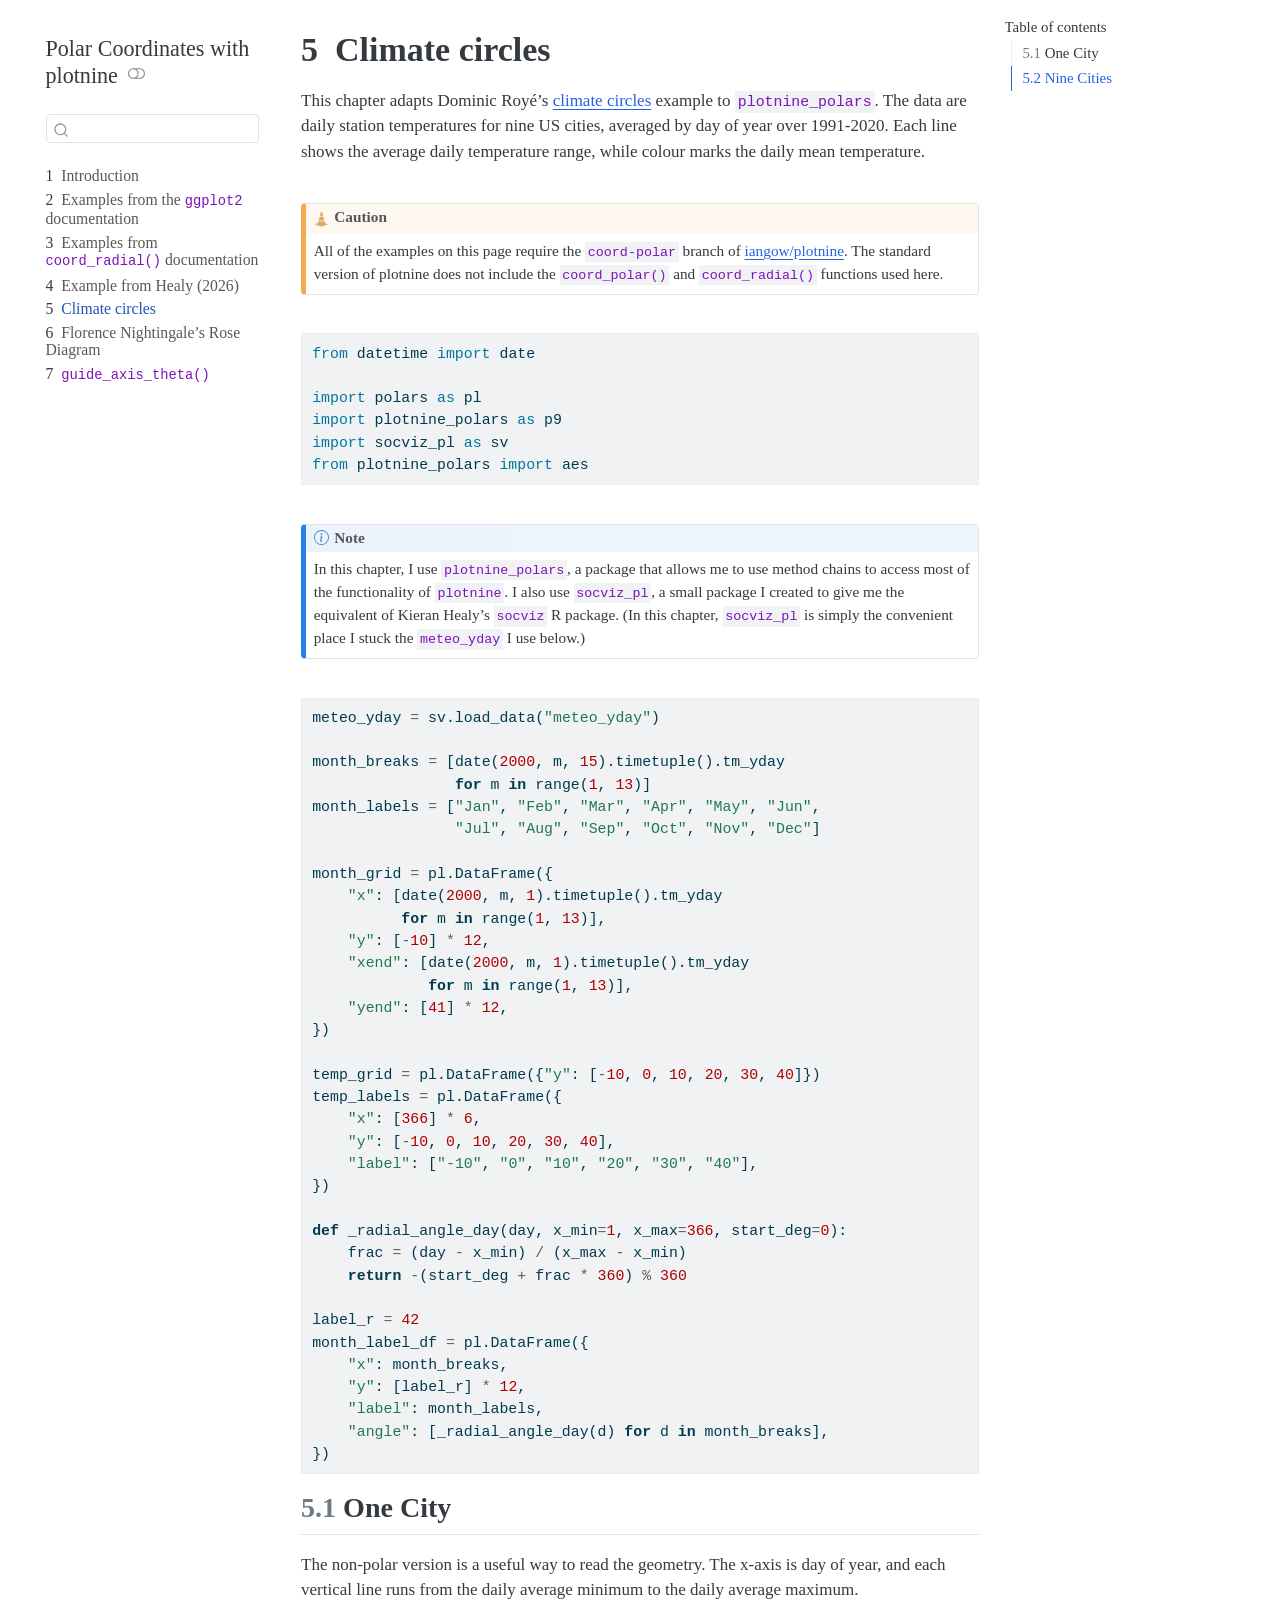
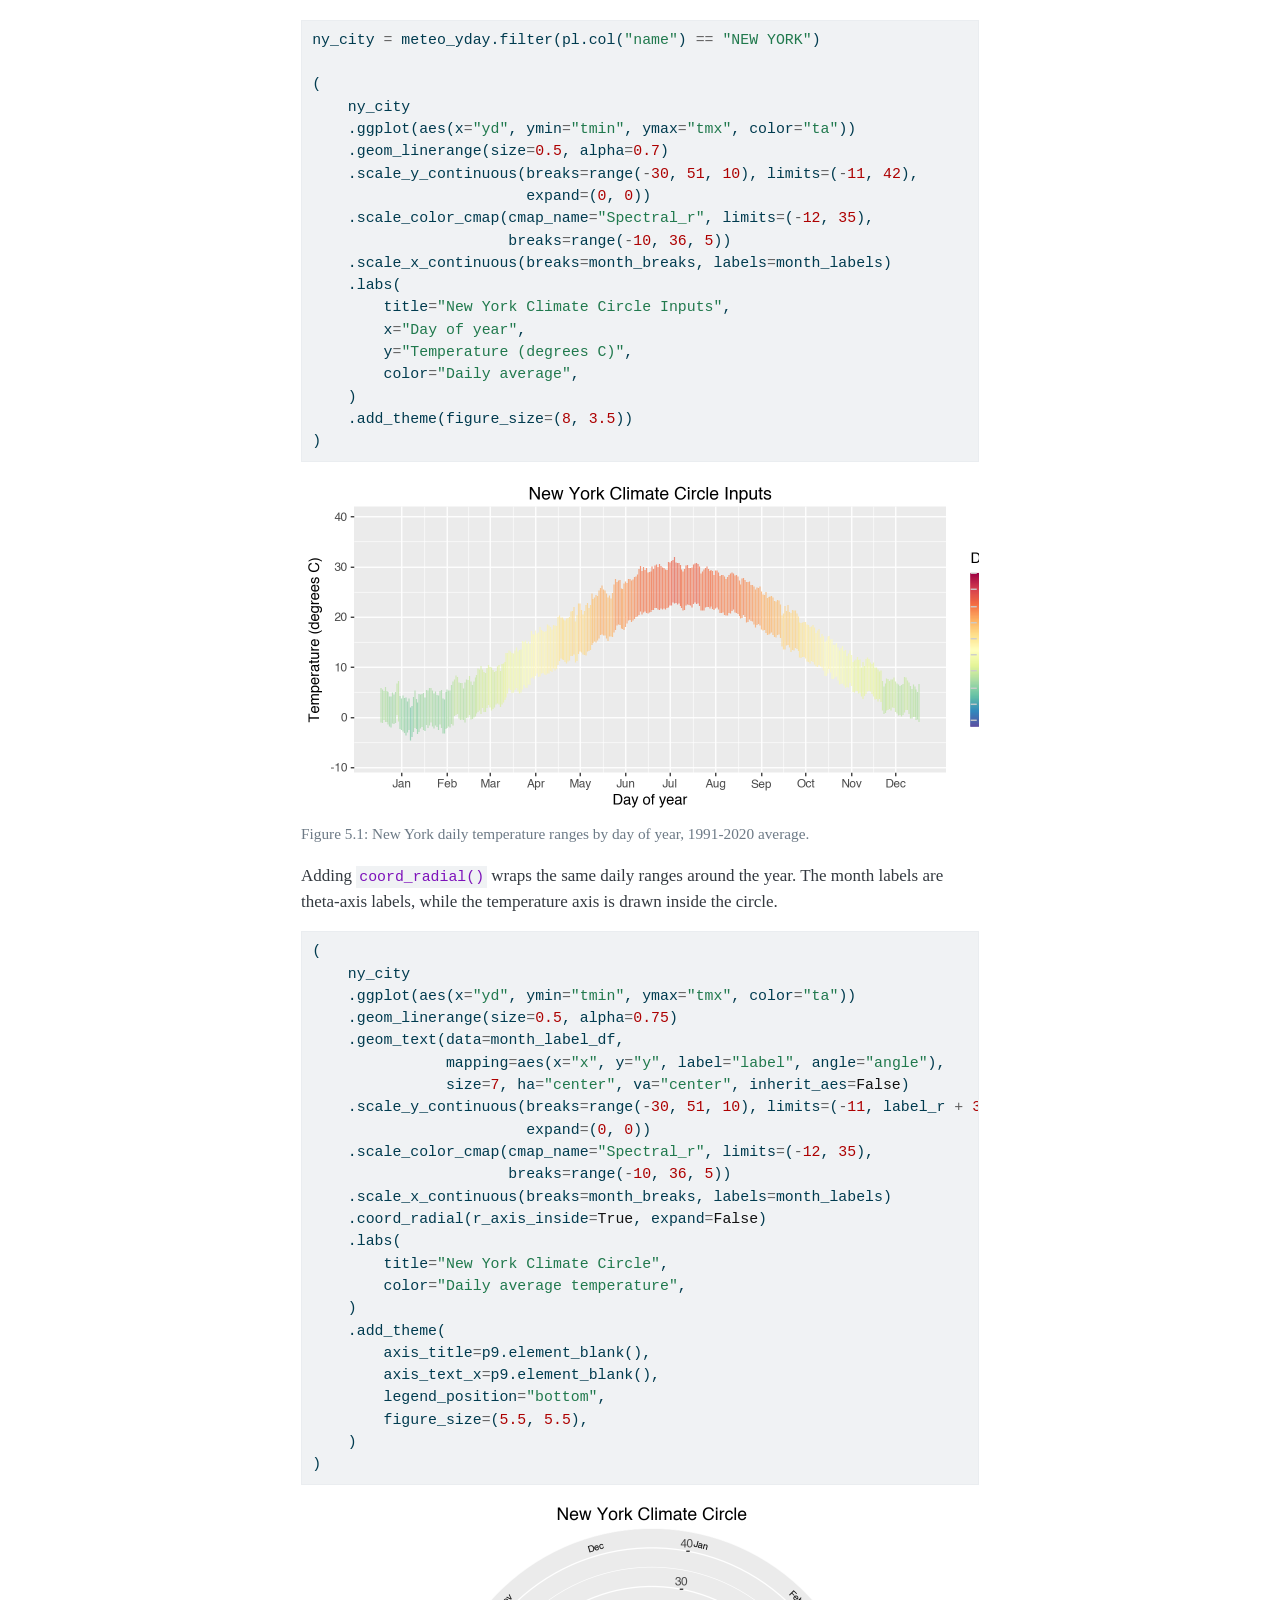
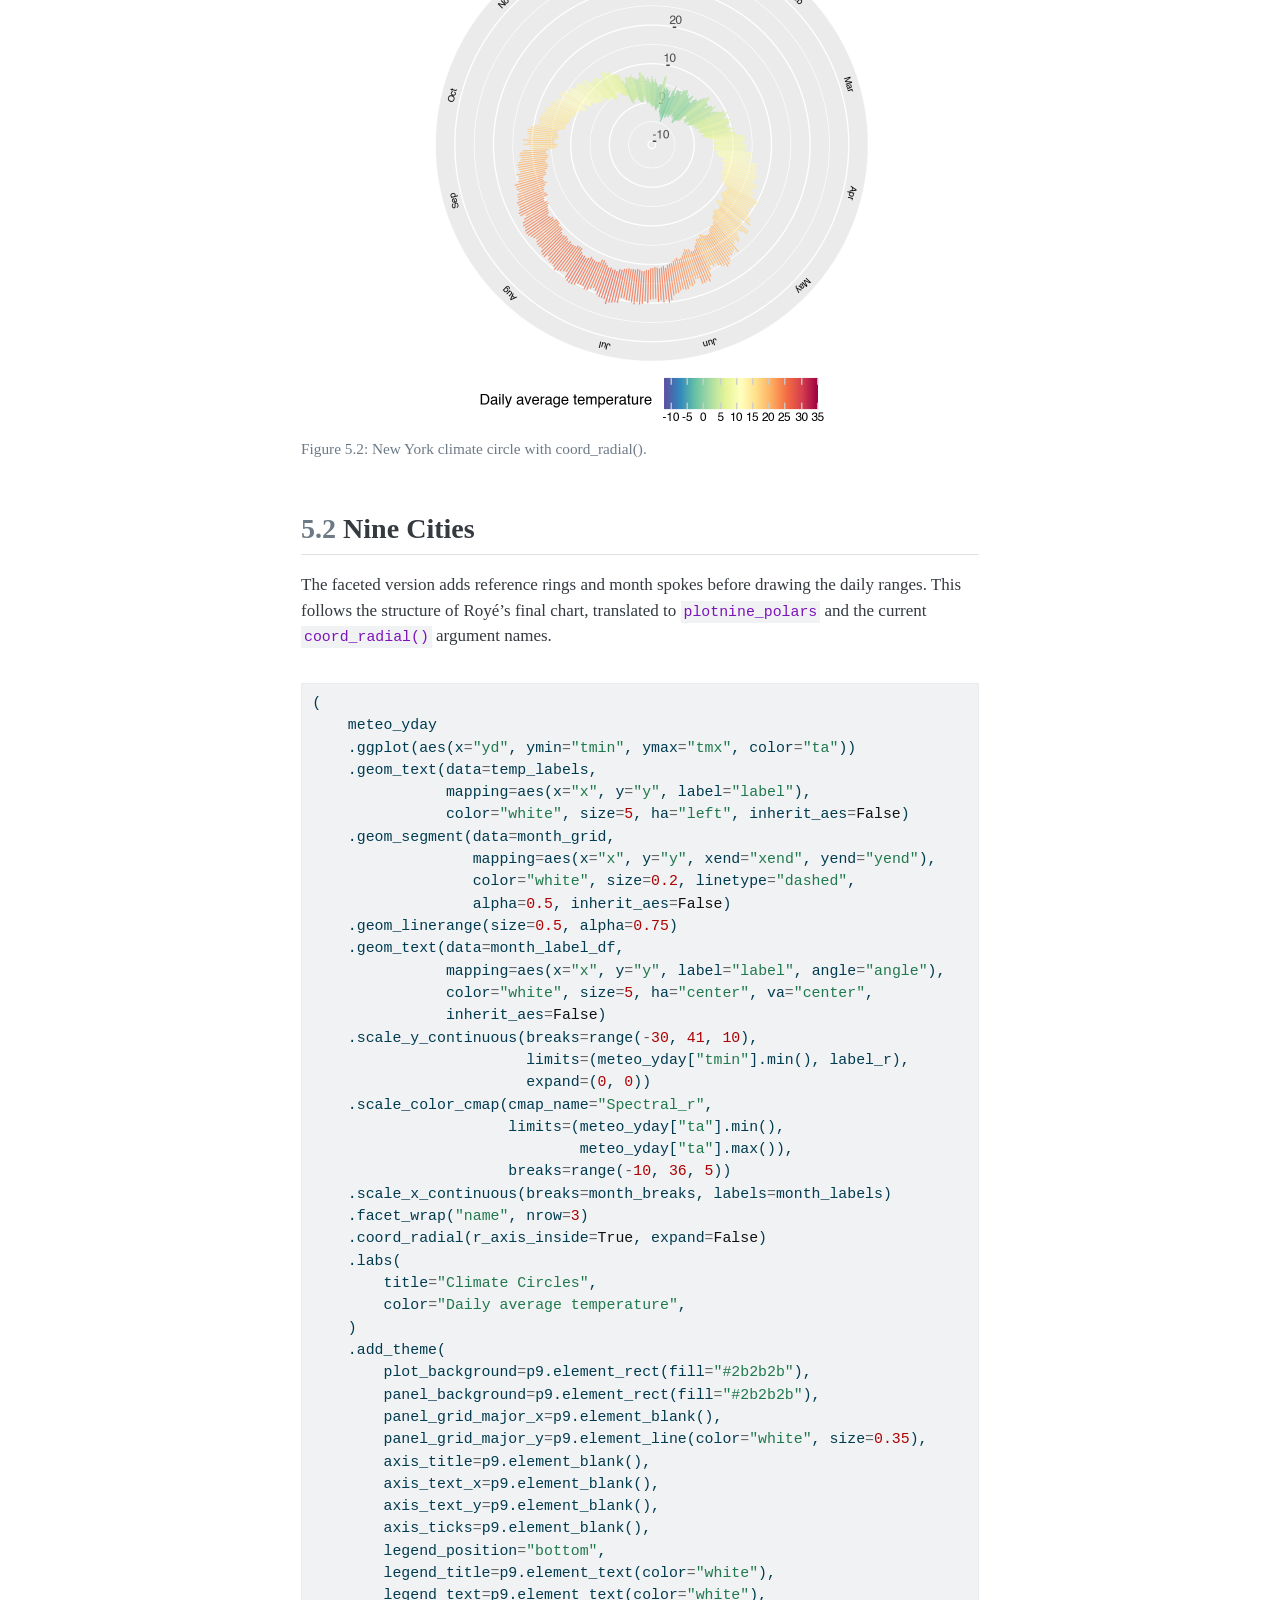
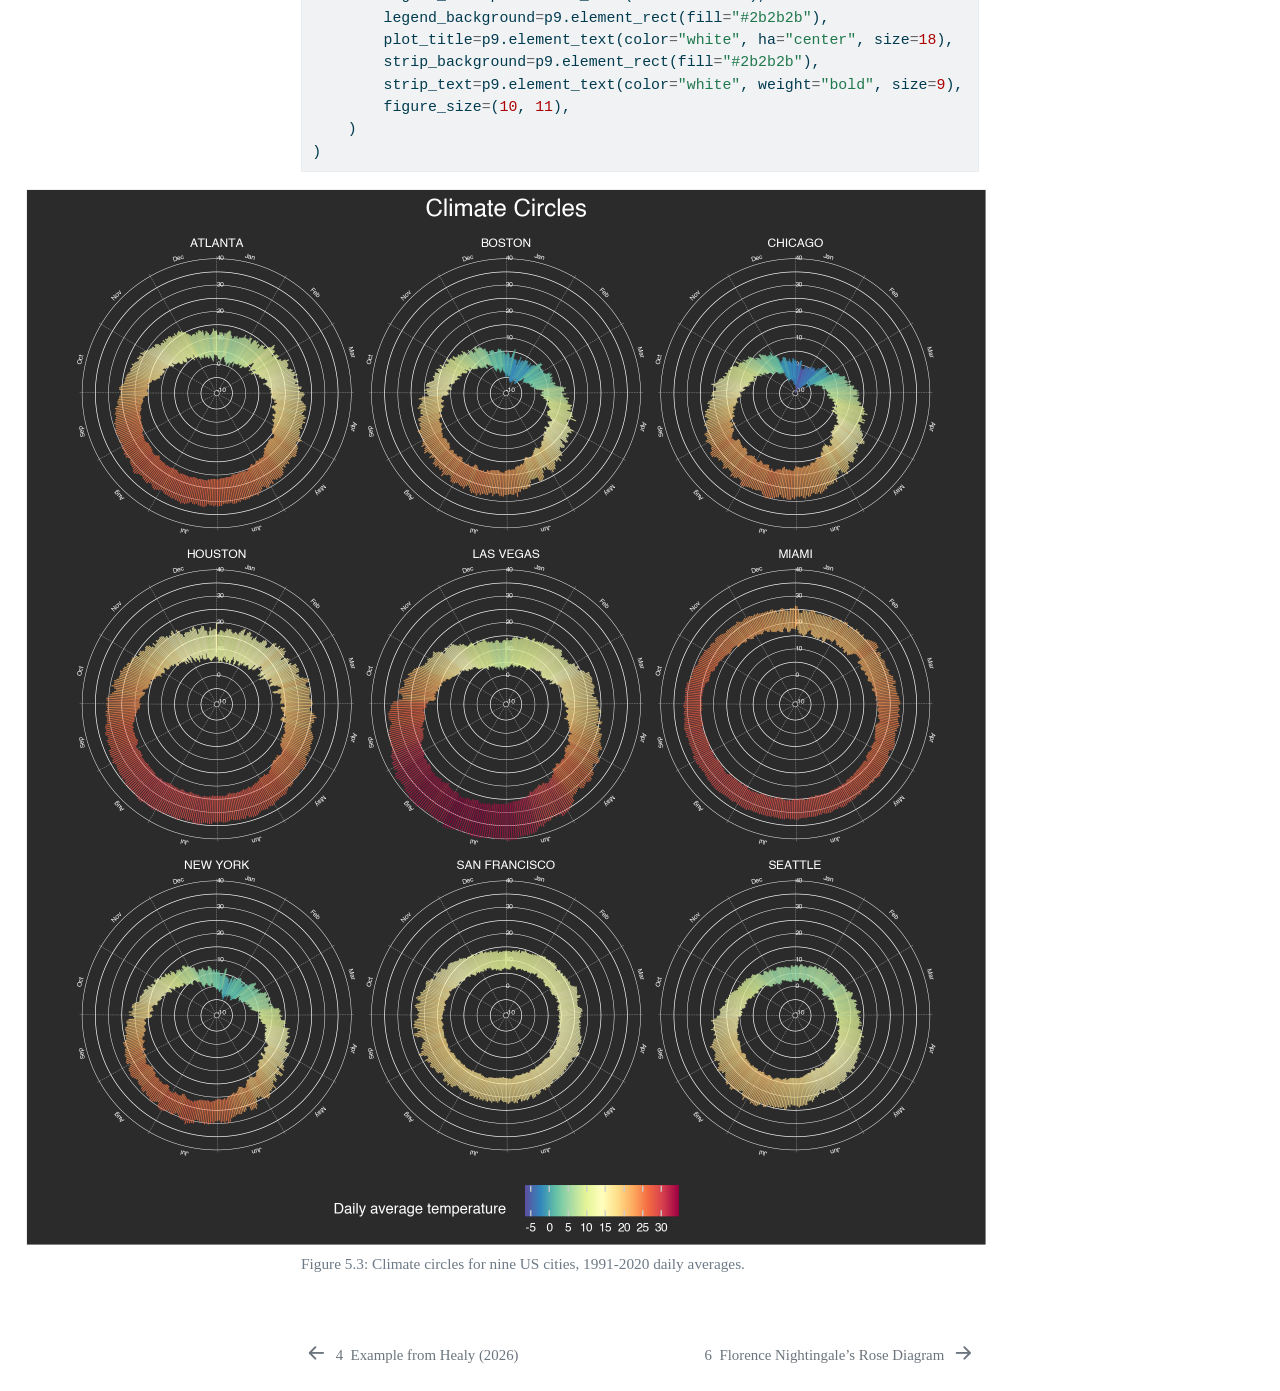
==== commit d58f8d03: "Built site for gh-pages" ====
--- a/climate-circles.html
+++ b/climate-circles.html
@@ -360,6 +360,12 @@
  <span class="menu-text"><span class="chapter-number">6</span>&nbsp; <span class="chapter-title">Florence Nightingale’s Rose Diagram</span></span></a>
   </div>
 </li>
+        <li class="sidebar-item">
+  <div class="sidebar-item-container"> 
+  <a href="./guide-axis-theta.html" class="sidebar-item-text sidebar-link">
+ <span class="menu-text"><span class="chapter-number">7</span>&nbsp; <span class="chapter-title"><code>guide_axis_theta()</code></span></span></a>
+  </div>
+</li>
     </ul>
     </div>
 </nav>
@@ -412,7 +418,7 @@
 <p>All of the examples on this page require the <code>coord-polar</code> branch of <a href="https://github.com/iangow/plotnine/tree/coord-polar">iangow/plotnine</a>. The standard version of plotnine does not include the <code>coord_polar()</code> and <code>coord_radial()</code> functions used here.</p>
 </div>
 </div>
-<div id="c72d4bcf" class="cell" data-execution_count="1">
+<div id="833945ec" class="cell" data-execution_count="1">
 <div class="code-copy-outer-scaffold"><div class="sourceCode cell-code" id="cb1"><pre class="sourceCode python code-with-copy"><code class="sourceCode python"><span id="cb1-1"><a href="#cb1-1" aria-hidden="true" tabindex="-1"></a><span class="im">from</span> datetime <span class="im">import</span> date</span>
 <span id="cb1-2"><a href="#cb1-2" aria-hidden="true" tabindex="-1"></a></span>
 <span id="cb1-3"><a href="#cb1-3" aria-hidden="true" tabindex="-1"></a><span class="im">import</span> polars <span class="im">as</span> pl</span>
@@ -433,7 +439,7 @@
 <p>In this chapter, I use <code>plotnine_polars</code>, a package that allows me to use method chains to access most of the functionality of <code>plotnine</code>. I also use <code>socviz_pl</code>, a small package I created to give me the equivalent of Kieran Healy’s <code>socviz</code> R package. (In this chapter, <code>socviz_pl</code> is simply the convenient place I stuck the <code>meteo_yday</code> I use below.)</p>
 </div>
 </div>
-<div id="267dd362" class="cell" data-execution_count="2">
+<div id="574b81ca" class="cell" data-execution_count="2">
 <div class="code-copy-outer-scaffold"><div class="sourceCode cell-code" id="cb2"><pre class="sourceCode python code-with-copy"><code class="sourceCode python"><span id="cb2-1"><a href="#cb2-1" aria-hidden="true" tabindex="-1"></a>meteo_yday <span class="op">=</span> sv.load_data(<span class="st">"meteo_yday"</span>)</span>
 <span id="cb2-2"><a href="#cb2-2" aria-hidden="true" tabindex="-1"></a></span>
 <span id="cb2-3"><a href="#cb2-3" aria-hidden="true" tabindex="-1"></a>month_breaks <span class="op">=</span> [date(<span class="dv">2000</span>, m, <span class="dv">15</span>).timetuple().tm_yday </span>
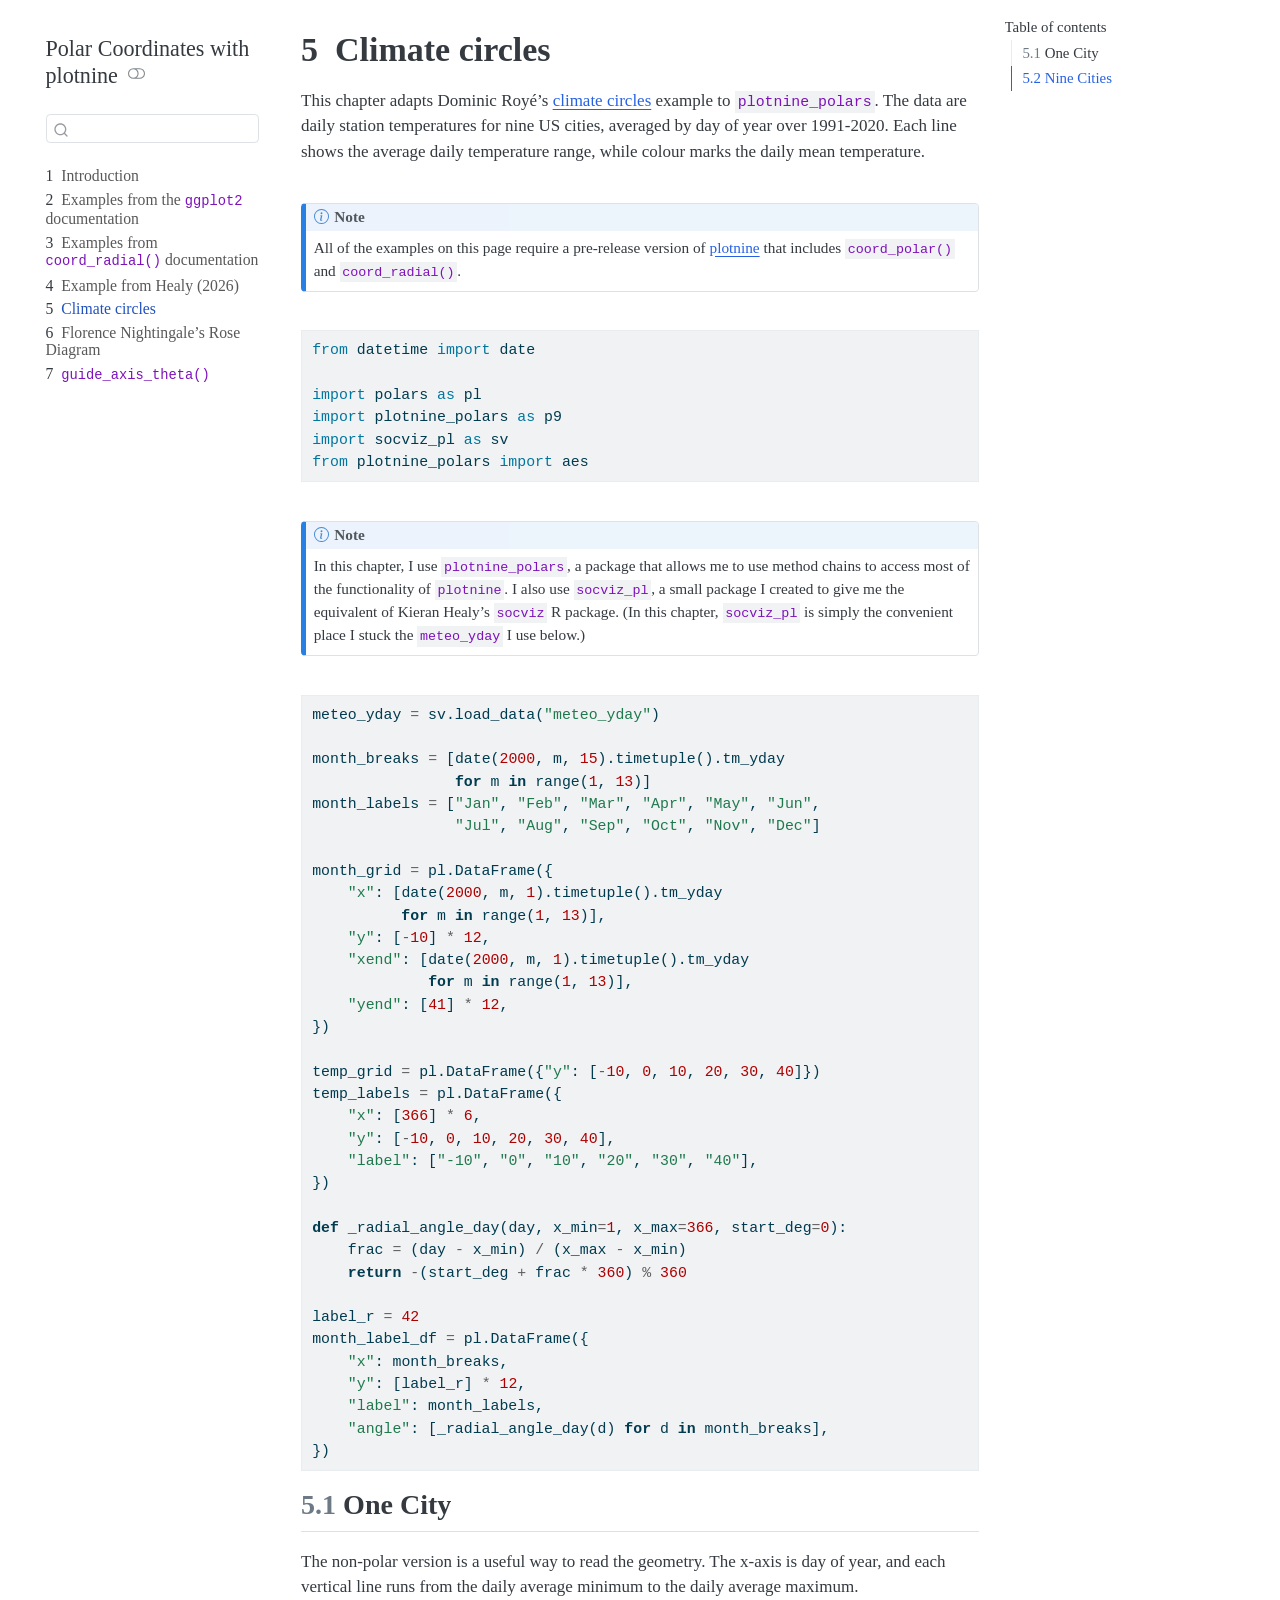
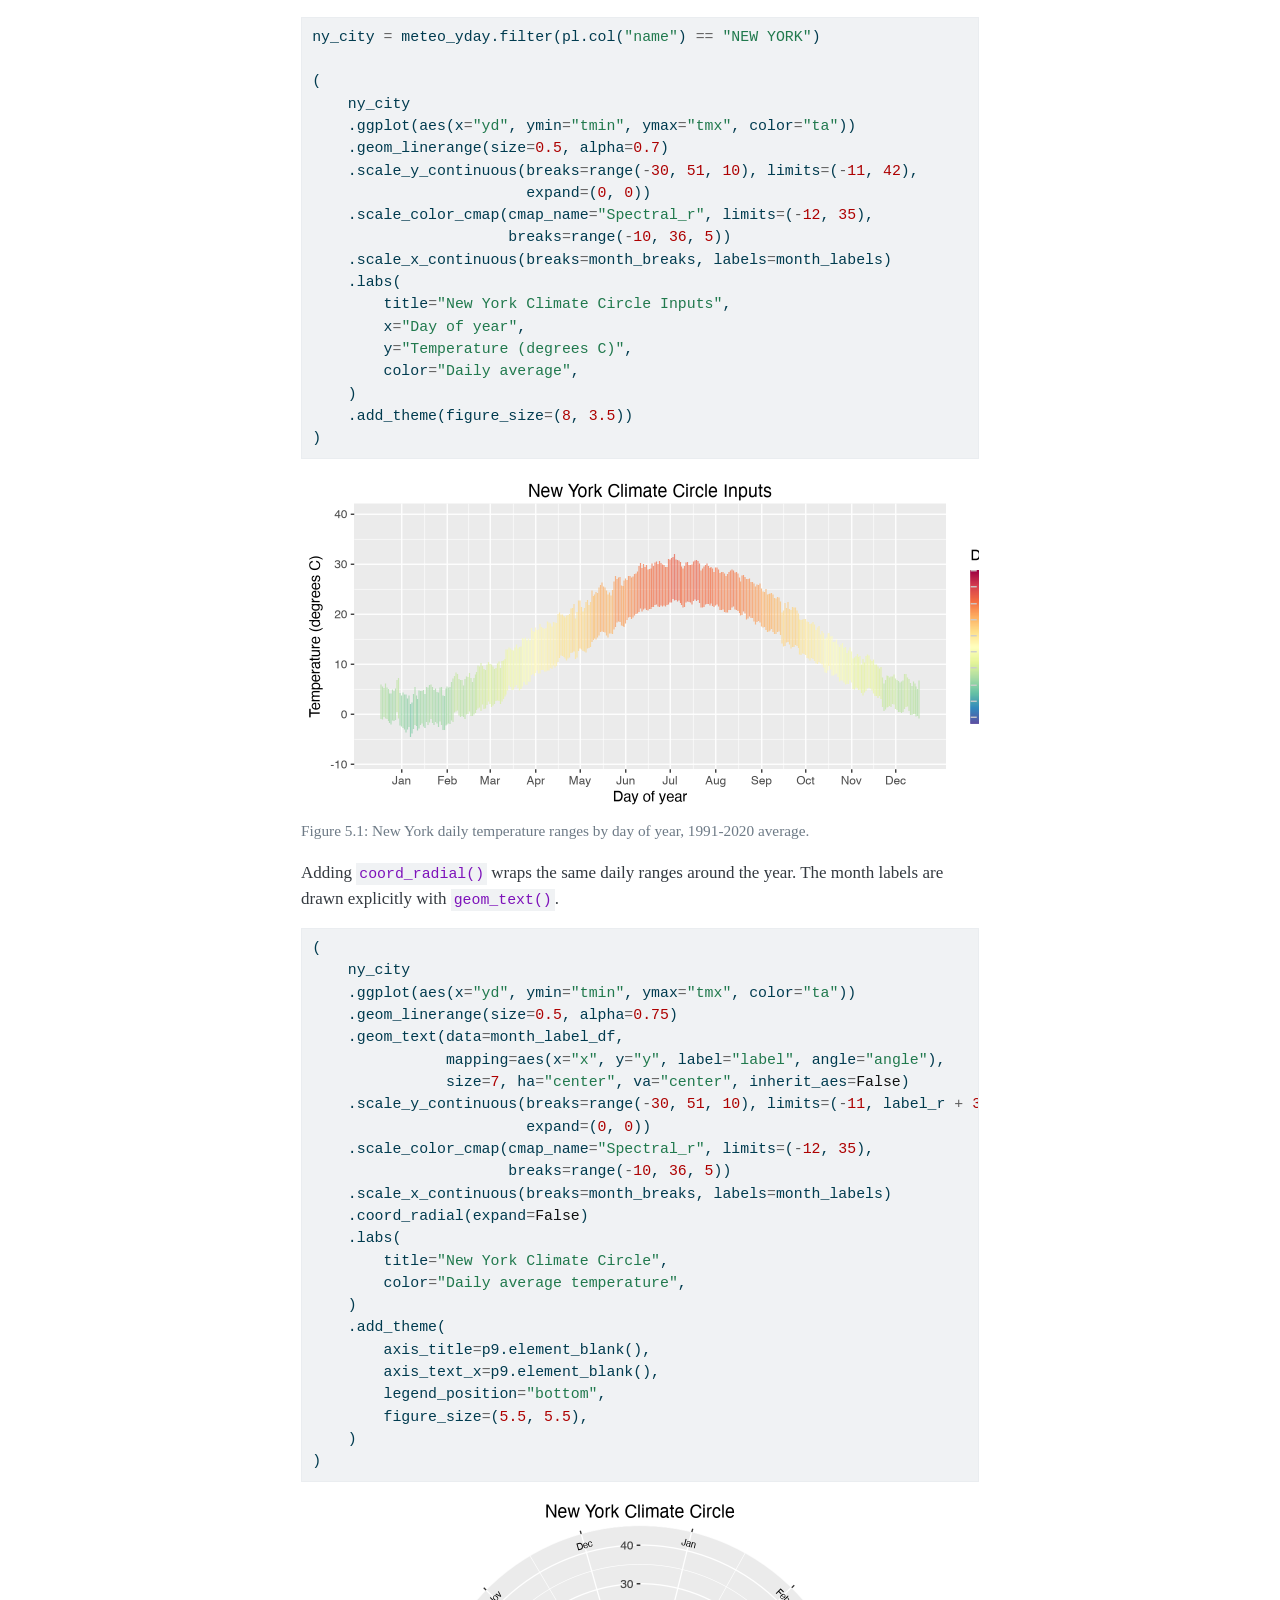
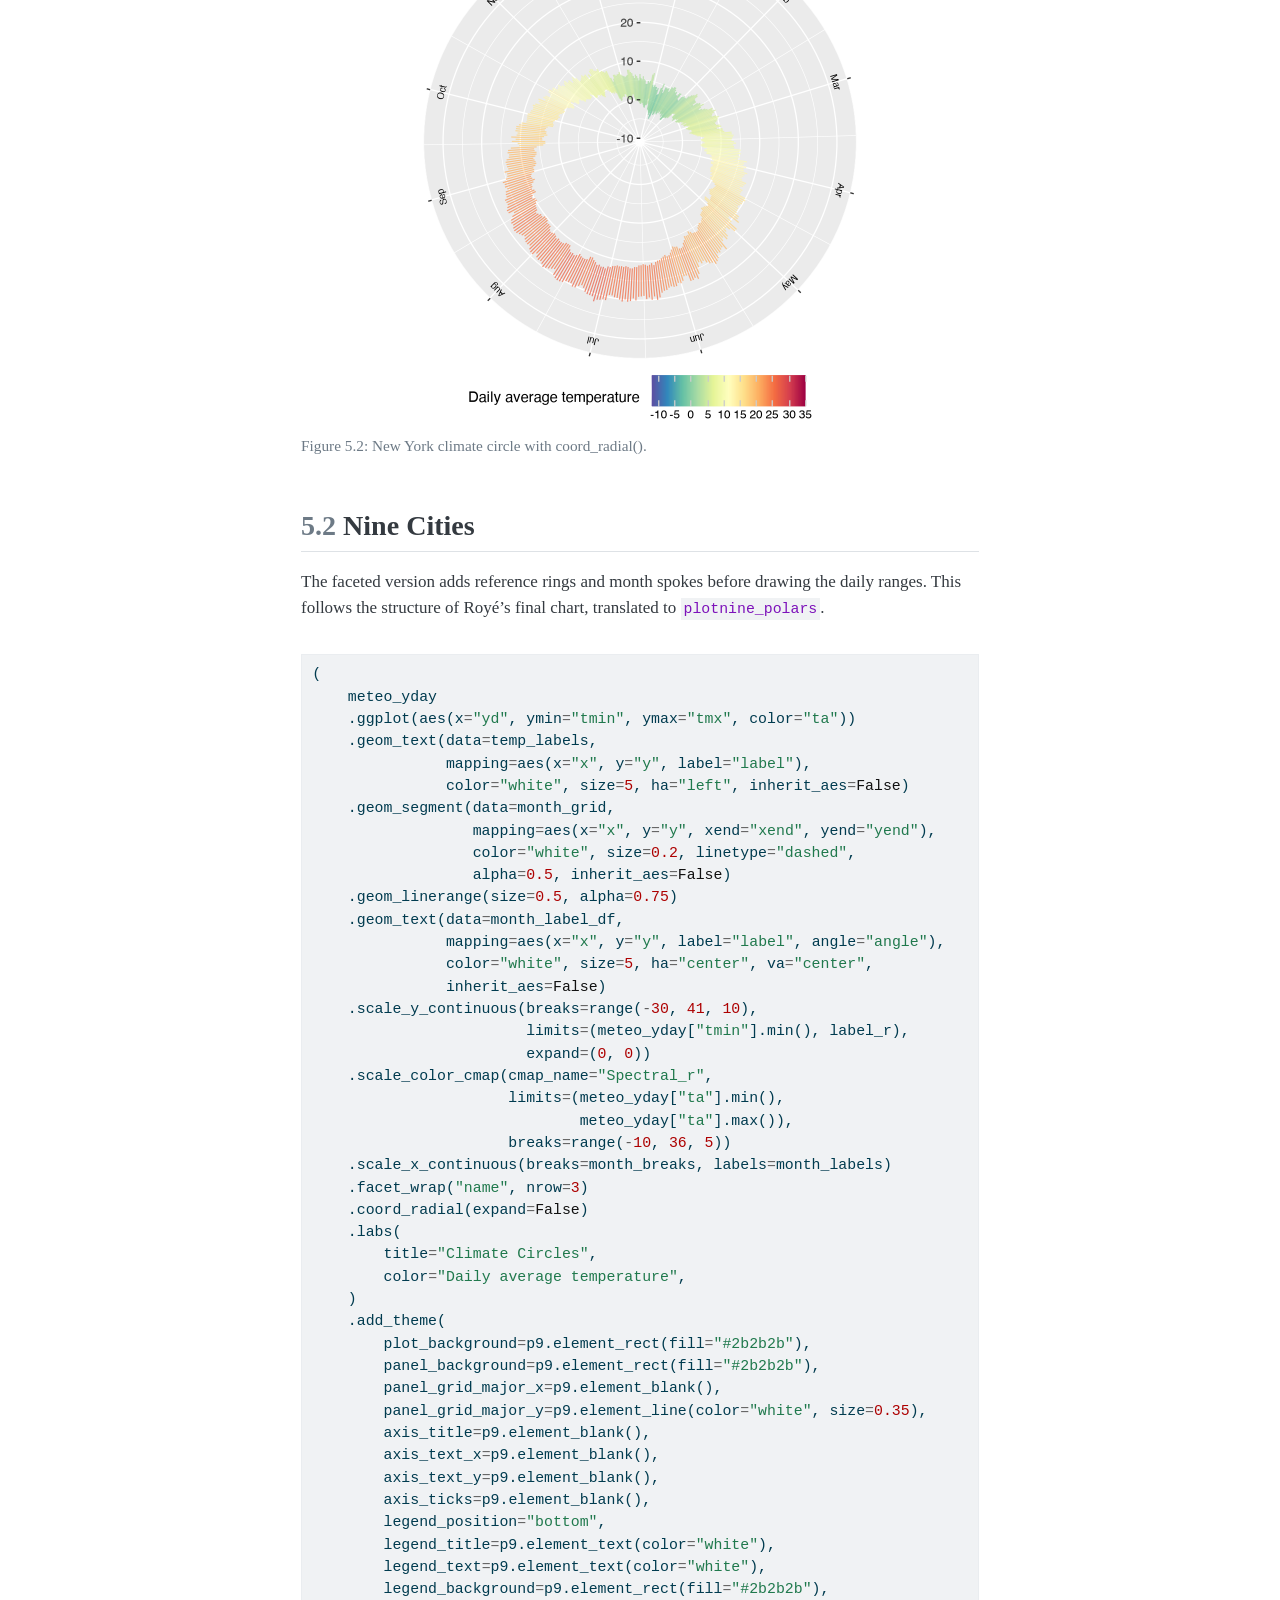
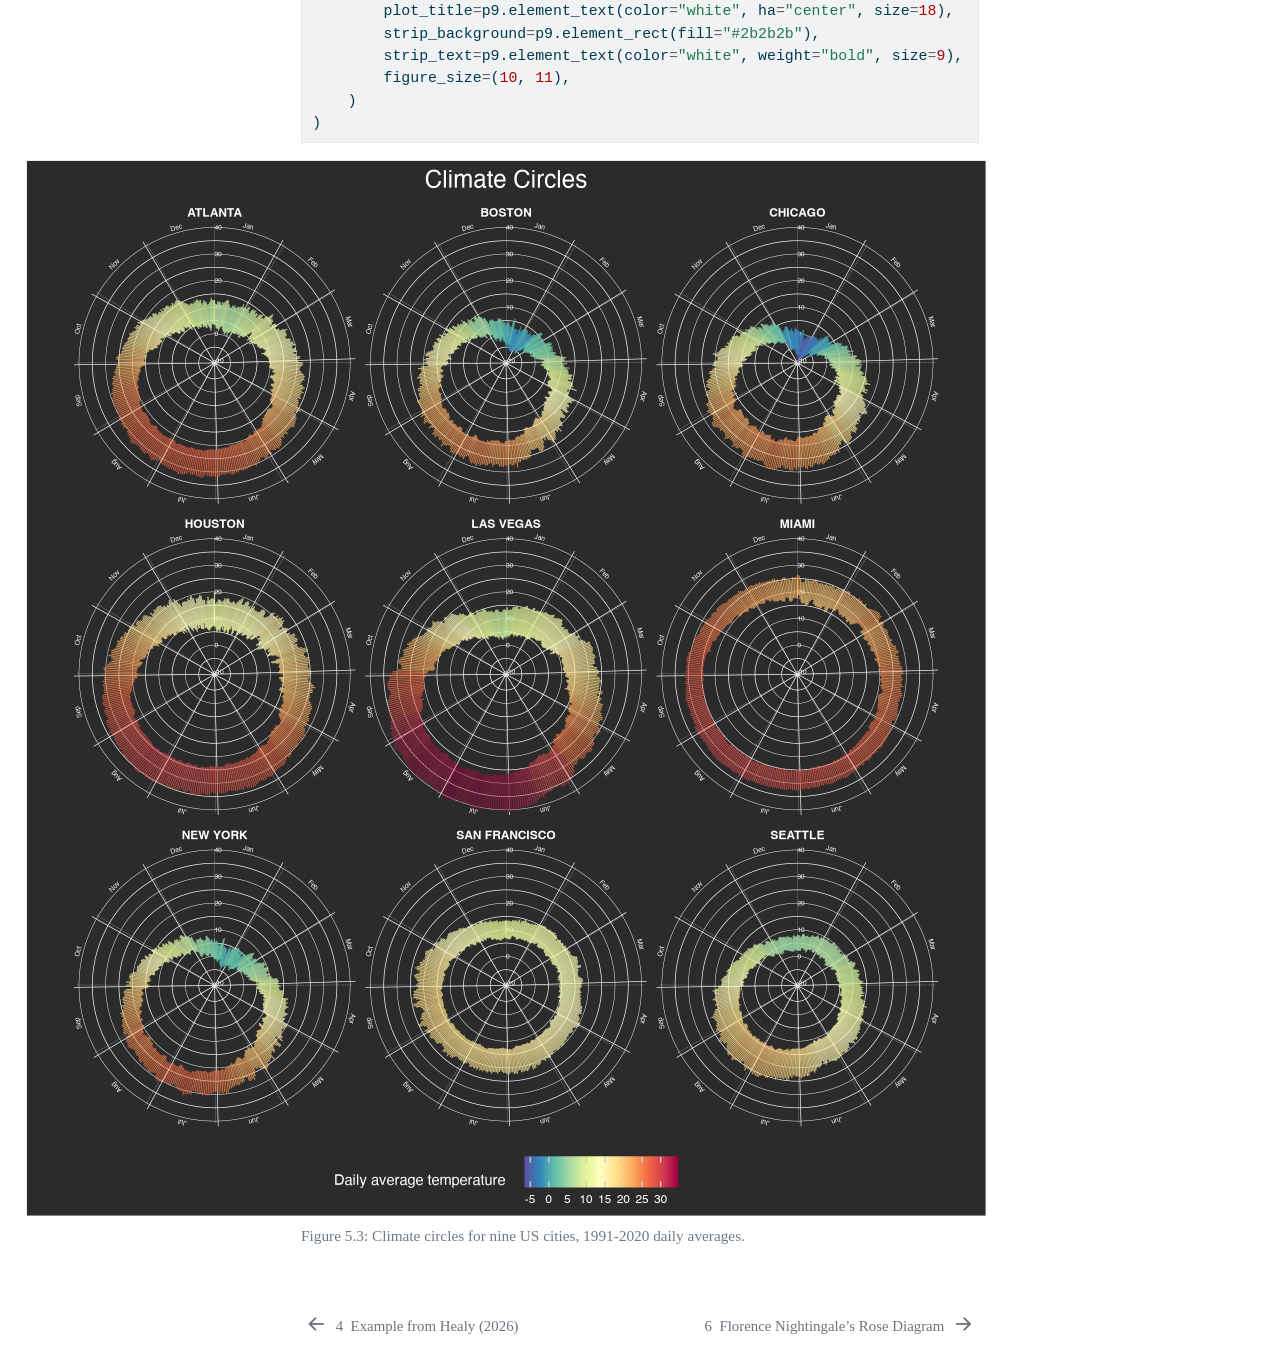
==== commit ae9db557: "Built site for gh-pages" ====
--- a/climate-circles.html
+++ b/climate-circles.html
@@ -405,20 +405,20 @@
 
 
 <p>This chapter adapts Dominic Royé’s <a href="https://dominicroye.github.io/blog/climate-circles/">climate circles</a> example to <code>plotnine_polars</code>. The data are daily station temperatures for nine US cities, averaged by day of year over 1991-2020. Each line shows the average daily temperature range, while colour marks the daily mean temperature.</p>
-<div class="callout callout-style-default callout-caution callout-titled">
+<div class="callout callout-style-default callout-note callout-titled">
 <div class="callout-header d-flex align-content-center">
 <div class="callout-icon-container">
 <i class="callout-icon"></i>
 </div>
 <div class="callout-title-container flex-fill">
-Caution
+Note
 </div>
 </div>
 <div class="callout-body-container callout-body">
-<p>All of the examples on this page require the <code>coord-polar</code> branch of <a href="https://github.com/iangow/plotnine/tree/coord-polar">iangow/plotnine</a>. The standard version of plotnine does not include the <code>coord_polar()</code> and <code>coord_radial()</code> functions used here.</p>
-</div>
-</div>
-<div id="833945ec" class="cell" data-execution_count="1">
+<p>All of the examples on this page require a pre-release version of <a href="https://plotnine.org">plotnine</a> that includes <code>coord_polar()</code> and <code>coord_radial()</code>.</p>
+</div>
+</div>
+<div id="f8486bb9" class="cell" data-execution_count="1">
 <div class="code-copy-outer-scaffold"><div class="sourceCode cell-code" id="cb1"><pre class="sourceCode python code-with-copy"><code class="sourceCode python"><span id="cb1-1"><a href="#cb1-1" aria-hidden="true" tabindex="-1"></a><span class="im">from</span> datetime <span class="im">import</span> date</span>
 <span id="cb1-2"><a href="#cb1-2" aria-hidden="true" tabindex="-1"></a></span>
 <span id="cb1-3"><a href="#cb1-3" aria-hidden="true" tabindex="-1"></a><span class="im">import</span> polars <span class="im">as</span> pl</span>
@@ -439,7 +439,7 @@
 <p>In this chapter, I use <code>plotnine_polars</code>, a package that allows me to use method chains to access most of the functionality of <code>plotnine</code>. I also use <code>socviz_pl</code>, a small package I created to give me the equivalent of Kieran Healy’s <code>socviz</code> R package. (In this chapter, <code>socviz_pl</code> is simply the convenient place I stuck the <code>meteo_yday</code> I use below.)</p>
 </div>
 </div>
-<div id="574b81ca" class="cell" data-execution_count="2">
+<div id="281b0140" class="cell" data-execution_count="2">
 <div class="code-copy-outer-scaffold"><div class="sourceCode cell-code" id="cb2"><pre class="sourceCode python code-with-copy"><code class="sourceCode python"><span id="cb2-1"><a href="#cb2-1" aria-hidden="true" tabindex="-1"></a>meteo_yday <span class="op">=</span> sv.load_data(<span class="st">"meteo_yday"</span>)</span>
 <span id="cb2-2"><a href="#cb2-2" aria-hidden="true" tabindex="-1"></a></span>
 <span id="cb2-3"><a href="#cb2-3" aria-hidden="true" tabindex="-1"></a>month_breaks <span class="op">=</span> [date(<span class="dv">2000</span>, m, <span class="dv">15</span>).timetuple().tm_yday </span>
@@ -511,7 +511,7 @@
 </div>
 </div>
 </div>
-<p>Adding <code>coord_radial()</code> wraps the same daily ranges around the year. The month labels are theta-axis labels, while the temperature axis is drawn inside the circle.</p>
+<p>Adding <code>coord_radial()</code> wraps the same daily ranges around the year. The month labels are drawn explicitly with <code>geom_text()</code>.</p>
 <div id="cell-fig-climate-circles-ny" class="cell" data-execution_count="4">
 <div class="code-copy-outer-scaffold"><div class="sourceCode cell-code" id="cb4"><pre class="sourceCode python code-with-copy"><code class="sourceCode python"><span id="cb4-1"><a href="#cb4-1" aria-hidden="true" tabindex="-1"></a>(</span>
 <span id="cb4-2"><a href="#cb4-2" aria-hidden="true" tabindex="-1"></a>    ny_city</span>
@@ -525,7 +525,7 @@
 <span id="cb4-10"><a href="#cb4-10" aria-hidden="true" tabindex="-1"></a>    .scale_color_cmap(cmap_name<span class="op">=</span><span class="st">"Spectral_r"</span>, limits<span class="op">=</span>(<span class="op">-</span><span class="dv">12</span>, <span class="dv">35</span>),</span>
 <span id="cb4-11"><a href="#cb4-11" aria-hidden="true" tabindex="-1"></a>                      breaks<span class="op">=</span><span class="bu">range</span>(<span class="op">-</span><span class="dv">10</span>, <span class="dv">36</span>, <span class="dv">5</span>))</span>
 <span id="cb4-12"><a href="#cb4-12" aria-hidden="true" tabindex="-1"></a>    .scale_x_continuous(breaks<span class="op">=</span>month_breaks, labels<span class="op">=</span>month_labels)</span>
-<span id="cb4-13"><a href="#cb4-13" aria-hidden="true" tabindex="-1"></a>    .coord_radial(r_axis_inside<span class="op">=</span><span class="va">True</span>, expand<span class="op">=</span><span class="va">False</span>)</span>
+<span id="cb4-13"><a href="#cb4-13" aria-hidden="true" tabindex="-1"></a>    .coord_radial(expand<span class="op">=</span><span class="va">False</span>)</span>
 <span id="cb4-14"><a href="#cb4-14" aria-hidden="true" tabindex="-1"></a>    .labs(</span>
 <span id="cb4-15"><a href="#cb4-15" aria-hidden="true" tabindex="-1"></a>        title<span class="op">=</span><span class="st">"New York Climate Circle"</span>,</span>
 <span id="cb4-16"><a href="#cb4-16" aria-hidden="true" tabindex="-1"></a>        color<span class="op">=</span><span class="st">"Daily average temperature"</span>,</span>
@@ -553,7 +553,7 @@
 </section>
 <section id="nine-cities" class="level2 page-columns page-full" data-number="5.2">
 <h2 data-number="5.2" class="anchored" data-anchor-id="nine-cities"><span class="header-section-number">5.2</span> Nine Cities</h2>
-<p>The faceted version adds reference rings and month spokes before drawing the daily ranges. This follows the structure of Royé’s final chart, translated to <code>plotnine_polars</code> and the current <code>coord_radial()</code> argument names.</p>
+<p>The faceted version adds reference rings and month spokes before drawing the daily ranges. This follows the structure of Royé’s final chart, translated to <code>plotnine_polars</code>.</p>
 <div id="cell-fig-climate-circles-cities" class="cell page-columns page-full" data-execution_count="5">
 <div class="code-copy-outer-scaffold"><div class="sourceCode cell-code" id="cb5"><pre class="sourceCode python code-with-copy"><code class="sourceCode python"><span id="cb5-1"><a href="#cb5-1" aria-hidden="true" tabindex="-1"></a>(</span>
 <span id="cb5-2"><a href="#cb5-2" aria-hidden="true" tabindex="-1"></a>    meteo_yday</span>
@@ -579,7 +579,7 @@
 <span id="cb5-22"><a href="#cb5-22" aria-hidden="true" tabindex="-1"></a>                      breaks<span class="op">=</span><span class="bu">range</span>(<span class="op">-</span><span class="dv">10</span>, <span class="dv">36</span>, <span class="dv">5</span>))</span>
 <span id="cb5-23"><a href="#cb5-23" aria-hidden="true" tabindex="-1"></a>    .scale_x_continuous(breaks<span class="op">=</span>month_breaks, labels<span class="op">=</span>month_labels)</span>
 <span id="cb5-24"><a href="#cb5-24" aria-hidden="true" tabindex="-1"></a>    .facet_wrap(<span class="st">"name"</span>, nrow<span class="op">=</span><span class="dv">3</span>)</span>
-<span id="cb5-25"><a href="#cb5-25" aria-hidden="true" tabindex="-1"></a>    .coord_radial(r_axis_inside<span class="op">=</span><span class="va">True</span>, expand<span class="op">=</span><span class="va">False</span>)</span>
+<span id="cb5-25"><a href="#cb5-25" aria-hidden="true" tabindex="-1"></a>    .coord_radial(expand<span class="op">=</span><span class="va">False</span>)</span>
 <span id="cb5-26"><a href="#cb5-26" aria-hidden="true" tabindex="-1"></a>    .labs(</span>
 <span id="cb5-27"><a href="#cb5-27" aria-hidden="true" tabindex="-1"></a>        title<span class="op">=</span><span class="st">"Climate Circles"</span>,</span>
 <span id="cb5-28"><a href="#cb5-28" aria-hidden="true" tabindex="-1"></a>        color<span class="op">=</span><span class="st">"Daily average temperature"</span>,</span>
